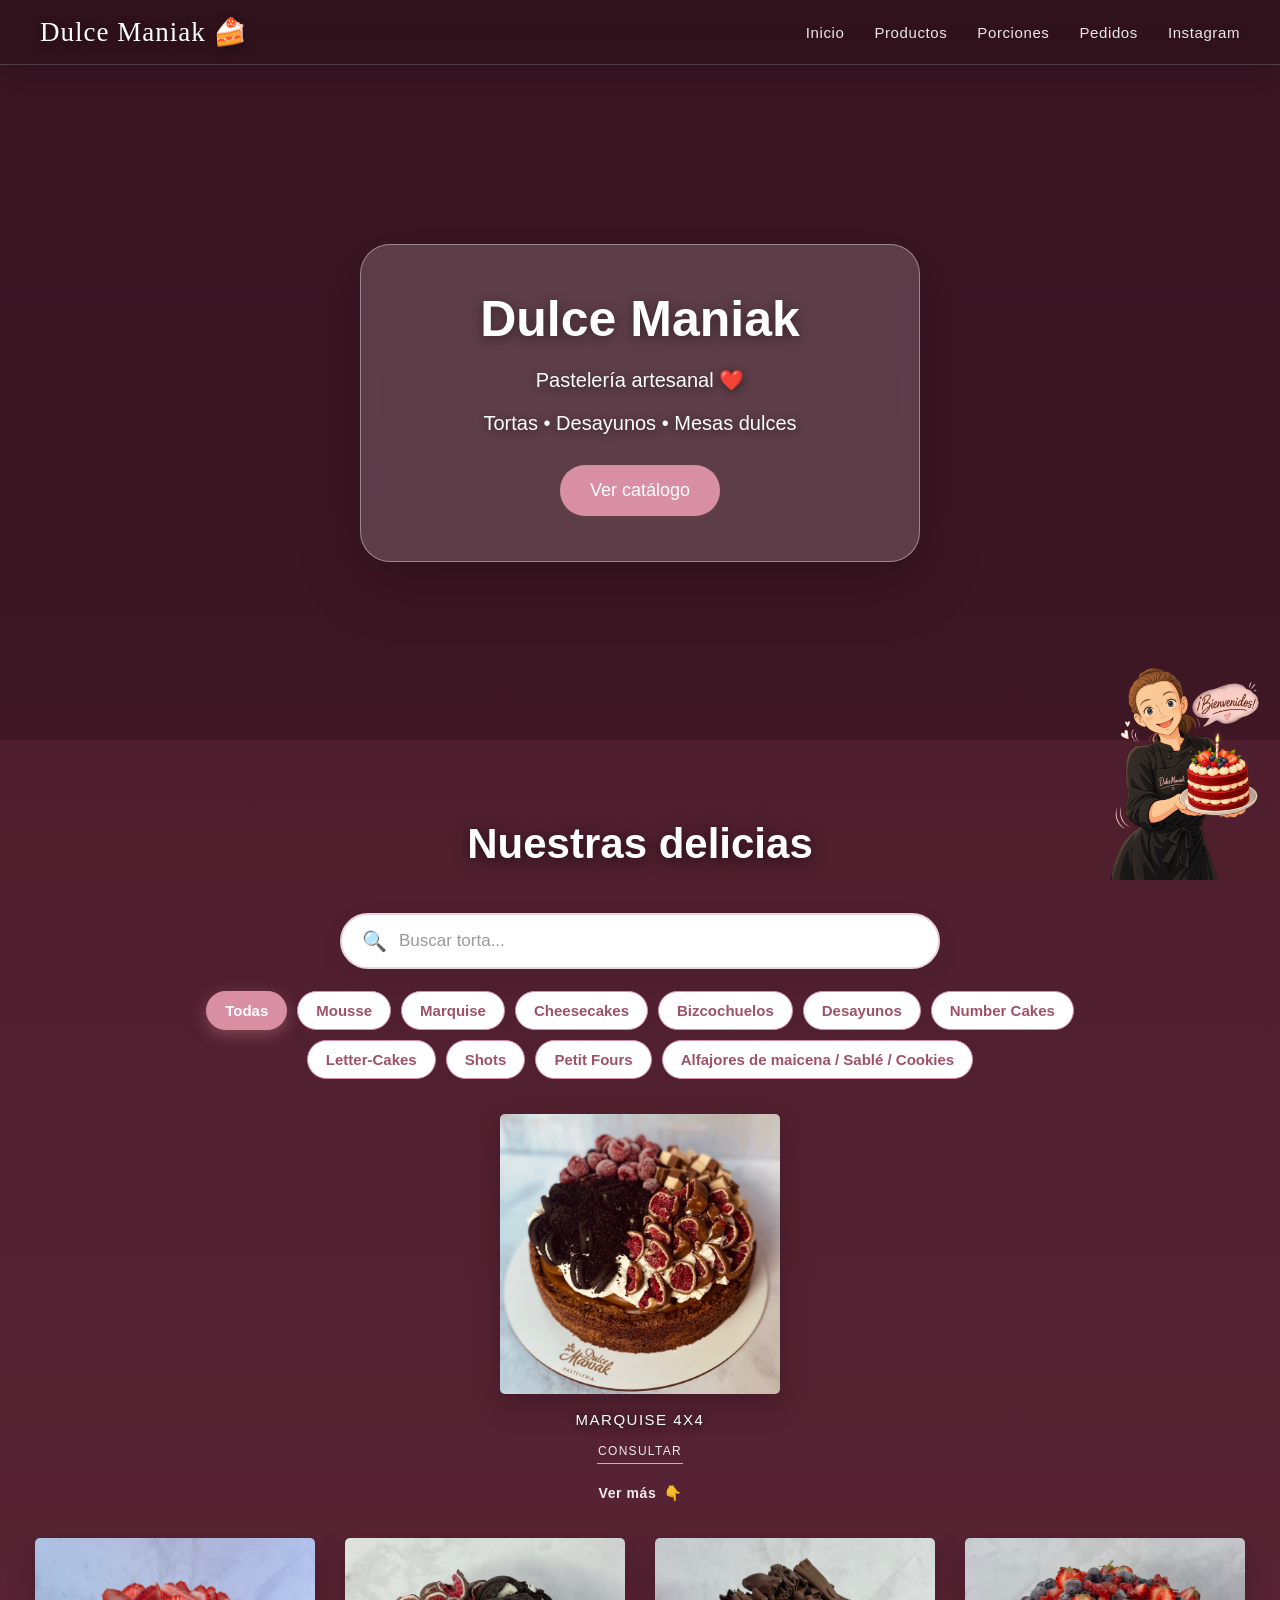
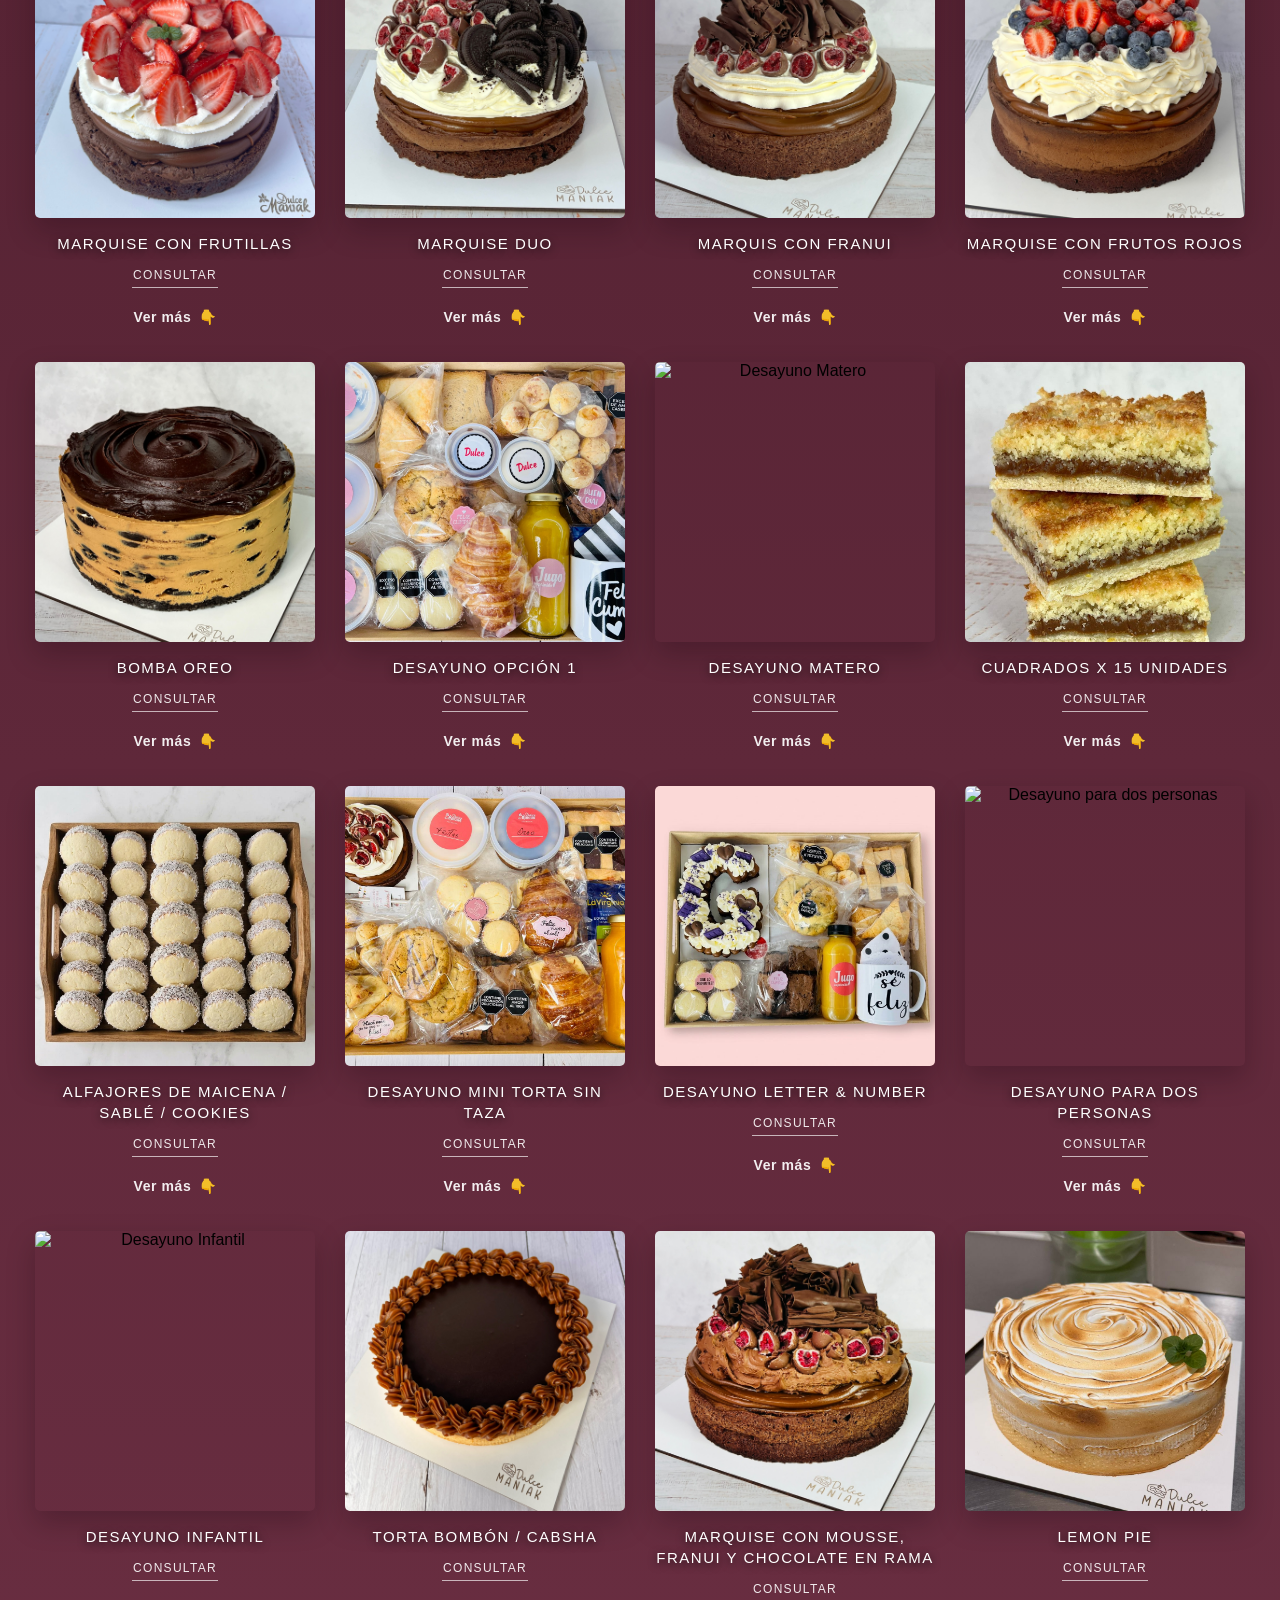
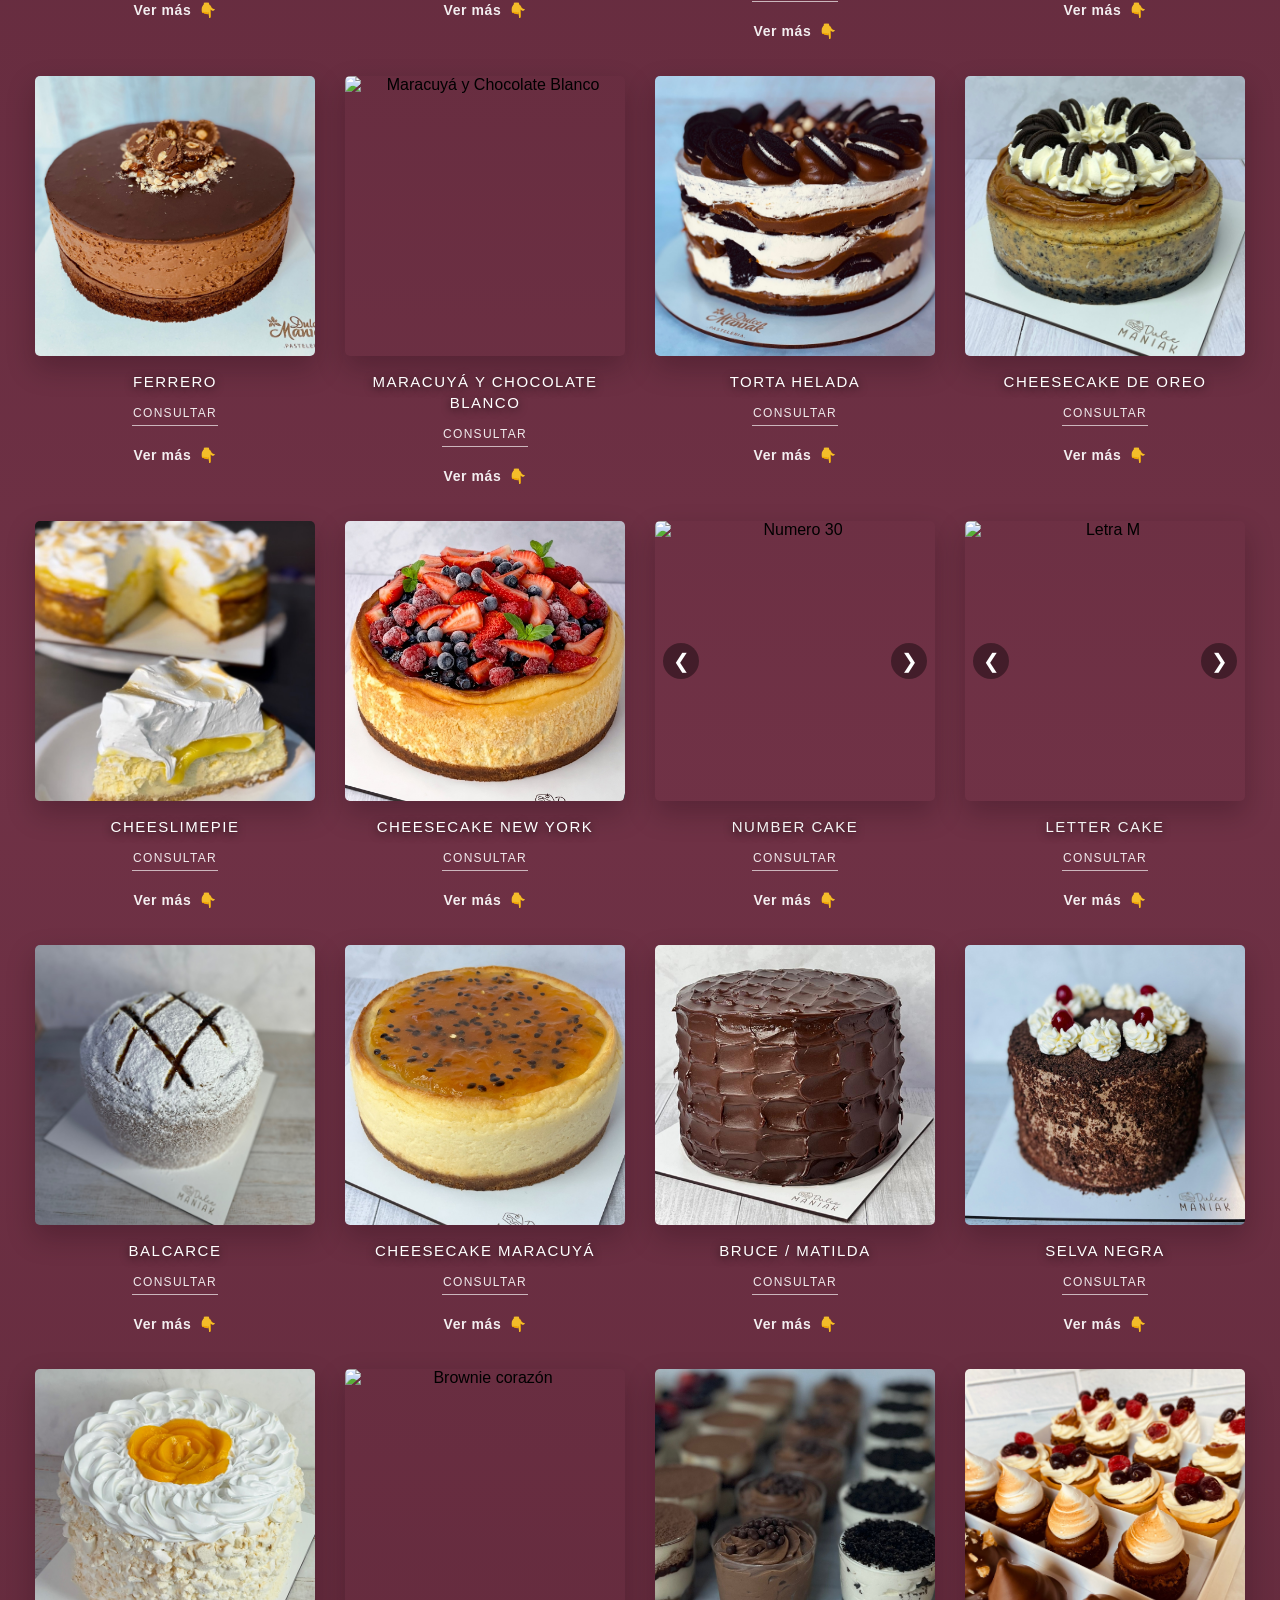
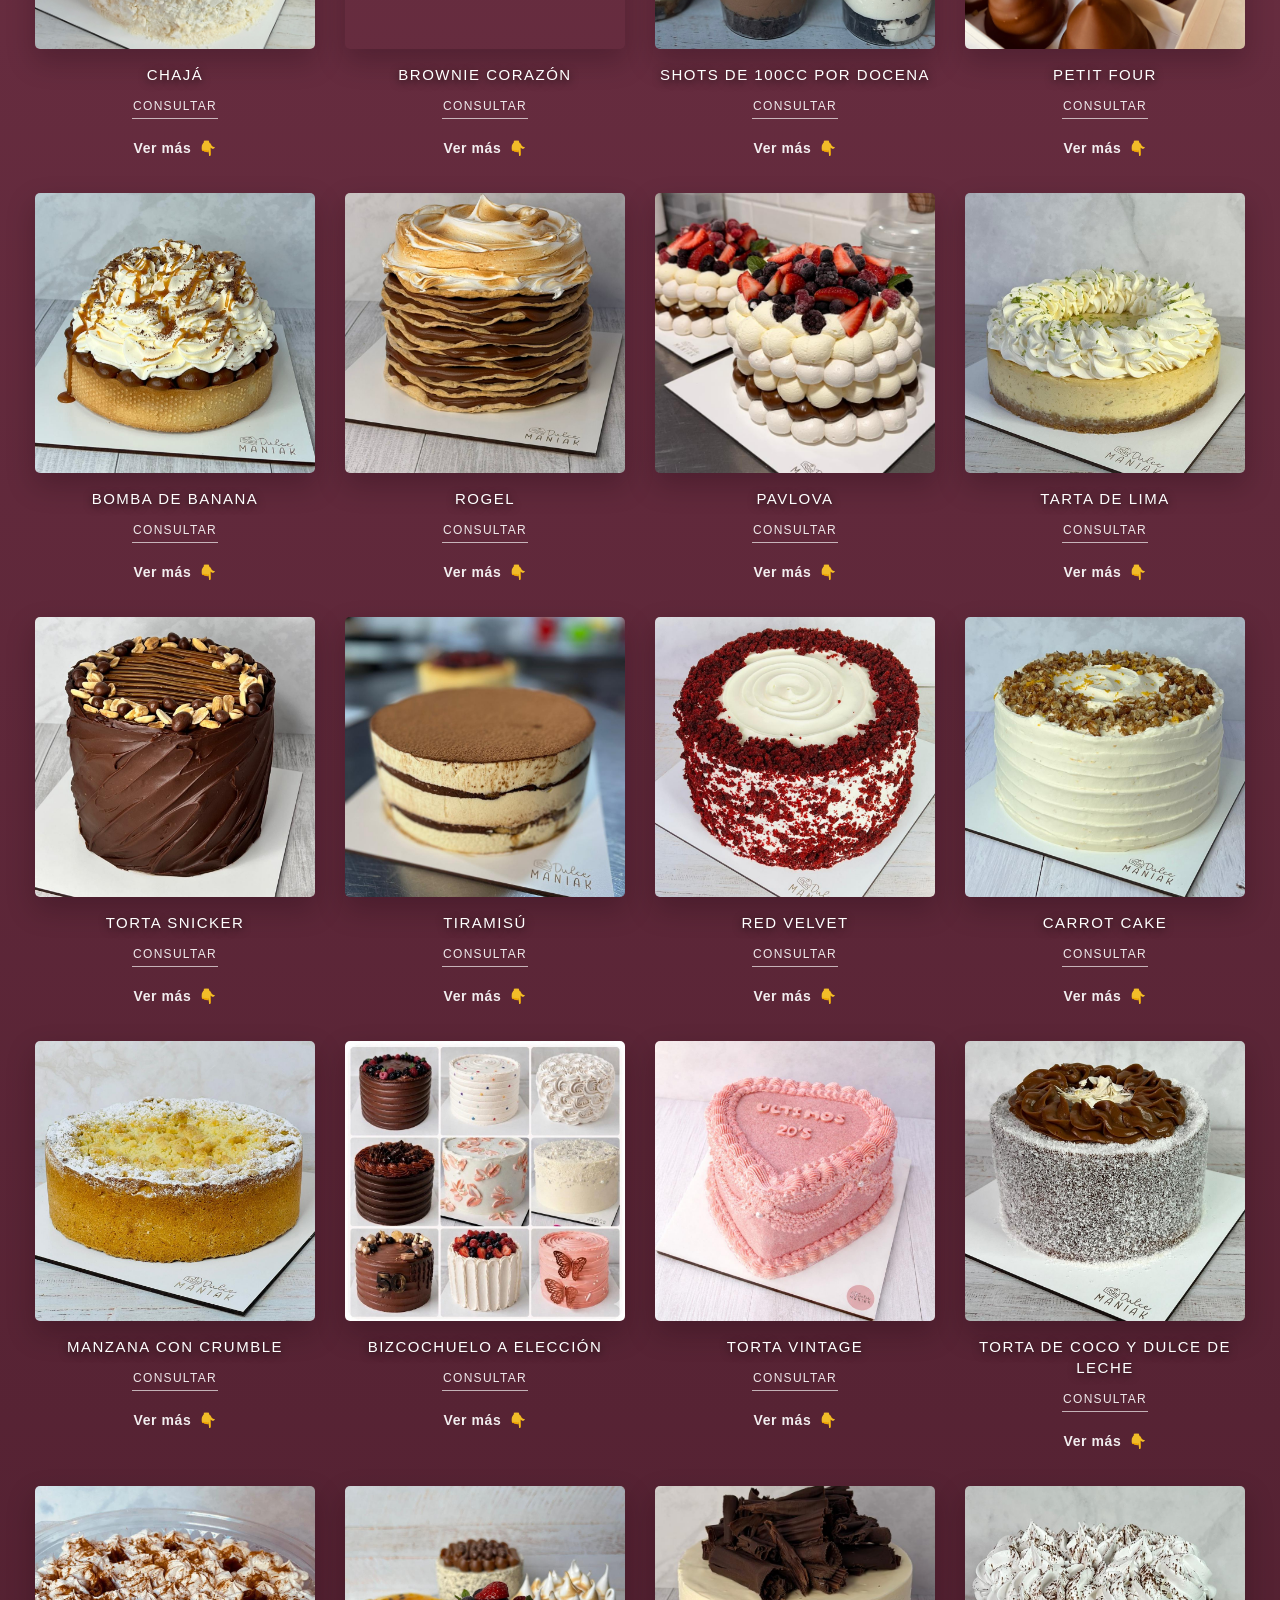
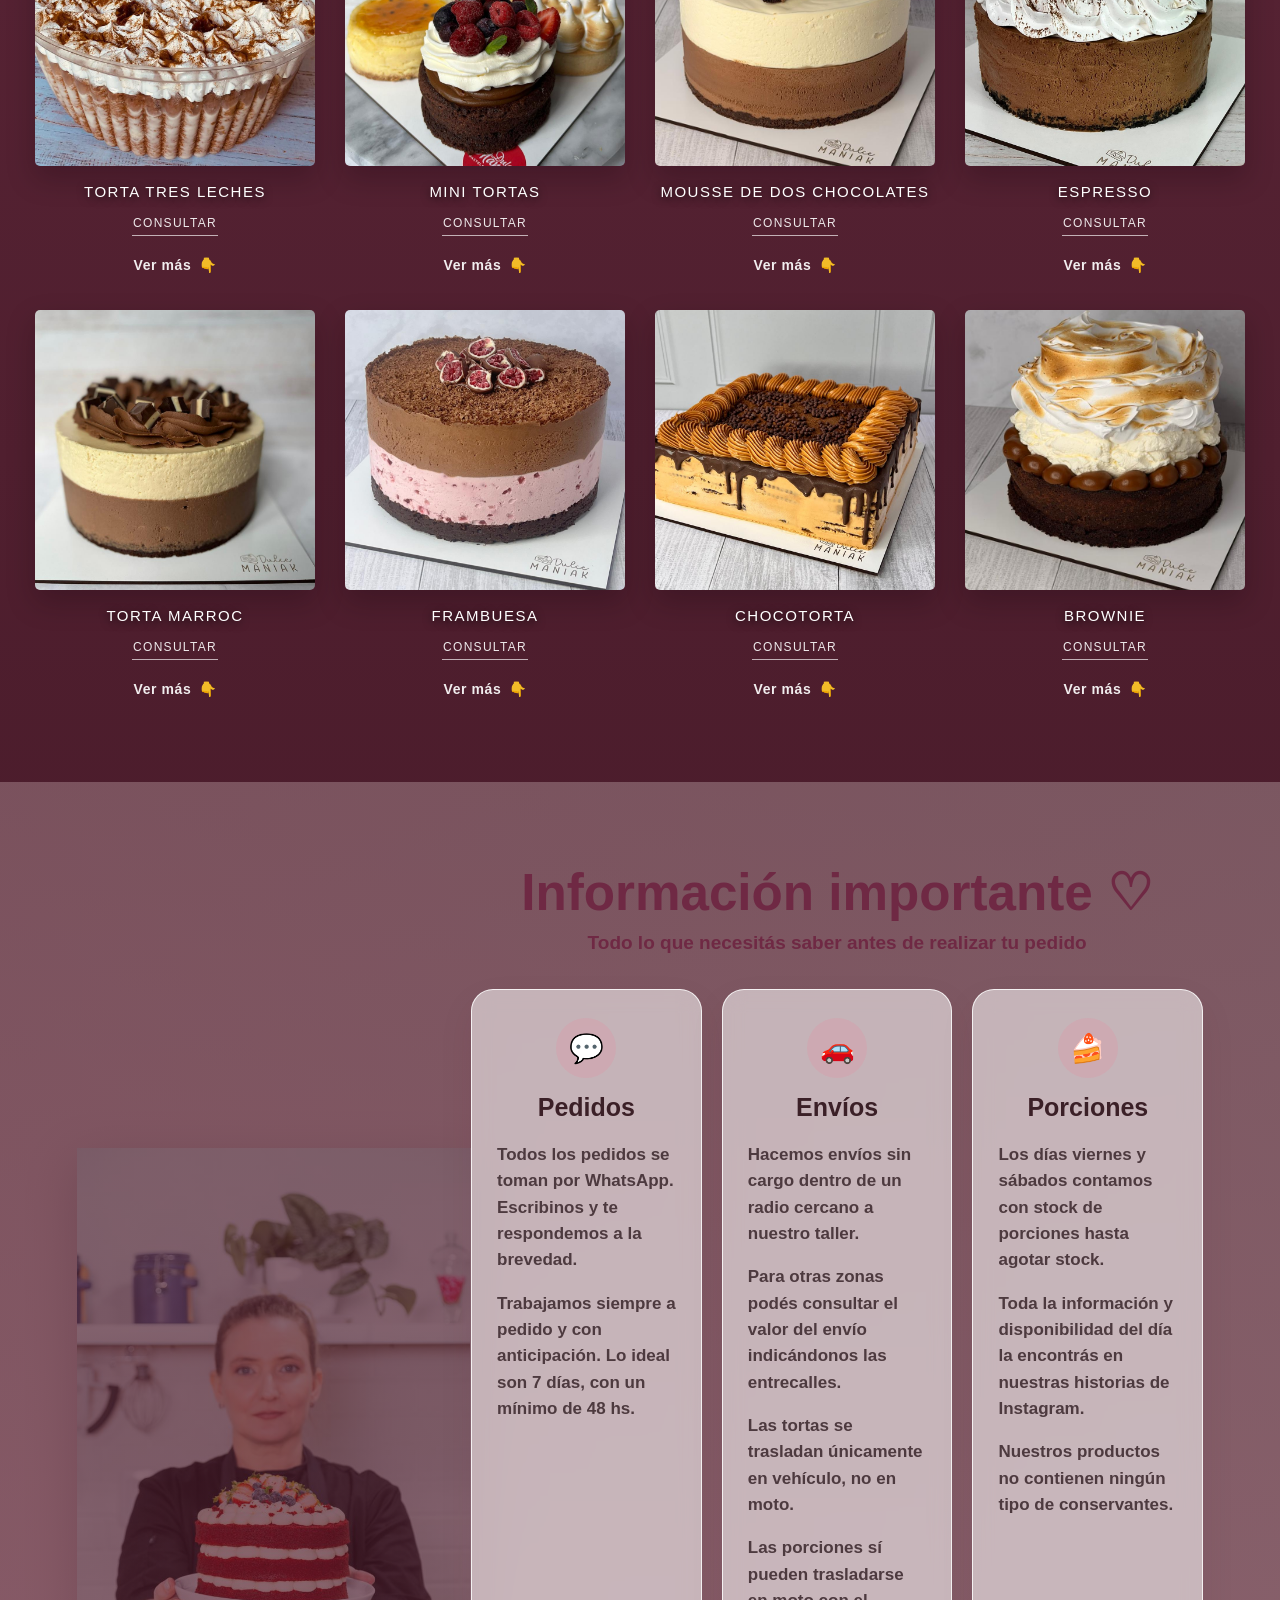
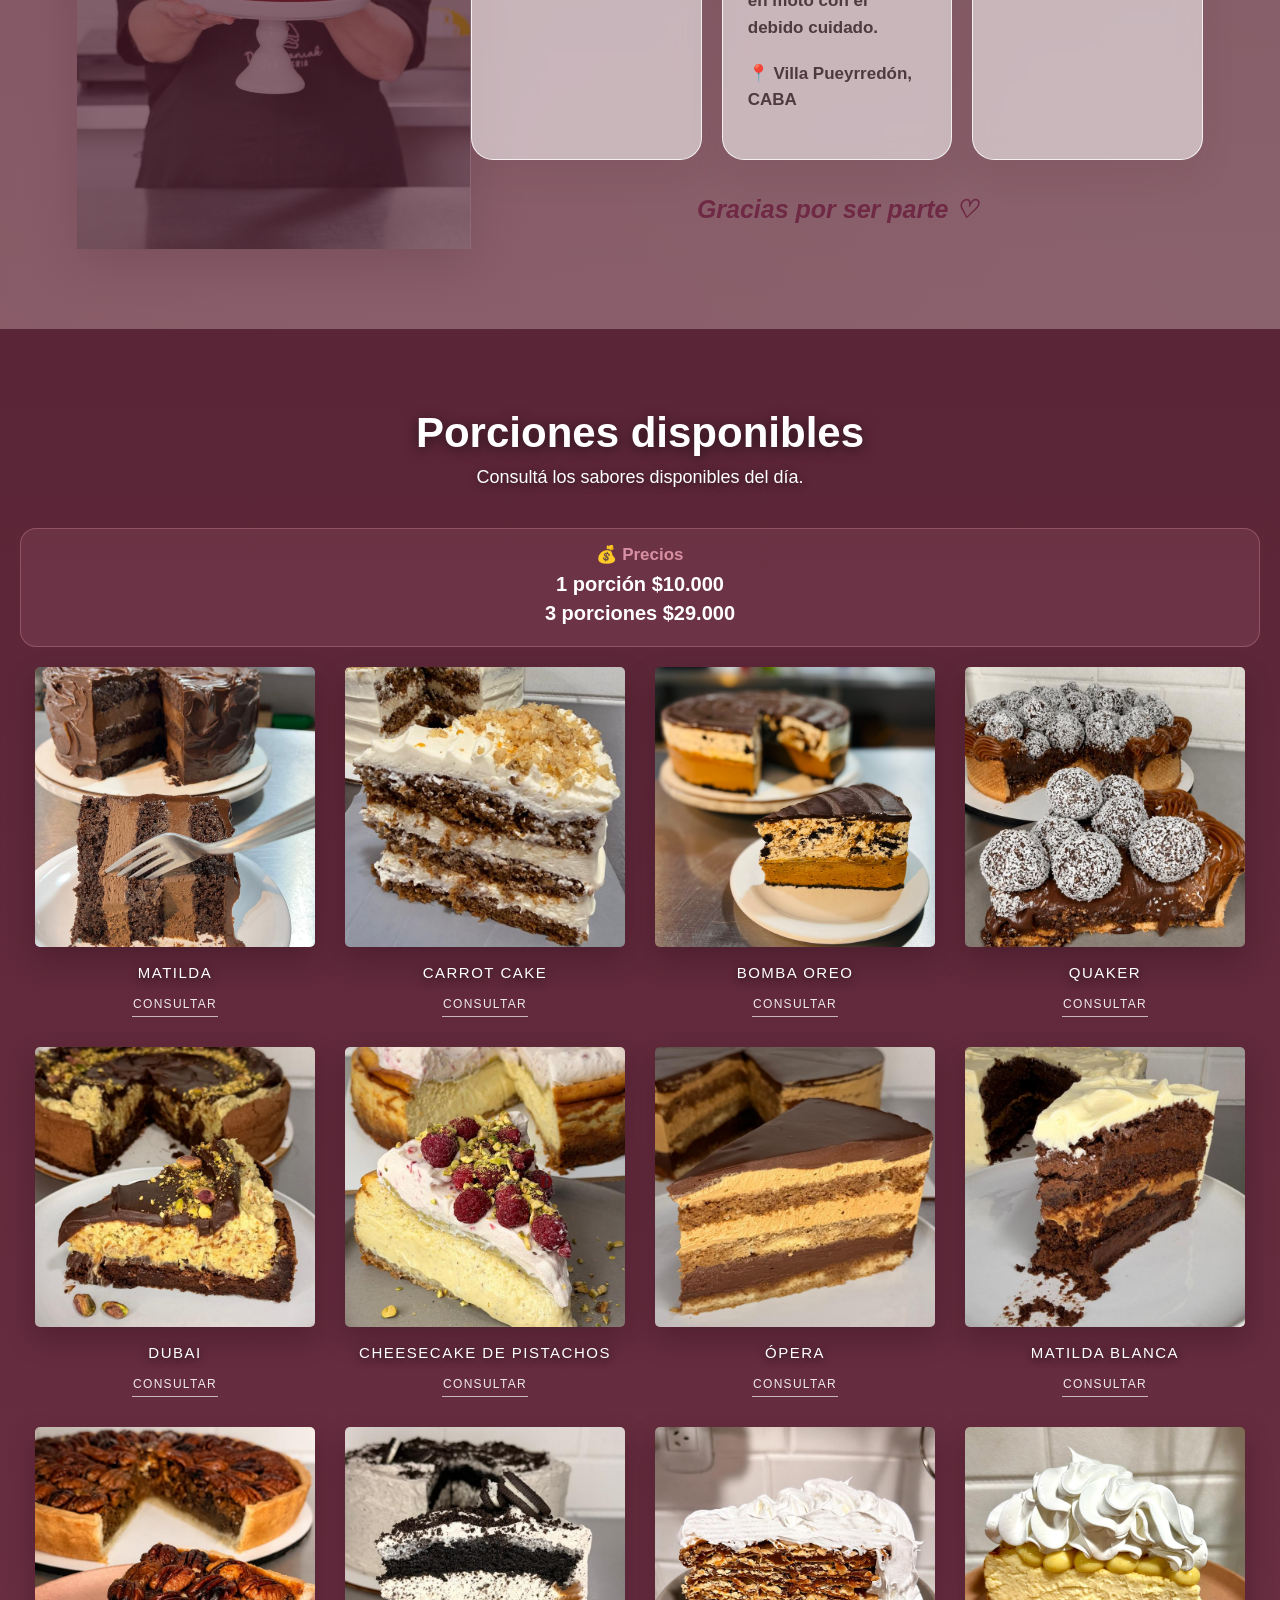
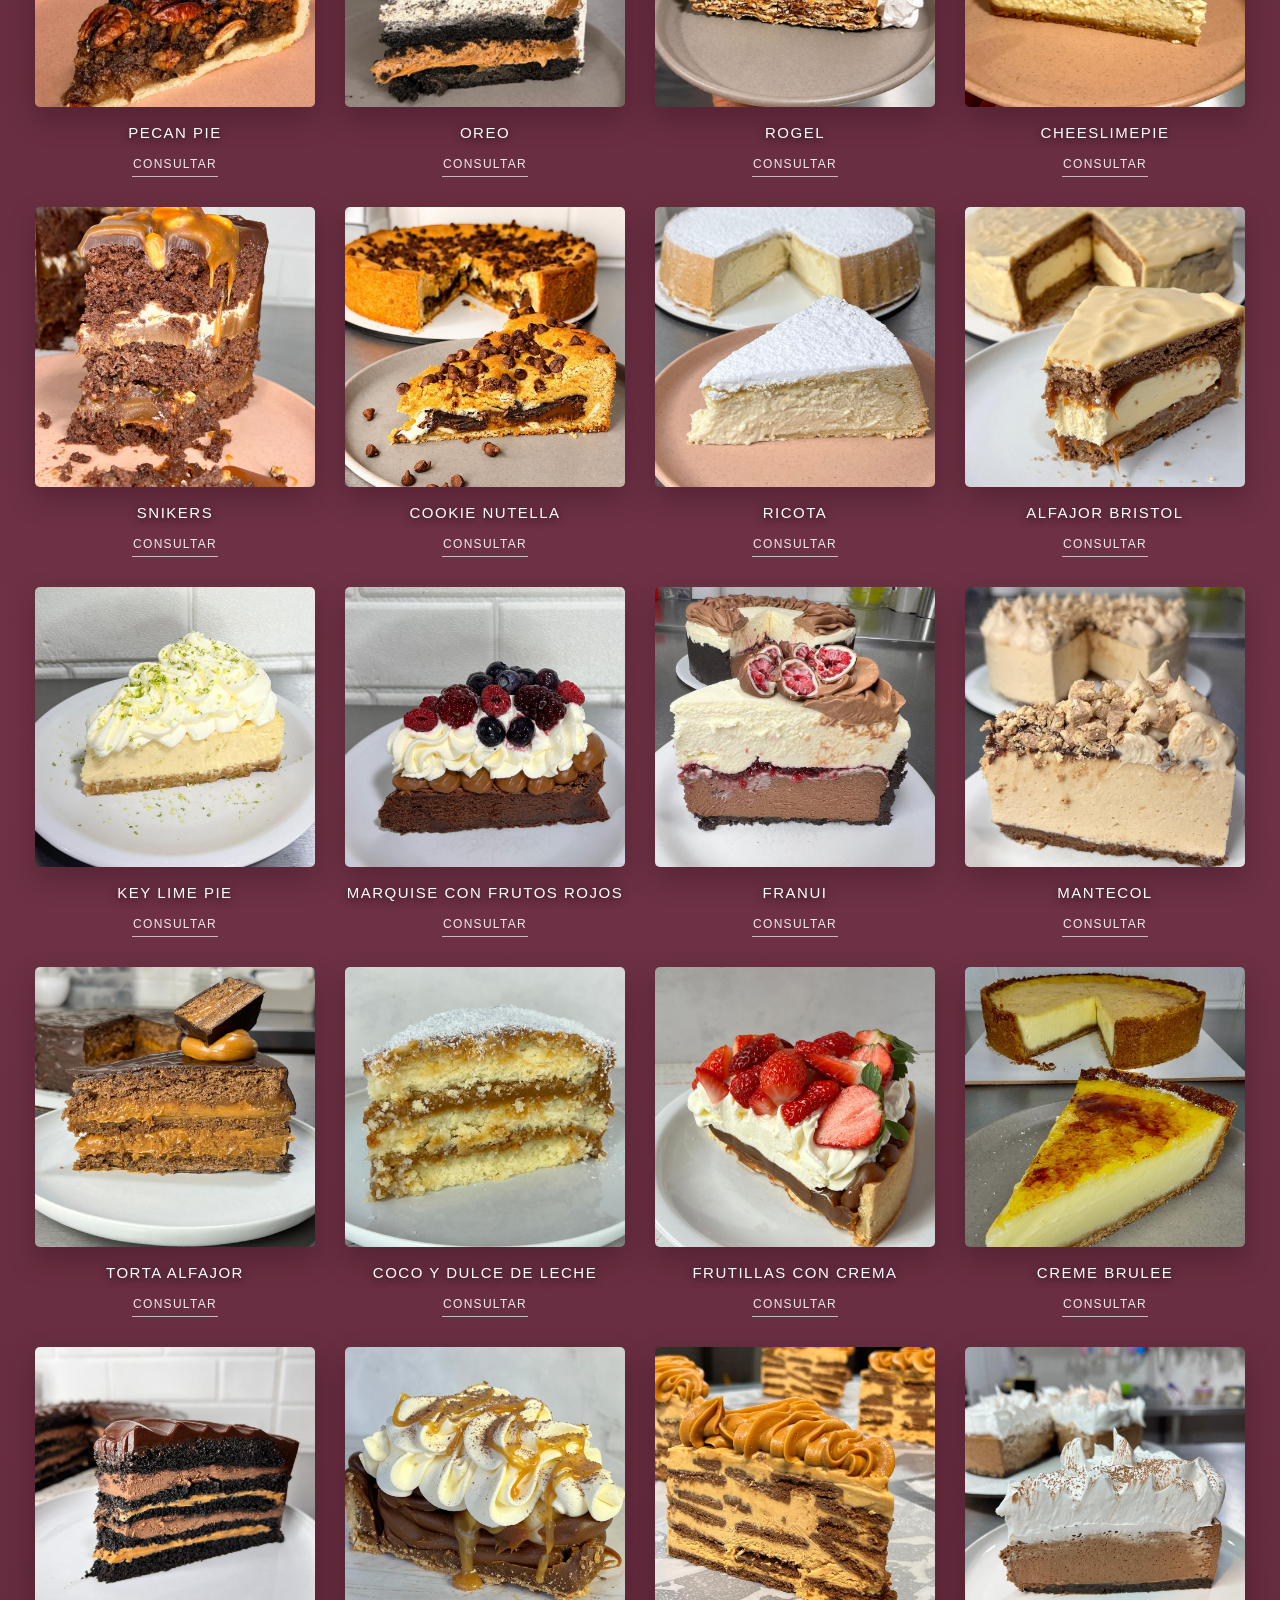
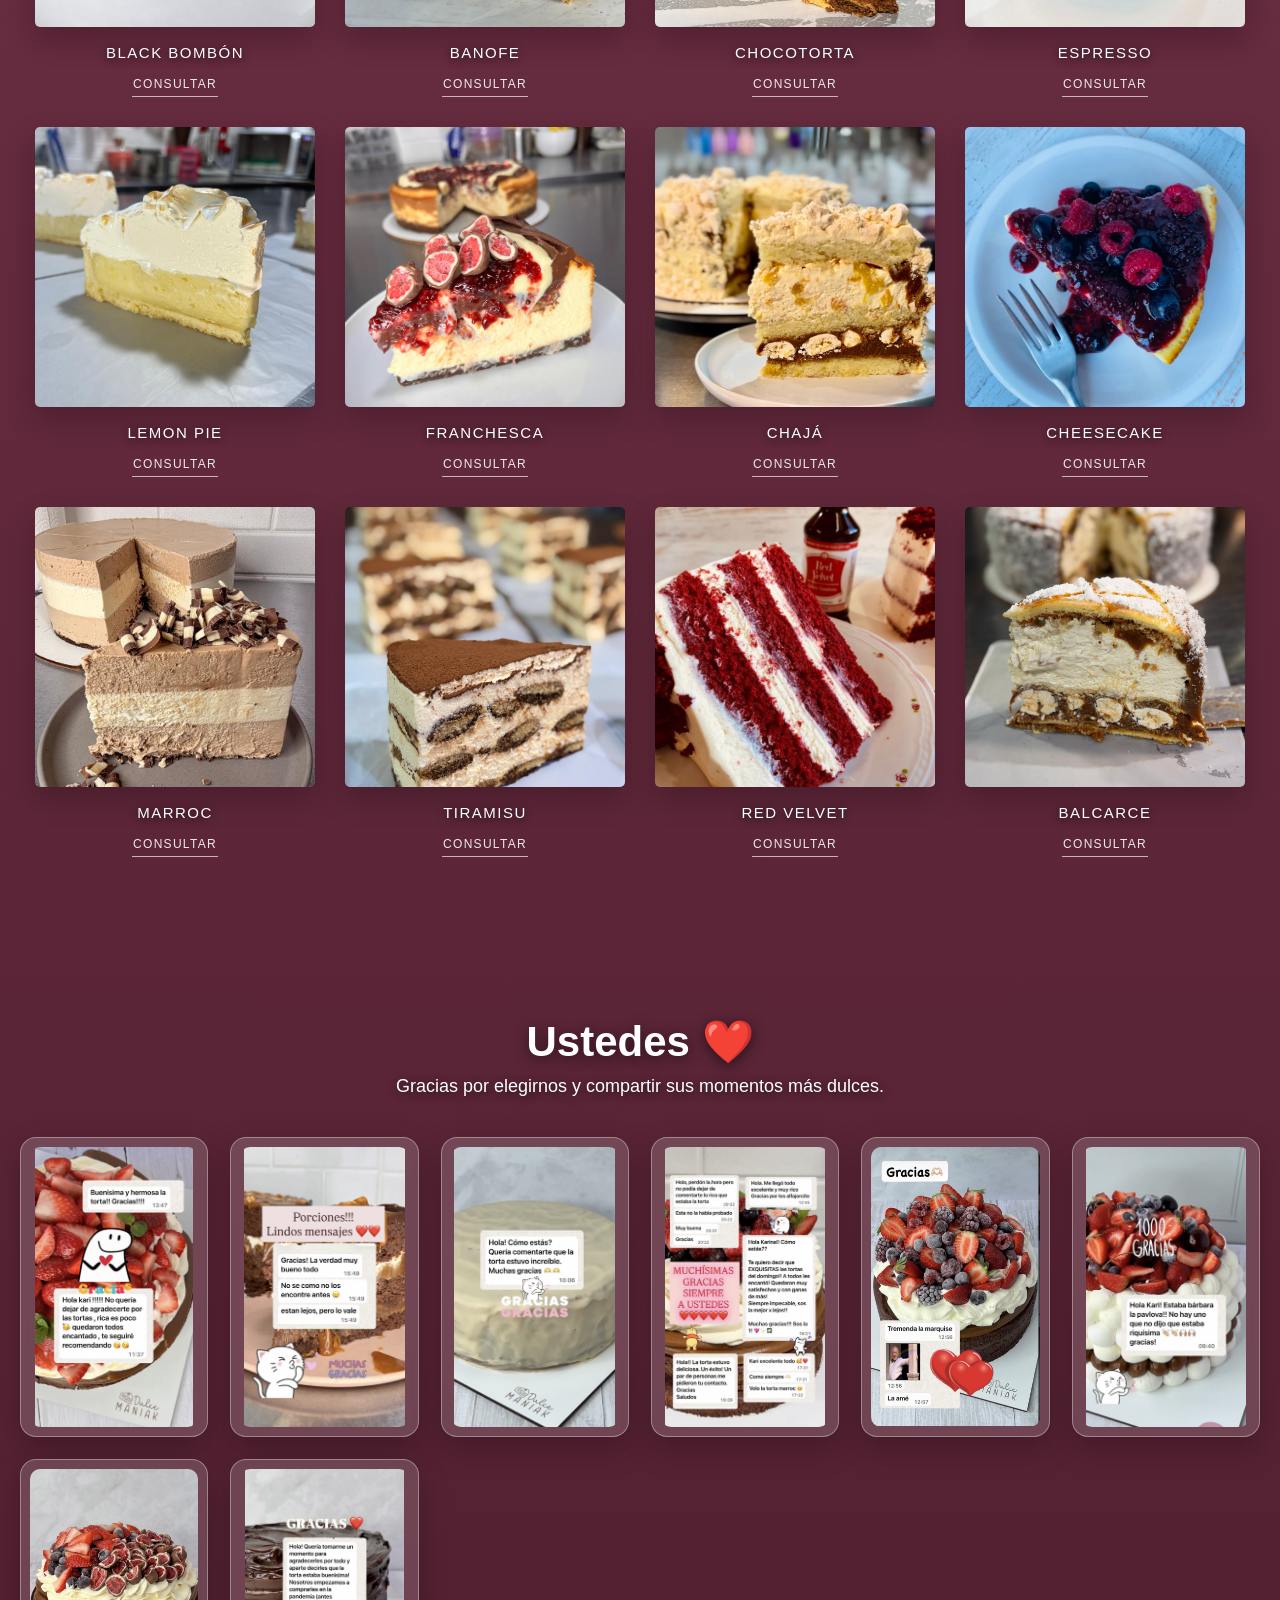
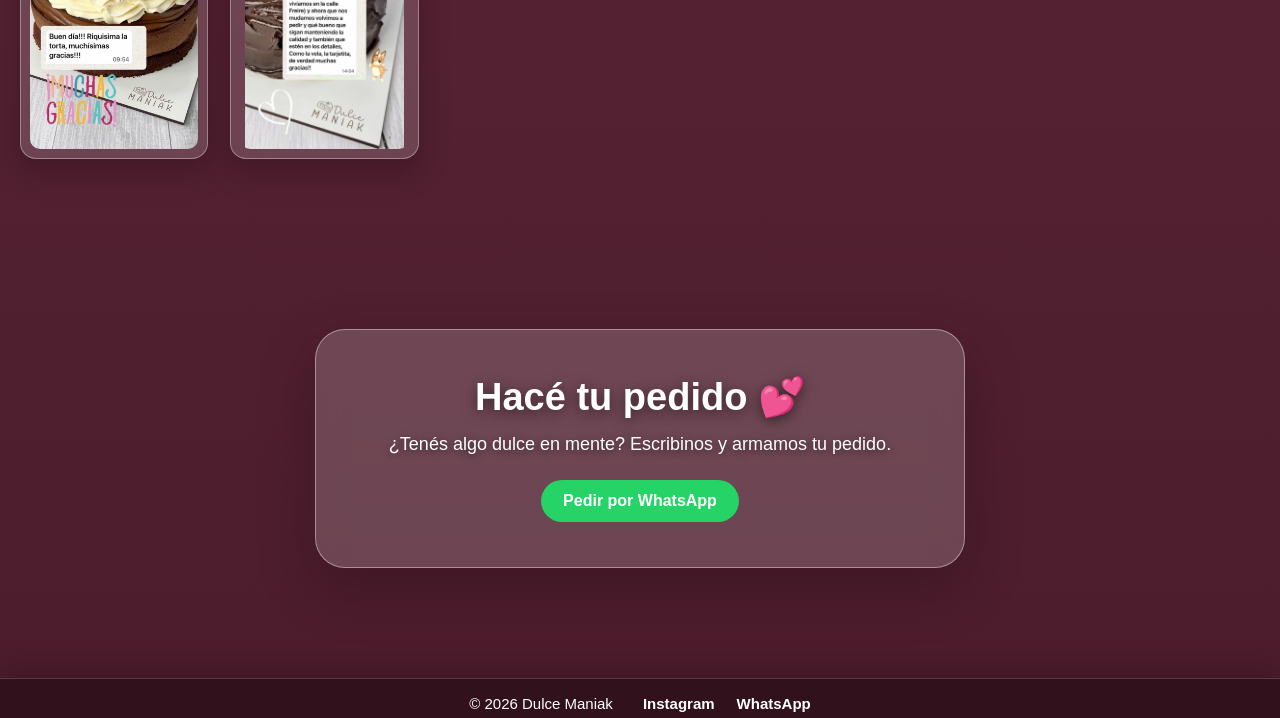
==== index.html @ 8c92c26a "Mejorar panel admin y disponibilidad de porciones" ====
<!DOCTYPE html>
<html lang="es">

<head>
    <meta charset="UTF-8">
    <meta name="viewport" content="width=device-width, initial-scale=1.0">

    <title>Dulce Maniak | Pastelería</title>

    <link rel="stylesheet" href="style.css">
</head>

<body>

    <!-- Prueba de despliegue automático GitHub + Netlify -->
     
    <div class="barra-progreso" id="barra-progreso"></div>

    <header class="header">

        <div class="logo">
            Dulce Maniak <span>🍰</span>
        </div>

        <button
            class="menu-toggle"
            id="menu-toggle"
            aria-label="Abrir menú"
            aria-expanded="false"
        >
            ☰
        </button>

        <nav class="menu" id="menu">
            <a href="#">Inicio</a>
            <a href="#catalogo">Productos</a>
            <a href="#porciones">Porciones</a>
            <a href="#pedidos">Pedidos</a>

            <a
                href="https://www.instagram.com/dulce_maniak/"
                target="_blank"
                rel="noopener noreferrer"
            >
                Instagram
            </a>
        </nav>

    </header>


    <!-- PORTADA -->
    <section class="portada">

        <div class="texto-portada">
            <h1>Dulce Maniak</h1>

            <p>Pastelería artesanal ❤️</p>

            <p>Tortas • Desayunos • Mesas dulces</p>

            <a href="#catalogo" class="boton">
                Ver catálogo
            </a>
        </div>

        <div class="imagen-portada">
            <video autoplay muted loop playsinline>
                <source src="imagenes/portada.mp4" type="video/mp4">
            </video>
        </div>

    </section>


    <!-- FONDO CONTINUO -->
    <main class="zona-fondo">

        <video
    class="zona-fondo-video"
    autoplay
    muted
    loop
    playsinline
    preload="auto"
    aria-hidden="true"
>
    <source src="imagenes/video3.mp4" type="video/mp4">
</video>

        <div class="zona-fondo-capa"></div>


        <!-- CATÁLOGO -->
<section id="catalogo" class="catalogo">

    <h2 class="titulo-delicias">
    Nuestras <span>delicias</span>
</h2>

    <div class="filtros-catalogo">

    <div class="buscador-tortas">
        <span>🔍</span>

        <input
            type="text"
            id="buscador-tortas"
            placeholder="Buscar torta..."
            autocomplete="off"
        >
    </div>

    <div class="categorias-tortas">

        <button class="categoria-btn activo" data-categoria="todas">
            Todas
        </button>
        
        <button class="categoria-btn" data-categoria="Mousse">
            Mousse
        </button>

        <button class="categoria-btn" data-categoria="marquise">
            Marquise
        </button>

        <button class="categoria-btn" data-categoria="cheesecake">
            Cheesecakes
        </button>

        <button class="categoria-btn" data-categoria="bizcochuelos">
            Bizcochuelos
        </button>

        <button class="categoria-btn" data-categoria="desayunos">
           Desayunos
       </button>

        <button class="categoria-btn" data-categoria="number-cake">
            Number Cakes
        </button>

        <button class="categoria-btn" data-categoria="Letter-Cakes">
           Letter-Cakes
        </button>

        <button class="categoria-btn" data-categoria="Shots">
          Shots
        </button>

         <button class="categoria-btn" data-categoria="Petit">
          Petit Fours
        </button>

        <button class="categoria-btn" data-categoria="Alfajores de maicena / Sablé / Cookies">
          Alfajores de maicena / Sablé / Cookies
        </button>

    </div>

    <p id="sin-resultados">
        No encontramos una torta con ese nombre 😢
    </p>

</div>

    <div class="productos">

        <!-- 1 - MARQUISE 4X4 -->
        <article class="producto" data-categoria="marquise">
            <img src="imagenes/marquise4x4.png" alt="Torta Marquise 4x4" loading="lazy">

            <h3>Marquise 4x4</h3>

            <a class="boton-whatsapp"
               data-producto="Marquise 4x4"
               href="#"
               target="_blank"
               rel="noopener noreferrer">
                Consultar
            </a>

            <button class="boton-ver-mas" type="button">
    Ver más <span class="dedito">👇</span>
</button>

            <div class="info-producto">

                <p class="aviso-producto">
                    ⏰ Encargo con 48 hs mínimo de anticipación, sujeto a disponibilidad.
                </p>

                <p>Precios en contado/efectivo.</p>

                <h4>🍰 Tamaños y rendimiento</h4>

                <div class="detalle-tamano">
                    <strong>Grande — 22 cm</strong>
                    <span>20/25 porciones aprox.</span>
                    <span class="precio">$100.000</span>
                </div>

                <div class="detalle-tamano">
                    <strong>Mediana — 20 cm</strong>
                    <span>15/20 porciones aprox.</span>
                    <span class="precio">$90.000</span>
                </div>

                <div class="detalle-tamano">
                    <strong>Chica — 18 cm</strong>
                    <span>12/15 porciones aprox.</span>
                    <span class="precio">$80.000</span>
                </div>

            </div>
        </article>


        <div class="productos">

        <!-- 2 - MARQUISE con frutillas -->
        <article class="producto" data-categoria="marquise">
            <img src="imagenes/marquisconfrutillas.png" alt="Torta Marquise con frutillas" loading="lazy">

            <h3>Marquise con frutillas</h3>

            <a class="boton-whatsapp"
               data-producto="Marquise con frutillas"
               href="#"
               target="_blank"
               rel="noopener noreferrer">
                Consultar
            </a>

            <button class="boton-ver-mas" type="button">
    Ver más <span class="dedito">👇</span>
</button>

            <div class="info-producto">

                <p class="aviso-producto">
                    ⏰ Encargo con 48 hs mínimo de anticipación, sujeto a disponibilidad.
                </p>

                <p>Precios en contado/efectivo.</p>

                <h4>🍰 Tamaños y rendimiento</h4>

                <div class="detalle-tamano">
                    <strong>Grande — 22 cm</strong>
                    <span>15/20 porciones aprox.</span>
                    <span class="precio">$83.000</span>
                </div>

                <div class="detalle-tamano">
                    <strong>Mediana — 20 cm</strong>
                    <span>10/15 porciones aprox.</span>
                    <span class="precio">$73.000</span>
                </div>

                <div class="detalle-tamano">
                    <strong>Chica — 18 cm</strong>
                    <span>8/10 porciones aprox.</span>
                    <span class="precio">$63.000</span>
                </div>

            </div>
        </article>


        <!-- 2 - MARQUISE DUO -->
        <article class="producto" data-categoria="marquise">
            <img src="imagenes/marquisduo.png" alt="Marquis duo" loading="lazy">

            <h3>Marquise Duo</h3>

            <a class="boton-whatsapp"
               data-producto="Marquise duo"
               href="#"
               target="_blank"
               rel="noopener noreferrer">
                Consultar
            </a>

            <button class="boton-ver-mas" type="button">
    Ver más <span class="dedito">👇</span>
</button>

            <div class="info-producto">

                <p class="aviso-producto">
                    ⏰ Encargo con 48 hs mínimo de anticipación, sujeto a disponibilidad.
                </p>

                <p>Precios en contado/efectivo.</p>

                <h4>🍰 Tamaños y rendimiento</h4>

                <div class="detalle-tamano">
                    <strong>Grande — 22 cm</strong>
                    <span>20/25 porciones aprox.</span>
                    <span class="precio">$90.000</span>
                </div>

                <div class="detalle-tamano">
                    <strong>Mediana — 20 cm</strong>
                    <span>15/20 porciones aprox.</span>
                    <span class="precio">$80.000</span>
                </div>

                <div class="detalle-tamano">
                    <strong>Chica — 18 cm</strong>
                    <span>12/15 porciones aprox.</span>
                    <span class="precio">$70.000</span>
                </div>

            </div>
        </article>

        
        <!-- 3 - MARQUISe CON FRANUI -->
        <article class="producto" data-categoria="marquise">
            <img src="imagenes/marquiseconfranui.png" alt="Marquise con franui" loading="lazy">

            <h3>Marquis con franui</h3>

            <a class="boton-whatsapp"
               data-producto="Marquis con franui"
               href="#"
               target="_blank"
               rel="noopener noreferrer">
                Consultar
            </a>

            <button class="boton-ver-mas" type="button">
    Ver más <span class="dedito">👇</span>
</button>

            <div class="info-producto">

                <p class="aviso-producto">
                    ⏰ Encargo con 48 hs mínimo de anticipación, sujeto a disponibilidad.
                </p>

                <p class="descripcion-producto">
                    👉 Base de masa sablé, dulce de leche, crema y frutillas o crema pastelera.
                </p>

                <h4>🍓 Tamaños y rendimiento</h4>

                <div class="detalle-tamano">
                    <strong>Grande — 22 cm</strong>
                    <span>20/25 porciones aprox.</span>
                    <span class="precio">$90.000</span>
                </div>

                <div class="detalle-tamano">
                    <strong>Mediana — 20 cm</strong>
                    <span>15/20 porciones aprox.</span>
                    <span class="precio">$80.000</span>
                </div>

                <div class="detalle-tamano">
                    <strong>Chica — 18 cm</strong>
                    <span>12/15 porciones aprox.</span>
                    <span class="precio">$70.000</span>
                </div>

            </div>
        </article>


        <!-- 3 - MARQUISE FRUTOS ROJOS -->
        <article class="producto" data-categoria="marquise">
            <img src="imagenes/marquisconfrutosrojos.png" alt="Marquise con frutos rojos" loading="lazy">

            <h3>Marquise con frutos rojos</h3>

            <a class="boton-whatsapp"
               data-producto="Marquise con frutos rojos"
               href="#"
               target="_blank"
               rel="noopener noreferrer">
                Consultar
            </a>

            <button class="boton-ver-mas" type="button">
    Ver más <span class="dedito">👇</span>
</button>

            <div class="info-producto">

                <p class="aviso-producto">
                    ⏰ Encargo con 48 hs mínimo de anticipación, sujeto a disponibilidad.
                </p>

                <p class="descripcion-producto">
                    👉 Base de Marquise, dulce de leche, crema y frutos rojos.
                </p>

               
                <div class="detalle-tamano">
                    <strong>Grande — 22 cm</strong>
                    <span>20/25 porciones</span>
                    <span class="precio">$85.000</span>
                </div>

                <div class="detalle-tamano">
                    <strong>Mediana — 20 cm</strong>
                    <span>15/20 porciones</span>
                    <span class="precio">$75.000</span>
                </div>

                <div class="detalle-tamano">
                    <strong>Chica — 18 cm</strong>
                    <span>12/15 porciones</span>
                    <span class="precio">$65.000</span>
                </div>

            </div>

        </article>

        <!-- =========================
     BOMBA OREO
========================= -->
<article class="producto" data-categoria="todas">

    <img src="imagenes/bombaoreo.png"
         alt="Bomba Oreo"
         loading="lazy">

    <h3>Bomba Oreo</h3>

    <a class="boton-whatsapp"
       data-producto="Bomba Oreo"
       href="#"
       target="_blank"
       rel="noopener noreferrer">
        Consultar
    </a>

    <button class="boton-ver-mas" type="button">
        Ver más <span class="dedito">👇</span>
    </button>

    <div class="info-producto">

        <p>
            ⏰ <strong>Encargo con 48 hs MÍNIMO de anticipación,</strong>
            sujeto a disponibilidad.
        </p>

        <p>
            💵 Estos precios son contado/efectivo.
        </p>

        <p>
            🍪 Base de galletita Oreo, crema de chocotorta
            con Oreos y ganache de chocolate.
        </p>

        
        <p>
            <strong>Tamaños (rendimiento aprox.):</strong>
        </p>

        <div class="detalle-tamano">
            <strong>Grande</strong>
            <span>22 cm · 25/30 porciones · más de 3,5 kg aprox.</span>
            <span class="precio">$95.000</span>
        </div>

        <div class="detalle-tamano">
            <strong>Mediana</strong>
            <span>20 cm · 20/25 porciones · 2,8 kg aprox.</span>
            <span class="precio">$85.000</span>
        </div>

        <div class="detalle-tamano">
            <strong>Chica</strong>
            <span>18 cm · 15/20 porciones · 2,2 kg aprox.</span>
            <span class="precio">$73.000</span>
        </div>

        <div class="detalle-tamano">
            <strong>Mini</strong>
            <span>16 cm · 6/8 porciones · 1,5 kg aprox.</span>
            <span class="precio">$55.000</span>
        </div>

        <p>
            🍫 <strong>Adicional de golosinas:</strong><br>
            Grande: $12.000<br>
            Mediana: $9.000<br>
            Chica: $7.000
        </p>

    </div>

</article>


<!-- DESAYUNO OPCIÓN 1 -->
<article class="producto" data-categoria="desayunos">

    <img src="imagenes/desayuno-opcion1.png"
         alt="Desayuno opción 1"
         loading="lazy">

    <h3>Desayuno opción 1</h3>

    <a class="boton-whatsapp"
       data-producto="Desayuno opción 1"
       href="#"
       target="_blank"
       rel="noopener noreferrer">
        Consultar
    </a>

    <button class="boton-ver-mas" type="button">
        Ver más <span class="dedito">👇</span>
    </button>

    <div class="info-producto">

        <p>
            ☕ <strong>Desayuno opción 1</strong>
        </p>

        <p>
            💰 <strong>Valor:</strong><br>
            $75.000
        </p>

        <p>
            🎁 <strong>Contenido:</strong><br>
            • Bandeja de fibro fácil<br>
            • Taza de polímero apta para microondas<br>
            • Botellita de jugo exprimido<br>
            • Alfajorcitos de maicena<br>
            • Pastafrola<br>
            • Chipacitos<br>
            • Cookies<br>
            • Tostadas<br>
            • Queso crema<br>
            • Dulce<br>
            • Croissant de jamón y queso<br>
            • Pote Oreo<br>
            • Pote Chocotorta<br>
            • Pote Tiramisú<br>
            • Infusiones<br>
            • Cucharita de bambú<br>
            • Servilleta<br>
            • Envoltorio<br>
            • Tarjeta
        </p>

        <p>
            🔄 <strong>Opciones de cambio:</strong><br>
            • Podés cambiar los 3 potes por una porción de torta,
            sujeto a stock disponible.<br><br>

            • Podés cambiar las tostadas, queso crema y dulce
            por una botella de leche y una barrita para submarino.
        </p>

        <p>
            ⏰ <strong>Anticipación:</strong><br>
            Encargo con 48 hs mínimo de anticipación,
            sujeto a disponibilidad.
        </p>

        <p>
            💵 Precio correspondiente a contado/efectivo.
        </p>

    </div>

</article>


<!-- DESAYUNO MATERO -->
<article class="producto" data-categoria="desayunos">

    <img src="imagenes/desayuno-matero.png"
         alt="Desayuno Matero"
         loading="lazy">

    <h3>Desayuno Matero</h3>

    <a class="boton-whatsapp"
       data-producto="Desayuno Matero"
       href="#"
       target="_blank"
       rel="noopener noreferrer">
        Consultar
    </a>

    <button class="boton-ver-mas" type="button">
        Ver más <span class="dedito">👇</span>
    </button>

    <div class="info-producto">

        <p>
            🧉 <strong>Desayuno Matero</strong>
        </p>

        <p>
            💰 <strong>Valor:</strong><br>
            $78.000
        </p>

        <p>
            🎁 <strong>Contenido:</strong><br>
            • Bandeja en fibro fácil de 30 × 40 cm<br>
            • Alfajores de maicena<br>
            • Pastafrola<br>
            • Chipacitos<br>
            • Scones de queso<br>
            • Cookies<br>
            • Brownies<br>
            • Tostadas<br>
            • Queso crema<br>
            • Dulce<br>
            • Bizcochitos de grasa<br>
            • Medialunas con jamón y queso<br>
            • Mate de polímero de fácil limpieza<br>
            • Bombilla<br>
            • Yerba y azúcar<br>
            • Cucharita de bambú<br>
            • Servilleta<br>
            • Envoltorio/moño<br>
            • Tarjeta alusiva
        </p>

        <p>
            ⏰ <strong>Anticipación:</strong><br>
            Encargo con 48 hs mínimo de anticipación,
            sujeto a disponibilidad.
        </p>

        <p>
            💵 Precio correspondiente a contado/efectivo.
        </p>

    </div>

</article>


<!-- CUADRADOS X 15 UNIDADES -->
<article class="producto" data-categoria="todas">

    <img src="imagenes/cuadrados-15.png"
         alt="Cuadrados x 15 unidades"
         loading="lazy">

    <h3>Cuadrados x 15 unidades</h3>

    <a class="boton-whatsapp"
       data-producto="Cuadrados x 15 unidades"
       href="#"
       target="_blank"
       rel="noopener noreferrer">
        Consultar
    </a>

    <button class="boton-ver-mas" type="button">
        Ver más <span class="dedito">👇</span>
    </button>

    <div class="info-producto">

        <p>
            🍰 <strong>Cuadrados x 15 unidades</strong>
        </p>

        <p>
            📦 <strong>Presentación:</strong><br>
            15 unidades de aproximadamente 5 × 5 cm.
        </p>

        <p>
            🍫 <strong>Variedades:</strong><br>
            • Brownie<br>
            • Lemonies<br>
            • Crumble de manzana<br>
            • Crumble de frutos rojos<br>
            • Pastafrola<br>
            • Coco y dulce de leche
        </p>

        <p>
            💰 <strong>Valor:</strong><br>
            $35.000
        </p>

        <p>
            ⏰ <strong>Anticipación:</strong><br>
            Encargo con 48 hs mínimo de anticipación,
            sujeto a disponibilidad.
        </p>

        <p>
            💵 Precio correspondiente a contado/efectivo.
        </p>

    </div>

</article>


<!-- ALFAJORES DE MAICENA / SABLÉ / COOKIES -->
<article class="producto" data-categoria="Alfajores de maicena / Sablé / Cookies">

    <img src="imagenes/alfajores-maicena.png"
         alt="Alfajores de maicena, sablé y cookies"
         loading="lazy">

    <h3>Alfajores de maicena / Sablé / Cookies</h3>

    <a class="boton-whatsapp"
       data-producto="Alfajores de maicena / Sablé / Cookies"
       href="#"
       target="_blank"
       rel="noopener noreferrer">
        Consultar
    </a>

    <button class="boton-ver-mas" type="button">
        Ver más <span class="dedito">👇</span>
    </button>

    <div class="info-producto">

        <p>
            🍪 <strong>Alfajores de maicena / Sablé / Cookies</strong>
        </p>

        <p>
            📦 <strong>Presentación:</strong><br>
            Precio por docena.
        </p>

        <p>
            💰 <strong>Valor:</strong><br>
            $25.000
        </p>

        <p>
            ⏰ <strong>Anticipación:</strong><br>
            Encargo con 48 hs mínimo de anticipación.
        </p>

        <p>
            💵 Precio correspondiente a contado/efectivo.
        </p>

    </div>

</article>


<!-- DESAYUNO MINI TORTA SIN TAZA -->
<article class="producto" data-categoria="desayunos">

    <img src="imagenes/desayuno-mini-torta.png"
         alt="Desayuno Mini Torta sin Taza"
         loading="lazy">

    <h3>Desayuno Mini Torta sin Taza</h3>

    <a class="boton-whatsapp"
       data-producto="Desayuno Mini Torta sin Taza"
       href="#"
       target="_blank"
       rel="noopener noreferrer">
        Consultar
    </a>

    <button class="boton-ver-mas" type="button">
        Ver más <span class="dedito">👇</span>
    </button>

    <div class="info-producto">

        <p>
            🎂 <strong>Desayuno Mini Torta sin Taza</strong>
        </p>

        <p>
            💰 <strong>Valor:</strong><br>
            $78.000
        </p>

        <p>
            🎁 <strong>Contenido:</strong><br>
            • Bandeja de fibro fácil<br>
            • Servilleta<br>
            • Cucharita de bambú<br>
            • Infusiones<br>
            • Botellita de jugo exprimido<br>
            • 2 croissants de jamón y queso<br>
            • 1 pote de fruta<br>
            • Cookies<br>
            • Brownies<br>
            • Pastafrola<br>
            • Alfajores de maicena<br>
            • Chipacitos<br>
            • Scones de queso<br>
            • Pote de postre de 200 cc<br>
            • Velita<br>
            • Mini torta de 10 cm
        </p>

        <p>
            🍰 <strong>Mini torta a elección:</strong><br>
            • Chocotorta<br>
            • Oreo<br>
            • Brownie con crema y frutos rojos<br>
            • Brownie con crema y Franui<br>
            • Cheesecake
        </p>

        <p>
            ⏰ <strong>Anticipación:</strong><br>
            Encargo con 48 hs mínimo de anticipación,
            sujeto a disponibilidad.
        </p>

        <p>
            💵 Precio correspondiente a contado/efectivo.
        </p>

    </div>

</article>


<!-- DESAYUNO LETTER & NUMBER -->
<article class="producto" data-categoria="desayunos">

    <img src="imagenes/desayuno-letter-number.png"
         alt="Desayuno Letter & Number"
         loading="lazy">

    <h3>Desayuno Letter & Number</h3>

    <a class="boton-whatsapp"
       data-producto="Desayuno Letter & Number"
       href="#"
       target="_blank"
       rel="noopener noreferrer">
        Consultar
    </a>

    <button class="boton-ver-mas" type="button">
        Ver más <span class="dedito">👇</span>
    </button>

    <div class="info-producto">

        <p>
            🎂 <strong>Desayuno Letter & Number</strong>
        </p>

        <p>
            💰 <strong>Valor:</strong><br>
            $78.000
        </p>

        <p>
            🎁 <strong>Contenido:</strong><br>
            • Mini torta número o letra<br>
            • Medida 15 × 20 cm<br>
            • Velita<br>
            • Bandeja de fibro fácil<br>
            • Taza de polímero apta para microondas<br>
            • Cucharita de bambú<br>
            • Servilleta<br>
            • Infusiones<br>
            • Alfajores de maicena<br>
            • Cookies<br>
            • Brownies<br>
            • Pastafrola<br>
            • Scones de queso<br>
            • Chipacitos<br>
            • Botellita de jugo exprimido<br>
            • Envoltorio<br>
            • Tarjeta
        </p>

        <p>
            🍫 <strong>Decoración:</strong><br>
            Letter o Number decorado con cereales de chocolate
            y formitas de chocolate de colores.
        </p>

        <p>
            ➕ <strong>Adicional:</strong><br>
            Decoración Franui: +$3.500
        </p>

        <p>
            ⏰ <strong>Anticipación:</strong><br>
            Encargo con 48 hs mínimo de anticipación,
            sujeto a disponibilidad.
        </p>

        <p>
            💵 Precio correspondiente a contado/efectivo.
        </p>

    </div>

</article>


<!-- DESAYUNO PARA DOS PERSONAS -->
<article class="producto" data-categoria="desayunos">

    <img src="imagenes/desayuno-para-dos.png"
         alt="Desayuno para dos personas"
         loading="lazy">

    <h3>Desayuno para dos personas</h3>

    <a class="boton-whatsapp"
       data-producto="Desayuno para dos personas"
       href="#"
       target="_blank"
       rel="noopener noreferrer">
        Consultar
    </a>

    <button class="boton-ver-mas" type="button">
        Ver más <span class="dedito">👇</span>
    </button>

    <div class="info-producto">

        <p>
            ☕❤️ <strong>Desayuno para dos personas</strong>
        </p>

        <p>
            💰 <strong>Valor:</strong><br>
            $90.000
        </p>

        <p>
            🎁 <strong>Contenido:</strong><br>
            • Bandeja de fibro fácil<br>
            • 2 tazas de polímero aptas para microondas<br>
            • 2 botellitas de jugo exprimido<br>
            • Infusiones<br>
            • Cucharitas de bambú<br>
            • Servilletas<br>
            • Pastafrola<br>
            • Alfajores de maicena<br>
            • Chipacitos<br>
            • Cookies<br>
            • Brownies<br>
            • Scones de queso<br>
            • Tostadas<br>
            • Queso crema<br>
            • Dulce<br>
            • Medialunas con jamón y queso<br>
            • Pote de Oreo<br>
            • Pote de Chocotorta<br>
            • Envoltorio<br>
            • Tarjeta
        </p>

        <p>
            ⏰ <strong>Anticipación:</strong><br>
            Encargo con 48 hs mínimo de anticipación,
            sujeto a disponibilidad.
        </p>

        <p>
            💵 Precio correspondiente a contado/efectivo.
        </p>

    </div>

</article>


<!-- DESAYUNO INFANTIL -->
<article class="producto" data-categoria="desayunos">

    <img src="imagenes/desayuno-infantil.png"
         alt="Desayuno Infantil"
         loading="lazy">

    <h3>Desayuno Infantil</h3>

    <a class="boton-whatsapp"
       data-producto="Desayuno Infantil"
       href="#"
       target="_blank"
       rel="noopener noreferrer">
        Consultar
    </a>

    <button class="boton-ver-mas" type="button">
        Ver más <span class="dedito">👇</span>
    </button>

    <div class="info-producto">

        <p>
            🧸 <strong>Desayuno Infantil</strong>
        </p>

        <p>
            💰 <strong>Valor:</strong><br>
            $75.000
        </p>

        <p>
            🎁 <strong>Contenido:</strong><br>
            • Bandeja<br>
            • Cucharita<br>
            • Servilleta<br>
            • Botellita con sorbete<br>
            • Botellita de jugo exprimido<br>
            • Leche chocolatada<br>
            • Yogurt<br>
            • Cerealitos<br>
            • Zucaritas<br>
            • Confites Rockets<br>
            • Cookies / Chipacitos<br>
            • Galletitas Oreo<br>
            • Brownie<br>
            • Alfajores de maicena<br>
            • Golosina<br>
            • Bomboncitos<br>
            • Pote de Oreo<br>
            • Pote de Chocotorta<br>
            • Envoltorio<br>
            • Tarjeta
        </p>

        <p>
            ⏰ <strong>Anticipación:</strong><br>
            Encargo con 48 hs mínimo de anticipación,
            sujeto a disponibilidad.
        </p>

        <p>
            💵 Precio correspondiente a contado/efectivo.
        </p>

    </div>

</article>


<!-- =========================
     TORTA BOMBÓN / CABSHA
========================= -->
<article class="producto" data-categoria="todas">

    <img src="imagenes/cabsha.png"
         alt="Torta Bombón Cabsha"
         loading="lazy">

    <h3>Torta Bombón / Cabsha</h3>

    <a class="boton-whatsapp"
       data-producto="Torta Bombón Cabsha"
       href="#"
       target="_blank"
       rel="noopener noreferrer">
        Consultar
    </a>

    <button class="boton-ver-mas" type="button">
        Ver más <span class="dedito">👇</span>
    </button>

    <div class="info-producto">

        <p>
            ⏰ <strong>Encargo con 48 hs MÍNIMO de anticipación,</strong>
            sujeto a disponibilidad.
        </p>

        <p>
            💵 Estos precios son en contado/efectivo.
        </p>

        <p>
            🍫 Torta Bombón / Cabsha, ideal para los amantes
            del chocolate y el dulce de leche.
        </p>

        
        <p>
            <strong>Tamaños (rendimiento aprox.):</strong>
        </p>

        <div class="detalle-tamano">
            <strong>Grande</strong>
            <span>22 cm · 15/20 porciones</span>
            <span class="precio">$68.000</span>
        </div>

        <div class="detalle-tamano">
            <strong>Mediana</strong>
            <span>20 cm · 12/15 porciones</span>
            <span class="precio">$60.000</span>
        </div>

    </div>

</article>


<!-- =========================
     MARQUISE CON MOUSSE, FRANUI
     Y CHOCOLATE EN RAMA
========================= -->
<article class="producto" data-categoria="marquise">

    <img src="imagenes/marquisefranuimousse.png"
         alt="Marquise con mousse, Franui y chocolate en rama"
         loading="lazy">

    <h3>Marquise con mousse, Franui y chocolate en rama</h3>

    <a class="boton-whatsapp"
       data-producto="Marquise con mousse, Franui y chocolate en rama"
       href="#"
       target="_blank"
       rel="noopener noreferrer">
        Consultar
    </a>

    <button class="boton-ver-mas" type="button">
        Ver más <span class="dedito">👇</span>
    </button>

    <div class="info-producto">

        <p>
            ⏰ <strong>Encargo con 48 hs MÍNIMO de anticipación,</strong>
            sujeto a disponibilidad.
        </p>

        <p>
            💵 Estos precios son contado/efectivo.
        </p>

        <p>
            🍫 Marquise de chocolate acompañada con mousse,
            Franui y abundante chocolate en rama.
        </p>

        
        <p>
            <strong>Tamaños (rendimiento aprox.):</strong>
        </p>

        <div class="detalle-tamano">
            <strong>Grande</strong>
            <span>22 cm · 20/25 porciones</span>
            <span class="precio">$95.000</span>
        </div>

        <div class="detalle-tamano">
            <strong>Mediana</strong>
            <span>20 cm · 15/20 porciones</span>
            <span class="precio">$85.000</span>
        </div>

        <div class="detalle-tamano">
            <strong>Chica</strong>
            <span>12/15 porciones</span>
            <span class="precio">$75.000</span>
        </div>

    </div>

</article>


        <!-- 4 - LEMON PIE -->
        <article class="producto" data-categoria="todas">
            <img src="imagenes/lemonpie.png" alt="Lemon pie" loading="lazy">

            <h3>Lemon pie</h3>

            <a class="boton-whatsapp"
               data-producto="Lemon pie"
               href="#"
               target="_blank"
               rel="noopener noreferrer">
                Consultar
            </a>

            <button class="boton-ver-mas" type="button">
    Ver más <span class="dedito">👇</span>
</button>

            <div class="info-producto">

                <p class="aviso-producto">
                    ⏰ Encargo con 48 hs mínimo de anticipación, sujeto a disponibilidad.
                </p>

                <p>Precios en contado/efectivo.</p>

                <div class="detalle-tamano">
                    <strong>Grande — 22 cm</strong>
                    <span>12/15 porciones</span>
                    <span class="precio">$62.000</span>
                </div>

                <div class="detalle-tamano">
                    <strong>Mediana — 20 cm</strong>
                    <span>10/12 porciones</span>
                    <span class="precio">$54.000</span>
                </div>

            </div>
        </article>


        <!-- 5 - FERRERO -->
        <article class="producto" data-categoria="Mousse">
            <img src="imagenes/ferrero.png" alt="Ferrero" loading="lazy">

            <h3>Ferrero</h3>

            <a class="boton-whatsapp"
               data-producto="Ferrero"
               href="#"
               target="_blank"
               rel="noopener noreferrer">
                Consultar
            </a>

            <button class="boton-ver-mas" type="button">
    Ver más <span class="dedito">👇</span>
</button>

            <div class="info-producto">
                
                <p class="aviso-producto">
                    ⏰ Encargo con 48 hs mínimo de anticipación, sujeto a disponibilidad.
                </p>

                <p class="descripcion-producto">
                    👉 Base húmeda con crema de Nutella, mousse de chocolate,
                    ganache y bombones Ferrero.
                </p>

               
                <div class="detalle-tamano">
                    <strong>Grande — 22 cm</strong>
                    <span>20/25 porciones</span>
                    <span class="precio">$100.000</span>
                </div>

                <div class="detalle-tamano">
                    <strong>Mediana — 20 cm</strong>
                    <span>15/20 porciones</span>
                    <span class="precio">$90.000</span>
                </div>

                <div class="detalle-tamano">
                    <strong>Chica — 18 cm</strong>
                    <span>15/18 porciones aprox.</span>
                    <span class="precio">$80.000</span>
                </div>

            </div>
        </article>


        <!-- MARACUYÁ Y CHOCOLATE BLANCO -->
<article class="producto" data-categoria="torta">

    <img src="imagenes/maracuya-chocolate-blanco.png"
         alt="Maracuyá y Chocolate Blanco"
         loading="lazy">

    <h3>Maracuyá y Chocolate Blanco</h3>

    <a class="boton-whatsapp"
       data-producto="Maracuyá y Chocolate Blanco"
       href="#"
       target="_blank"
       rel="noopener noreferrer">
        Consultar
    </a>

    <button class="boton-ver-mas" type="button">
        Ver más <span class="dedito">👇</span>
    </button>

    <div class="info-producto">

        <p>
            💛 <strong>Maracuyá y Chocolate Blanco</strong><br>
            Base de galletitas de vainilla, cremoso de maracuyá
            y ganache montada de chocolate blanco.
        </p>

        <p>
            📏 <strong>Tamaños, porciones y valores:</strong><br><br>

            Grande 22 cm — 15/20 porciones aprox.<br>
            💰 $95.000<br><br>

            Mediana 20 cm — 10/15 porciones aprox.<br>
            💰 $85.000<br><br>

            Chica 18 cm — 8/10 porciones aprox.<br>
            💰 $75.000
        </p>

        <p>
            ⏰ <strong>Anticipación:</strong><br>
            Encargo con 48 hs mínimo de anticipación,
            sujeto a disponibilidad.
        </p>

        <p>
            💵 Precios correspondientes a contado/efectivo.
        </p>

    </div>

</article>

       
        <!-- 6 - TORTA HELADA -->
        <article class="producto" data-categoria="todas">
            <img src="imagenes/tortahelada.png" alt="Torta Oreo helada" loading="lazy">

            <h3>Torta helada</h3>

            <a class="boton-whatsapp"
               data-producto="Torta Oreo helada"
               href="#"
               target="_blank"
               rel="noopener noreferrer">
                Consultar
            </a>

            <button class="boton-ver-mas" type="button">
    Ver más <span class="dedito">👇</span>
</button>

            <div class="info-producto">

                <p class="aviso-producto">
                    ⏰ Encargo con 48 hs mínimo de anticipación, sujeto a disponibilidad.
                </p>

                <p class="descripcion-producto">
                    ❄️ Base de Oreo, dulce de leche, crema y Oreos.
                    Se mantiene en freezer.
                </p>

               
                <div class="detalle-tamano">
                    <strong>Grande — 22 cm</strong>
                    <span>25/30 porciones</span>
                    <span class="precio">$90.000</span>
                </div>

                <div class="detalle-tamano">
                    <strong>Mediana — 20 cm</strong>
                    <span>18/25 porciones</span>
                    <span class="precio">$80.000</span>
                </div>

                <div class="detalle-tamano">
                    <strong>Chica — 18 cm</strong>
                    <span>12/20 porciones</span>
                    <span class="precio">$70.000</span>
                </div>

                <div class="detalle-tamano">
                    <strong>Mini — 14 cm</strong>
                    <span>4/6 porciones</span>
                    <span class="precio">$45.000</span>
                </div>

                <div class="adicionales-producto">
                    <h4>🍫 Adicional golosinas</h4>
                    <p>Grande: $12.000</p>
                    <p>Mediana: $9.000</p>
                    <p>Chica: $7.000</p>
                </div>

            </div>
        </article>


        <!-- CHEESECAKE DE OREO -->
<article class="producto" data-categoria="cheesecake">

    <img src="imagenes/cheesecake-oreo.png"
         alt="Cheesecake de Oreo"
         loading="lazy">

    <h3>Cheesecake de Oreo</h3>

    <a class="boton-whatsapp"
       data-producto="Cheesecake de Oreo"
       href="#"
       target="_blank"
       rel="noopener noreferrer">
        Consultar
    </a>

    <button class="boton-ver-mas" type="button">
        Ver más <span class="dedito">👇</span>
    </button>

    <div class="info-producto">

        <p>
            🍪 <strong>Cheesecake de Oreo</strong><br>
            Cheesecake cocido estilo NY, base crocante de Oreo
            con crema de queso, galletitas Oreo, dulce de leche,
            salted caramel y ganache de chocolate.
        </p>

        <p>
            📏 <strong>Tamaños y porciones:</strong><br>
            Grande 22 cm — 20/25 porciones<br>
            Mediana 20 cm — 15/20 porciones<br>
            Chica 18 cm — 12/15 porciones
        </p>

        <p>
            💰 <strong>Valores:</strong><br>
            Grande: $85.000<br>
            Mediana: $75.000<br>
            Chica: $67.000
        </p>

        <p>
            ⏰ <strong>Anticipación:</strong><br>
            Encargo con 48 hs mínimo de anticipación,
            sujeto a disponibilidad.
        </p>

        <p>
            💵 Precios correspondientes a contado/efectivo.
        </p>

    </div>

</article>


        <!-- CHEESLIMEPIE -->
<article class="producto" data-categoria="cheesecake">

    <img src="imagenes/cheeslimepie.png"
         alt="Cheeslimepie"
         loading="lazy">

    <h3>Cheeslimepie</h3>

    <a class="boton-whatsapp"
       data-producto="Cheeslimepie"
       href="#"
       target="_blank"
       rel="noopener noreferrer">
        Consultar
    </a>

    <button class="boton-ver-mas" type="button">
        Ver más <span class="dedito">👇</span>
    </button>

    <div class="info-producto">

        <p>
            🍋 Cheesecake de limón con curd de limón
            y merengue italiano.
        </p>

        <p>
            📏 <strong>Tamaños y porciones:</strong><br>
            Grande 22 cm — 20/25 porciones<br>
            Mediana 20 cm — 15/20 porciones<br>
            Chica 18 cm — 12/15 porciones
        </p>

        <p>
            💰 <strong>Valores:</strong><br>
            Grande: $82.000<br>
            Mediana: $72.000<br>
            Chica: $64.000
        </p>

        <p>
            ⏰ <strong>Anticipación:</strong><br>
            Encargo con 48 hs mínimo de anticipación,
            sujeto a disponibilidad.
        </p>

        <p>
            💵 Precios correspondientes a contado/efectivo.
        </p>

    </div>

</article>



        <!-- 7 - CHEESECAKE NEW YORK -->
        <article class="producto" data-categoria="cheesecake">
            <img src="imagenes/cheesecakenewyork.png" alt="Cheesecake New York" loading="lazy">

            <h3>Cheesecake New York</h3>

            <a class="boton-whatsapp"
               data-producto="Cheesecake New York"
               href="#"
               target="_blank"
               rel="noopener noreferrer">
                Consultar
            </a>

            <button class="boton-ver-mas" type="button">
    Ver más <span class="dedito">👇</span>
</button>

            <div class="info-producto">

                <p class="aviso-producto">
                    ⏰ Encargo con 48 hs mínimo de anticipación, sujeto a disponibilidad.
                </p>

                <div class="detalle-tamano">
                    <strong>Grande — 22 cm</strong>
                    <span>20/25 porciones</span>
                    <span class="precio">$80.000</span>
                </div>

                <div class="detalle-tamano">
                    <strong>Mediana — 20 cm</strong>
                    <span>15/20 porciones</span>
                    <span class="precio">$70.000</span>
                </div>

                <div class="detalle-tamano">
                    <strong>Chica — 18 cm</strong>
                    <span>12/15 porciones</span>
                    <span class="precio">$62.000</span>
                </div>

            </div>
        </article>


        <!-- 8 - NUMERO 30 -->
<article class="producto" data-categoria="number-cake">
    <div class="galeria-producto">

    <button class="flecha flecha-izquierda" type="button">❮</button>

    <img class="foto-producto activa"
         src="imagenes/numero30.png"
         alt="Numero 30">

    <img class="foto-producto"
         src="imagenes/numero15.png"
         alt="Numero 15">

    <img class="foto-producto"
         src="imagenes/numero11.png"
         alt="Numero 11">
         
         <img class="foto-producto"
         src="imagenes/numero50.png"
         alt="Numero 50">

         <img class="foto-producto"
         src="imagenes/numero10.png"
         alt="Numero 10">
         

    <button class="flecha flecha-derecha" type="button">❯</button>

</div>

    <h3>Number cake</h3>

    <a class="boton-whatsapp"
       data-producto="Number cake"
       href="#"
       target="_blank"
       rel="noopener noreferrer">
        Consultar
    </a>

    <button class="boton-ver-mas" type="button">
        Ver más <span class="dedito">👇</span>
    </button>

    <div class="info-producto">


        <p class="aviso-producto">
            ⏰ Encargo con 48 hs MÍNIMO de anticipación,
            sujeto a disponibilidad.
        </p>


        <p class="descripcion-producto">
            Dos letras o dos números en una misma bandeja de 25x30 cm.
        </p>

        <div class="detalle-tamano">
            <p><strong>🍰 Porciones:</strong> 15/20 trozos aprox.</p>
            <p><strong>💰 Precio:</strong> $90.000</p>
        </div>

        <p>
            <strong>🎂 Base a elección:</strong>
            Brownie / dulce de leche / crema o merengue.
        </p>

        <p>
            <strong>✨ Decoración:</strong>
            Golosinas o frutos rojos. También se puede resaltar
            un color con formitas de chocolate.
        </p>

        <div class="adicionales-producto">
            <p><strong>➕ Adicionales:</strong></p>
            <p>Franui: $8.000</p>
            <p>Nutella: $10.000</p>
            <p>Mousse de chocolate: $8.000</p>
        </div>

       
        <p class="aviso-producto">
            💵 Precios contado/efectivo.
        </p>

    </div>
</article>

<!-- 8 - LETRAS  -->
<article class="producto" data-categoria="Letter-Cakes">
    <div class="galeria-producto">

    <button class="flecha flecha-izquierda" type="button">❮</button>

    <img class="foto-producto activa"
         src="imagenes/letram.png"
         alt="Letra M">

    <img class="foto-producto"
         src="imagenes/letras.png"
         alt="Letra S">

    <img class="foto-producto"
         src="imagenes/letraa.png"
         alt="Letra A">

         <img class="foto-producto"
         src="imagenes/letral.png"
         alt="Letra L">

    <button class="flecha flecha-derecha" type="button">❯</button>

</div>

    <h3>Letter cake</h3>

    <a class="boton-whatsapp"
       data-producto="Letter cake"
       href="#"
       target="_blank"
       rel="noopener noreferrer">
        Consultar
    </a>

    <button class="boton-ver-mas" type="button">
        Ver más <span class="dedito">👇</span>
    </button>

    <div class="info-producto">


        <p class="aviso-producto">
            ⏰ Encargo con 48 hs MÍNIMO de anticipación,
            sujeto a disponibilidad.
        </p>


        <p class="descripcion-producto">
            Dos letras o dos números en una misma bandeja de 25x30 cm.
            Rendimiento aprox (depende mucho del numero o letra que sea)
            
        </p>

        <div class="detalle-tamano">
            <p><strong>🍰 Porciones:</strong> 12/15 trozos aprox.</p>
            <p><strong>💰 Precio:</strong> $85.000</p>
        </div>

        <p>
            <strong>🎂 Base a elección:</strong>
            Brownie / dulce de leche / crema o merengue.
        </p>

        <p>
            <strong>✨ Decoración:</strong>
            Golosinas o frutos rojos. También se puede resaltar
            un color con formitas de chocolate.
        </p>

        <div class="adicionales-producto">
            <p><strong>➕ Adicionales:</strong></p>
            <p>Franui: $8.000</p>
            <p>Nutella: $10.000</p>
            <p>Mousse de chocolate: $8.000</p>
        </div>

       
        <p class="aviso-producto">
            💵 Precios contado/efectivo.
        </p>

    </div>
</article>


        <!-- 9 - BALCARCE -->
        <article class="producto" data-categoria="todas">
            <img src="imagenes/balcarce.png" alt="Balcarce" loading="lazy">

            <h3>Balcarce</h3>

            <a class="boton-whatsapp"
               data-producto="Balcarce"
               href="#"
               target="_blank"
               rel="noopener noreferrer">
                Consultar
            </a>

            <button class="boton-ver-mas" type="button">
    Ver más <span class="dedito">👇</span>
</button>

            <div class="info-producto">

                <p class="aviso-producto">
                    ⏰ Encargo con 48 hs mínimo de anticipación, sujeto a disponibilidad.
                </p>

                <p class="descripcion-producto">
                    👉 Postre a base de pionono, dulce de leche con merengue,
                    crema, nueces y zapallos en almíbar, decorado con coco
                    y dulce de leche.
                </p>

               
                <div class="detalle-tamano">
                    <strong>Grande — 22 cm</strong>
                    <span>25/30 porciones • 4,5 a 5 kg aprox.</span>
                    <span class="precio">$100.000</span>
                </div>

                <div class="detalle-tamano">
                    <strong>Mediana — 20 cm</strong>
                    <span>20/25 porciones • 3,5/4 kg aprox.</span>
                    <span class="precio">$90.000</span>
                </div>

                <div class="detalle-tamano">
                    <strong>Chica — 18 cm</strong>
                    <span>15/20 porciones • 3 kg aprox.</span>
                    <span class="precio">$80.000</span>
                </div>

            </div>
        </article>


        <!-- 10 - CHEESECAKE MARACUYÁ -->
        <article class="producto" data-categoria="cheesecake">
            <img src="imagenes/Cheesecakemaracuyá.png" alt="Cheesecake maracuyá" loading="lazy">

            <h3>Cheesecake maracuyá</h3>

            <a class="boton-whatsapp"
               data-producto="Cheesecake maracuyá"
               href="#"
               target="_blank"
               rel="noopener noreferrer">
                Consultar
            </a>

            <button class="boton-ver-mas" type="button">
    Ver más <span class="dedito">👇</span>
</button>

            <div class="info-producto">

                <p class="aviso-producto">
                    ⏰ Encargo con 48 hs mínimo de anticipación, sujeto a disponibilidad.
                </p>

                <p>Pueden ser cheesecake cocido o frío.</p>

                
                <div class="detalle-tamano">
                    <strong>Grande — 22 cm</strong>
                    <span>20/25 porciones</span>
                    <span class="precio">$80.000</span>
                </div>

                <div class="detalle-tamano">
                    <strong>Mediana — 20 cm</strong>
                    <span>15/20 porciones</span>
                    <span class="precio">$70.000</span>
                </div>

                <div class="detalle-tamano">
                    <strong>Chica — 18 cm</strong>
                    <span>12/15 porciones</span>
                    <span class="precio">$62.000</span>
                </div>

            </div>
        </article>


        <!-- BRUCE / MATILDA -->
<article class="producto" data-categoria="bizcochuelos">

    <img src="imagenes/bruce-matilda.png"
         alt="Torta Bruce Matilda"
         loading="lazy">

    <h3>Bruce / Matilda</h3>

    <a class="boton-whatsapp"
       data-producto="Bruce / Matilda"
       href="#"
       target="_blank"
       rel="noopener noreferrer">
        Consultar
    </a>

    <button class="boton-ver-mas" type="button">
        Ver más <span class="dedito">👇</span>
    </button>

    <div class="info-producto">

        <p>
            🍫 <strong>Bruce / Matilda</strong><br>
            Bizcocho de chocolate con dos cortes de relleno
            de crema de chocolate y cubierta con ganache
            de chocolate.
        </p>

        <p>
            🍫 <strong>Letras / formas / números en chocolate:</strong><br>
            El valor depende de la cantidad.
        </p>

        <p>
            📏 <strong>Tamaños y porciones:</strong><br>
            Grande 22 cm — 25/30 porciones<br>
            Mediana 20 cm — 20/25 porciones<br>
            Chica 18 cm — 15/18 porciones<br>
            Pequeña 16 cm — 12/15 porciones
        </p>

        <p>
            📌 Rendimiento estimado, siempre dependiendo
            de cómo se fraccione.
        </p>

        <p>
            💰 <strong>Valores:</strong><br>
            22 cm: $110.000<br>
            20 cm: $95.000<br>
            18 cm: $85.000<br>
            16 cm: $75.000
        </p>

        <p>
            ⚖️ <strong>Peso aproximado:</strong><br>
            22 cm: 4/5 kg<br>
            20 cm: 3/3,5 kg<br>
            16 cm: 2/2,3 kg
        </p>

        <p>
            ⏰ <strong>Anticipación:</strong><br>
            Encargo con 48 hs mínimo de anticipación,
            sujeto a disponibilidad.
        </p>

    </div>

</article>


        <!-- 11 - SELVA NEGRA -->
        <article class="producto" data-categoria="bizcochuelos">
            <img src="imagenes/selvanegra.png" alt="Selva Negra" loading="lazy">

            <h3>Selva Negra</h3>

            <a class="boton-whatsapp"
               data-producto="Selva Negra"
               href="#"
               target="_blank"
               rel="noopener noreferrer">
                Consultar
            </a>

            <button class="boton-ver-mas" type="button">
    Ver más <span class="dedito">👇</span>
</button>

            <div class="info-producto">


                <p class="aviso-producto">
                    ⏰ Encargo con 48 hs mínimo de anticipación, sujeto a disponibilidad.
                </p>

                <p class="descripcion-producto">
                    Bizcocho de chocolate con relleno de crema Chantilly,
                    mousse de chocolate y cerezas.
                </p>

                <div class="detalle-tamano">
                    <strong>Grande — 22 cm</strong>
                    <span>25/30 porciones • más de 3 kg aprox.</span>
                    <span class="precio">$100.000</span>
                </div>

                <div class="detalle-tamano">
                    <strong>Mediana — 20 cm</strong>
                    <span>20/25 porciones • 2,5 kg aprox.</span>
                    <span class="precio">$90.000</span>
                </div>

                <div class="detalle-tamano">
                    <strong>Chica — 18 cm</strong>
                    <span>15/18 porciones aprox.</span>
                    <span class="precio">$80.000</span>
                </div>

            </div>
        </article>


        

        <!-- 13 - CHAJÁ -->
        <article class="producto" data-categoria="bizcochuelos">
            <img src="imagenes/chajá.png" alt="Chajá" loading="lazy">

            <h3>Chajá</h3>

            <a class="boton-whatsapp"
               data-producto="Chajá"
               href="#"
               target="_blank"
               rel="noopener noreferrer">
                Consultar
            </a>

            <button class="boton-ver-mas" type="button">
    Ver más <span class="dedito">👇</span>
</button>

            <div class="info-producto">

                <p class="aviso-producto">
            ⏰ Encargo con 48 hs MÍNIMO de anticipación,
            sujeto a disponibilidad.
        </p>

                <p class="descripcion-producto">
                    👉 Bizcochuelo de vainilla, un corte de dulce de leche
                    con merengue y un corte de crema y duraznos,
                    decorada con merengue cocido.
                </p>

                
                <div class="detalle-tamano">
                    <strong>Grande — 22 cm</strong>
                    <span>25/30 porciones • más de 4 kg aprox.</span>
                    <span class="precio">$100.000</span>
                </div>

                <div class="detalle-tamano">
                    <strong>Mediana — 20 cm</strong>
                    <span>20/25 porciones • 3 kg aprox.</span>
                    <span class="precio">$90.000</span>
                </div>

                <div class="detalle-tamano">
                    <strong>Chica — 18 cm</strong>
                    <span>15/18 porciones • más de 2,5 kg aprox.</span>
                    <span class="precio">$80.000</span>
                </div>

            </div>
        </article>


        <!-- 14 - BROWNIE CORAZÓN -->
        <article class="producto" data-categoria="Torta">
            <img src="imagenes/Browniecorazón.png" alt="Brownie corazón" loading="lazy">

            <h3>Brownie corazón</h3>

            <a class="boton-whatsapp"
               data-producto="Brownie corazón"
               href="#"
               target="_blank"
               rel="noopener noreferrer">
                Consultar
            </a>

            <button class="boton-ver-mas" type="button">
    Ver más <span class="dedito">👇</span>
</button>

            <div class="info-producto">

                <p class="aviso-producto">
            ⏰ Encargo con 48 hs MÍNIMO de anticipación,
            sujeto a disponibilidad.
        </p>

                <p class="descripcion-producto">
                    ❤️ Corazón en bandeja de 25 × 30 cm.
                    Base de brownie, dulce de leche y crema o merengue a elección.
                </p>

                <p>Rendimiento aproximado: 15/20 trozos.</p>

                <p>Decoración con golosinas o frutos rojos.</p>

                <div class="detalle-tamano">
                    <strong>Brownie corazón</strong>
                    <span>Bandeja 25 × 30 cm</span>
                    <span class="precio">$90.000</span>
                </div>

                <div class="adicionales-producto">
                    <h4>✨ Adicionales</h4>
                    <p>Franui: $8.000</p>
                    <p>Mousse: $8.000</p>
                    <p>Nutella: $10.000</p>
                </div>

            </div>
        </article>


        <!-- 15 - SHOTS -->
        <article class="producto" data-categoria="Shots">
            <img src="imagenes/Shotsde100ccxdocen.png" alt="Shots de 100cc por docena" loading="lazy">

            <h3>Shots de 100cc por docena</h3>

            <a class="boton-whatsapp"
               data-producto="Shots de 100cc por docena"
               href="#"
               target="_blank"
               rel="noopener noreferrer">
                Consultar
            </a>

            <button class="boton-ver-mas" type="button">
    Ver más <span class="dedito">👇</span>
</button>

            <div class="info-producto">

                <p class="aviso-producto">
            ⏰ Encargo con 48 hs MÍNIMO de anticipación,
            sujeto a disponibilidad.
        </p>

                <p>🥄 Shots de 100 cc.</p>
                <p>Mínimo 6 unidades por gusto.</p>

                <h4>Sabores</h4>

                <p>
                    Balcarce • Oreo • Chocotorta • Brownie • Lemon pie •
                    Tiramisú • Mousse de chocolate • Cheesecake
                </p>

                <div class="detalle-tamano">
                    <strong>Docena</strong>
                    <span>12 shots de 100 cc</span>
                    <span class="precio">$50.000</span>
                </div>

            </div>
        </article>


<!-- 16 - PETIT FOUR -->
<article class="producto" data-categoria="Petit">

    <img src="imagenes/petit.png"
         alt="Petit Four"
         loading="lazy">

    <h3>Petit Four</h3>

    <a class="boton-whatsapp"
       data-producto="Petit Four"
       href="#"
       target="_blank"
       rel="noopener noreferrer">
        Consultar
    </a>

    <button class="boton-ver-mas" type="button">
        Ver más <span class="dedito">👇</span>
    </button>

    <div class="info-producto">

        <p>
            ⏰ <strong>Pedido con un mínimo de 48 hs de anticipación.</strong><br>
            Sujeto a disponibilidad.
        </p>

        <p>
            ✨ Pequeños bocados dulces ideales para compartir,
            con hasta 5 variedades a elección.
        </p>

        <div class="detalle-tamano">
            <strong>Caja</strong>
            <span>20 unidades</span>
            <span class="precio">$50.000</span>
        </div>

        <p>
            🍰 <strong>Podés elegir hasta 5 variedades por caja:</strong>
        </p>

        <p>
            🍫 Conito de chocolate y dulce de leche<br>
            🍰 Marquise con crema<br>
            🍓 Marquise con Franui<br>
            🤎 Brownie con merengue<br>
            🥮 Rogelitos<br>
            🤍 Pavlovas<br>
            🍓 Tarta de frutos rojos<br>
            🍋 Lemon Pie
        </p>

        <p>
            Como referencia, se calculan aproximadamente
            <strong>2 a 3 unidades por persona</strong>,
            dependiendo de qué otros productos acompañen la mesa dulce.
        </p>

        
    </div>

</article>


<!-- 17 - BOMBA BANANA -->

        <!-- 16 - BOMBA BANANA -->
        <article class="producto" data-categoria="Torta">
            <img src="imagenes/banana.png" alt="Bomba de banana" loading="lazy">

            <h3>Bomba de banana</h3>

            <a class="boton-whatsapp"
               data-producto="Bomba de banana"
               href="#"
               target="_blank"
               rel="noopener noreferrer">
                Consultar
            </a>

            <button class="boton-ver-mas" type="button">
    Ver más <span class="dedito">👇</span>
</button>

            <div class="info-producto">

                <p class="aviso-producto">
            ⏰ Encargo con 48 hs MÍNIMO de anticipación,
            sujeto a disponibilidad.
        </p>

                <p class="descripcion-producto">
                    👉 Base de masa sablé de chocolate o vainilla,
                    dulce de leche, crema, banana y salsa caramel.
                </p>

                <div class="detalle-tamano">
                    <strong>Grande — 22 cm</strong>
                    <span>20/25 porciones</span>
                    <span class="precio">$90.000</span>
                </div>

                <div class="detalle-tamano">
                    <strong>Mediana — 20 cm</strong>
                    <span>15/20 porciones</span>
                    <span class="precio">$80.000</span>
                </div>

                <div class="detalle-tamano">
                    <strong>Chica — 18 cm</strong>
                    <span>12/15 porciones aprox.</span>
                    <span class="precio">$70.000</span>
                </div>

            </div>
        </article>


        <!-- 17 - ROGEL -->
        <article class="producto" data-categoria="Torta">
            <img src="imagenes/rogel.png" alt="Rogel" loading="lazy">

            <h3>Rogel</h3>

            <a class="boton-whatsapp"
               data-producto="Rogel"
               href="#"
               target="_blank"
               rel="noopener noreferrer">
                Consultar
            </a>

            <button class="boton-ver-mas" type="button">
    Ver más <span class="dedito">👇</span>
</button>

            <div class="info-producto">

                <p class="aviso-producto">
            ⏰ Encargo con 48 hs MÍNIMO de anticipación,
            sujeto a disponibilidad.
        </p>

                <div class="detalle-tamano">
                    <strong>Grande — 22 cm</strong>
                    <span>20/25 porciones • 3 a 3,5 kg aprox.</span>
                    <span class="precio">$70.000</span>
                </div>

                <div class="detalle-tamano">
                    <strong>Mediana — 20 cm</strong>
                    <span>18/20 porciones • 2,8 kg aprox.</span>
                    <span class="precio">$62.000</span>
                </div>

                <div class="detalle-tamano">
                    <strong>Chica — 18 cm</strong>
                    <span>8/12 porciones • 2 kg aprox.</span>
                    <span class="precio">$56.000</span>
                </div>

            </div>
        </article>


        <!-- 18 - PAVLOVA -->
        <article class="producto" data-categoria="torta">
            <img src="imagenes/pavlova.png" alt="Pavlova" loading="lazy">

            <h3>Pavlova</h3>

            <a class="boton-whatsapp"
               data-producto="Pavlova"
               href="#"
               target="_blank"
               rel="noopener noreferrer">
                Consultar
            </a>

            <button class="boton-ver-mas" type="button">
    Ver más <span class="dedito">👇</span>
</button>

            <div class="info-producto">

                <p class="aviso-producto">
            ⏰ Encargo con 48 hs MÍNIMO de anticipación,
            sujeto a disponibilidad.
        </p>

                <p class="descripcion-producto">
                    Base de merengue, dulce de leche, crema y frutos rojos.
                </p>

                <div class="detalle-tamano">
                    <strong>Grande — 22 cm</strong>
                    <span>15/20 porciones</span>
                    <span class="precio">$80.000</span>
                </div>

                <div class="detalle-tamano">
                    <strong>Mediana — 20 cm</strong>
                    <span>12/15 porciones</span>
                    <span class="precio">$70.000</span>
                </div>

                <div class="detalle-tamano">
                    <strong>Chica — 18 cm</strong>
                    <span>8/10 porciones aprox.</span>
                    <span class="precio">$62.000</span>
                </div>

            </div>
        </article>


        <!-- 19 - TARTA DE LIMA -->
        <article class="producto" data-categoria="torta">
            <img src="imagenes/tartadelima.png" alt="Tarta de lima" loading="lazy">

            <h3>Tarta de lima</h3>

            <a class="boton-whatsapp"
               data-producto="Tarta de lima"
               href="#"
               target="_blank"
               rel="noopener noreferrer">
                Consultar
            </a>

            <button class="boton-ver-mas" type="button">
    Ver más <span class="dedito">👇</span>
</button>

            <div class="info-producto">

                <p class="aviso-producto">
            ⏰ Encargo con 48 hs MÍNIMO de anticipación,
            sujeto a disponibilidad.
        </p>

                <p class="descripcion-producto">
                    Base crocante de vainilla con crema de lima cocida,
                    decorada con crema de leche.
                </p>

                <div class="detalle-tamano">
                    <strong>Grande — 22 cm</strong>
                    <span>18/25 porciones</span>
                    <span class="precio">$80.000</span>
                </div>

                <div class="detalle-tamano">
                    <strong>Mediana — 20 cm</strong>
                    <span>12/18 porciones</span>
                    <span class="precio">$70.000</span>
                </div>

                <div class="detalle-tamano">
                    <strong>Chica — 18 cm</strong>
                    <span>8/10 porciones</span>
                    <span class="precio">$60.000</span>
                </div>

            </div>
        </article>


        <!-- 20 - SNICKER -->
        <article class="producto" data-categoria="bizcochuelos">
            <img src="imagenes/TortaSnicker.png" alt="Torta Snicker" loading="lazy">

            <h3>Torta Snicker</h3>

            <a class="boton-whatsapp"
               data-producto="Torta Snicker"
               href="#"
               target="_blank"
               rel="noopener noreferrer">
                Consultar
            </a>

            <button class="boton-ver-mas" type="button">
    Ver más <span class="dedito">👇</span>
</button>

            <div class="info-producto">

                <p class="aviso-producto">
            ⏰ Encargo con 48 hs MÍNIMO de anticipación,
            sujeto a disponibilidad.
        </p>

                <p class="descripcion-producto">
                    👉 Bizcochuelo húmedo de chocolate con crema de maní,
                    dulce de leche y salted caramel.
                </p>

                <div class="detalle-tamano">
                    <strong>Grande — 22 cm</strong>
                    <span>25/30 porciones • 5 kg o más aprox.</span>
                    <span class="precio">$100.000</span>
                </div>

                <div class="detalle-tamano">
                    <strong>Mediana — 20 cm</strong>
                    <span>20/25 porciones • 4 kg o más aprox.</span>
                    <span class="precio">$90.000</span>
                </div>

                <div class="detalle-tamano">
                    <strong>Chica — 18 cm</strong>
                    <span>15/18 porciones • 3 kg o más aprox.</span>
                    <span class="precio">$80.000</span>
                </div>

            </div>
        </article>


        <!-- 21 - TIRAMISU -->
        <article class="producto" data-categoria="torta">
            <img src="imagenes/tiramisu.png" alt="Tiramisú" loading="lazy">

            <h3>Tiramisú</h3>

            <a class="boton-whatsapp"
               data-producto="Tiramisú"
               href="#"
               target="_blank"
               rel="noopener noreferrer">
                Consultar
            </a>

            <button class="boton-ver-mas" type="button">
    Ver más <span class="dedito">👇</span>
</button>

            <div class="info-producto">

                <p class="aviso-producto">
            ⏰ Encargo con 48 hs MÍNIMO de anticipación,
            sujeto a disponibilidad.
        </p>

                <div class="detalle-tamano">
                    <strong>Grande — 22 cm</strong>
                    <span>20/25 porciones</span>
                    <span class="precio">$85.000</span>
                </div>

                <div class="detalle-tamano">
                    <strong>Mediana — 20 cm</strong>
                    <span>18/20 porciones</span>
                    <span class="precio">$75.000</span>
                </div>

                <div class="detalle-tamano">
                    <strong>Chica — 18 cm</strong>
                    <span>12/15 porciones</span>
                    <span class="precio">$65.000</span>
                </div>

            </div>
        </article>


        <!-- RED VELVET -->
<article class="producto" data-categoria="bizcochuelos">

    <img src="imagenes/red-velvet.png"
         alt="Torta Red Velvet"
         loading="lazy">

    <h3>Red Velvet</h3>

    <a class="boton-whatsapp"
       data-producto="Red Velvet"
       href="#"
       target="_blank"
       rel="noopener noreferrer">
        Consultar
    </a>

    <button class="boton-ver-mas" type="button">
        Ver más <span class="dedito">👇</span>
    </button>

    <div class="info-producto">

        <p>
            ❤️ <strong>Red Velvet</strong><br>
            Bizcochuelo de vainilla con delicado sabor a cacao,
            color rojo y crema de queso.
        </p>

        <p>
            📏 <strong>Tamaños y porciones:</strong><br>
            Grande 22 cm — 25/30 porciones<br>
            Mediana 20 cm — 20/25 porciones<br>
            Chica 18 cm — 15/18 porciones
        </p>

        <p>
            💰 <strong>Valores:</strong><br>
            Grande: $95.000<br>
            Mediana: $85.000<br>
            Chica: $75.000
        </p>

        <p>
            ⏰ <strong>Anticipación:</strong><br>
            Encargo con 48 hs mínimo de anticipación,
            sujeto a disponibilidad.
        </p>

        <p>
            💵 Precios correspondientes a contado/efectivo.
        </p>

    </div>

</article>


        <!-- 22 - CARROT CAKE -->
        <article class="producto" data-categoria="bizcochuelos">
            <img src="imagenes/carrotcake.png" alt="Carrot Cake" loading="lazy">

            <h3>Carrot Cake</h3>

            <a class="boton-whatsapp"
               data-producto="Carrot Cake"
               href="#"
               target="_blank"
               rel="noopener noreferrer">
                Consultar
            </a>

            <button class="boton-ver-mas" type="button">
    Ver más <span class="dedito">👇</span>
</button>

            <div class="info-producto">

                <p class="aviso-producto">
            ⏰ Encargo con 48 hs MÍNIMO de anticipación,
            sujeto a disponibilidad.
        </p>

                <p class="descripcion-producto">
                    👉 Bizcochuelo húmedo de zanahoria especiado con nueces
                    y crema de queso.
                </p>

                <div class="detalle-tamano">
                    <strong>Grande — 22 cm</strong>
                    <span>25/30 porciones</span>
                    <span class="precio">$95.000</span>
                </div>

                <div class="detalle-tamano">
                    <strong>Mediana — 20 cm</strong>
                    <span>20/25 porciones</span>
                    <span class="precio">$85.000</span>
                </div>

                <div class="detalle-tamano">
                    <strong>Chica — 18 cm</strong>
                    <span>15/18 porciones</span>
                    <span class="precio">$75.000</span>
                </div>

            </div>
        </article>


        <!-- 23 - MANZANA CON CRUMBLE -->
        <article class="producto" data-categoria="torta">
            <img src="imagenes/Manzanaconcrumble.png" alt="Manzana con crumble" loading="lazy">

            <h3>Manzana con crumble</h3>

            <a class="boton-whatsapp"
               data-producto="Manzana con crumble"
               href="#"
               target="_blank"
               rel="noopener noreferrer">
                Consultar
            </a>

            <button class="boton-ver-mas" type="button">
    Ver más <span class="dedito">👇</span>
</button>

            <div class="info-producto">

                <p class="aviso-producto">
            ⏰ Encargo con 48 hs MÍNIMO de anticipación,
            sujeto a disponibilidad.
        </p>

                <div class="detalle-tamano">
                    <strong>Grande — 22 cm</strong>
                    <span>15/20 porciones</span>
                    <span class="precio">$68.000</span>
                </div>

                <div class="detalle-tamano">
                    <strong>Mediana — 20 cm</strong>
                    <span>12/15 porciones</span>
                    <span class="precio">$60.000</span>
                </div>

            </div>
        </article>

        <!-- BIZCOCHUELO A ELECCIÓN -->
<article class="producto" data-categoria="bizcochuelos">

    <img src="imagenes/bizcochuelo-eleccion.png"
         alt="Torta con bizcochuelo a elección"
         loading="lazy">

    <h3>Bizcochuelo a elección</h3>

    <a class="boton-whatsapp"
       data-producto="Bizcochuelo a elección"
       href="#"
       target="_blank"
       rel="noopener noreferrer">
        Consultar
    </a>

    <button class="boton-ver-mas" type="button">
        Ver más <span class="dedito">👇</span>
    </button>

    <div class="info-producto">

        <p>
            🎂 <strong>Bizcochuelo húmedo a elección:</strong><br>
            • Vainilla<br>
            • Chocolate
        </p>

        <p>
            🍰 <strong>Elegí 2 cortes de relleno:</strong><br>
            • Dulce de leche<br>
            • Dulce con merengue<br>
            • Dulce con chips de chocolate<br>
            • Dulce de leche con Oreos<br>
            • Ganache con frutos rojos<br>
            • Tramontana<br>
            • Crema y duraznos<br>
            • Crema Bariloche<br>
            • Crema de Oreo<br>
            • Crema Chocotorta<br>
            • Crema de frutos rojos<br>
            • Mousse de chocolate<br>
            • Ganache de chocolate<br>
            • Crema y frutillas
        </p>

        <p>
            🍓 <strong>Importante:</strong><br>
            La crema con frutillas lleva trozos de frutilla
            durante la temporada. Fuera de temporada se realiza
            con coulis de frutilla, sin trozos de fruta natural.
        </p>

        <p>
            ✨ <strong>Opciones de cobertura:</strong><br>
            • Ganache de chocolate<br>
            • Merengue italiano<br>
            • Buttercream (requiere rellenos firmes)
        </p>

        <p>
            ➕ <strong>Adicionales:</strong><br>
            • Nutella o Bon o Bon en un corte: +$10.000<br>
            • Agregado de nuez: +$3.000<br>
            • Letras, formas o números en chocolate: consultar según cantidad<br>
            • Buttercream de colores fuertes: +$5.000<br>
            • Glitter: +$6.000<br>
            • Golosinas: valor según tamaño<br>
            • Flores, toppers, moños y otras decoraciones: consultar
        </p>

        <p>
            📏 <strong>Tamaños, rendimiento y valores:</strong><br><br>

            <strong>22 cm</strong><br>
            35/40 porciones aprox.<br>
            Peso aproximado: 4 a 5 kg o más<br>
            💰 $120.000<br><br>

            <strong>20 cm</strong><br>
            25/30 porciones aprox.<br>
            Peso aproximado: 3 a 4 kg o más<br>
            💰 $110.000<br><br>

            <strong>18 cm</strong><br>
            18/25 porciones aprox.<br>
            Peso aproximado: 2 a 3 kg o más<br>
            💰 $100.000<br><br>

            <strong>16 cm</strong><br>
            15/18 porciones aprox.<br>
            Peso aproximado: 2 kg o más<br>
            💰 $90.000
        </p>

        <p>
            ⚠️ <strong>Importante:</strong><br>
            El peso de la torta puede variar según los rellenos elegidos.
            Las porciones son un cálculo estimado y dependen de cómo
            se fraccione la torta.
        </p>

        <p>
            ⏰ <strong>Anticipación:</strong><br>
            Encargo con 48 hs mínimo de anticipación,
            sujeto a disponibilidad.
        </p>

        <p>
            💵 Precios correspondientes a contado/efectivo.
        </p>

    </div>

</article>


        <!-- TORTA VINTAGE -->
<article class="producto" data-categoria="bizcochuelos">

    <img src="imagenes/torta-vintage.png"
         alt="Torta Vintage"
         loading="lazy">

    <h3>Torta Vintage</h3>

    <a class="boton-whatsapp"
       data-producto="Torta Vintage"
       href="#"
       target="_blank"
       rel="noopener noreferrer">
        Consultar
    </a>

    <button class="boton-ver-mas" type="button">
        Ver más <span class="dedito">👇</span>
    </button>

    <div class="info-producto">

        <p>
            🎂 <strong>Torta Vintage redonda o corazón</strong><br>
            Cobertura de buttercream con 2 colores pasteles a elección.
        </p>

        <p>
            👉 Bizcochuelo húmedo de chocolate o vainilla
            con dos cortes de relleno a elección.
        </p>

        <p>
            🍰 <strong>Rellenos — elegir 2:</strong><br>
            • Dulce de leche<br>
            • Dulce con merengue<br>
            • Dulce con chips de chocolate<br>
            • Dulce de leche con Oreos<br>
            • Crema Bariloche<br>
            • Ganache con frutos rojos<br>
            • Mousse de chocolate<br>
            • Ganache de chocolate
        </p>

        <p>
            ✨ <strong>Adicionales:</strong><br>
            • Colores fuertes: +$8.000<br>
            • Cubierta con glitter: +$8.000<br>
            • Nutella o Bon o Bon en un corte: +$10.000<br>
            • Agregado de nuez: +$3.000
        </p>

        <p>
            📏 <strong>Tamaños, porciones y valores:</strong><br><br>

            20 cm — 20/25 porciones<br>
            💰 $130.000<br><br>

            18 cm — 18/20 porciones aprox.<br>
            💰 $120.000<br><br>

            16 cm — 15/18 porciones aprox.<br>
            💰 $105.000
        </p>

        <p>
            📌 El rendimiento siempre depende de cómo
            se fraccione la torta.
        </p>

        <p>
            💳 <strong>Todos los pedidos se toman con seña.</strong>
        </p>

    </div>

</article>

        <!-- 24 - COCO Y DULCE DE LECHE -->
        <article class="producto" data-categoria="bizcochuelos">
            <img src="imagenes/Tortadecocoydulcedeleche.png" alt="Torta de coco y dulce de leche" loading="lazy">

            <h3>Torta de coco y dulce de leche</h3>

            <a class="boton-whatsapp"
               data-producto="Torta de coco y dulce de leche"
               href="#"
               target="_blank"
               rel="noopener noreferrer">
                Consultar
            </a>

            <button class="boton-ver-mas" type="button">
    Ver más <span class="dedito">👇</span>
</button>

            <div class="info-producto">

                <p class="aviso-producto">
            ⏰ Encargo con 48 hs MÍNIMO de anticipación,
            sujeto a disponibilidad.
        </p>

                <p class="descripcion-producto">
                    👉 Bizcochuelo húmedo de coco relleno con dos cortes
                    de dulce de leche.
                </p>

                <div class="detalle-tamano">
                    <strong>Grande — 22 cm</strong>
                    <span>25/30 porciones</span>
                    <span class="precio">$95.000</span>
                </div>

                <div class="detalle-tamano">
                    <strong>Mediana — 20 cm</strong>
                    <span>20/25 porciones</span>
                    <span class="precio">$85.000</span>
                </div>

                <div class="detalle-tamano">
                    <strong>Chica — 18 cm</strong>
                    <span>15/18 porciones aprox.</span>
                    <span class="precio">$75.000</span>
                </div>

            </div>
        </article>


        <!-- 25 - TRES LECHES -->
        <article class="producto" data-categoria="torta">
            <img src="imagenes/Tortatresleches.png" alt="Torta tres leches" loading="lazy">

            <h3>Torta tres leches</h3>

            <a class="boton-whatsapp"
               data-producto="Torta tres leches"
               href="#"
               target="_blank"
               rel="noopener noreferrer">
                Consultar
            </a>

            <button class="boton-ver-mas" type="button">
    Ver más <span class="dedito">👇</span>
</button>

            <div class="info-producto">

                <p class="aviso-producto">
            ⏰ Encargo con 48 hs MÍNIMO de anticipación,
            sujeto a disponibilidad.
        </p>

                <p class="descripcion-producto">
                    Bizcochuelo de vainilla embebido en tres tipos de leche,
                    coronado con merengue italiano y un toque de canela.
                </p>

                <div class="detalle-tamano">
                    <strong>Único tamaño</strong>
                    <span>2,8 / 2,9 kg aprox.</span>
                    <span>15/18 porciones aprox.</span>
                    <span class="precio">$65.000</span>
                </div>

            </div>
        </article>


        <!-- 26 - MINI TORTAS -->
        <article class="producto" data-categoria="Tortas">
            <img src="imagenes/minitortas.png" alt="Mini tortas" loading="lazy">

            <h3>Mini tortas</h3>

            <a class="boton-whatsapp"
               data-producto="Mini tortas"
               href="#"
               target="_blank"
               rel="noopener noreferrer">
                Consultar
            </a>

            <button class="boton-ver-mas" type="button">
    Ver más <span class="dedito">👇</span>
</button>

            <div class="info-producto">

                <p class="aviso-producto">
            ⏰ Encargo con 48 hs MÍNIMO de anticipación,
            sujeto a disponibilidad.
        </p>

                <div class="detalle-tamano">
                    <strong>Mini torta — 10 cm</strong>
                    <span class="precio">$14.000</span>
                </div>

                <h4>🍰 Podés elegir</h4>

                <p>
                    Pavlova<br>
                    Brownie con merengue italiano<br>
                    Marquise con frutos rojos<br>
                    Marquise con Franui<br>
                    Cheesecake de frutos rojos<br>
                    Cheesecake maracuyá<br>
                    Lemon pie<br>
                    Chocotorta<br>
                    Torta Oreo<br>
                    Banoffee
                </p>

            </div>
        </article>


        <!-- 27 - MOUSSE DOS CHOCOLATES -->
        <article class="producto" data-categoria="Mousse">
            <img src="imagenes/Moussededoschocolates.png" alt="Mousse de dos chocolates" loading="lazy">

            <h3>Mousse de dos chocolates</h3>

            <a class="boton-whatsapp"
               data-producto="Mousse de dos chocolates"
               href="#"
               target="_blank"
               rel="noopener noreferrer">
                Consultar
            </a>

            <button class="boton-ver-mas" type="button">
    Ver más <span class="dedito">👇</span>
</button>

            <div class="info-producto">

                <p class="aviso-producto">
            ⏰ Encargo con 48 hs MÍNIMO de anticipación,
            sujeto a disponibilidad.
        </p>

                <p class="descripcion-producto">
                    Base crocante de chocolate con mousse de chocolate
                    semiamargo y mousse de chocolate blanco,
                    decorada con virutas de chocolate.
                </p>

                <div class="detalle-tamano">
                    <strong>Grande — 22 cm</strong>
                    <span>20/25 porciones</span>
                    <span class="precio">$98.000</span>
                </div>

                <div class="detalle-tamano">
                    <strong>Mediana — 20 cm</strong>
                    <span>15/20 porciones</span>
                    <span class="precio">$88.000</span>
                </div>

                <div class="detalle-tamano">
                    <strong>Chica — 18 cm</strong>
                    <span>12/15 porciones aprox.</span>
                    <span class="precio">$78.000</span>
                </div>

            </div>
        </article>


        <!-- 28 - ESPRESSO -->
        <article class="producto" data-categoria="Mousse">
            <img src="imagenes/Espresso.png" alt="Espresso" loading="lazy">

            <h3>Espresso</h3>

            <a class="boton-whatsapp"
               data-producto="Espresso"
               href="#"
               target="_blank"
               rel="noopener noreferrer">
                Consultar
            </a>

            <button class="boton-ver-mas" type="button">
    Ver más <span class="dedito">👇</span>
</button>

            <div class="info-producto">

                <p class="aviso-producto">
            ⏰ Encargo con 48 hs MÍNIMO de anticipación,
            sujeto a disponibilidad.
        </p>

                <p class="descripcion-producto">
                    Base crocante de Oreo con mousse de chocolate
                    semiamargo, café y merengue italiano.
                </p>

                <div class="detalle-tamano">
                    <strong>Grande — 22 cm</strong>
                    <span>18/25 porciones</span>
                    <span class="precio">$92.000</span>
                </div>

                <div class="detalle-tamano">
                    <strong>Mediana — 20 cm</strong>
                    <span>15/18 porciones</span>
                    <span class="precio">$82.000</span>
                </div>

                <div class="detalle-tamano">
                    <strong>Chica — 18 cm</strong>
                    <span>12/15 porciones</span>
                    <span class="precio">$74.000</span>
                </div>

            </div>
        </article>


        <!-- 29 - MARROC -->
        <article class="producto" data-categoria="Mousse">
            <img src="imagenes/TortaMARROC.png" alt="Torta MARROC" loading="lazy">

            <h3>Torta MARROC</h3>

            <a class="boton-whatsapp"
               data-producto="Torta MARROC"
               href="#"
               target="_blank"
               rel="noopener noreferrer">
                Consultar
            </a>

            <button class="boton-ver-mas" type="button">
    Ver más <span class="dedito">👇</span>
</button>

            <div class="info-producto">

                <p class="aviso-producto">
            ⏰ Encargo con 48 hs MÍNIMO de anticipación,
            sujeto a disponibilidad.
        </p>

                <p class="descripcion-producto">
                    👉 Base crocante de chocolate con mousse de chocolate
                    negro Marroc y mousse de chocolate blanco Marroc.
                </p>

                <div class="detalle-tamano">
                    <strong>Grande — 22 cm</strong>
                    <span>25/30 porciones</span>
                    <span class="precio">$100.000</span>
                </div>

                <div class="detalle-tamano">
                    <strong>Mediana — 20 cm</strong>
                    <span>20/25 porciones</span>
                    <span class="precio">$90.000</span>
                </div>

                <div class="detalle-tamano">
                    <strong>Chica — 18 cm</strong>
                    <span>15/18 porciones aprox.</span>
                    <span class="precio">$80.000</span>
                </div>

            </div>
        </article>


        <!-- 30 - FRAMBUESA -->
        <article class="producto" data-categoria="Mousse">
            <img src="imagenes/Frambuesa.png" alt="Frambuesa" loading="lazy">

            <h3>Frambuesa</h3>

            <a class="boton-whatsapp"
               data-producto="Frambuesa"
               href="#"
               target="_blank"
               rel="noopener noreferrer">
                Consultar
            </a>

            <button class="boton-ver-mas" type="button">
    Ver más <span class="dedito">👇</span>
</button>

            <div class="info-producto">
                
                <p class="aviso-producto">
            ⏰ Encargo con 48 hs MÍNIMO de anticipación,
            sujeto a disponibilidad.
        </p>

                <p class="descripcion-producto">
                    👉 Base brownie, dulce de leche, crema de frambuesa,
                    mousse de chocolate y chocolate rayado.
                </p>

                <div class="detalle-tamano">
                    <strong>Grande — 22 cm</strong>
                    <span>25/30 porciones • 3 kg aprox.</span>
                    <span class="precio">$100.000</span>
                </div>

                <div class="detalle-tamano">
                    <strong>Mediana — 20 cm</strong>
                    <span>20/25 porciones • 2,5 kg aprox.</span>
                    <span class="precio">$90.000</span>
                </div>

                <div class="detalle-tamano">
                    <strong>Chica — 18 cm</strong>
                    <span>15/18 porciones aprox.</span>
                    <span class="precio">$80.000</span>
                </div>

            </div>
        </article>


        <!-- 31 - CHOCOTORTA -->
        <article class="producto" data-categoria="Torta">
            <img src="imagenes/chocotorta.png" alt="Chocotorta" loading="lazy">

            <h3>Chocotorta</h3>

            <a class="boton-whatsapp"
               data-producto="Chocotorta"
               href="#"
               target="_blank"
               rel="noopener noreferrer">
                Consultar
            </a>

            <button class="boton-ver-mas" type="button">
    Ver más <span class="dedito">👇</span>
</button>

            <div class="info-producto">

                <p class="aviso-producto">
                    ⏰ Encargo con 48 hs mínimo de anticipación, sujeto a disponibilidad.
                </p>

                <div class="detalle-tamano">
                    <strong>Grande — 22 cm</strong>
                    <span>25/30 porciones • más de 3 kg aprox.</span>
                    <span class="precio">$80.000</span>
                </div>

                <div class="detalle-tamano">
                    <strong>Mediana — 20 cm</strong>
                    <span>20/25 porciones • 2,5 kg aprox.</span>
                    <span class="precio">$70.000</span>
                </div>

                <div class="detalle-tamano">
                    <strong>Chica — 18 cm</strong>
                    <span>12/18 porciones • 2,2 kg aprox.</span>
                    <span class="precio">$60.000</span>
                </div>

                <div class="detalle-tamano">
                    <strong>Mini — 14 cm</strong>
                    <span>4/6 porciones • 1,2 kg aprox.</span>
                    <span class="precio">$45.000</span>
                </div>

                <div class="adicionales-producto">
                    <h4>🍫 Adicional golosinas</h4>
                    <p>Grande: $12.000</p>
                    <p>Mediana: $9.000</p>
                    <p>Chica: $7.000</p>
                    <p>Mini: $5.000</p>
                </div>

            </div>
        </article>


        <!-- 32 - BROWNIE -->
        <article class="producto" data-categoria="Torta">
            <img src="imagenes/brownie.png" alt="Brownie" loading="lazy">

            <h3>Brownie</h3>

            <a class="boton-whatsapp"
               data-producto="Brownie"
               href="#"
               target="_blank"
               rel="noopener noreferrer">
                Consultar
            </a>

            <button class="boton-ver-mas" type="button">
    Ver más <span class="dedito">👇</span>
</button>

            <div class="info-producto">

                <p class="aviso-producto">
                    ⏰ Encargo con 48 hs mínimo de anticipación, sujeto a disponibilidad.
                </p>

                <div class="detalle-tamano">
                    <strong>Grande — 22 cm</strong>
                    <span>20/25 porciones</span>
                    <span class="precio">$80.000</span>
                </div>

                <div class="detalle-tamano">
                    <strong>Mediana — 20 cm</strong>
                    <span>15/20 porciones</span>
                    <span class="precio">$70.000</span>
                </div>

                <div class="detalle-tamano">
                    <strong>Chica — 18 cm</strong>
                    <span>12/15 porciones</span>
                    <span class="precio">$60.000</span>
                </div>

            </div>
        </article>

    </div>

</section>

</main>

    <!-- SEGUNDO FONDO CONTINUO -->
    <main class="zona-fondo zona-fondo-secundaria">

        <video
            class="zona-fondo-video"
            autoplay
            muted
            loop
            playsinline
            preload="auto"
            aria-hidden="true"
        >
            <source src="imagenes/video4.mp4" type="video/mp4">
        </video>

        <div class="zona-fondo-capa"></div>


        <!-- =========================
     INFORMACIÓN IMPORTANTE
========================= -->

<section class="info-importante">

    <div class="info-mama">
        <img src="imagenes/mama-info.png"
             alt="Dulce Maniak">
    </div>

    <div class="info-contenido">

        <h2>Información importante ♡</h2>

        <p class="info-subtitulo">
            Todo lo que necesitás saber antes de realizar tu pedido
        </p>

        <div class="info-cards">

            <!-- PEDIDOS -->
            <div class="info-card">

                <div class="info-icono">💬</div>

                <h3>Pedidos</h3>

                <p>
                    Todos los pedidos se toman por
                    <strong>WhatsApp</strong>.
                    Escribinos y te respondemos a la brevedad.
                </p>

                <p>
                    Trabajamos siempre a pedido y con anticipación.
                    Lo ideal son <strong>7 días</strong>,
                    con un mínimo de <strong>48 hs</strong>.
                </p>

            </div>


            <!-- ENVIOS -->
            <div class="info-card">

                <div class="info-icono">🚗</div>

                <h3>Envíos</h3>

                <p>
                    Hacemos envíos sin cargo dentro de un radio
                    cercano a nuestro taller.
                </p>

                <p>
                    Para otras zonas podés consultar el valor del envío
                    indicándonos las entrecalles.
                </p>

                <p>
                    Las tortas se trasladan únicamente en
                    <strong>vehículo, no en moto.</strong>
                </p>

                <p>
                    Las porciones sí pueden trasladarse en moto
                    con el debido cuidado.
                </p>

                <p class="ubicacion">
                    📍 <strong>Villa Pueyrredón, CABA</strong>
                </p>

            </div>


            <!-- PORCIONES -->
            <div class="info-card">

                <div class="info-icono">🍰</div>

                <h3>Porciones</h3>

                <p>
                    Los días <strong>viernes y sábados</strong>
                    contamos con stock de porciones hasta agotar stock.
                </p>

                <p>
                    Toda la información y disponibilidad del día
                    la encontrás en nuestras historias de Instagram.
                </p>

                <p>
                    Nuestros productos
                    <strong>no contienen ningún tipo de conservantes.</strong>
                </p>

            </div>

        </div>

        <p class="info-final">
            Gracias por ser parte ♡
        </p>

    </div>

</section>


        <!-- PORCIONES -->
        <section class="porciones" id="porciones">
            <h2>Porciones disponibles</h2>

            <p class="texto-porciones">
    Consultá los sabores disponibles del día.
</p>

<div class="precio-porciones">
    <span>💰 Precios</span>
    <strong>1 porción $10.000</strong>
    <strong>3 porciones $29.000</strong>
</div>

<div class="lista-porciones">

                <article class="producto">
                    <img
                        src="imagenes/matildaporcion.png"
                        alt="Porción Matilda"
                        loading="lazy"
                    >

                    <h3>Matilda</h3>

                    <a
                        class="boton-whatsapp"
                        data-producto="la porción Matilda"
                        href="#"
                        target="_blank"
                        rel="noopener noreferrer"
                    >
                        Consultar
                    </a>
                </article>


                <article class="producto">
                    <img
                        src="imagenes/zanahoriaporcion.png"
                        alt="Porción de torta de Carrot cake"
                        loading="lazy"
                    >

                    <h3>Carrot cake</h3>

                    <a
                        class="boton-whatsapp"
                        data-producto="la porción de Carrot cake"
                        href="#"
                        target="_blank"
                        rel="noopener noreferrer"
                    >
                        Consultar
                    </a>
                </article>


                <article class="producto">
                    <img
                        src="imagenes/chocooreoporcion.png"
                        alt="Porción de Bomba oreo"
                        loading="lazy"
                    >

                    <h3>Bomba oreo</h3>

                    <a
                        class="boton-whatsapp"
                        data-producto="la porción de Bomba oreo"
                        href="#"
                        target="_blank"
                        rel="noopener noreferrer"
                    >
                        Consultar
                    </a>
                </article>


                <article class="producto">
                    <img
                        src="imagenes/quakerporcion.png"
                        alt="Porción de Torta quaker"
                        loading="lazy"
                    >

                    <h3>Quaker</h3>

                    <a
                        class="boton-whatsapp"
                        data-producto="la porción de Torta quaker"
                        href="#"
                        target="_blank"
                        rel="noopener noreferrer"
                    >
                        Consultar
                    </a>
                </article>


                <article class="producto">
                    <img
                        src="imagenes/dubaiporcion.png"
                        alt="Porción de dubai"
                        loading="lazy"
                    >

                    <h3>Dubai</h3>

                    <a
                        class="boton-whatsapp"
                        data-producto="la porción de dubai"
                        href="#"
                        target="_blank"
                        rel="noopener noreferrer"
                    >
                        Consultar
                    </a>
                </article>


                <article class="producto">
                    <img
                        src="imagenes/Cheesecakedepistachosporcion.png"
                        alt="Cheesecake de pistachos"
                        loading="lazy"
                    >

                    <h3>Cheesecake de pistachos</h3>

                    <a
                        class="boton-whatsapp"
                        data-producto="la porción de Cheesecake de pistachos"
                        href="#"
                        target="_blank"
                        rel="noopener noreferrer"
                    >
                        Consultar
                    </a>
                </article>


                <article class="producto">
                    <img
                        src="imagenes/Óperaporcion.png"
                        alt="Ópera"
                        loading="lazy"
                    >

                    <h3>Ópera</h3>

                    <a
                        class="boton-whatsapp"
                        data-producto="la porción de Ópera"
                        href="#"
                        target="_blank"
                        rel="noopener noreferrer"
                    >
                        Consultar
                    </a>
                </article>


                <article class="producto">
                    <img
                        src="imagenes/Matildablancaporcion.png"
                        alt="Matilda blanca"
                        loading="lazy"
                    >

                    <h3>Matilda blanca</h3>

                    <a
                        class="boton-whatsapp"
                        data-producto="la porción de Matilda blanca"
                        href="#"
                        target="_blank"
                        rel="noopener noreferrer"
                    >
                        Consultar
                    </a>
                </article>


                <article class="producto">
                    <img
                        src="imagenes/Pecanpieporcion.png"
                        alt="Pecan pie"
                        loading="lazy"
                    >

                    <h3>Pecan pie</h3>

                    <a
                        class="boton-whatsapp"
                        data-producto="la porción de Pecan pie"
                        href="#"
                        target="_blank"
                        rel="noopener noreferrer"
                    >
                        Consultar
                    </a>
                </article>


                <article class="producto">
                    <img
                        src="imagenes/oreoporcion.png"
                        alt="Oreo"
                        loading="lazy"
                    >

                    <h3>Oreo</h3>

                    <a
                        class="boton-whatsapp"
                        data-producto="la porción de oreo"
                        href="#"
                        target="_blank"
                        rel="noopener noreferrer"
                    >
                        Consultar
                    </a>
                </article>


                <article class="producto">
                    <img
                        src="imagenes/rogelporcion.png"
                        alt="Rogel"
                        loading="lazy"
                    >

                    <h3>Rogel</h3>

                    <a
                        class="boton-whatsapp"
                        data-producto="la porción de Rogel"
                        href="#"
                        target="_blank"
                        rel="noopener noreferrer"
                    >
                        Consultar
                    </a>
                </article>


                <article class="producto">
                    <img
                        src="imagenes/Cheeslimepieporcion.png"
                        alt="Cheeslimepie"
                        loading="lazy"
                    >

                    <h3>Cheeslimepie</h3>

                    <a
                        class="boton-whatsapp"
                        data-producto="la porción de Cheeslimepie"
                        href="#"
                        target="_blank"
                        rel="noopener noreferrer"
                    >
                        Consultar
                    </a>
                </article>


                <article class="producto">
                    <img
                        src="imagenes/Snikersporcion.png"
                        alt="Snikers"
                        loading="lazy"
                    >

                    <h3>Snikers</h3>

                    <a
                        class="boton-whatsapp"
                        data-producto="la porción de Snikers"
                        href="#"
                        target="_blank"
                        rel="noopener noreferrer"
                    >
                        Consultar
                    </a>
                </article>


                <article class="producto">
                    <img
                        src="imagenes/Cookienutellaporcion.png"
                        alt="Cookie nutella"
                        loading="lazy"
                    >

                    <h3>Cookie nutella</h3>

                    <a
                        class="boton-whatsapp"
                        data-producto="la porción de Cookie nutella"
                        href="#"
                        target="_blank"
                        rel="noopener noreferrer"
                    >
                        Consultar
                    </a>
                </article>

                <article class="producto">
                    <img
                        src="imagenes/Ricotaporcion.png"
                        alt="Ricota"
                        loading="lazy"
                    >

                    <h3>Ricota</h3>

                    <a
                        class="boton-whatsapp"
                        data-producto="la porción de Ricota"
                        href="#"
                        target="_blank"
                        rel="noopener noreferrer"
                    >
                        Consultar
                    </a>
                </article>


                <article class="producto">
                    <img
                        src="imagenes/AlfajorBristolporcion.png"
                        alt="Alfajor Bristol"
                        loading="lazy"
                    >

                    <h3>Alfajor Bristol</h3>

                    <a
                        class="boton-whatsapp"
                        data-producto="la porción de Alfajor Bristol"
                        href="#"
                        target="_blank"
                        rel="noopener noreferrer"
                    >
                        Consultar
                    </a>
                </article>


                <article class="producto">
                    <img
                        src="imagenes/Keylimepieporcion.png"
                        alt="Alfajor Bristol"
                        loading="lazy"
                    >

                    <h3>Key lime pie</h3>

                    <a
                        class="boton-whatsapp"
                        data-producto="la porción de Key lime pie"
                        href="#"
                        target="_blank"
                        rel="noopener noreferrer"
                    >
                        Consultar
                    </a>
                </article>


                <article class="producto">
                    <img
                        src="imagenes/Marquiseconfrutosrojosporcion.png"
                        alt="Marquise con frutos rojos"
                        loading="lazy"
                    >

                    <h3>Marquise con frutos rojos</h3>

                    <a
                        class="boton-whatsapp"
                        data-producto="la porción de Marquise con frutos rojos"
                        href="#"
                        target="_blank"
                        rel="noopener noreferrer"
                    >
                        Consultar
                    </a>
                </article>


                <article class="producto">
                    <img
                        src="imagenes/franuiporcion.png"
                        alt="Franui"
                        loading="lazy"
                    >

                    <h3>Franui</h3>

                    <a
                        class="boton-whatsapp"
                        data-producto="la porción de Marquise con Franui"
                        href="#"
                        target="_blank"
                        rel="noopener noreferrer"
                    >
                        Consultar
                    </a>
                </article>


                <article class="producto">
                    <img
                        src="imagenes/Mantecolporcion.png"
                        alt="Mantecol"
                        loading="lazy"
                    >

                    <h3>Mantecol</h3>

                    <a
                        class="boton-whatsapp"
                        data-producto="la porción de Mantecol"
                        href="#"
                        target="_blank"
                        rel="noopener noreferrer"
                    >
                        Consultar
                    </a>
                </article>

                <article class="producto">
                    <img
                        src="imagenes/alfajorporcion.png"
                        alt="Torta alfajor"
                        loading="lazy"
                    >

                    <h3>Torta alfajor</h3>

                    <a
                        class="boton-whatsapp"
                        data-producto="Torta alfajor"
                        href="#"
                        target="_blank"
                        rel="noopener noreferrer"
                    >
                        Consultar
                    </a>
                </article>


                <article class="producto">
                    <img
                        src="imagenes/Cocoydulcedelecheporcion.png"
                        alt="Coco y dulce de leche"
                        loading="lazy"
                    >

                    <h3>Coco y dulce de leche</h3>

                    <a
                        class="boton-whatsapp"
                        data-producto="Coco y dulce de leche"
                        href="#"
                        target="_blank"
                        rel="noopener noreferrer"
                    >
                        Consultar
                    </a>
                </article>


                <article class="producto">
                    <img
                        src="imagenes/Frutillasconcremaporcion.png"
                        alt="Frutillas con crema"
                        loading="lazy"
                    >

                    <h3>Frutillas con crema</h3>

                    <a
                        class="boton-whatsapp"
                        data-producto="Frutillas con crema"
                        href="#"
                        target="_blank"
                        rel="noopener noreferrer"
                    >
                        Consultar
                    </a>
                </article>


                <article class="producto">
                    <img
                        src="imagenes/Cremebruleeporcion.png"
                        alt="Creme brulee"
                        loading="lazy"
                    >

                    <h3>Creme brulee</h3>

                    <a
                        class="boton-whatsapp"
                        data-producto="Creme brulee"
                        href="#"
                        target="_blank"
                        rel="noopener noreferrer"
                    >
                        Consultar
                    </a>
                </article>

            
                <article class="producto">
                    <img
                        src="imagenes/Blackbombónporcion.png"
                        alt="Black bombón"
                        loading="lazy"
                    >

                    <h3>Black bombón</h3>

                    <a
                        class="boton-whatsapp"
                        data-producto="la porción de Black bombón"
                        href="#"
                        target="_blank"
                        rel="noopener noreferrer"
                    >
                        Consultar
                    </a>
                </article>


                <article class="producto">
                    <img
                        src="imagenes/Banofeporcion.png"
                        alt="Banofe"
                        loading="lazy"
                    >

                    <h3>Banofe</h3>

                    <a
                        class="boton-whatsapp"
                        data-producto="la porción de Banofe"
                        href="#"
                        target="_blank"
                        rel="noopener noreferrer"
                    >
                        Consultar
                    </a>
                </article>


                <article class="producto">
                    <img
                        src="imagenes/chocotortaporcion.png"
                        alt="Chocotorta"
                        loading="lazy"
                    >

                    <h3>Chocotorta</h3>

                    <a
                        class="boton-whatsapp"
                        data-producto="la porción de Chocotorta"
                        href="#"
                        target="_blank"
                        rel="noopener noreferrer"
                    >
                        Consultar
                    </a>
                </article>


                <article class="producto">
                    <img
                        src="imagenes/Espressoporcion.png"
                        alt="Espresso"
                        loading="lazy"
                    >

                    <h3>Espresso</h3>

                    <a
                        class="boton-whatsapp"
                        data-producto="la porción de Espresso"
                        href="#"
                        target="_blank"
                        rel="noopener noreferrer"
                    >
                        Consultar
                    </a>
                </article>


                <article class="producto">
                    <img
                        src="imagenes/Lemonpieporcion.png"
                        alt="Lemon pie"
                        loading="lazy"
                    >

                    <h3>Lemon pie</h3>

                    <a
                        class="boton-whatsapp"
                        data-producto="la porción de Lemon pie"
                        href="#"
                        target="_blank"
                        rel="noopener noreferrer"
                    >
                        Consultar
                    </a>
                </article>


                <article class="producto">
                    <img
                        src="imagenes/Franchescaporcion.png"
                        alt="Porción de Franchesca"
                        loading="lazy"
                    >

                    <h3>Franchesca</h3>

                    <a
                        class="boton-whatsapp"
                        data-producto="la porción de Franchesca"
                        href="#"
                        target="_blank"
                        rel="noopener noreferrer"
                    >
                        Consultar
                    </a>
                </article>


                <article class="producto">
                    <img
                        src="imagenes/chajáporcion.png"
                        alt="Porción de Chajá"
                        loading="lazy"
                    >

                    <h3>Chajá</h3>

                    <a
                        class="boton-whatsapp"
                        data-producto="la porción de Chajá"
                        href="#"
                        target="_blank"
                        rel="noopener noreferrer"
                    >
                        Consultar
                    </a>
                </article>


                <article class="producto">
                    <img
                        src="imagenes/Cheesecakeporcion.png"
                        alt="Porción de Cheesecake"
                        loading="lazy"
                    >

                    <h3>Cheesecake</h3>

                    <a
                        class="boton-whatsapp"
                        data-producto="la porción de Cheesecake"
                        href="#"
                        target="_blank"
                        rel="noopener noreferrer"
                    >
                        Consultar
                    </a>
                </article>


                <article class="producto">
                    <img
                        src="imagenes/marrocporcion.png"
                        alt="Porción de Marroc"
                        loading="lazy"
                    >

                    <h3>Marroc</h3>

                    <a
                        class="boton-whatsapp"
                        data-producto="la porción de Marroc"
                        href="#"
                        target="_blank"
                        rel="noopener noreferrer"
                    >
                        Consultar
                    </a>
                </article>


                <article class="producto">
                    <img
                        src="imagenes/tiramisuporcion.png"
                        alt="Porción de Tiramisu"
                        loading="lazy"
                    >

                    <h3>Tiramisu</h3>

                    <a
                        class="boton-whatsapp"
                        data-producto="la porción de Tiramisu"
                        href="#"
                        target="_blank"
                        rel="noopener noreferrer"
                    >
                        Consultar
                    </a>
                </article>


                <article class="producto">
                    <img
                        src="imagenes/Redvelvet.png"
                        alt="Porción Red Velvet"
                        loading="lazy"
                    >

                    <h3>Red Velvet</h3>

                    <a
                        class="boton-whatsapp"
                        data-producto="la porción Red Velvet"
                        href="#"
                        target="_blank"
                        rel="noopener noreferrer"
                    >
                        Consultar
                    </a>
                </article>


                <article class="producto">
                    <img
                        src="imagenes/porcionbalcarce.png"
                        alt="Porción Balcarce"
                        loading="lazy"
                    >

                    <h3>Balcarce</h3>

                    <a
                        class="boton-whatsapp"
                        data-producto="la porción Balcarce"
                        href="#"
                        target="_blank"
                        rel="noopener noreferrer"
                    >
                        Consultar
                    </a>
                </article>

            
            </div>

        </section>

<!-- TESTIMONIOS -->
<section class="testimonios" id="testimonios">

    <h2>Ustedes ❤️</h2>

    <p class="texto-testimonios">
        Gracias por elegirnos y compartir sus momentos más dulces.
    </p>

    <div class="galeria-testimonios">

        <button class="testimonio" data-imagen="imagenes/testimonio1.png" aria-label="Ampliar testimonio 1">
            <img src="imagenes/testimonio1.png" alt="Comentario de cliente 1" loading="lazy">
        </button>

        <button class="testimonio" data-imagen="imagenes/testimonio2.png" aria-label="Ampliar testimonio 2">
            <img src="imagenes/testimonio2.png" alt="Comentario de cliente 2" loading="lazy">
        </button>

        <button class="testimonio" data-imagen="imagenes/testimonio3.png" aria-label="Ampliar testimonio 3">
            <img src="imagenes/testimonio3.png" alt="Comentario de cliente 3" loading="lazy">
        </button>

        <button class="testimonio" data-imagen="imagenes/testimonio4.png" aria-label="Ampliar testimonio 4">
            <img src="imagenes/testimonio4.png" alt="Comentario de cliente 4" loading="lazy">
        </button>

        <button class="testimonio" data-imagen="imagenes/testimonio5.png" aria-label="Ampliar testimonio 5">
            <img src="imagenes/testimonio5.png" alt="Comentario de cliente 5" loading="lazy">
        </button>

        <button class="testimonio" data-imagen="imagenes/testimonio6.png" aria-label="Ampliar testimonio 6">
            <img src="imagenes/testimonio6.png" alt="Comentario de cliente 6" loading="lazy">
        </button>

        <button class="testimonio" data-imagen="imagenes/testimonio8.png" aria-label="Ampliar testimonio 8">
            <img src="imagenes/testimonio8.png" alt="Comentario de cliente 8" loading="lazy">
        </button>

        <button class="testimonio" data-imagen="imagenes/testimonio9.png" aria-label="Ampliar testimonio 9">
            <img src="imagenes/testimonio9.png" alt="Comentario de cliente 9" loading="lazy">
        </button>

       

  

    </div>

</section>


<!-- VISOR DE TESTIMONIOS -->
<div class="visor-testimonio" id="visor-testimonio" aria-hidden="true">

    <button
        class="cerrar-visor"
        id="cerrar-visor"
        aria-label="Cerrar imagen"
    >
        ✕
    </button>

    <img
        id="imagen-ampliada"
        src=""
        alt="Testimonio ampliado"
    >

</div>

        <!-- PEDIDOS -->
        <section id="pedidos" class="pedidos">

            <div class="pedidos-contenido">

                <h2>Hacé tu pedido 💕</h2>

                <p>
                    ¿Tenés algo dulce en mente?
                    Escribinos y armamos tu pedido.
                </p>

                <a
                    class="boton-whatsapp"
                    href="https://wa.me/5491133293726?text=Hola%20Dulce%20Maniak%2C%20quer%C3%ADa%20hacer%20un%20pedido"
                    target="_blank"
                    rel="noopener noreferrer"
                >
                    Pedir por WhatsApp
                </a>

            </div>

        </section>

    </main>


    <!-- FOOTER -->
    <footer class="footer">

        <p>© 2026 Dulce Maniak</p>

        <div class="footer-links">

            <a
                href="https://www.instagram.com/dulce_maniak/"
                target="_blank"
                rel="noopener noreferrer"
            >
                Instagram
            </a>

            <a
                href="https://wa.me/5491133293726"
                target="_blank"
                rel="noopener noreferrer"
            >
                WhatsApp
            </a>

        </div>

    </footer>


    <!-- MAMÁ FLOTANTE -->
<div class="mama-flotante">

    <img
        src="imagenes/giftdulcemaniak.png"
        alt="Dulce Maniak"
    >

</div>

<script src="https://cdn.jsdelivr.net/npm/@supabase/supabase-js@2"></script>
<script src="script.js"></script>

<script>

const buscadorTortas = document.getElementById("buscador-tortas");
const botonesCategorias = document.querySelectorAll(".categoria-btn");
const productosTortas = document.querySelectorAll("#catalogo .producto");
const sinResultados = document.getElementById("sin-resultados");

let categoriaSeleccionada = "todas";


function filtrarTortas() {

    const textoBusqueda = buscadorTortas.value
        .toLowerCase()
        .trim();

    let cantidadVisibles = 0;


    productosTortas.forEach(producto => {

        const categoriaProducto = producto.dataset.categoria || "";

        const textoProducto = producto.innerText.toLowerCase();


        const coincideCategoria =
            categoriaSeleccionada === "todas" ||
            categoriaProducto === categoriaSeleccionada;


        const coincideBusqueda =
            textoProducto.includes(textoBusqueda);


        if (coincideCategoria && coincideBusqueda) {

            producto.style.display = "";

            cantidadVisibles++;

        } else {

            producto.style.display = "none";

        }

    });


    if (cantidadVisibles === 0) {

        sinResultados.style.display = "block";

    } else {

        sinResultados.style.display = "none";

    }

}


/* BUSCADOR */

buscadorTortas.addEventListener("input", filtrarTortas);


/* CATEGORÍAS */

botonesCategorias.forEach(boton => {

    boton.addEventListener("click", () => {

        botonesCategorias.forEach(btn => {
            btn.classList.remove("activo");
        });

        boton.classList.add("activo");

        categoriaSeleccionada = boton.dataset.categoria;

        filtrarTortas();

    });

});

</script>

</body>
</html>
---- style.css ----
/* =========================
   GENERAL
========================= */

html {
    scroll-behavior: smooth;
    width: 100%;
    min-height: 100%;
    overflow-x: hidden;

    background-color: #30121d;
}

*,
*::before,
*::after {
    box-sizing: border-box;
}

body {
    width: 100%;
    min-height: 100vh;
    margin: 0;
    padding: 0;
    overflow-x: hidden;

    background-color: #30121d;

    font-family: Arial, sans-serif;
    text-align: center;
}

h1,
h2,
h3,
p {
    margin-top: 0;
}

p {
    color: #444;
    font-size: 20px;
}


/* =========================
   HEADER
========================= */

.header {
    position: sticky;
    top: 0;
    z-index: 5000;

    display: flex;
    justify-content: space-between;
    align-items: center;

    width: 100%;
    padding: 16px max(30px, calc((100% - 1200px) / 2));

    background: rgba(48, 18, 29, 0.78);
    border-bottom: 1px solid rgba(255, 255, 255, 0.18);

    backdrop-filter: blur(16px);
    -webkit-backdrop-filter: blur(16px);

    box-shadow: 0 8px 30px rgba(25, 5, 12, 0.22);

    transition:
        padding 0.3s ease,
        background-color 0.3s ease,
        box-shadow 0.3s ease;
}

.header.scrolled {
    padding-top: 11px;
    padding-bottom: 11px;

    background: rgba(48, 18, 29, 0.94);
    box-shadow: 0 10px 35px rgba(25, 5, 12, 0.38);
}

.logo {
    color: white;

    font-family: Georgia, "Times New Roman", serif;
    font-size: 27px;
    font-weight: 500;
    letter-spacing: 1px;

    text-shadow: 0 2px 10px rgba(0, 0, 0, 0.35);
}

.logo span {
    display: inline-block;
    transition: transform 0.3s ease;
}

.logo:hover span {
    transform: rotate(-12deg) scale(1.2);
}

.menu {
    display: flex;
    gap: 30px;
}

.menu a {
    position: relative;

    color: rgba(255, 255, 255, 0.9);
    font-size: 15px;
    letter-spacing: 0.6px;
    text-decoration: none;

    transition:
        color 0.3s ease,
        transform 0.3s ease;
}

.menu a:hover {
    color: #f4b3c5;
    transform: translateY(-2px);
}

.menu-toggle {
    display: none;
}


/* =========================
   BARRA DE PROGRESO
========================= */

.barra-progreso {
    position: fixed;
    top: 0;
    left: 0;
    z-index: 99999;

    width: 0;
    height: 4px;

    background: linear-gradient(90deg, #d98fa3, #f4a6bd);
    box-shadow: 0 2px 8px rgba(217, 143, 163, 0.5);
}


/* =========================
   PORTADA
========================= */

.portada {
    position: relative;
    isolation: isolate;
    overflow: hidden;

    min-height: 75vh;
    padding: 60px 20px;

    display: flex;
    align-items: center;
    justify-content: center;
}

.portada::after {
    content: "";
    position: absolute;
    inset: 0;
    z-index: -1;

    background: linear-gradient(
        rgba(70, 25, 40, 0.48),
        rgba(70, 25, 40, 0.64)
    );
}

.imagen-portada {
    position: absolute;
    inset: 0;
    z-index: -2;

    width: 100%;
    height: 100%;
}

.imagen-portada video {
    display: block;

    width: 100%;
    height: 110%;

    object-fit: cover;
    transform: scale(1.08);
    transition: transform 0.2s linear;
}

.texto-portada {
    position: relative;
    z-index: 2;

    width: min(560px, 90%);
    padding: 45px 30px;

    background: rgba(255, 255, 255, 0.17);
    border: 1px solid rgba(255, 255, 255, 0.38);
    border-radius: 30px;

    backdrop-filter: blur(12px);
    -webkit-backdrop-filter: blur(12px);

    box-shadow: 0 20px 60px rgba(0, 0, 0, 0.28);
}

.texto-portada h1 {
    margin-bottom: 20px;

    color: white;
    font-size: 50px;

    text-shadow: 0 3px 12px rgba(0, 0, 0, 0.4);
}

.texto-portada p {
    color: white;
    text-shadow: 0 2px 8px rgba(0, 0, 0, 0.45);
}


/* =========================
   BOTÓN ROSA
========================= */

a.boton {
    display: inline-block;

    margin-top: 10px;
    padding: 15px 30px;

    background-color: #d98fa3;
    color: white;

    border-radius: 25px;

    font-size: 18px;
    text-decoration: none;

    cursor: pointer;

    transition:
        transform 0.3s ease,
        background-color 0.3s ease,
        box-shadow 0.3s ease;
}

a.boton:hover {
    transform: translateY(-3px) scale(1.05);
    background-color: #cf7f96;
    box-shadow: 0 10px 25px rgba(207, 127, 150, 0.4);
}

a.boton:active {
    transform: scale(0.96);
}


/* =========================
   FONDO CONTINUO
========================= */

.zona-fondo {
    position: relative;
    isolation: isolate;

    width: 100%;
    overflow: hidden;

    background-color: #6a3445;
}

/*
El video ocupa la pantalla y permanece detrás del contenido
mientras se recorre toda esta zona.
*/
.zona-fondo-video {
    position: absolute;
    inset: 0;
    z-index: 0;

    display: block;

    width: 100%;
    height: 100%;

    object-fit: cover;
    object-position: center;

    pointer-events: none;
}

/* Une ambos fondos sin dejar una línea entre ellos */

.zona-fondo + .zona-fondo {
    margin-top: -2px;
}

/* Capa para mejorar la lectura */
.zona-fondo-capa {
    position: absolute;
    inset: 0;
    z-index: 1;

    pointer-events: none;

    background:
        linear-gradient(
            180deg,
            rgba(65, 20, 35, 0.68),
            rgba(115, 48, 70, 0.62),
            rgba(65, 20, 35, 0.72)
        );
}

.catalogo,
.porciones,
.pedidos {
    position: relative;
    z-index: 2;

    width: 100%;
    background: transparent;
}


/* =========================
   TÍTULOS DE SECCIONES
========================= */

.catalogo h2,
.porciones h2,
.pedidos h2 {
    color: white;
    text-shadow: 0 3px 14px rgba(0, 0, 0, 0.55);
}


/* =========================
   CATÁLOGO
========================= */

.catalogo {
    padding: 80px 20px;
}

.catalogo h2 {
    margin-bottom: 45px;
    font-size: 42px;
}

.productos,
.lista-porciones {
    display: flex;
    justify-content: center;
    align-items: stretch;
    flex-wrap: wrap;

    width: 100%;
    max-width: 1450px;
    margin: 0 auto;
    gap: 30px;
}


/* =========================
   PRODUCTOS ELEGANTES
========================= */

.producto {
    display: flex;
    flex: 0 1 280px;
    flex-direction: column;

    width: 280px;
    max-width: 100%;
    padding: 0;

    background: transparent;
    border: none;
    border-radius: 0;

    backdrop-filter: none;
    -webkit-backdrop-filter: none;

    box-shadow: none;

    transition:
        transform 0.35s ease,
        opacity 0.35s ease;
}

.producto:hover {
    transform: translateY(-6px);
    background: transparent;
    box-shadow: none;
}

.producto img {
    display: block;

    width: 100%;
    height: auto;
    aspect-ratio: 1 / 1;

    object-fit: cover;
    border-radius: 5px;

    box-shadow: 0 12px 28px rgba(20, 5, 12, 0.25);

    transition:
        transform 0.4s ease,
        filter 0.4s ease;
}

.producto:hover img {
    transform: scale(1.02);
    filter: brightness(1.05);
}

.producto h3 {
    margin: 15px 0 7px;

    color: white;

    font-size: 15px;
    font-weight: 400;
    letter-spacing: 1.5px;
    line-height: 1.4;
    text-transform: uppercase;

    text-shadow: 0 2px 8px rgba(0, 0, 0, 0.75);
}

/* Enlace delicado en lugar del botón verde */

.producto .boton-whatsapp {
    align-self: center;

    width: auto;
    margin-top: 2px;
    padding: 5px 1px;

    background: transparent;
    color: rgba(255, 255, 255, 0.9);

    border-bottom: 1px solid rgba(255, 255, 255, 0.65);
    border-radius: 0;

    font-size: 12px;
    font-weight: 400;
    letter-spacing: 1.3px;
    text-transform: uppercase;

    box-shadow: none;
}

.producto .boton-whatsapp:hover {
    transform: none;

    background: transparent;
    color: white;

    border-bottom-color: white;
    box-shadow: none;
}


/* =========================
   BOTÓN WHATSAPP
========================= */

.boton-whatsapp {
    display: inline-block;

    padding: 12px 22px;

    background-color: #25d366;
    color: white;

    border-radius: 25px;

    font-size: 16px;
    font-weight: bold;
    text-decoration: none;

    cursor: pointer;

    transition:
        transform 0.3s ease,
        background-color 0.3s ease,
        box-shadow 0.3s ease;
}

.boton-whatsapp:hover {
    transform: translateY(-3px) scale(1.04);

    background-color: #1ebe5d;
    box-shadow: 0 10px 25px rgba(37, 211, 102, 0.35);
}


/* =========================
   PORCIONES
========================= */

.porciones {
    padding: 80px 20px;
}

.porciones h2 {
    margin-bottom: 10px;
    font-size: 42px;
}

.texto-porciones {
    margin: 0 0 40px;

    color: white;
    font-size: 18px;

    text-shadow: 0 2px 9px rgba(0, 0, 0, 0.55);
}

/* =========================
   TESTIMONIOS
========================= */

.testimonios {
    position: relative;
    z-index: 2;

    width: 100%;
    padding: 80px 20px;
}

.testimonios h2 {
    margin-bottom: 10px;

    color: white;
    font-size: 42px;

    text-shadow: 0 3px 14px rgba(0, 0, 0, 0.55);
}

.texto-testimonios {
    margin: 0 0 40px;

    color: white;
    font-size: 18px;

    text-shadow: 0 2px 9px rgba(0, 0, 0, 0.55);
}

.galeria-testimonios {
    display: grid;
    grid-template-columns: repeat(auto-fit, minmax(180px, 1fr));

    width: 100%;
    max-width: 1250px;
    margin: 0 auto;
    gap: 22px;
}

.testimonio {
    padding: 9px;
    overflow: hidden;

    background: rgba(255, 255, 255, 0.16);
    border: 1px solid rgba(255, 255, 255, 0.35);
    border-radius: 16px;

    backdrop-filter: blur(10px);
    -webkit-backdrop-filter: blur(10px);

    box-shadow: 0 12px 30px rgba(20, 5, 12, 0.28);

    cursor: pointer;

    transition:
        transform 0.3s ease,
        background-color 0.3s ease;
}

.testimonio:hover {
    transform: translateY(-6px);
    background: rgba(255, 255, 255, 0.25);
}

.testimonio img {
    display: block;

    width: 100%;
    height: 280px;

    object-fit: contain;
    border-radius: 10px;
}


/* VISOR AMPLIADO */

.visor-testimonio {
    position: fixed;
    inset: 0;
    z-index: 20000;

    display: none;
    align-items: center;
    justify-content: center;

    padding: 25px;

    background: rgba(20, 5, 12, 0.9);
    backdrop-filter: blur(10px);
    -webkit-backdrop-filter: blur(10px);
}

.visor-testimonio.activo {
    display: flex;
}

.visor-testimonio img {
    display: block;

    max-width: min(700px, 95vw);
    max-height: 88vh;

    border-radius: 16px;
    box-shadow: 0 25px 70px rgba(0, 0, 0, 0.55);
}

.cerrar-visor {
    position: absolute;
    top: 20px;
    right: 25px;

    width: 45px;
    height: 45px;

    background: rgba(255, 255, 255, 0.16);
    color: white;

    border: 1px solid rgba(255, 255, 255, 0.4);
    border-radius: 50%;

    font-size: 20px;
    cursor: pointer;
}

/* =========================
   PEDIDOS
========================= */

.pedidos {
    padding: 90px 20px 110px;
}

.pedidos-contenido {
    width: min(650px, 100%);
    margin: 0 auto;
    padding: 45px 30px;

    background: rgba(255, 255, 255, 0.18);
    border: 1px solid rgba(255, 255, 255, 0.4);
    border-radius: 30px;

    backdrop-filter: blur(14px);
    -webkit-backdrop-filter: blur(14px);

    box-shadow: 0 20px 55px rgba(30, 10, 18, 0.32);
}

.pedidos h2 {
    margin-bottom: 15px;
    font-size: 38px;
}

.pedidos p {
    margin-bottom: 25px;

    color: white;
    font-size: 18px;

    text-shadow: 0 2px 8px rgba(0, 0, 0, 0.5);
}


/* =========================
   FOOTER
========================= */

.footer {
    position: relative;
    z-index: 10000;

    display: flex;
    justify-content: center;
    align-items: center;
    gap: 30px;

    width: 100%;
    padding: 16px 20px;

    background: rgba(48, 18, 29, 0.96);
    color: white;

    border-top: 1px solid rgba(255, 255, 255, 0.18);

    backdrop-filter: blur(16px);
    -webkit-backdrop-filter: blur(16px);

    box-shadow: 0 -8px 30px rgba(25, 5, 12, 0.25);
}

.footer p {
    margin: 0;

    color: white;
    font-size: 15px;
    white-space: nowrap;
}

.footer-links {
    display: flex;
    align-items: center;
    gap: 22px;
}

.footer-links a {
    color: white;
    font-size: 15px;
    font-weight: bold;
    text-decoration: none;
    white-space: nowrap;

    transition:
        opacity 0.3s ease,
        transform 0.3s ease;
}

.footer-links a:hover {
    opacity: 0.75;
    transform: translateY(-2px);
}


/* =========================
   MAMÁ FLOTANTE
========================= */

.mama-flotante {
    position: fixed;
    right: 20px;
    bottom: 20px;
    z-index: 4999;

    pointer-events: none;

    opacity: 0;
    transform: translateX(150%);

    animation: aparecerMama 1s ease 1s forwards;
}

.mama-flotante img {
    display: block;

    width: 150px;
    height: auto;

    animation: movimientoMama 3s ease-in-out infinite;
}

@keyframes aparecerMama {
    from {
        opacity: 0;
        transform: translateX(150%);
    }

    to {
        opacity: 1;
        transform: translateX(0);
    }
}

@keyframes movimientoMama {
    0%,
    100% {
        transform: translateX(0);
    }

    50% {
        transform: translateX(-15px);
    }
}


/* =========================
   ANIMACIONES DE SCROLL
========================= */

.animar-scroll {
    opacity: 0;
    transform: translateY(45px);

    transition:
        opacity 0.8s ease,
        transform 0.8s ease;
}

.animar-scroll.visible {
    opacity: 1;
    transform: none;
}




/* =========================
   CELULAR
========================= */

@media (max-width: 768px) {

    .header {
    flex-direction: row;
    justify-content: space-between;
    gap: 15px;

    padding: 12px 18px;
}

    .logo {
        font-size: 24px;
    }

    .menu-toggle {
    display: flex;
    align-items: center;
    justify-content: center;

    width: 44px;
    height: 44px;
    padding: 0;

    background: rgba(255, 255, 255, 0.12);
    color: white;

    border: 1px solid rgba(255, 255, 255, 0.35);
    border-radius: 50%;

    font-size: 22px;
    cursor: pointer;
}

    .menu {
    position: absolute;
    top: calc(100% + 8px);
    left: 12px;
    right: 12px;

    display: flex;
    flex-direction: column;

    width: auto;
    max-height: 0;
    gap: 0;
    padding: 0;

    overflow: hidden;
    opacity: 0;

    background: rgba(48, 18, 29, 0.96);
    border: 1px solid rgba(255, 255, 255, 0.16);
    border-radius: 18px;

    backdrop-filter: blur(16px);
    -webkit-backdrop-filter: blur(16px);

    box-shadow: 0 15px 40px rgba(20, 5, 10, 0.4);

    transition:
        max-height 0.4s ease,
        opacity 0.3s ease,
        padding 0.3s ease;
}

.menu.activo {
    max-height: 350px;
    padding: 12px;
    opacity: 1;
}

.menu a {
    padding: 11px 8px;
    font-size: 15px;
}


    /* PORTADA */

    .portada {
        min-height: 70vh;
        padding: 40px 18px;
    }

    .texto-portada {
        width: 100%;
        padding: 35px 18px;
    }

    .texto-portada h1 {
        font-size: 38px;
    }

    .texto-portada p {
        font-size: 18px;
    }

    .imagen-portada video {
        width: 100%;
        height: 110%;
        max-width: none;
    }


    /* FONDO Y SECCIONES */

    .catalogo,
    .porciones {
        padding: 65px 15px;
    }

    .catalogo h2,
    .porciones h2 {
        font-size: 34px;
    }

    .productos,
    .lista-porciones {
        max-width: 100%;
        gap: 22px;
    }


    /* TARJETAS */

    .producto {
        flex-basis: 340px;

        width: 100%;
        max-width: 340px;
        padding: 18px;
    }

    .producto img {
    height: auto;
    aspect-ratio: 1 / 1;
}

    .producto h3 {
        font-size: 23px;
    }

    .boton-whatsapp {
        width: 100%;
        padding: 13px 14px;
    }

/* TESTIMONIOS CELULAR */

.testimonios {
    padding: 65px 15px;
}

.testimonios h2 {
    font-size: 34px;
}

.texto-testimonios {
    font-size: 16px;
}

.galeria-testimonios {
    grid-template-columns: repeat(2, minmax(0, 1fr));
    gap: 12px;
}

.testimonio {
    padding: 6px;
}

.testimonio img {
    height: 230px;
}

    /* PEDIDOS */

    .pedidos {
        padding: 70px 18px 90px;
    }

    .pedidos-contenido {
        width: 100%;
        padding: 38px 20px;
    }

    .pedidos h2 {
        font-size: 32px;
    }

    .pedidos p,
    .texto-porciones {
        font-size: 16px;
    }


    /* FOOTER */

    .footer {
    flex-direction: row;
    justify-content: center;
    gap: 13px;
    padding: 13px 8px;
}

.footer p,
.footer-links a {
    font-size: 12px;
}

.footer-links {
    flex-direction: row;
    gap: 11px;
}


    /* MAMÁ */

    .mama-flotante {
        right: 5px;
        bottom: 5px;
    }

    .mama-flotante img {
        width: 68px;
    }
}


/* =========================
   ACCESIBILIDAD
========================= */

@media (prefers-reduced-motion: reduce) {

    html {
        scroll-behavior: auto;
    }

    *,
    *::before,
    *::after {
        animation-duration: 0.01ms !important;
        animation-iteration-count: 1 !important;
        transition-duration: 0.01ms !important;
    }
    
}

/* =========================
   VER MÁS / DETALLES PRODUCTO
========================= */

.boton-ver-mas {
    display: block;

    margin: 14px auto 0;
    padding: 7px 12px;

    border: none;
    background: transparent;

    color: rgba(255, 255, 255, 0.92);

    font-family: Arial, sans-serif;
    font-size: 14px;
    font-weight: 600;
    letter-spacing: 0.6px;

    cursor: pointer;

    transition:
        color 0.25s ease,
        transform 0.25s ease;
}

.boton-ver-mas:hover {
    color: #ffffff;
    transform: translateY(2px);
}


/* CAJA OCULTA */

.info-producto {
    display: none;

    width: 100%;
    margin-top: 15px;
    padding: 18px;

    text-align: left;

    background: rgba(48, 18, 29, 0.82);

    border: 1px solid rgba(255, 255, 255, 0.18);
    border-radius: 16px;

    backdrop-filter: blur(12px);
    -webkit-backdrop-filter: blur(12px);

    box-shadow: 0 10px 28px rgba(20, 5, 12, 0.28);
}


/* CUANDO SE ABRE */

.info-producto.activa {
    display: block;

    animation: abrirDetalle 0.35s ease;
}

@keyframes abrirDetalle {

    from {
        opacity: 0;
        transform: translateY(-8px);
    }

    to {
        opacity: 1;
        transform: translateY(0);
    }
}


/* TEXTOS */

.info-producto p {
    margin: 7px 0;

    color: rgba(255, 255, 255, 0.88);

    font-size: 14px;
    line-height: 1.5;
}

.info-producto strong {
    color: #ffffff;
}


/* DESCRIPCIÓN */

.descripcion-producto {
    margin-bottom: 14px !important;

    color: #f7dce4 !important;

    font-size: 14px !important;
    line-height: 1.55 !important;
}


/* AVISO 48 HORAS */

.aviso-producto {
    margin: 14px 0 !important;
    padding: 10px 12px;

    background: rgba(217, 143, 163, 0.13);

    border-left: 3px solid #d98fa3;
    border-radius: 7px;

    color: #ffffff !important;
}


/* TÍTULO DENTRO DEL DETALLE */

.info-producto h4 {
    margin: 15px 0 10px;

    color: #ffffff;

    font-size: 15px;
    letter-spacing: 0.4px;
}


/* CADA TAMAÑO */

.detalle-tamano {
    display: flex;
    flex-direction: column;

    margin-bottom: 10px;
    padding: 10px 12px;

    background: rgba(255, 255, 255, 0.08);

    border: 1px solid rgba(255, 255, 255, 0.1);
    border-radius: 10px;
}

.detalle-tamano strong {
    margin-bottom: 3px;

    color: #ffffff;
    font-size: 14px;
}

.detalle-tamano span {
    color: rgba(255, 255, 255, 0.78);

    font-size: 13px;
    line-height: 1.4;
}


/* PRECIO */

.detalle-tamano .precio {
    margin-top: 5px;

    color: #f4b3c5;

    font-size: 15px;
    font-weight: 700;
}


/* ADICIONALES */

.adicionales-producto {
    margin-top: 15px;
    padding-top: 12px;

    border-top: 1px solid rgba(255, 255, 255, 0.16);
}


/* =========================
   DETALLES EN CELULAR
========================= */

@media (max-width: 768px) {

    .boton-ver-mas {
        margin-top: 12px;

        font-size: 15px;
    }

    .info-producto {
        padding: 16px;
    }

    .info-producto p {
        font-size: 14px;
    }

    .detalle-tamano {
        padding: 11px;
    }

    .detalle-tamano strong {
        font-size: 15px;
    }

    .detalle-tamano span {
        font-size: 14px;
    }

    .detalle-tamano .precio {
        font-size: 16px;
    }
}

.zona-fondo-secundaria .zona-fondo-video {
    filter: brightness(0.82) contrast(0.88) saturate(0.95);
}

.animar-scroll,
.animar-scroll.visible {
    opacity: 1 !important;
    transform: none !important;
    transition: none !important;
}

.dedito {
    display: inline-block;
    margin-left: 3px;

    animation: movimientoDedito 1.5s ease-in-out infinite;
}

@keyframes movimientoDedito {
    0%,
    100% {
        transform: translateY(0);
    }

    50% {
        transform: translateY(5px);
    }
}

/* =========================
   GALERÍA DE PRODUCTOS
========================= */

.galeria-producto {
    position: relative;
    width: 100%;
    aspect-ratio: 1 / 1;
}

.galeria-producto .foto-producto {
    display: none;

    width: 100% !important;
    height: 100% !important;
    aspect-ratio: 1 / 1;

    object-fit: cover;
    border-radius: 5px;

    margin: 0 !important;
}

.galeria-producto .foto-producto.activa {
    display: block;
}


/* FLECHAS */

.galeria-producto .flecha {
    position: absolute;
    top: 50%;
    transform: translateY(-50%);
    z-index: 20;

    width: 36px;
    height: 36px;

    border: none;
    border-radius: 50%;

    background: rgba(0, 0, 0, 0.40);
    color: white;

    font-size: 20px;
    cursor: pointer;
}

.galeria-producto .flecha-izquierda {
    left: 8px;
}

.galeria-producto .flecha-derecha {
    right: 8px;
}


/* =========================
   INFORMACIÓN IMPORTANTE
========================= */

.info-importante {
    position: relative;
    overflow: hidden;

    width: 100%;
    min-height: 700px;

    padding: 80px 6%;

    display: flex;
    align-items: center;
    justify-content: center;

    background:
        linear-gradient(
            90deg,
            rgba(255, 225, 228, 0.92),
            rgba(255, 240, 238, 0.94)
        );
}


/* MAMÁ */

.info-mama {
    width: 35%;
    align-self: flex-end;

    display: flex;
    justify-content: center;
    align-items: flex-end;
}

.info-mama img {
    width: 100%;
    max-width: 480px;
    height: auto;

    object-fit: contain;

    filter: drop-shadow(0 15px 25px rgba(0,0,0,0.18));
}


/* CONTENIDO */

.info-contenido {
    position: relative;
    z-index: 2;

    width: 65%;
    max-width: 1050px;

    text-align: center;
}

.info-contenido h2 {
    margin-bottom: 10px;

    font-size: clamp(32px, 4vw, 55px);
    color: #3b2027;
}

.info-subtitulo {
    margin-bottom: 35px;

    font-size: 19px;
    color: #60464c;
}


/* TARJETAS */

.info-cards {
    display: grid;
    grid-template-columns: repeat(3, 1fr);

    gap: 20px;
}

.info-card {
    padding: 28px 25px;

    border: 1px solid rgba(255,255,255,0.8);
    border-radius: 22px;

    background: rgba(255,255,255,0.55);

    backdrop-filter: blur(10px);
    -webkit-backdrop-filter: blur(10px);

    box-shadow: 0 15px 35px rgba(80, 25, 40, 0.08);

    text-align: left;
}

.info-icono {
    width: 60px;
    height: 60px;

    margin: 0 auto 15px;

    display: flex;
    align-items: center;
    justify-content: center;

    border-radius: 50%;

    background: rgba(225, 143, 163, 0.28);

    font-size: 28px;
}

.info-card h3 {
    margin-bottom: 20px;

    text-align: center;
    font-size: 25px;
    color: #3b2027;
}

.info-card p {
    font-size: 17px;
    line-height: 1.55;

    color: #4d3a3f;
}

.ubicacion {
    margin-top: 20px;
}

.info-final {
    margin-top: 35px;

    font-size: 25px;
    font-style: italic;

    color: #a75f70;
}


/* =========================
   CELULAR
========================= */

@media (max-width: 900px) {

    .info-importante {
        padding: 60px 20px 0;

        flex-direction: column-reverse;
    }

    .info-contenido {
        width: 100%;
    }

    .info-cards {
        grid-template-columns: 1fr;
    }

    .info-mama {
        width: 100%;

        margin-top: 30px;
    }

    .info-mama img {
        max-width: 330px;
    }

    .info-card {
        padding: 25px 22px;
    }
}


/* =========================
   INFORMACIÓN IMPORTANTE - LETRA MÁS MARCADA
========================= */

.info-importante {
    font-weight: 500;
}

.info-importante h2,
.info-importante h3 {
    font-weight: 700;
}

.info-importante p {
    font-weight: 600;
}


/* =========================
   TEXTO MÁS FUERTE
========================= */

.info-importante h2,
.info-importante .subtitulo,
.gracias,
.gracias-por-ser-parte {
    color: #6f2944 !important;
    opacity: 1 !important;
    font-weight: 700 !important;
}


/* =========================
   TEXTOS INFO - MÁS VISIBLES
========================= */

/* Información importante */
.info-importante .info-contenido h2 {
    color: #6f2944 !important;
    font-weight: 800 !important;
    opacity: 1 !important;
}

/* Todo lo que necesitás saber... */
.info-importante .info-subtitulo {
    color: #6f2944 !important;
    font-weight: 600 !important;
    opacity: 1 !important;
}

/* Gracias por ser parte ♡ */
.info-importante .info-final {
    color: #6f2944 !important;
    font-weight: 700 !important;
    opacity: 1 !important;
}

/* =========================
   BUSCADOR Y CATEGORÍAS
========================= */

.filtros-catalogo {
    width: 100%;
    max-width: 1000px;
    margin: 0 auto 35px;
    padding: 0 15px;
}


/* BUSCADOR */

.buscador-tortas {
    display: flex;
    align-items: center;
    gap: 10px;

    width: 100%;
    max-width: 600px;

    margin: 0 auto 22px;
    padding: 14px 20px;

    background: white;
    border: 2px solid #ead4da;
    border-radius: 30px;

    box-shadow: 0 8px 25px rgba(0, 0, 0, 0.07);

    transition: 0.3s;
}

.buscador-tortas:focus-within {
    border-color: #d98fa3;
    box-shadow: 0 8px 30px rgba(217, 143, 163, 0.20);
}

.buscador-tortas span {
    font-size: 20px;
}

.buscador-tortas input {
    width: 100%;

    border: none;
    outline: none;

    background: transparent;

    font-size: 17px;
    color: #333;
}

.buscador-tortas input::placeholder {
    color: #999;
}


/* BOTONES DE CATEGORÍAS */

.categorias-tortas {
    display: flex;
    justify-content: center;
    flex-wrap: wrap;

    gap: 10px;
}

.categoria-btn {
    border: 1px solid #d98fa3;

    background: white;
    color: #9f5267;

    padding: 10px 18px;

    border-radius: 25px;

    font-size: 15px;
    font-weight: 600;

    cursor: pointer;

    transition: all 0.25s ease;
}

.categoria-btn:hover {
    background: #fceef2;
    transform: translateY(-2px);
}

.categoria-btn.activo {
    background: #d98fa3;
    color: white;

    box-shadow: 0 5px 15px rgba(217, 143, 163, 0.35);
}


/* SIN RESULTADOS */

#sin-resultados {
    display: none;

    margin-top: 30px;

    font-size: 18px;
    font-weight: 600;

    color: #777;
}


/* CELULAR */

@media (max-width: 600px) {

    .buscador-tortas {
        padding: 12px 16px;
    }

    .categorias-tortas {
        justify-content: flex-start;
        flex-wrap: nowrap;

        overflow-x: auto;

        padding-bottom: 8px;

        scrollbar-width: none;
    }

    .categorias-tortas::-webkit-scrollbar {
        display: none;
    }

    .categoria-btn {
        flex-shrink: 0;

        padding: 9px 15px;

        font-size: 14px;
    }
}

.producto.no-disponible {
    opacity: 0.7;
}

.producto-no-disponible {
    font-weight: bold;
    margin: 8px 0 12px;
}

.producto {
    position: relative;
}

.producto.no-disponible {
    opacity: 0.72;
}

.cinta-agotado {
    position: absolute;
    top: 18px;
    right: -42px;

    width: 180px;

    padding: 8px 0;

    text-align: center;

    font-size: 13px;
    font-weight: 800;
    letter-spacing: 1px;

    background: rgba(48, 18, 18, 0.95);
    color: white;

    transform: rotate(40deg);

    z-index: 20;

    box-shadow: 0 4px 12px rgba(0, 0, 0, 0.25);
}

.producto.no-disponible .boton-whatsapp {
    opacity: 0.5;
    cursor: not-allowed;
}

/* =========================
   PRECIO PORCIONES
========================= */

.precio-porciones {
    margin: 20px 0;
    padding: 15px 18px;

    background: rgba(217, 143, 163, 0.12);
    border: 1px solid rgba(217, 143, 163, 0.35);
    border-radius: 16px;

    text-align: center;
}

.precio-porciones span {
    display: block;
    margin-bottom: 8px;

    color: #d98fa3;
    font-size: 17px;
    font-weight: 800;
}

.precio-porciones strong {
    display: block;
    margin: 6px 0;

    color: #ffffff;
    font-size: 20px;
    font-weight: 900;
}

/* =========================
   LAYOUT DEL PANEL
========================= */

.admin-contenedor {
    width: min(1400px, 94%);
    margin: 40px auto;
}

.admin-secciones {
    display: grid;
    grid-template-columns: minmax(0, 2fr) minmax(320px, 1fr);
    gap: 30px;
    align-items: start;
    width: 100%;
}

.admin-seccion {
    min-width: 0;
}

.admin-titulo-seccion {
    margin-bottom: 20px;
}

.admin-titulo-seccion h2 {
    margin-bottom: 5px;
}


/* =========================
   PRODUCTOS
========================= */

#lista-productos {
    display: grid;
    grid-template-columns: repeat(2, minmax(260px, 1fr));
    gap: 20px;
}


/* =========================
   PORCIONES
========================= */

#lista-porciones {
    display: grid;
    grid-template-columns: 1fr;
    gap: 12px;
}

.admin-card-porcion {
    padding: 16px 18px;
}

.admin-card-porcion h3 {
    margin: 0 0 12px;
    font-size: 18px;
}

.disponibilidad-porcion {
    margin-bottom: 12px;
}


/* =========================
   RESPONSIVE
========================= */

@media (max-width: 1000px) {

    .admin-secciones {
        grid-template-columns: 1fr;
    }

    #lista-productos {
        grid-template-columns: repeat(2, minmax(240px, 1fr));
    }

}


@media (max-width: 650px) {

    #lista-productos {
        grid-template-columns: 1fr;
    }

}
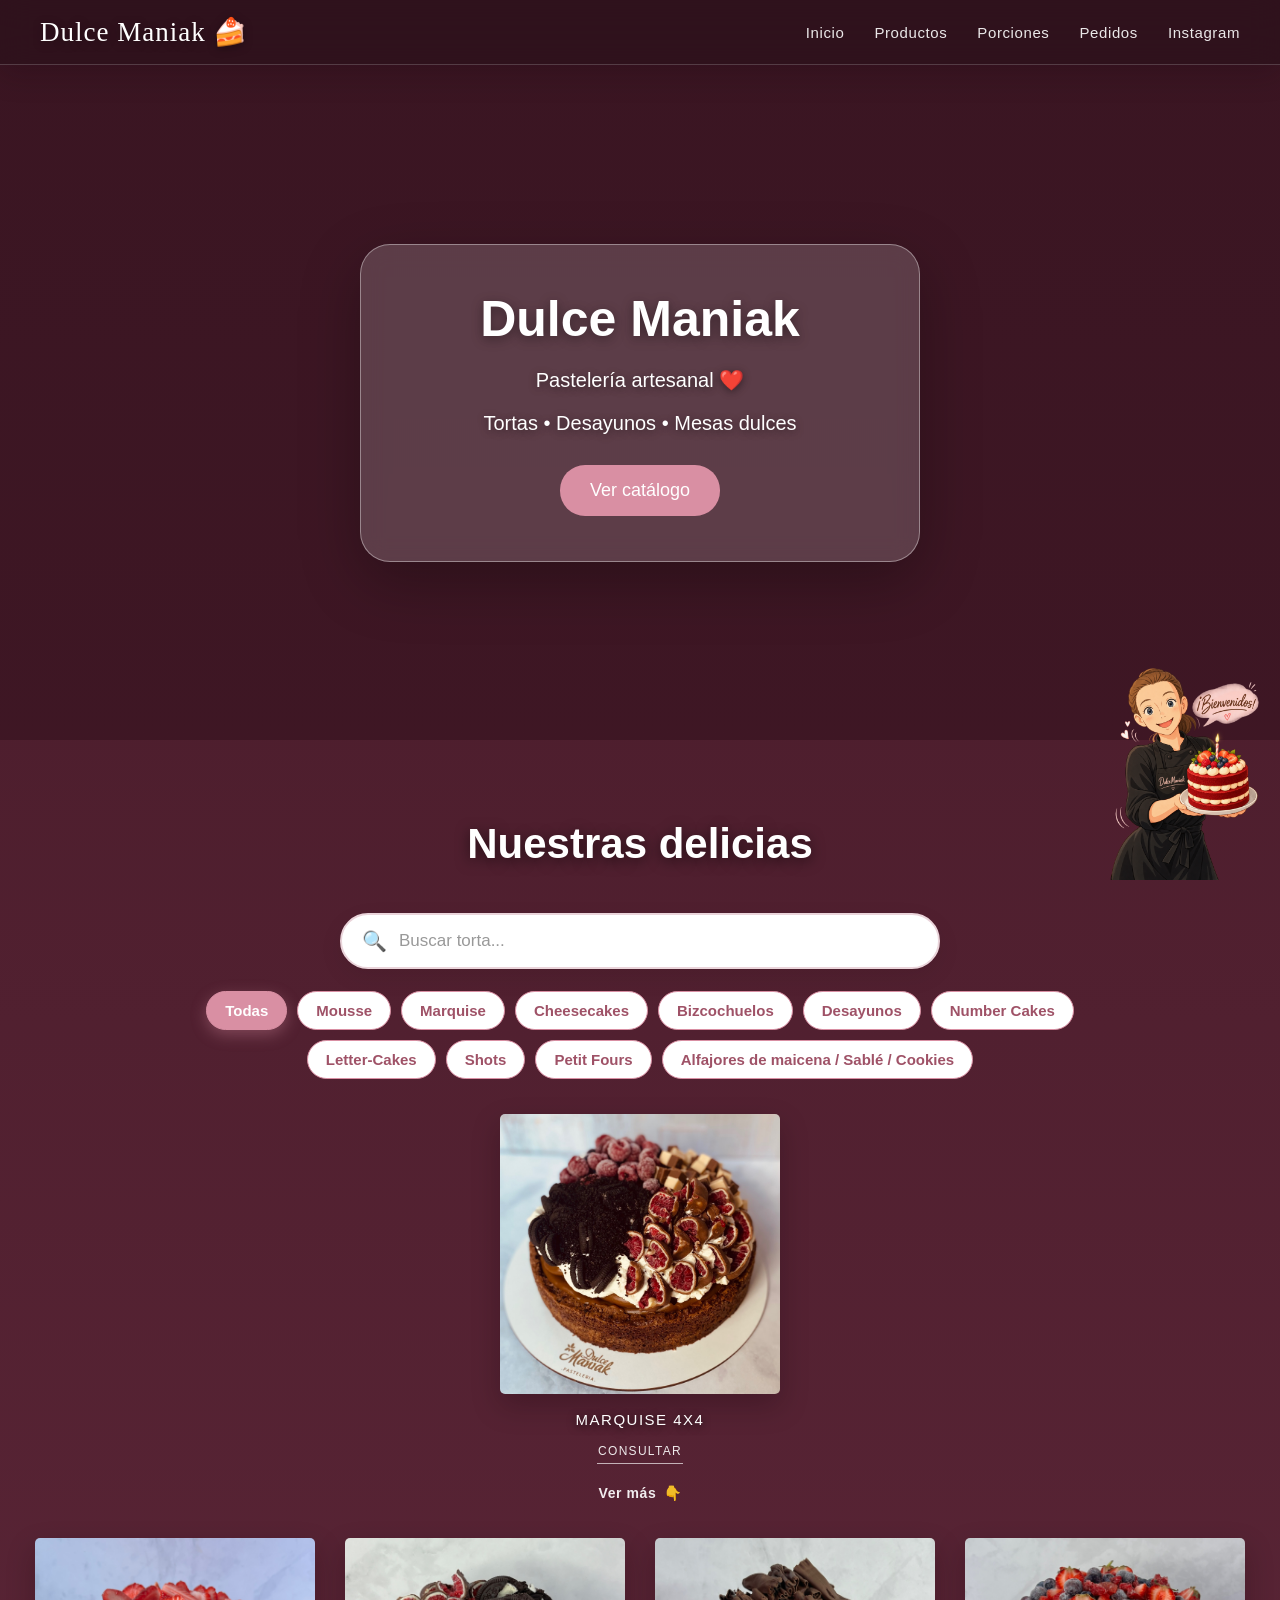
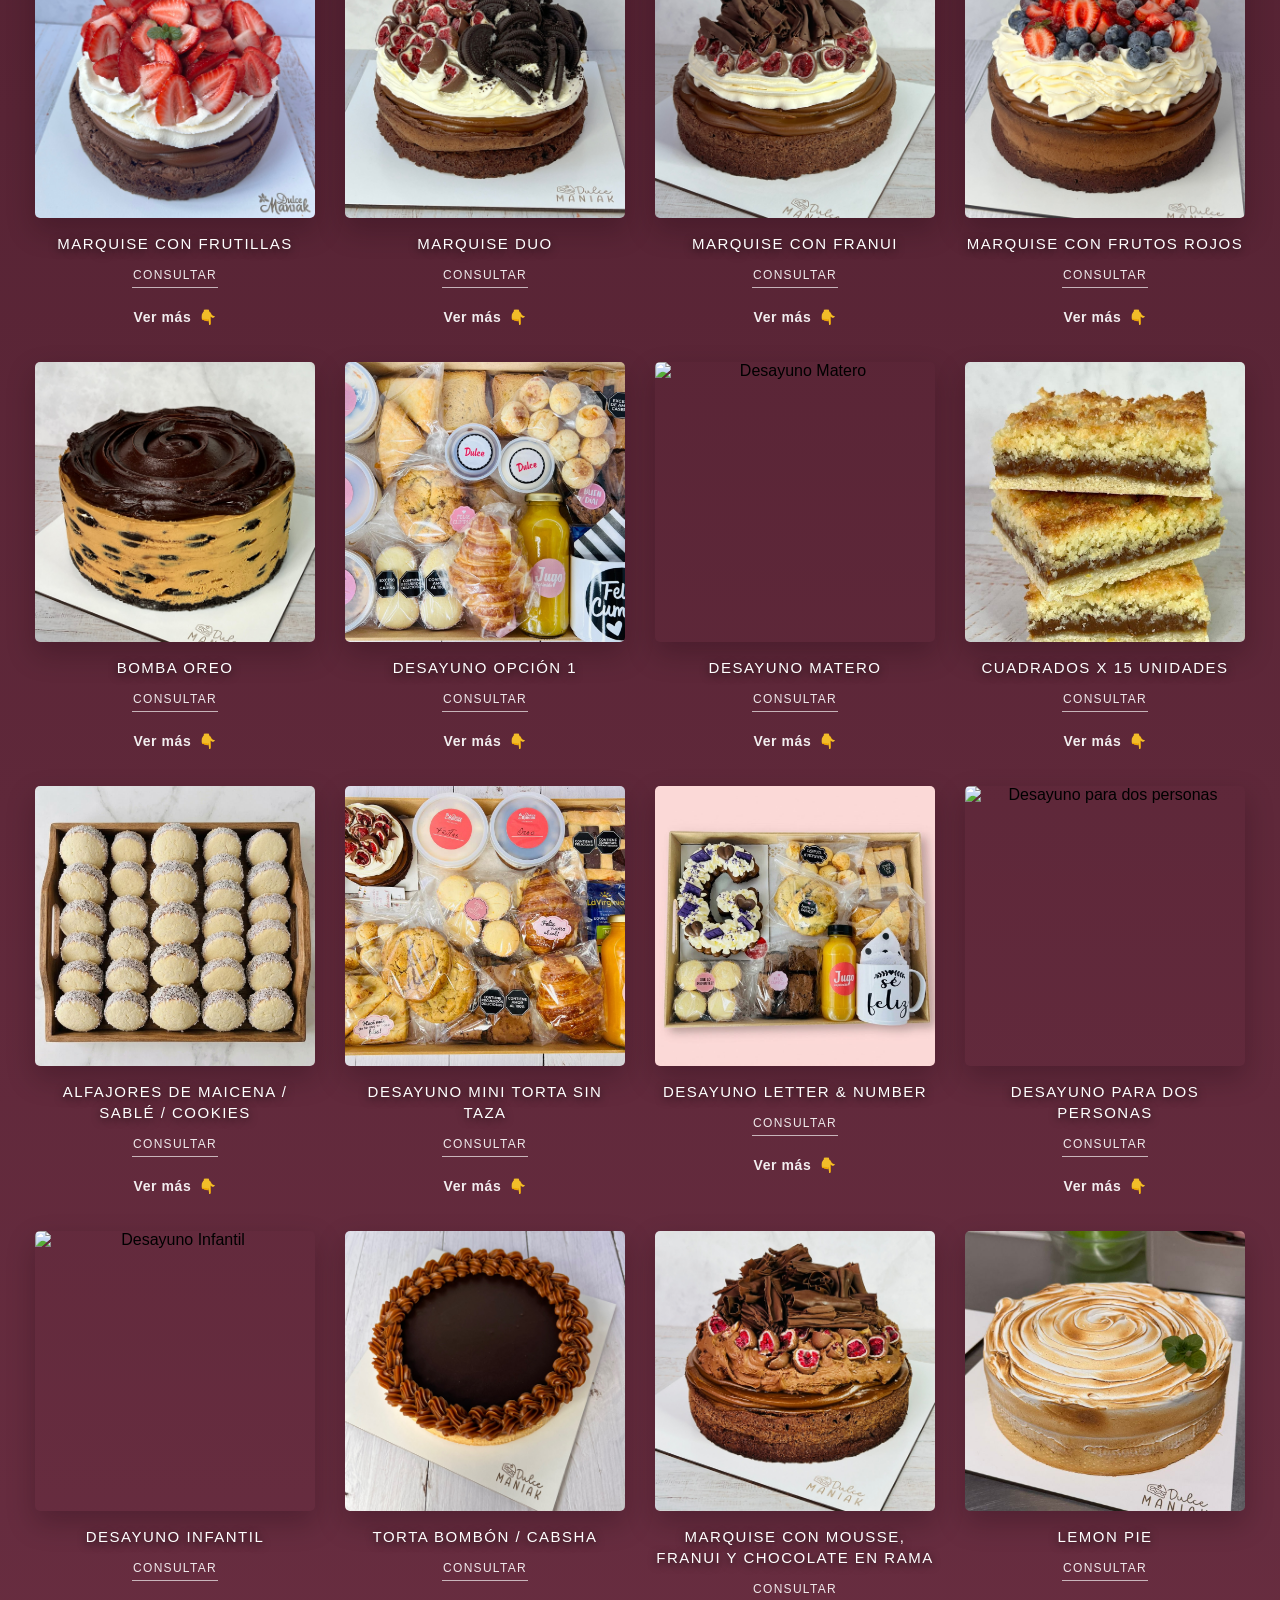
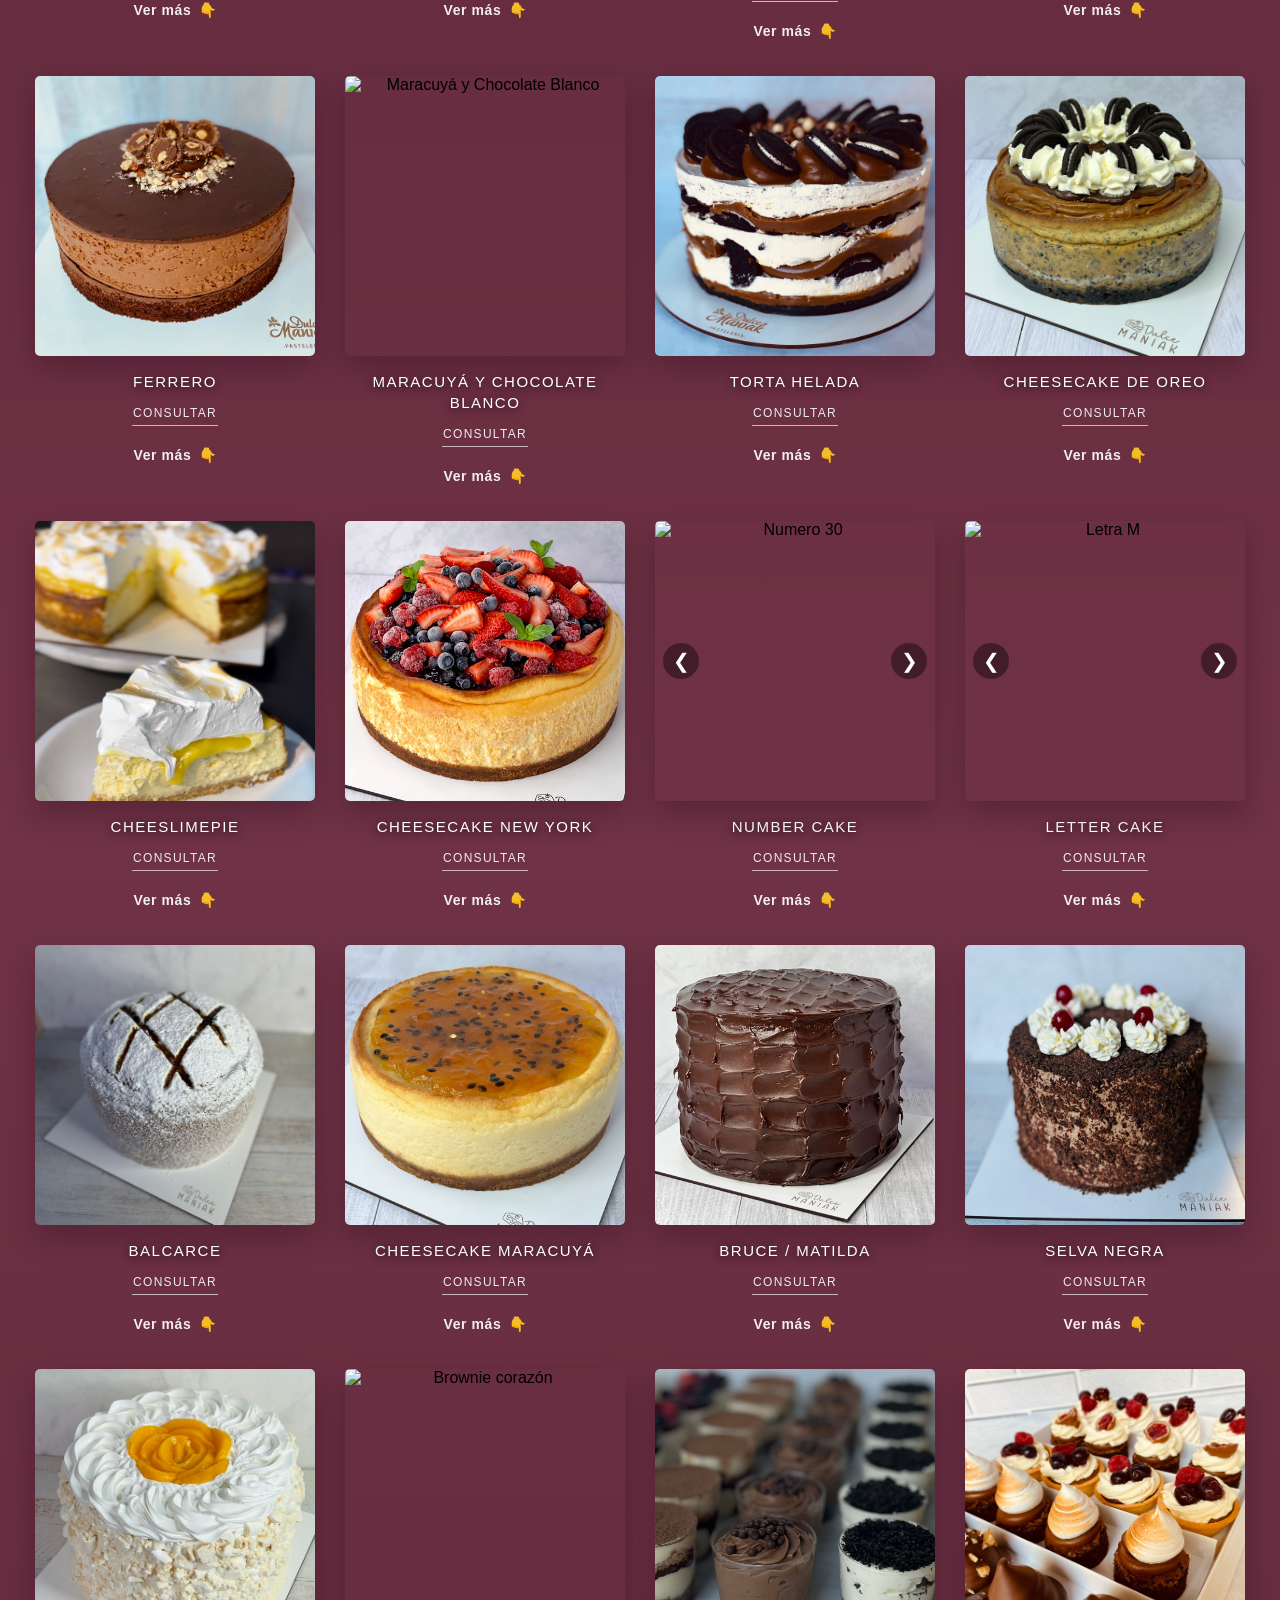
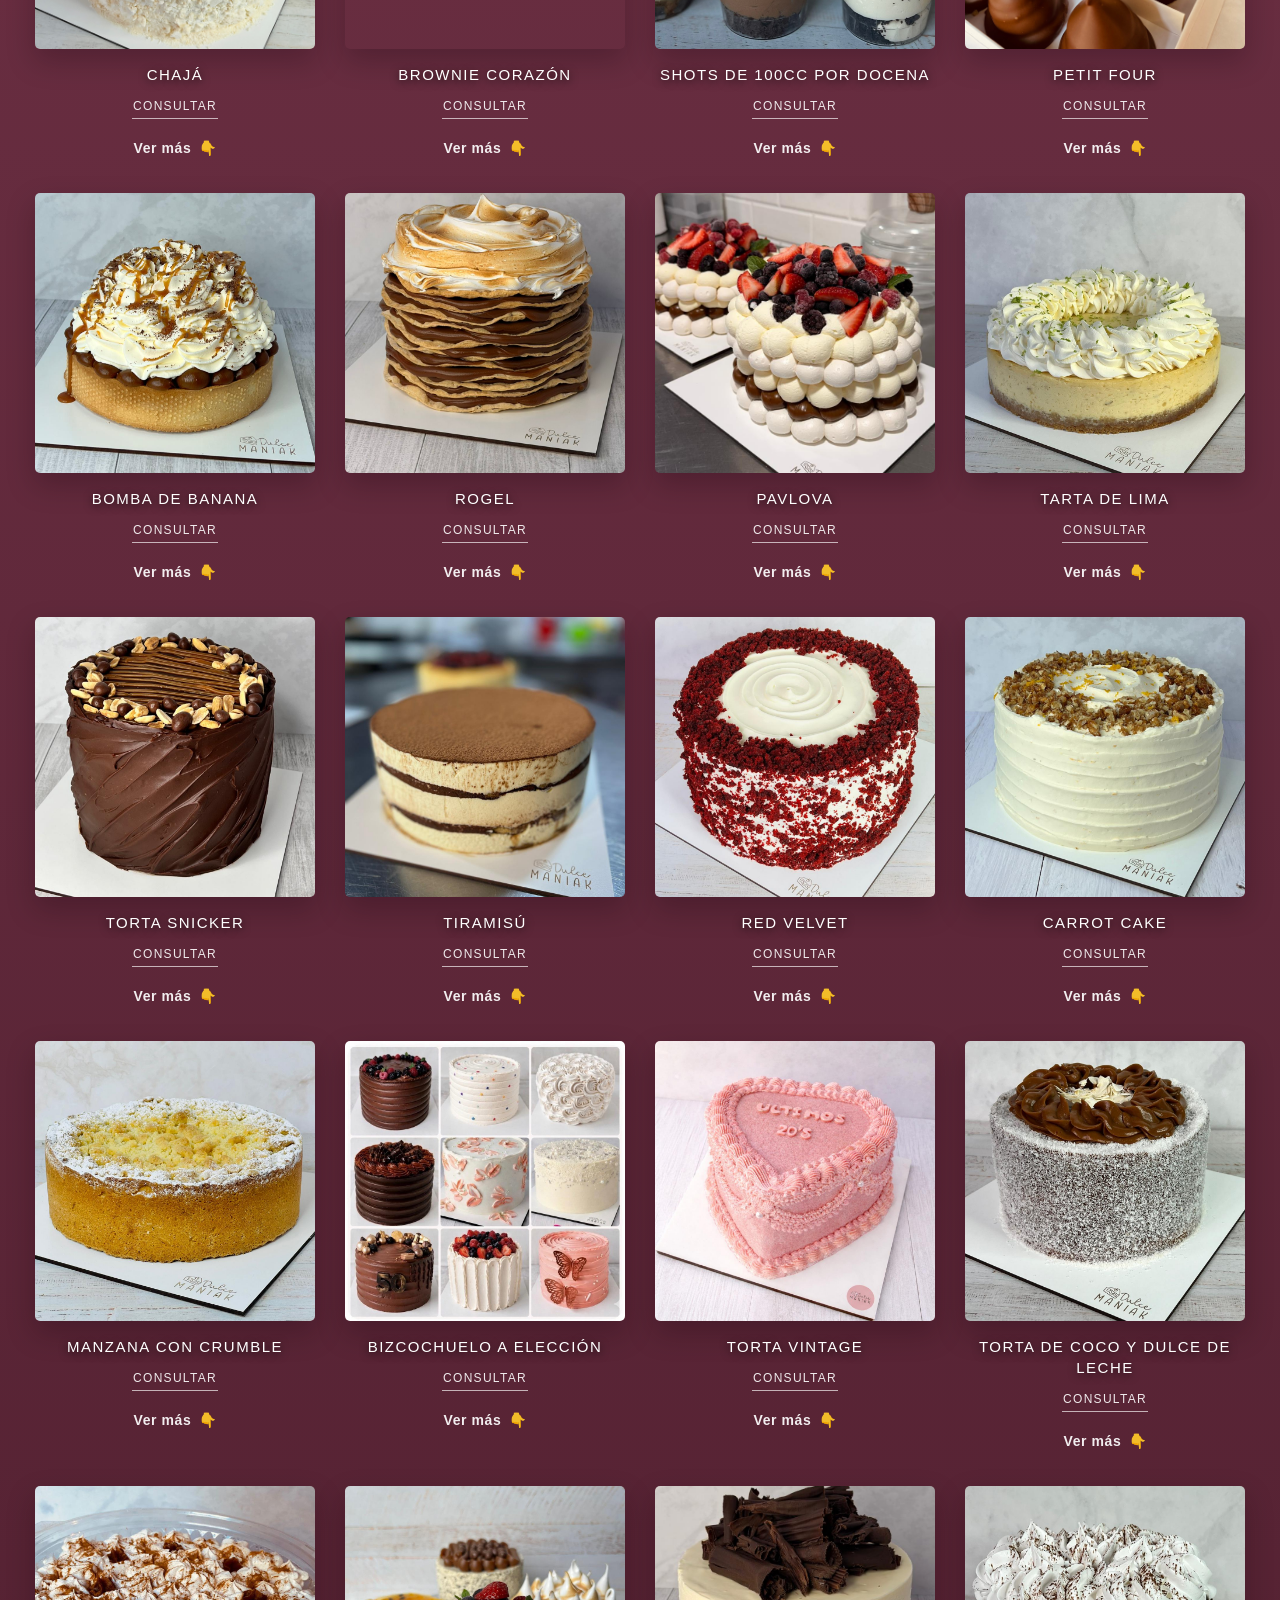
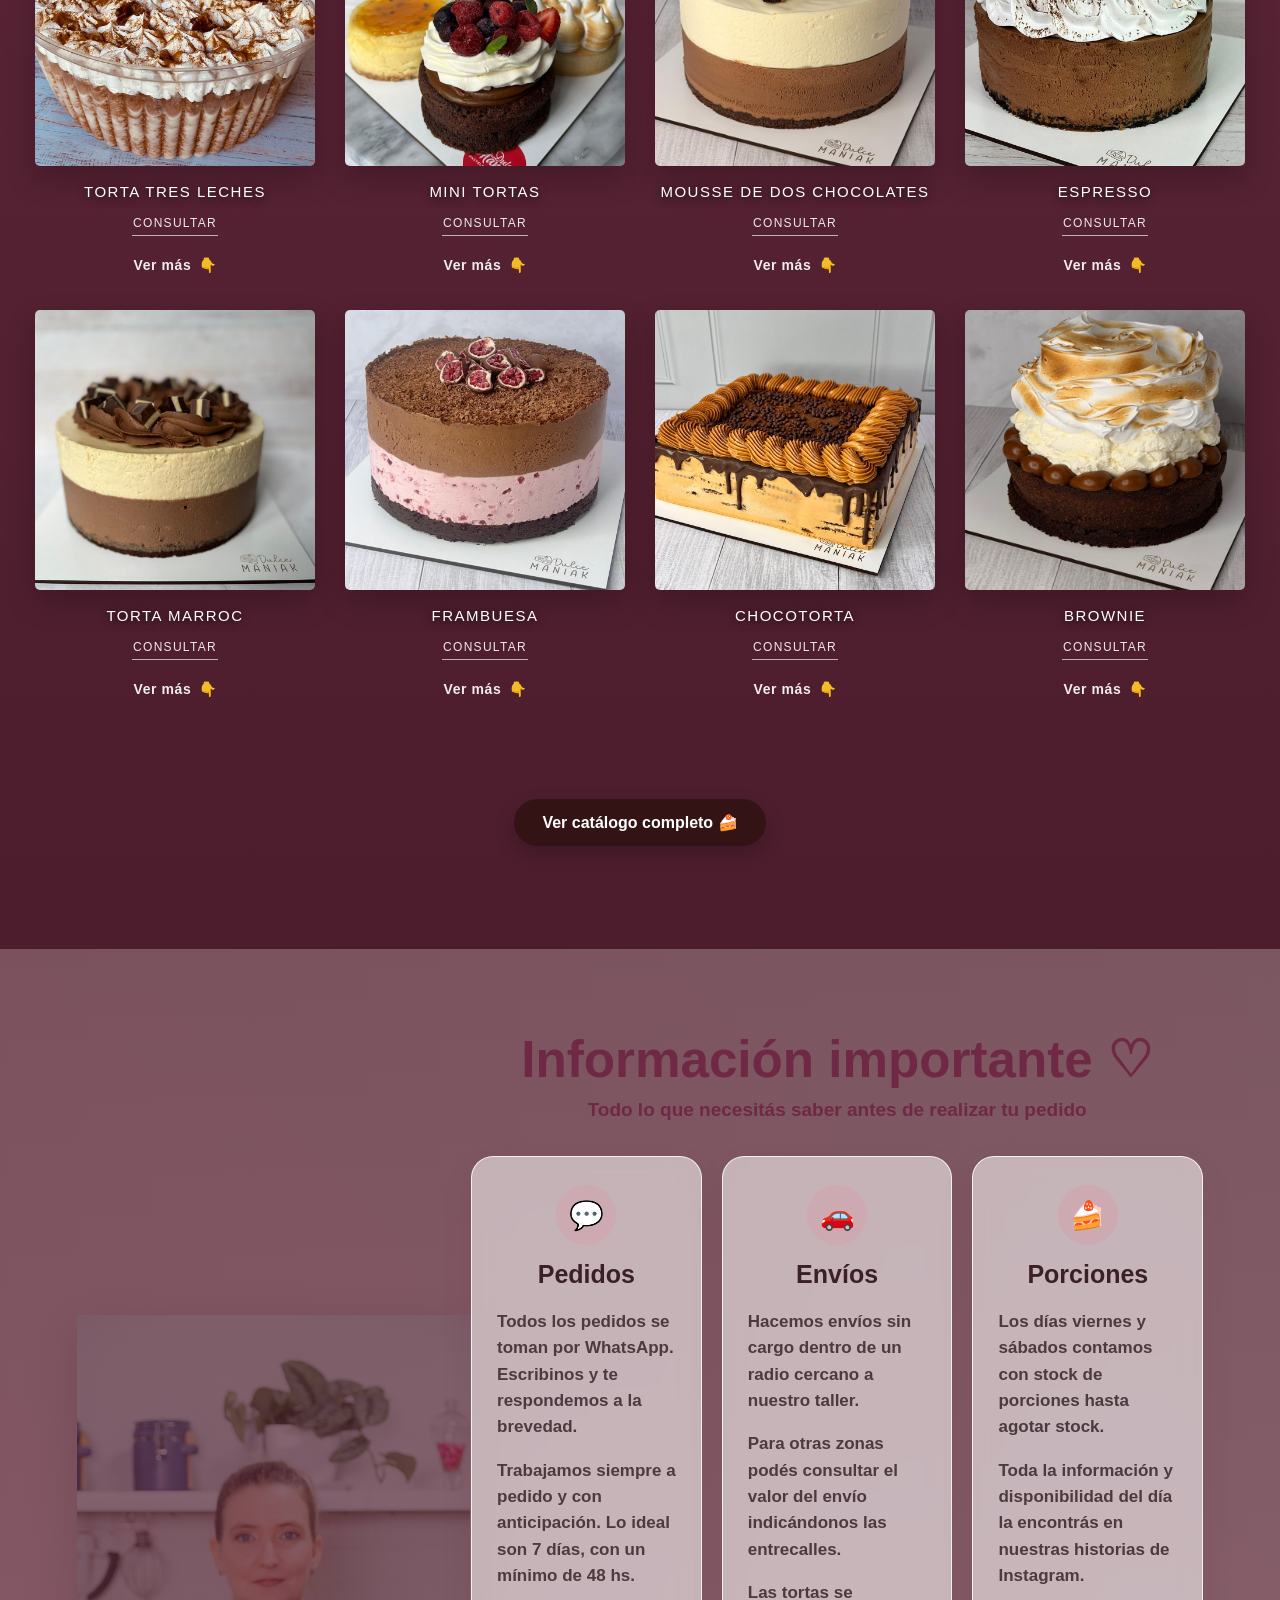
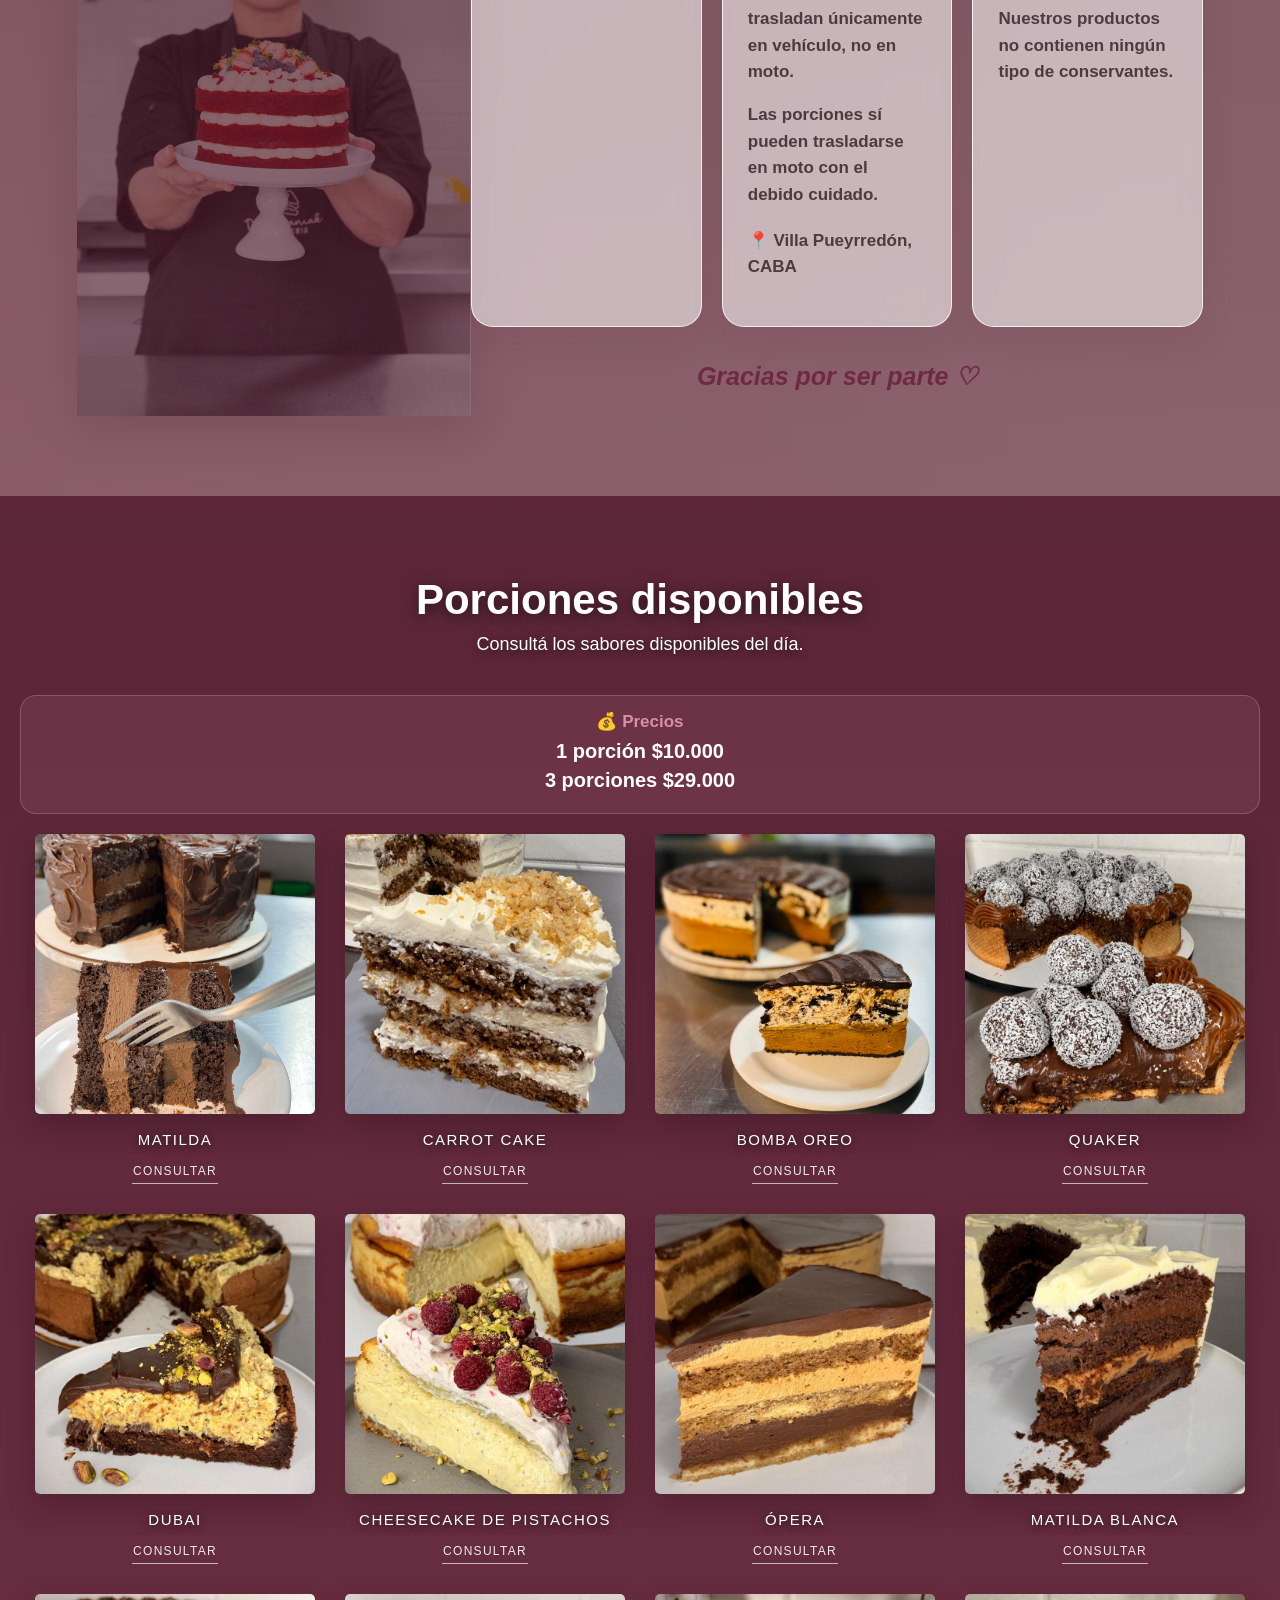
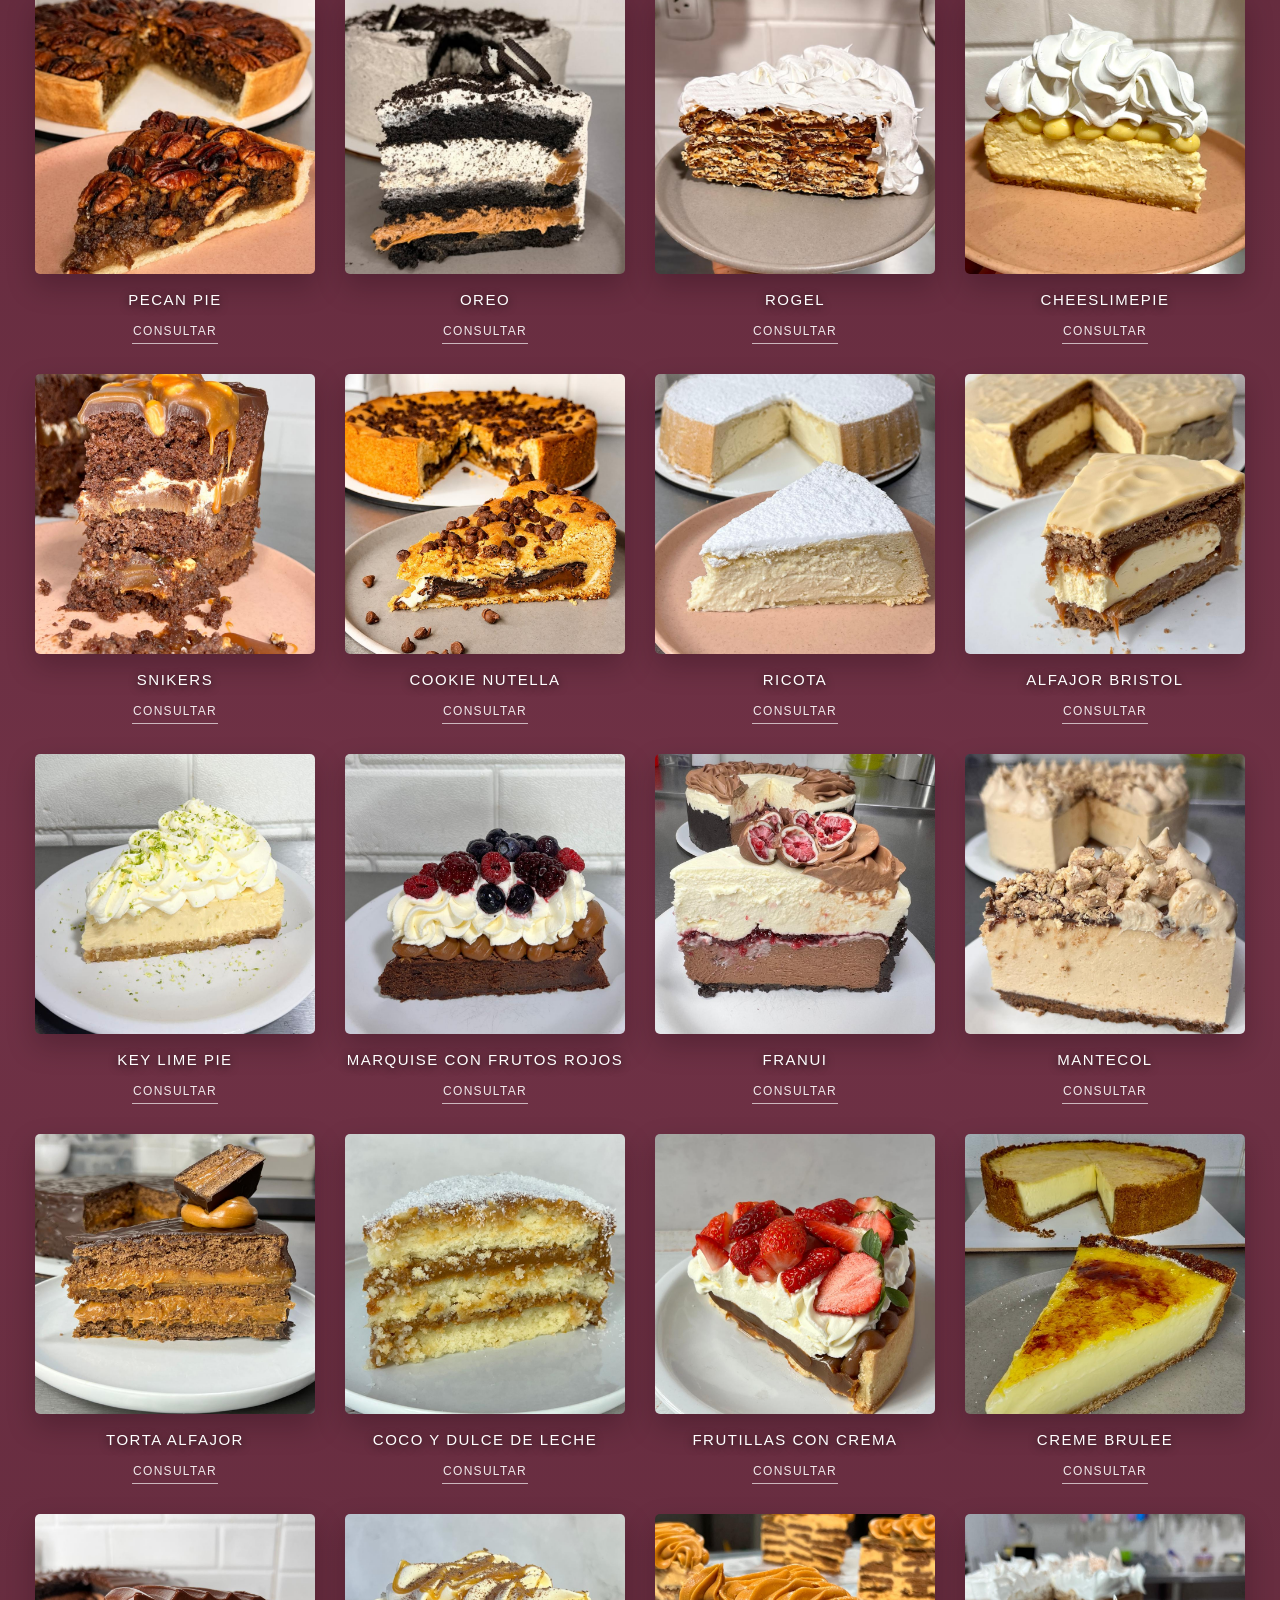
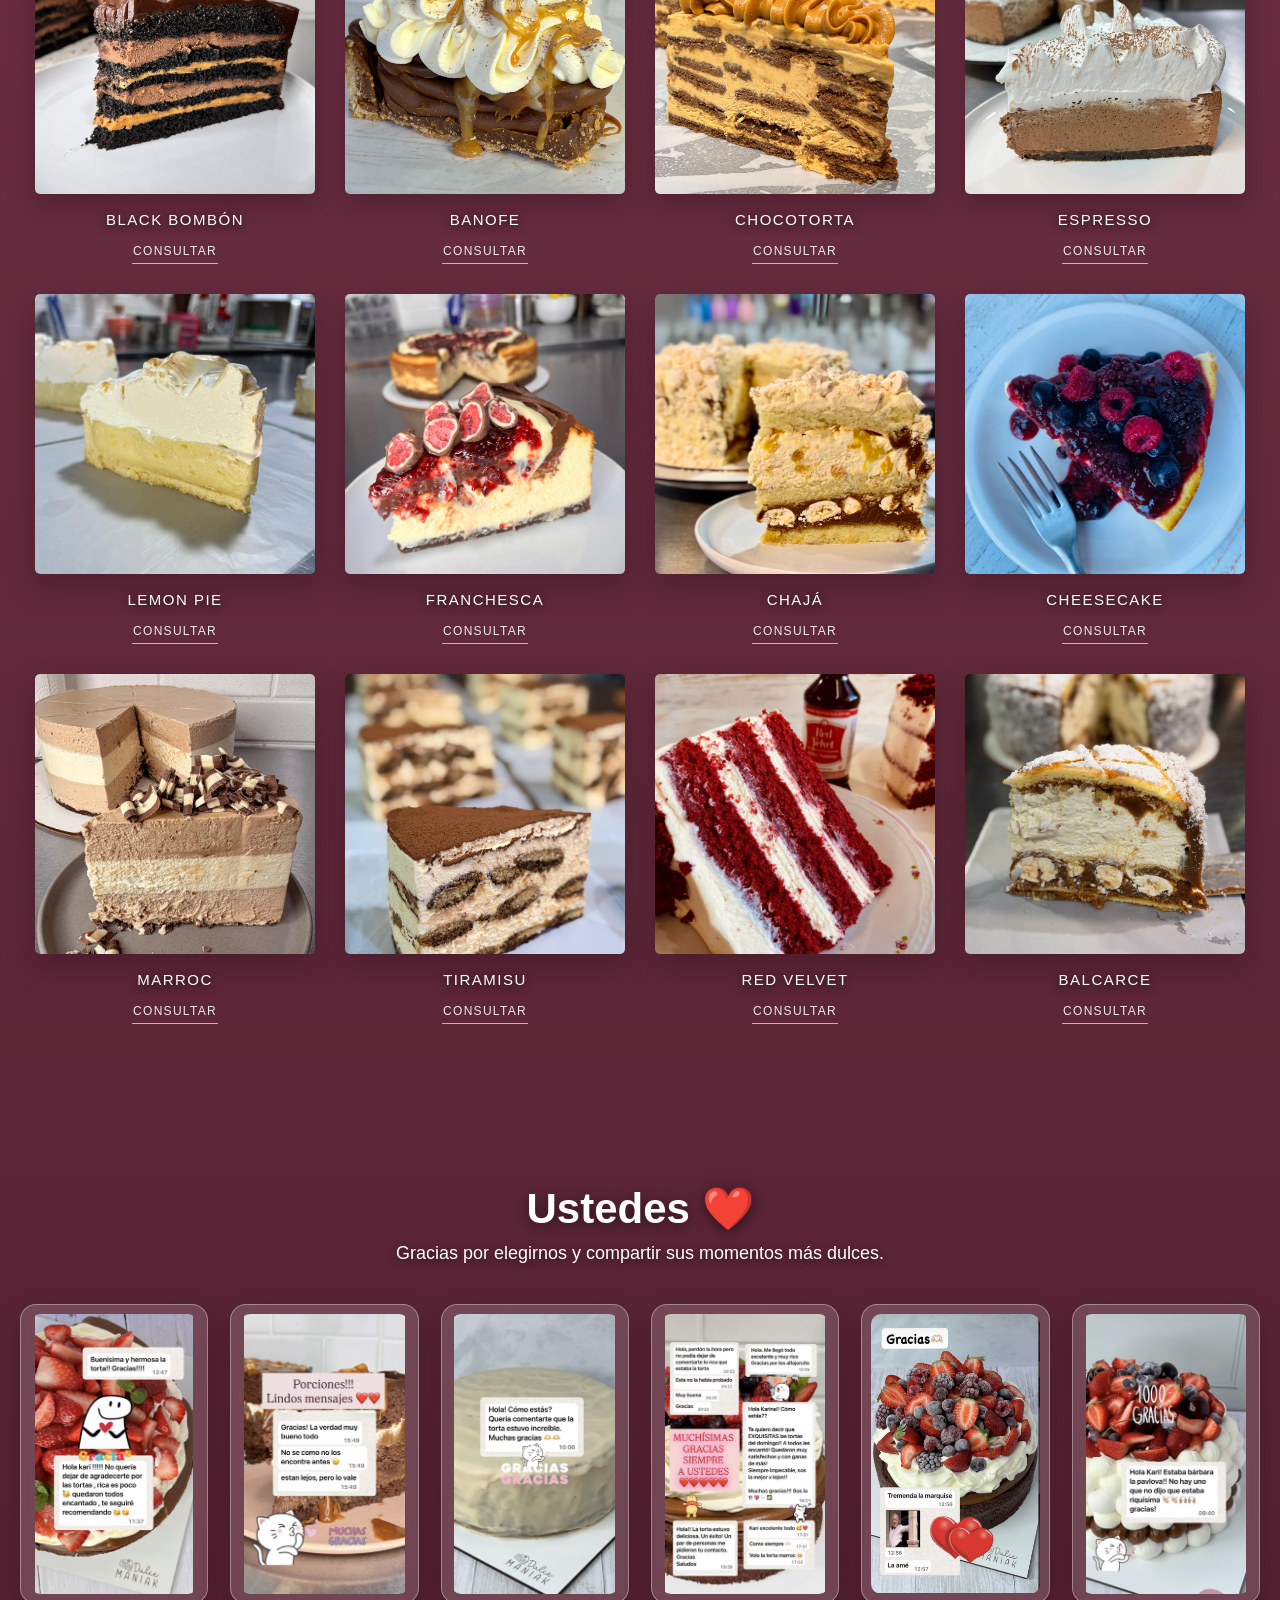
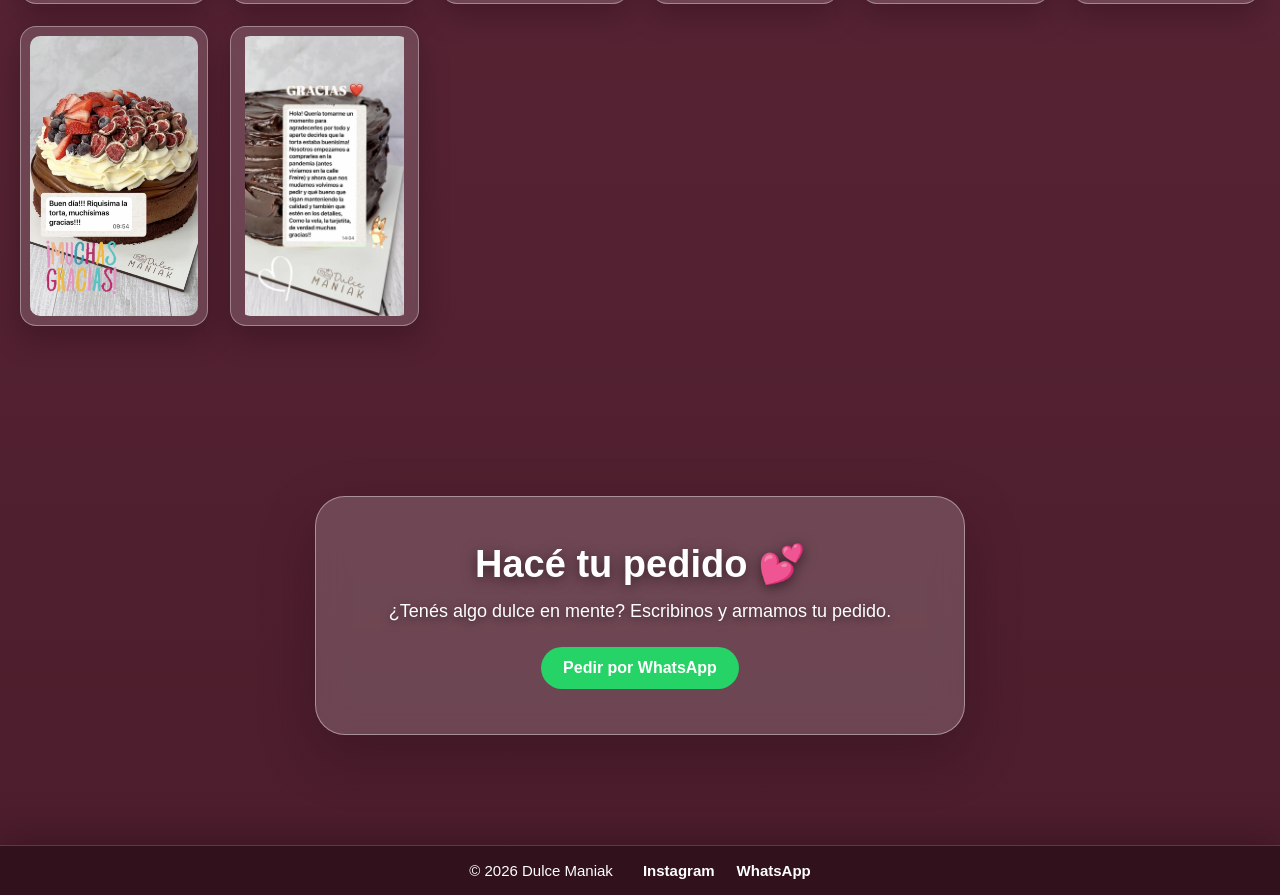
==== commit a16e1c9a: "Mejorar catalogo y panel de administracion" ====
--- a/index.html
+++ b/index.html
@@ -110,6 +110,7 @@
             autocomplete="off"
         >
     </div>
+    
 
     <div class="categorias-tortas">
 
@@ -165,6 +166,22 @@
 
 </div>
 
+<section class="productos-destacados">
+
+    <div class="titulo-destacados">
+        <span>⭐</span>
+        <h3>Los más elegidos</h3>
+        <span>⭐</span>
+    </div>
+
+    
+    <div class="contenedor-ver-catalogo">
+
+    
+</div>
+
+</section>
+
     <div class="productos">
 
         <!-- 1 - MARQUISE 4X4 -->
@@ -319,11 +336,11 @@
         </article>
 
         
-        <!-- 3 - MARQUISe CON FRANUI -->
+        <!-- 3 - MARQUISE CON FRANUI -->
         <article class="producto" data-categoria="marquise">
             <img src="imagenes/marquiseconfranui.png" alt="Marquise con franui" loading="lazy">
 
-            <h3>Marquis con franui</h3>
+            <h3>Marquise con franui</h3>
 
             <a class="boton-whatsapp"
                data-producto="Marquis con franui"
@@ -3299,6 +3316,18 @@
 
     </div>
 
+    <div class="contenedor-ver-catalogo">
+
+    <button
+        type="button"
+        id="ver-catalogo-completo"
+        class="boton-catalogo-completo"
+    >
+        Ver catálogo completo 🍰
+    </button>
+
+</div>
+
 </section>
 
 </main>
--- a/style.css
+++ b/style.css
@@ -1943,3 +1943,297 @@
 
 }
 
+/* =========================
+   CATÁLOGO INICIAL REDUCIDO
+========================= */
+
+.producto.catalogo-oculto {
+    display: none !important;
+}
+
+.contenedor-ver-catalogo {
+    width: 100%;
+    text-align: center;
+    margin-top: 35px;
+    margin-bottom: 25px;
+}
+
+.boton-catalogo-completo {
+    border: none;
+    border-radius: 999px;
+
+    padding: 15px 28px;
+
+    background: #301212;
+    color: white;
+
+    font-size: 16px;
+    font-weight: 700;
+
+    cursor: pointer;
+
+    box-shadow: 0 8px 22px rgba(48, 18, 18, 0.22);
+
+    transition:
+        transform 0.2s ease,
+        box-shadow 0.2s ease;
+}
+
+.boton-catalogo-completo:hover {
+    transform: translateY(-2px);
+
+    box-shadow:
+        0 12px 28px rgba(48, 18, 18, 0.28);
+}
+
+.boton-catalogo-completo:active {
+    transform: translateY(0);
+}
+
+/* =========================
+   LOS MÁS ELEGIDOS
+========================= */
+
+.titulo-destacados {
+    display: flex;
+    justify-content: center;
+    align-items: center;
+    gap: 10px;
+
+    margin: 25px 0 25px;
+}
+
+.titulo-destacados h3 {
+    margin: 0;
+    color: #301212;
+    font-size: 24px;
+    font-weight: 800;
+    letter-spacing: 0.3px;
+}
+
+.titulo-destacados span {
+    font-size: 18px;
+}
+
+/* =========================
+   TÍTULO - LOS MÁS ELEGIDOS
+========================= */
+
+.titulo-destacados {
+    width: fit-content;
+    margin: 35px auto 28px;
+    padding: 14px 30px;
+
+    display: flex;
+    align-items: center;
+    justify-content: center;
+    gap: 12px;
+
+    background: rgba(48, 18, 18, 0.88);
+    backdrop-filter: blur(10px);
+    -webkit-backdrop-filter: blur(10px);
+
+    border: 1px solid rgba(255, 255, 255, 0.18);
+    border-radius: 18px;
+
+    box-shadow:
+        0 8px 25px rgba(0, 0, 0, 0.25),
+        inset 0 1px 0 rgba(255, 255, 255, 0.12);
+}
+
+.titulo-destacados h3 {
+    margin: 0;
+
+    color: #ffffff;
+    font-size: 28px;
+    font-weight: 800;
+    letter-spacing: 0.5px;
+
+    text-shadow: 0 2px 5px rgba(0, 0, 0, 0.35);
+}
+
+.titulo-destacados span {
+    font-size: 22px;
+}
+
+
+/* CELULAR */
+
+@media (max-width: 600px) {
+
+    .titulo-destacados {
+        margin: 25px auto 22px;
+        padding: 12px 20px;
+        border-radius: 15px;
+        gap: 8px;
+    }
+
+    .titulo-destacados h3 {
+        font-size: 21px;
+    }
+
+    .titulo-destacados span {
+        font-size: 18px;
+    }
+}
+/* =========================================
+   BLOQUE PREMIUM - LOS MÁS ELEGIDOS
+========================================= */
+
+.productos-destacados {
+    width: min(1400px, 95%);
+    margin: 25px auto 45px;
+    padding: 30px;
+
+    background: rgba(255, 255, 255, 0.10);
+
+    border: 1px solid rgba(255, 255, 255, 0.20);
+    border-radius: 28px;
+
+    backdrop-filter: blur(12px);
+    -webkit-backdrop-filter: blur(12px);
+
+    box-shadow:
+        0 15px 40px rgba(0, 0, 0, 0.18),
+        inset 0 1px 0 rgba(255, 255, 255, 0.18);
+
+    overflow: hidden;
+}
+
+
+/* LAS 5 TORTAS */
+
+.productos-destacados .productos {
+    display: grid;
+    grid-template-columns: repeat(5, minmax(0, 1fr));
+    gap: 18px;
+    align-items: stretch;
+}
+
+
+/* TARJETAS */
+
+.productos-destacados .producto {
+    width: 100%;
+    margin: 0;
+
+    border-radius: 20px;
+    overflow: hidden;
+
+    background: rgba(48, 18, 18, 0.40);
+
+    transition:
+        transform 0.25s ease,
+        box-shadow 0.25s ease;
+}
+
+
+.productos-destacados .producto:hover {
+    transform: translateY(-6px);
+
+    box-shadow:
+        0 15px 30px rgba(0, 0, 0, 0.25);
+}
+
+
+/* IMÁGENES IGUALES */
+
+.productos-destacados .producto > img {
+    width: 100%;
+    height: 230px;
+
+    object-fit: cover;
+    display: block;
+}
+
+
+/* BOTÓN CATÁLOGO */
+
+.boton-catalogo-completo {
+    display: table;
+
+    margin: 30px auto 0;
+    padding: 14px 28px;
+
+    background: rgba(48, 18, 18, 0.90);
+    color: white;
+
+    border-radius: 30px;
+
+    font-weight: 700;
+    text-decoration: none;
+
+    box-shadow: 0 8px 20px rgba(0, 0, 0, 0.20);
+
+    transition: 0.25s ease;
+}
+
+.boton-catalogo-completo:hover {
+    transform: translateY(-3px);
+}
+
+
+/* TABLET */
+
+@media (max-width: 1100px) {
+
+    .productos-destacados .productos {
+        grid-template-columns: repeat(3, 1fr);
+    }
+
+}
+
+
+/* CELULAR */
+
+@media (max-width: 650px) {
+
+    .productos-destacados {
+        width: 94%;
+        padding: 16px;
+        border-radius: 22px;
+    }
+
+    .productos-destacados .productos {
+        grid-template-columns: repeat(2, 1fr);
+        gap: 12px;
+    }
+
+    .productos-destacados .producto > img {
+        height: 180px;
+    }
+
+}
+
+
+/* CELULAR CHICO */
+
+@media (max-width: 420px) {
+
+    .productos-destacados .productos {
+        grid-template-columns: 1fr;
+    }
+
+    .productos-destacados .producto > img {
+        height: 240px;
+    }
+
+}
+
+/* OCULTAR TÍTULO "LOS MÁS ELEGIDOS" */
+
+.titulo-destacados {
+    display: none !important;
+}
+
+.productos-destacados {
+    min-height: 0 !important;
+    height: 0 !important;
+    padding: 0 !important;
+    margin: 0 !important;
+    border: none !important;
+    background: transparent !important;
+    box-shadow: none !important;
+}
+
+
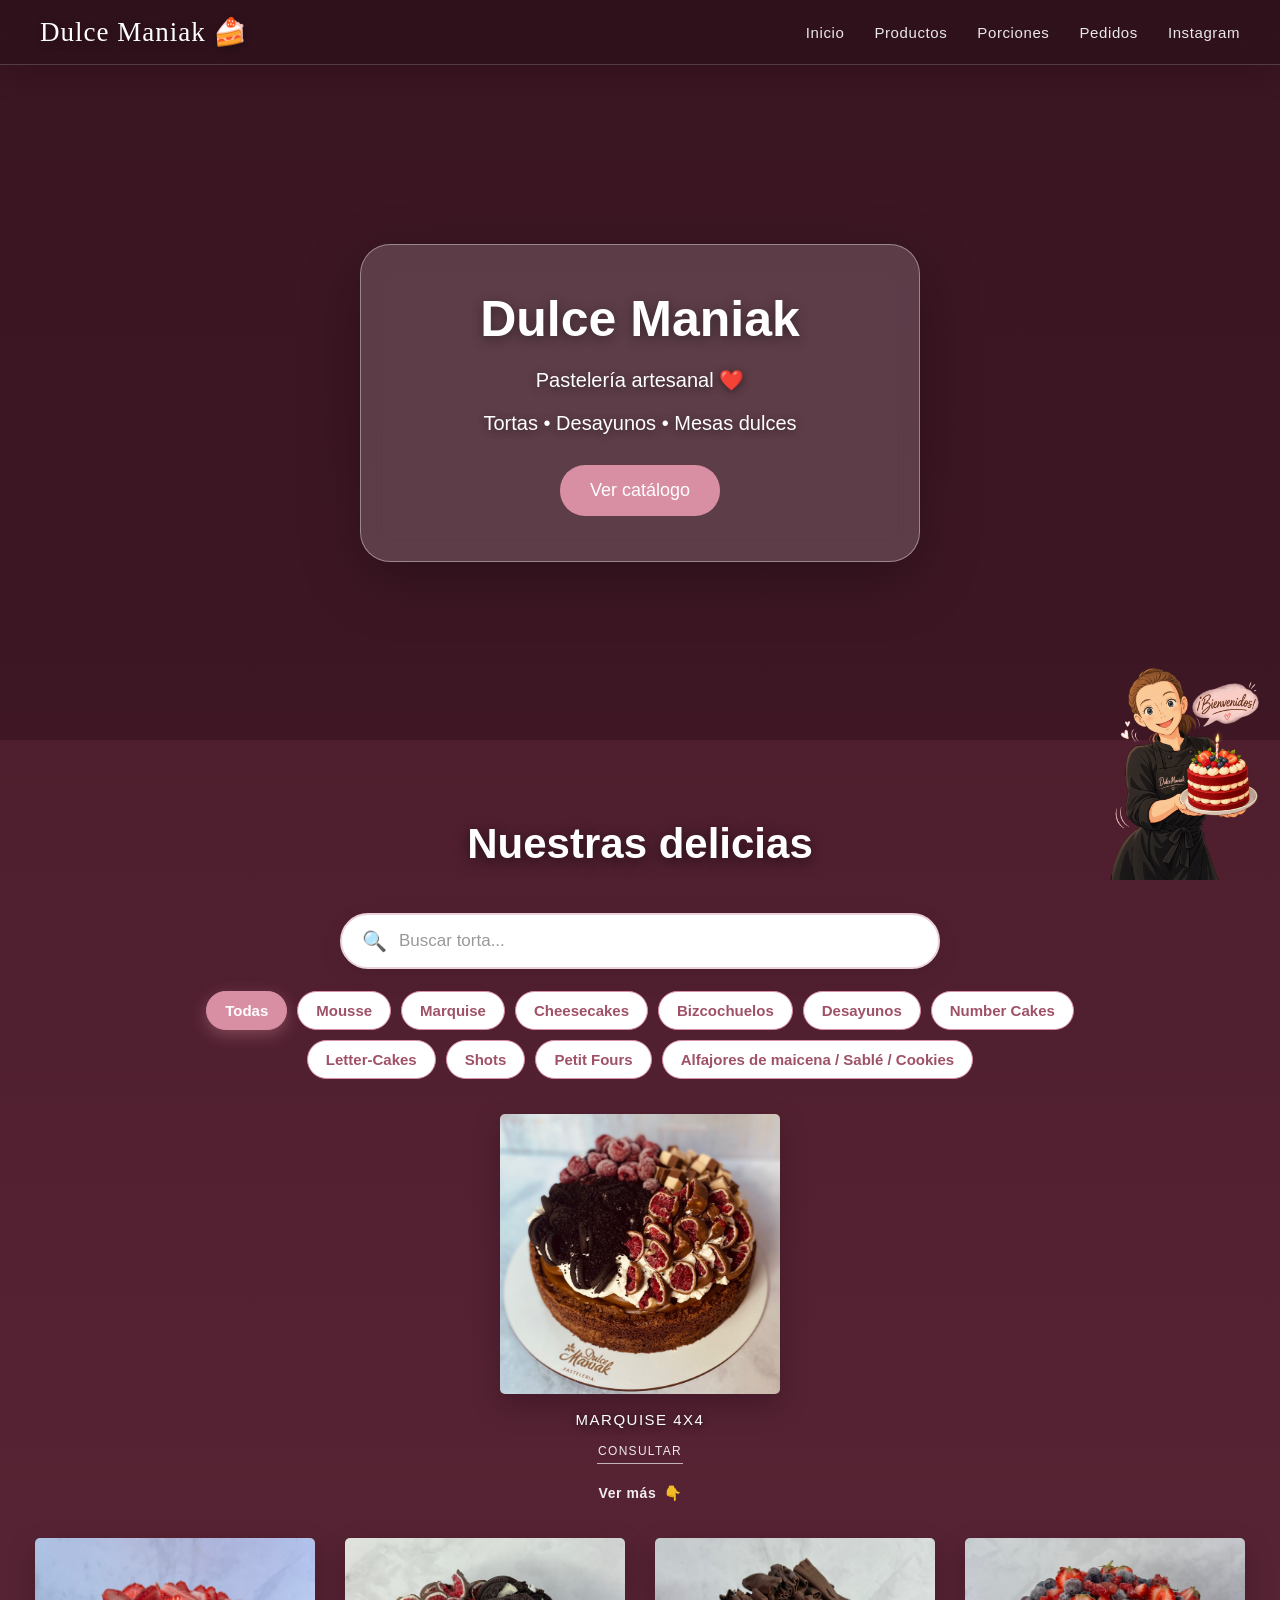
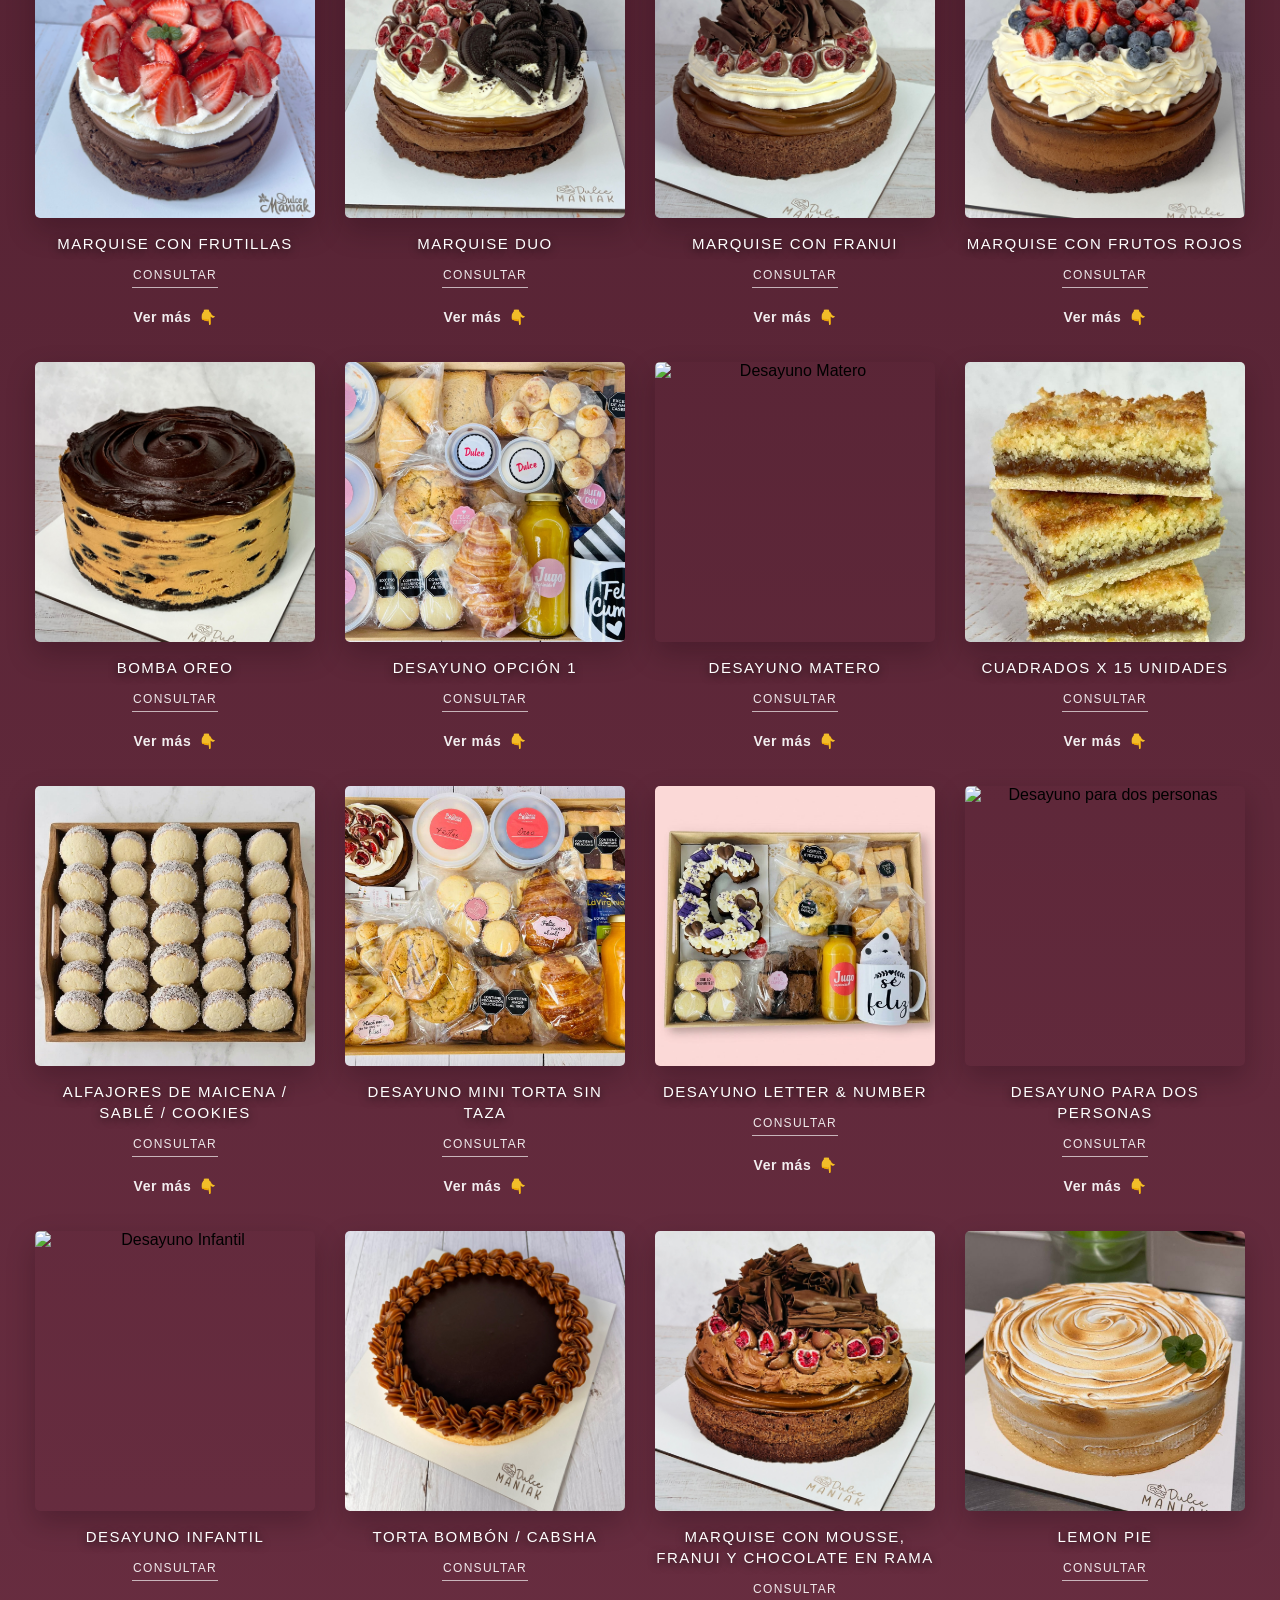
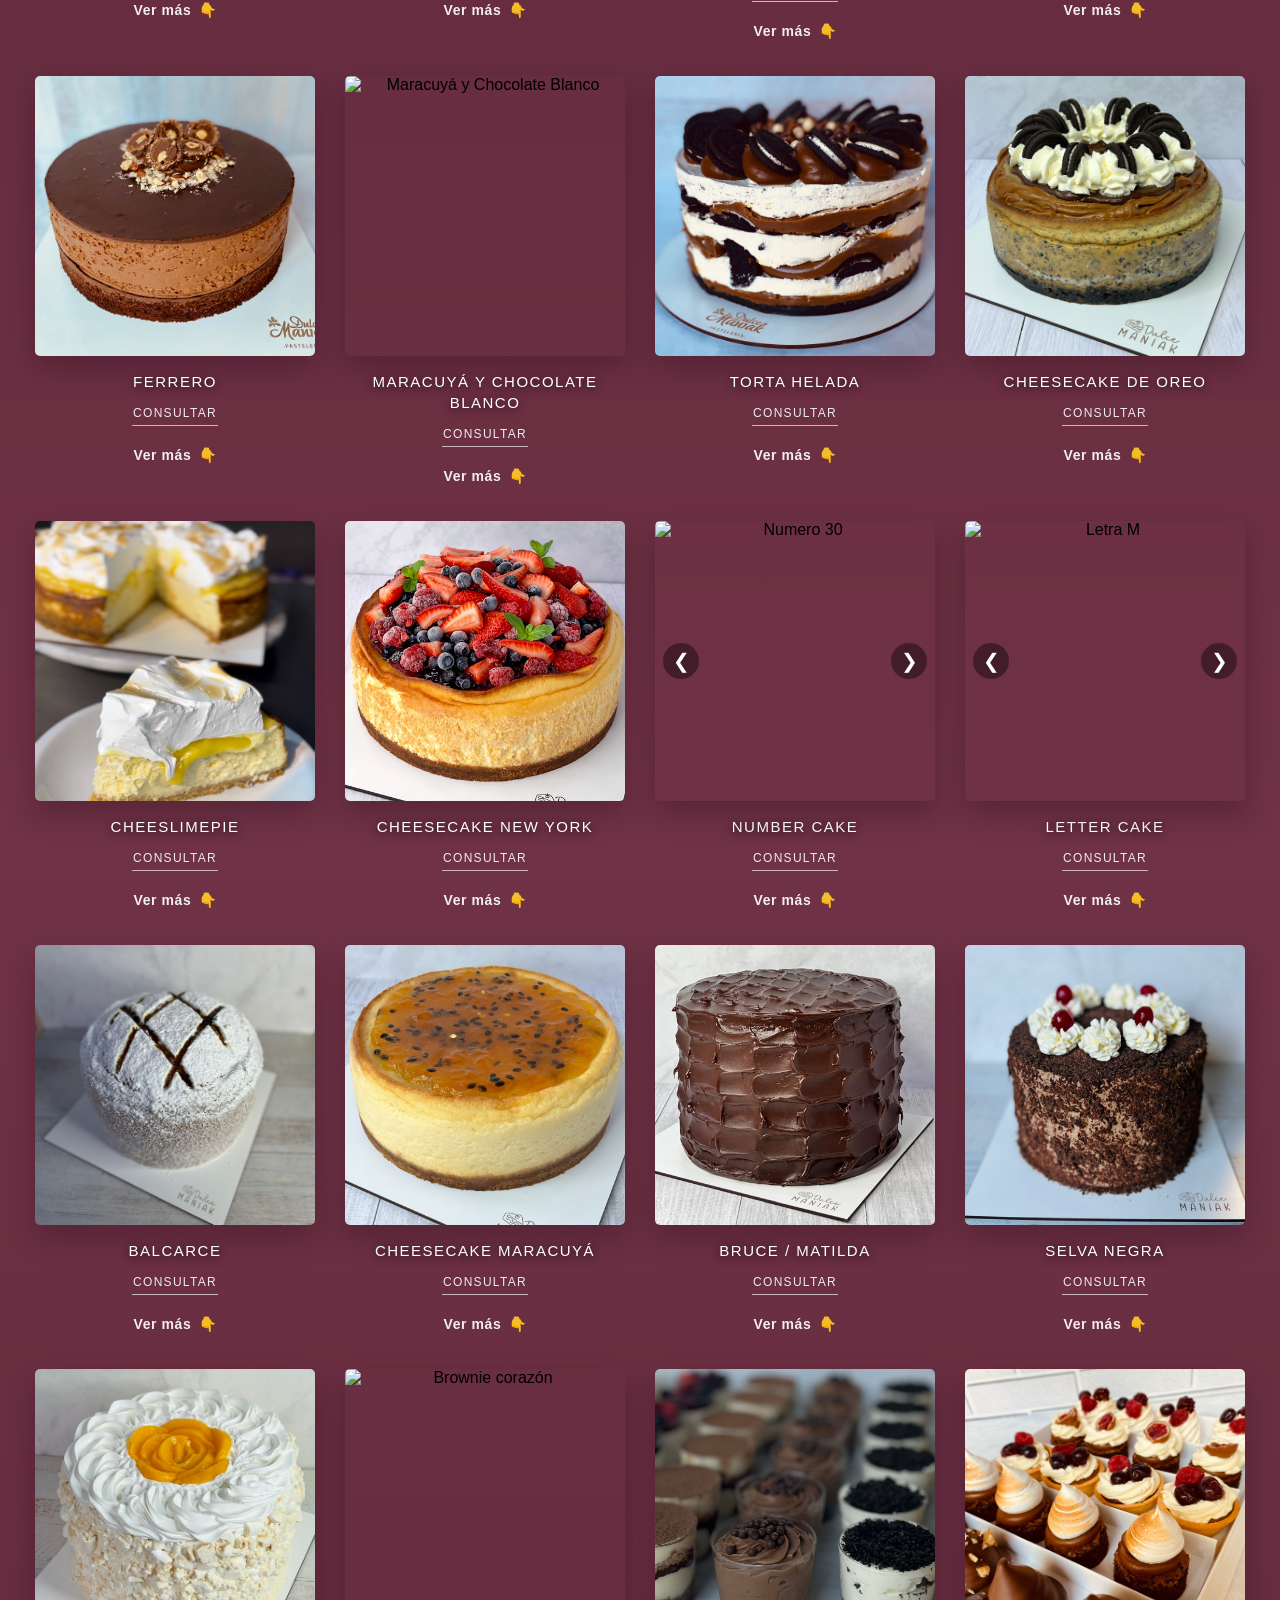
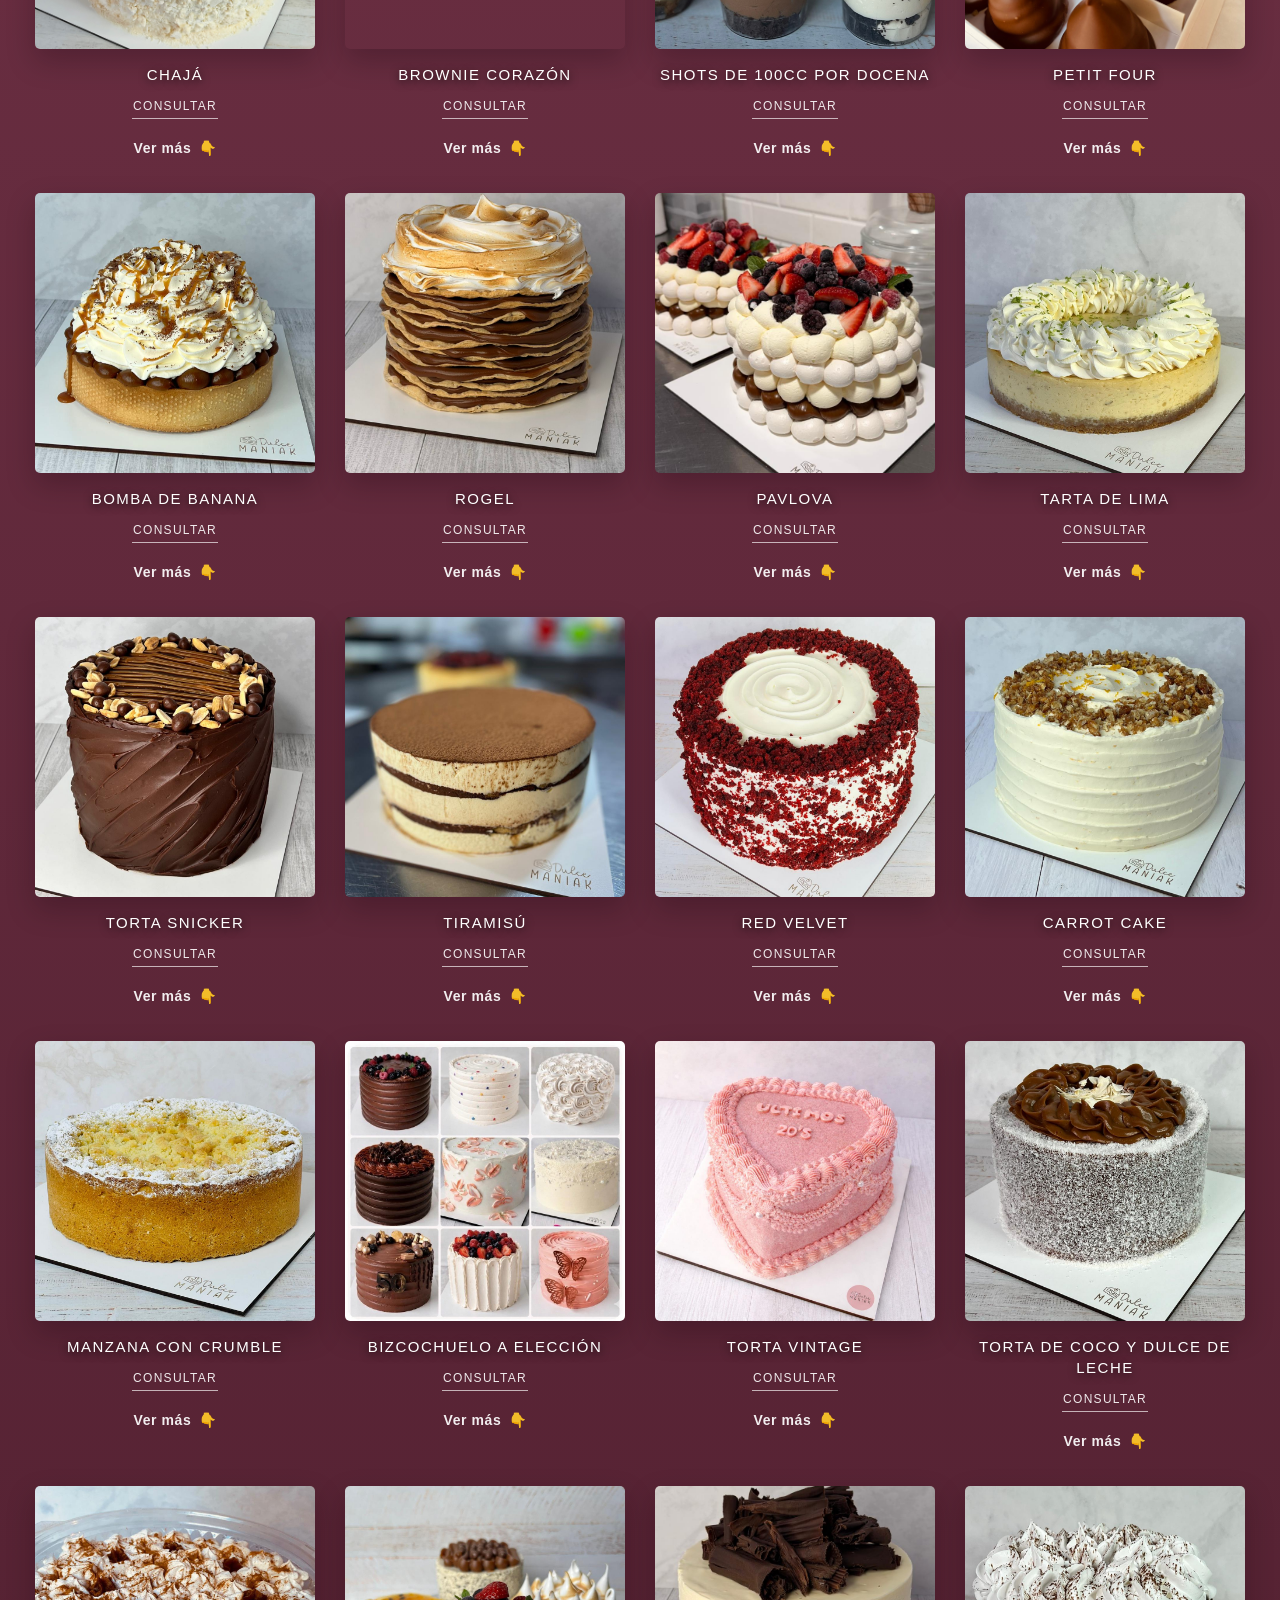
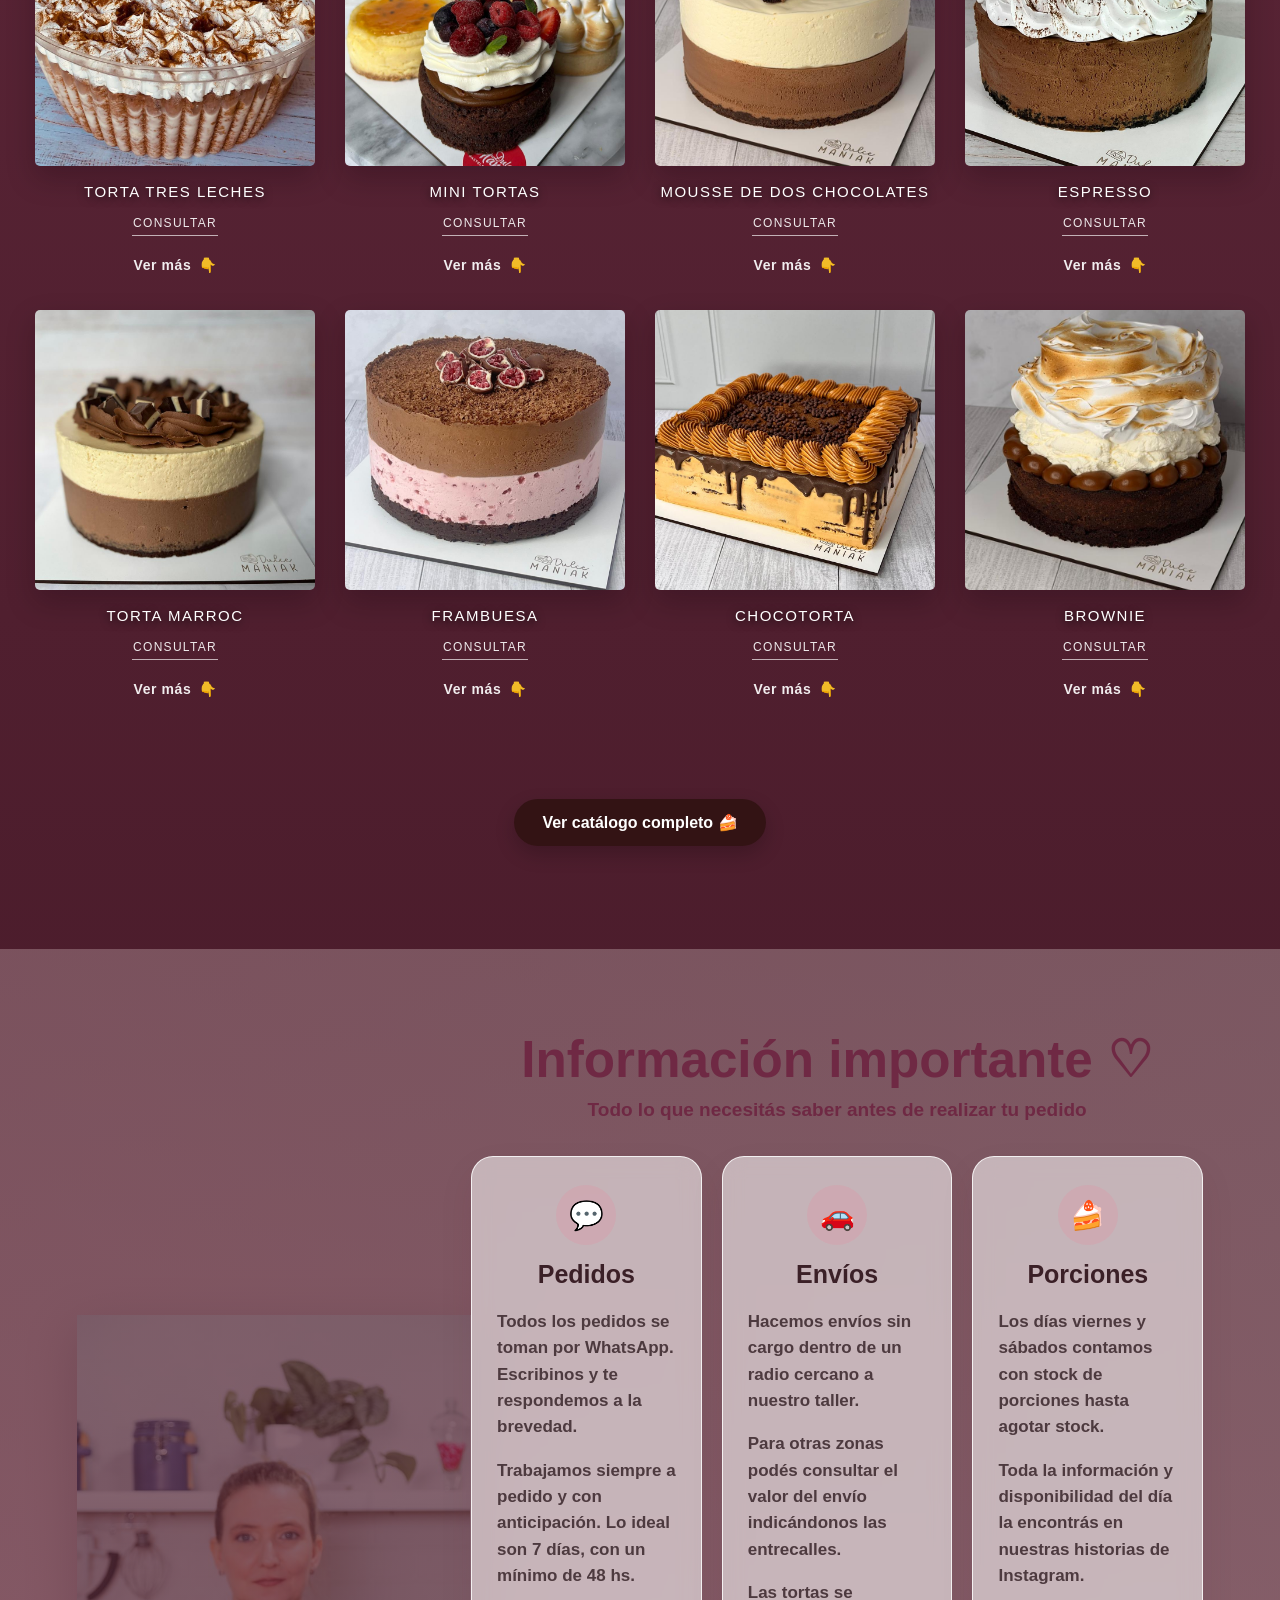
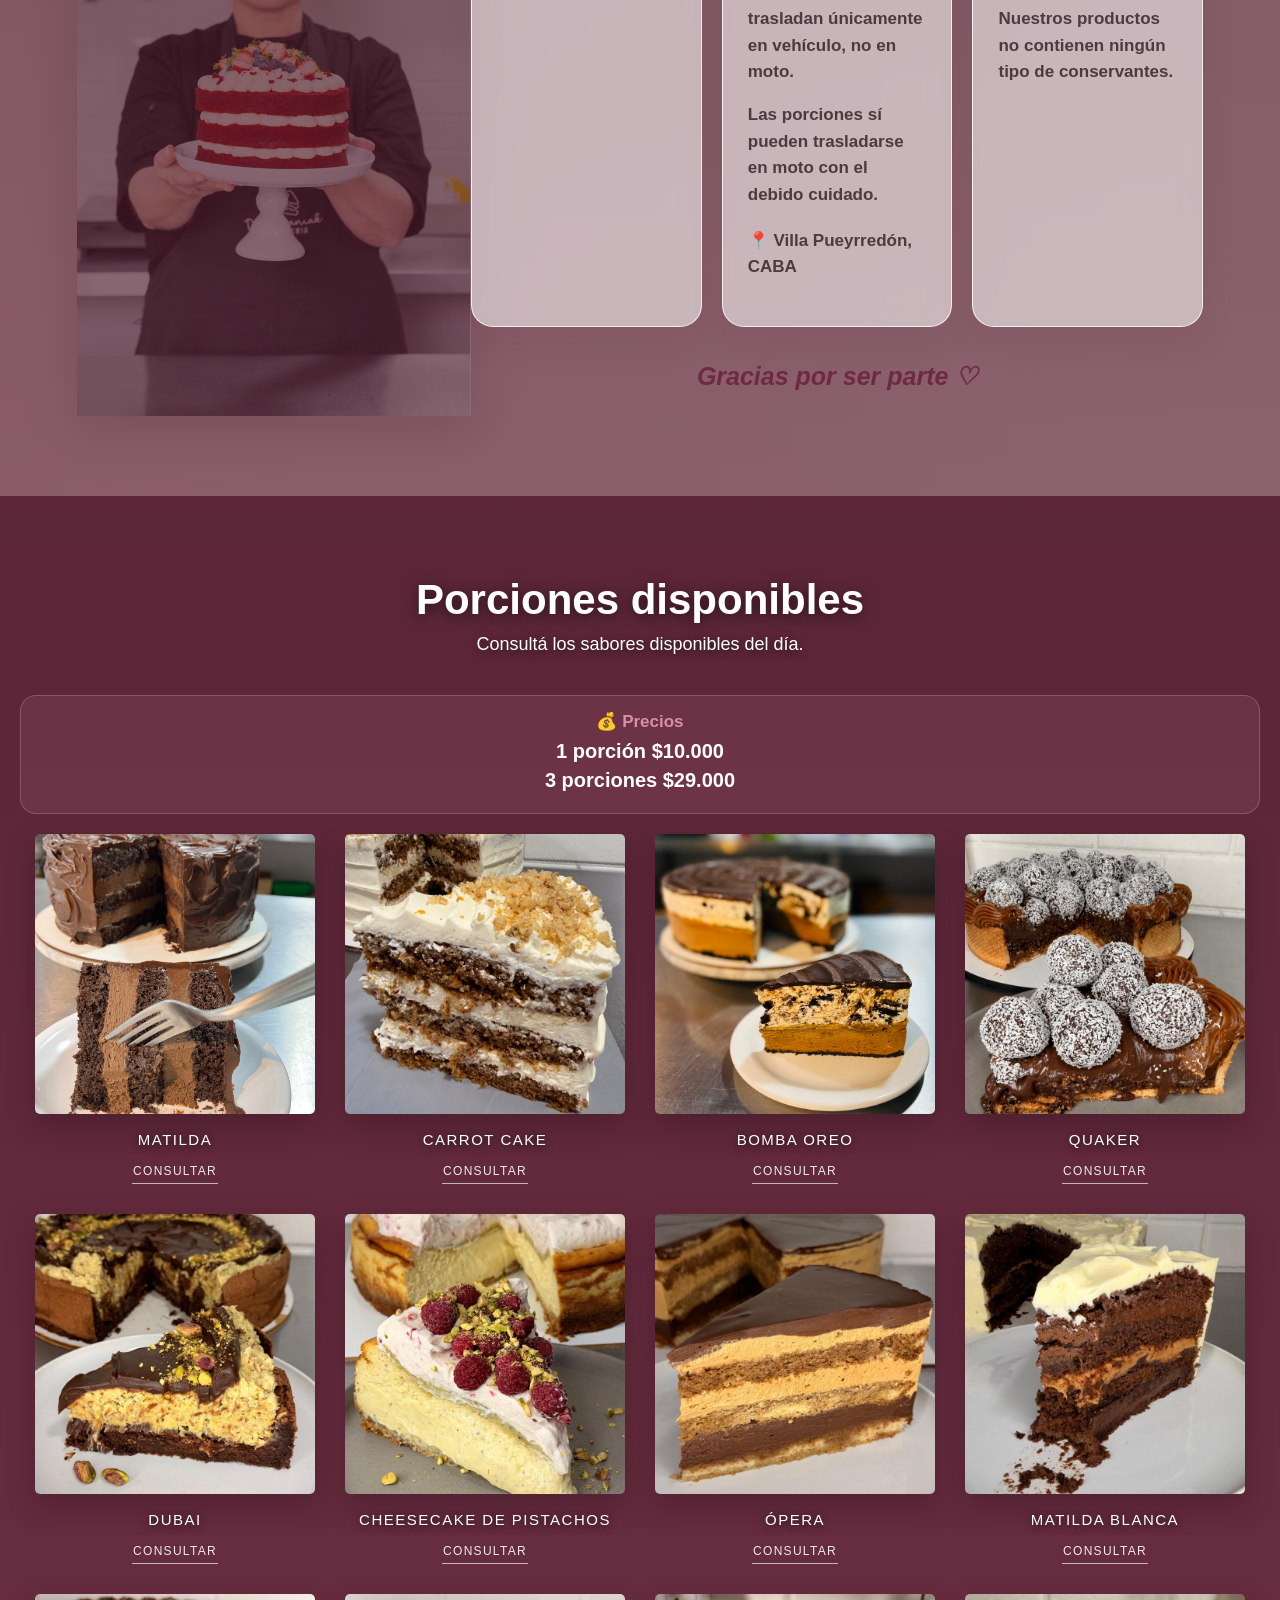
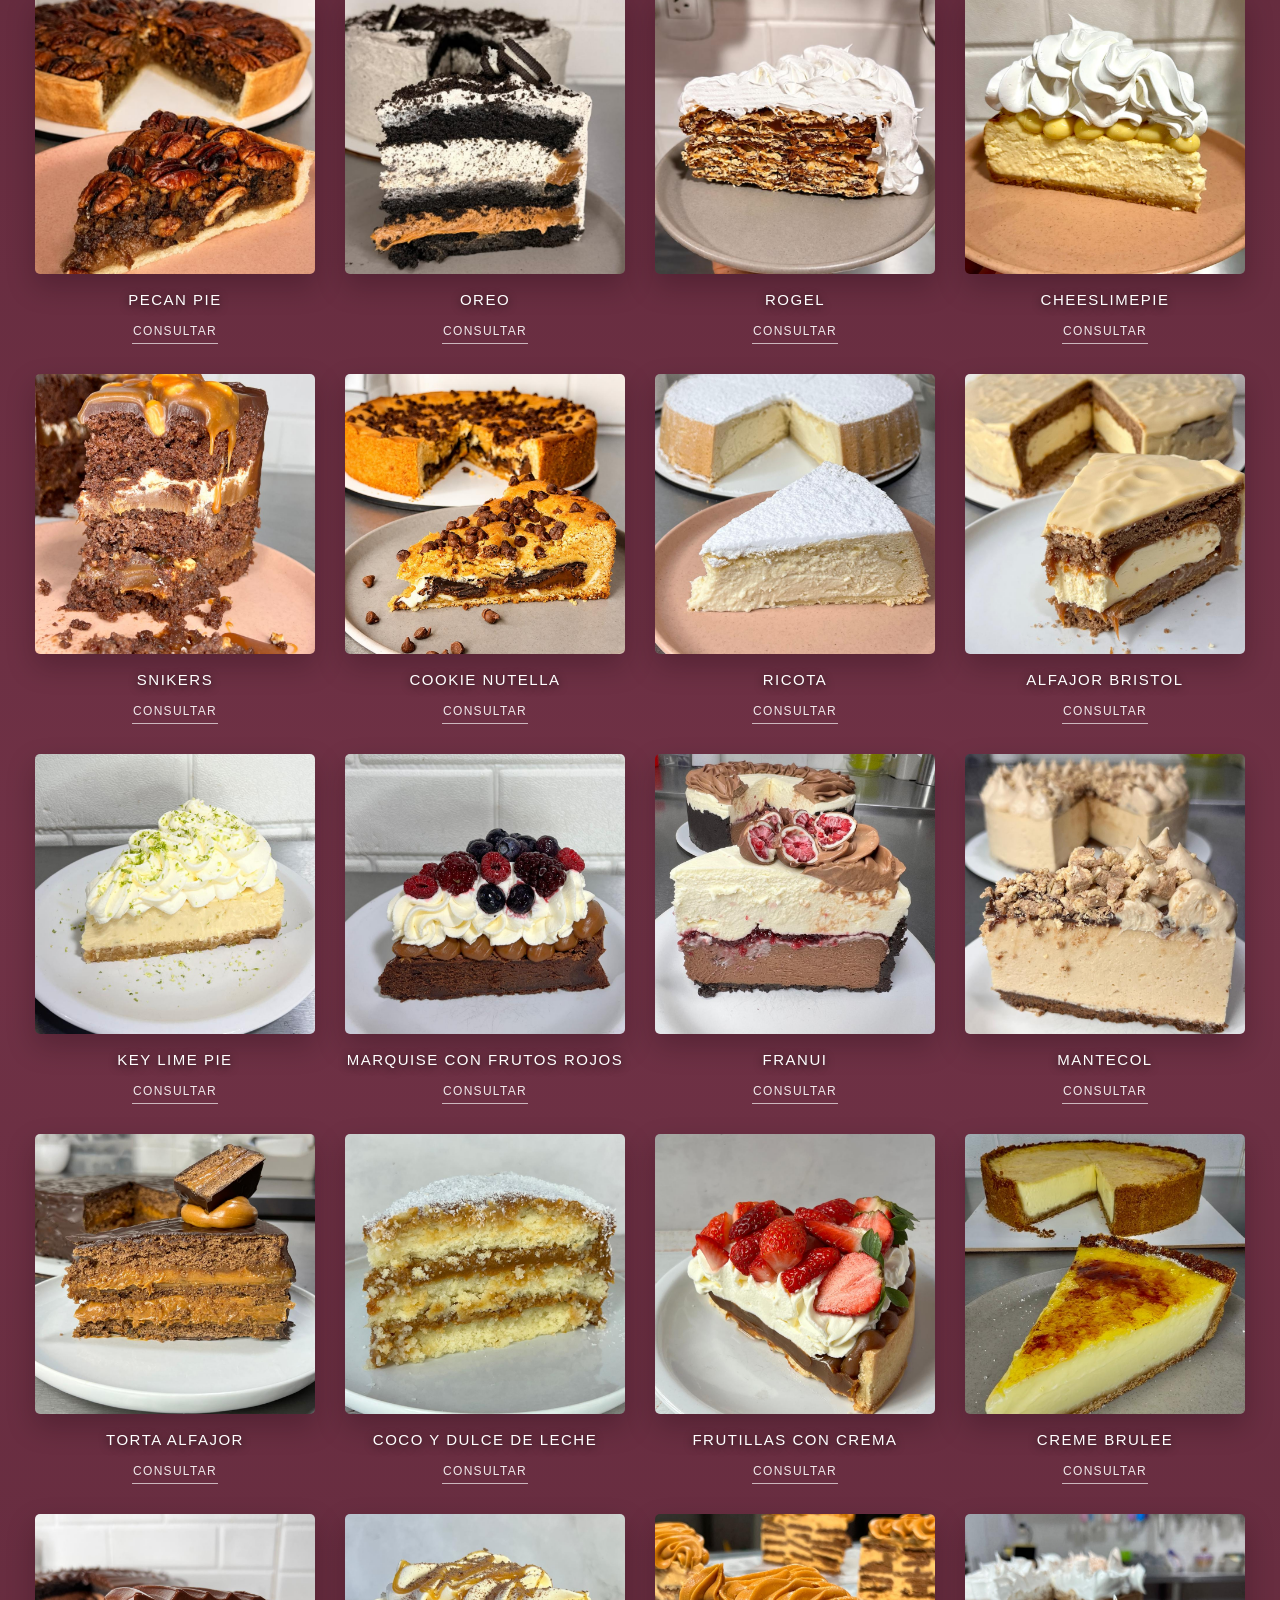
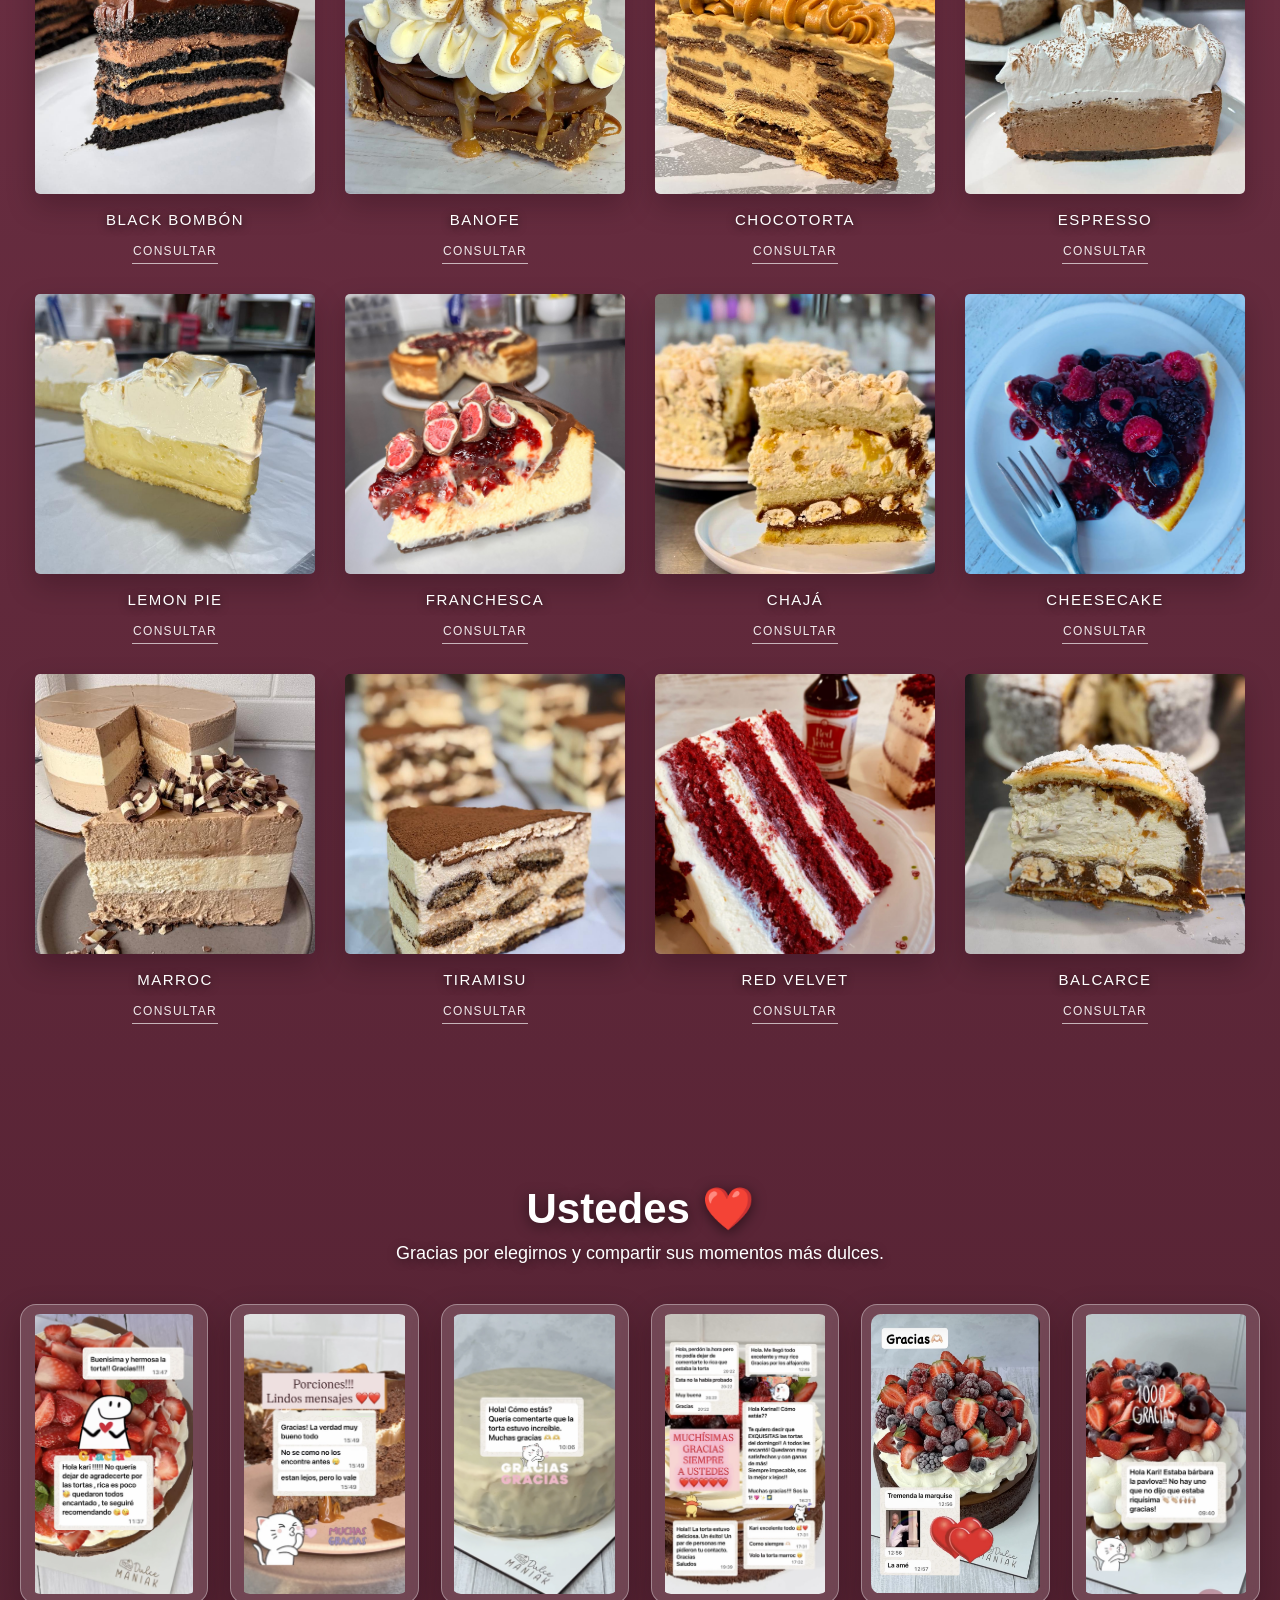
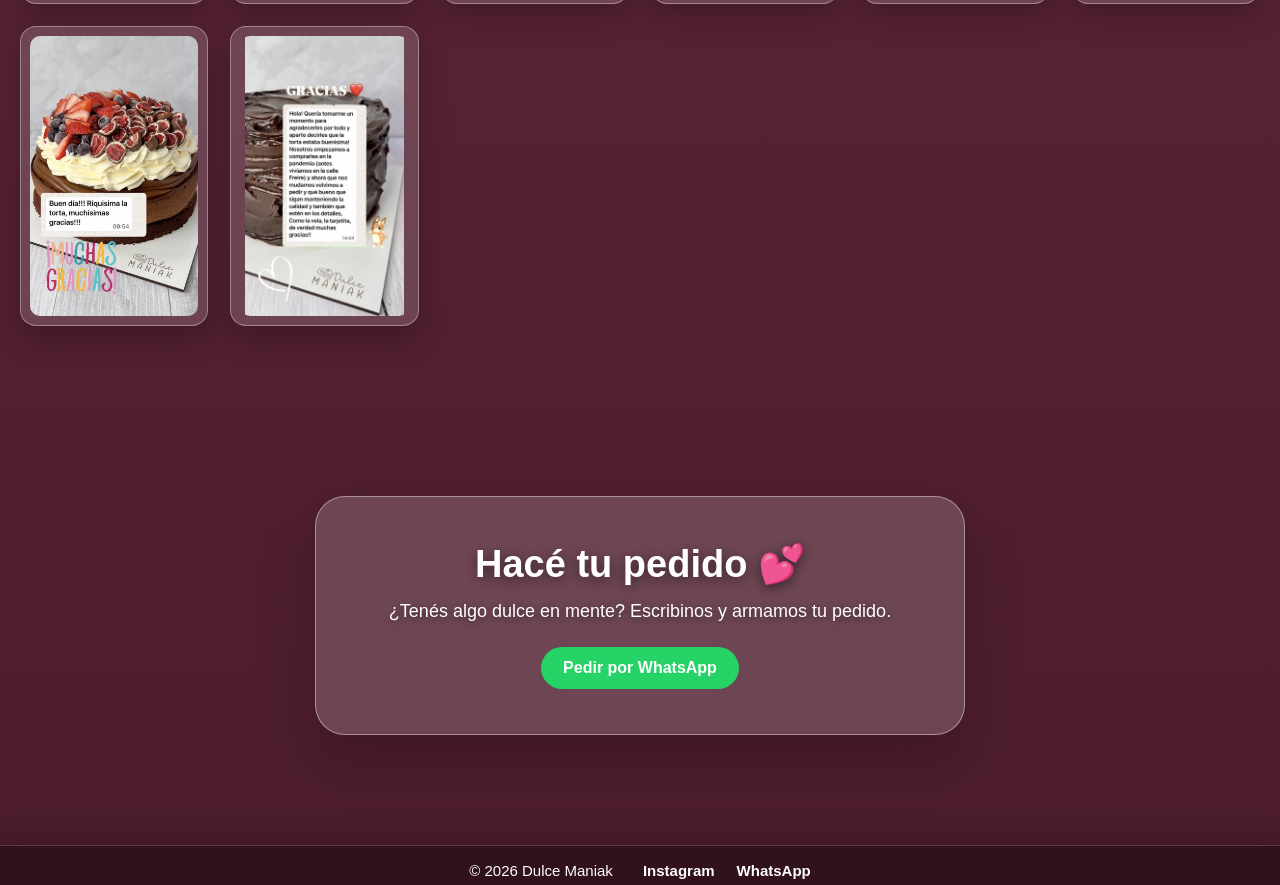
==== commit 27a5cbf6: "Actualizar productos, precios y desayunos" ====
--- a/index.html
+++ b/index.html
@@ -547,9 +547,14 @@
         </p>
 
         <p>
-            💰 <strong>Valor:</strong><br>
-            $75.000
-        </p>
+            📦 <strong>Presentación:</strong>
+        </p>
+
+        <div class="detalle-tamano">
+            <strong>Desayuno completo</strong>
+            <span>Presentación individual</span>
+            <span class="precio">$75.000</span>
+        </div>
 
         <p>
             🎁 <strong>Contenido:</strong><br>
@@ -597,7 +602,6 @@
 
 </article>
 
-
 <!-- DESAYUNO MATERO -->
 <article class="producto" data-categoria="desayunos">
 
@@ -626,9 +630,14 @@
         </p>
 
         <p>
-            💰 <strong>Valor:</strong><br>
-            $78.000
-        </p>
+            📦 <strong>Presentación:</strong>
+        </p>
+
+        <div class="detalle-tamano">
+            <strong>Desayuno Matero completo</strong>
+            <span>Bandeja de 30 × 40 cm</span>
+            <span class="precio">$78.000</span>
+        </div>
 
         <p>
             🎁 <strong>Contenido:</strong><br>
@@ -667,7 +676,6 @@
 
 </article>
 
-
 <!-- CUADRADOS X 15 UNIDADES -->
 <article class="producto" data-categoria="todas">
 
@@ -696,11 +704,6 @@
         </p>
 
         <p>
-            📦 <strong>Presentación:</strong><br>
-            15 unidades de aproximadamente 5 × 5 cm.
-        </p>
-
-        <p>
             🍫 <strong>Variedades:</strong><br>
             • Brownie<br>
             • Lemonies<br>
@@ -711,9 +714,14 @@
         </p>
 
         <p>
-            💰 <strong>Valor:</strong><br>
-            $35.000
-        </p>
+            📦 <strong>Presentación:</strong>
+        </p>
+
+        <div class="detalle-tamano">
+            <strong>15 unidades</strong>
+            <span>Aproximadamente 5 × 5 cm</span>
+            <span class="precio">$35.000</span>
+        </div>
 
         <p>
             ⏰ <strong>Anticipación:</strong><br>
@@ -762,10 +770,11 @@
             Precio por docena.
         </p>
 
-        <p>
-            💰 <strong>Valor:</strong><br>
-            $25.000
-        </p>
+        <div class="detalle-tamano">
+            <strong>Por docena</strong>
+            <span>12 unidades</span>
+            <span class="precio">$25.000</span>
+        </div>
 
         <p>
             ⏰ <strong>Anticipación:</strong><br>
@@ -779,7 +788,6 @@
     </div>
 
 </article>
-
 
 <!-- DESAYUNO MINI TORTA SIN TAZA -->
 <article class="producto" data-categoria="desayunos">
@@ -809,9 +817,14 @@
         </p>
 
         <p>
-            💰 <strong>Valor:</strong><br>
-            $78.000
-        </p>
+            📦 <strong>Presentación:</strong>
+        </p>
+
+        <div class="detalle-tamano">
+            <strong>Desayuno completo</strong>
+            <span>Incluye mini torta de 10 cm</span>
+            <span class="precio">$78.000</span>
+        </div>
 
         <p>
             🎁 <strong>Contenido:</strong><br>
@@ -856,7 +869,6 @@
 
 </article>
 
-
 <!-- DESAYUNO LETTER & NUMBER -->
 <article class="producto" data-categoria="desayunos">
 
@@ -885,9 +897,14 @@
         </p>
 
         <p>
-            💰 <strong>Valor:</strong><br>
-            $78.000
-        </p>
+            📦 <strong>Presentación:</strong>
+        </p>
+
+        <div class="detalle-tamano">
+            <strong>Desayuno completo</strong>
+            <span>Mini torta Letter o Number de 15 × 20 cm</span>
+            <span class="precio">$78.000</span>
+        </div>
 
         <p>
             🎁 <strong>Contenido:</strong><br>
@@ -935,7 +952,6 @@
 
 </article>
 
-
 <!-- DESAYUNO PARA DOS PERSONAS -->
 <article class="producto" data-categoria="desayunos">
 
@@ -964,9 +980,14 @@
         </p>
 
         <p>
-            💰 <strong>Valor:</strong><br>
-            $90.000
-        </p>
+            📦 <strong>Presentación:</strong>
+        </p>
+
+        <div class="detalle-tamano">
+            <strong>Desayuno para 2 personas</strong>
+            <span>Presentación completa</span>
+            <span class="precio">$90.000</span>
+        </div>
 
         <p>
             🎁 <strong>Contenido:</strong><br>
@@ -1006,7 +1027,6 @@
 
 </article>
 
-
 <!-- DESAYUNO INFANTIL -->
 <article class="producto" data-categoria="desayunos">
 
@@ -1035,9 +1055,14 @@
         </p>
 
         <p>
-            💰 <strong>Valor:</strong><br>
-            $75.000
-        </p>
+            📦 <strong>Presentación:</strong>
+        </p>
+
+        <div class="detalle-tamano">
+            <strong>Desayuno Infantil</strong>
+            <span>Presentación completa</span>
+            <span class="precio">$75.000</span>
+        </div>
 
         <p>
             🎁 <strong>Contenido:</strong><br>
@@ -1331,17 +1356,26 @@
         </p>
 
         <p>
-            📏 <strong>Tamaños, porciones y valores:</strong><br><br>
-
-            Grande 22 cm — 15/20 porciones aprox.<br>
-            💰 $95.000<br><br>
-
-            Mediana 20 cm — 10/15 porciones aprox.<br>
-            💰 $85.000<br><br>
-
-            Chica 18 cm — 8/10 porciones aprox.<br>
-            💰 $75.000
-        </p>
+            📏 <strong>Tamaños, porciones y valores:</strong>
+        </p>
+
+        <div class="detalle-tamano">
+            <strong>Grande - 22 cm</strong>
+            <span>15/20 porciones aprox.</span>
+            <span class="precio">$95.000</span>
+        </div>
+
+        <div class="detalle-tamano">
+            <strong>Mediana - 20 cm</strong>
+            <span>10/15 porciones aprox.</span>
+            <span class="precio">$85.000</span>
+        </div>
+
+        <div class="detalle-tamano">
+            <strong>Chica - 18 cm</strong>
+            <span>8/10 porciones aprox.</span>
+            <span class="precio">$75.000</span>
+        </div>
 
         <p>
             ⏰ <strong>Anticipación:</strong><br>
@@ -1356,7 +1390,6 @@
     </div>
 
 </article>
-
        
         <!-- 6 - TORTA HELADA -->
         <article class="producto" data-categoria="todas">
@@ -1423,7 +1456,7 @@
         </article>
 
 
-        <!-- CHEESECAKE DE OREO -->
+       <!-- CHEESECAKE DE OREO -->
 <article class="producto" data-categoria="cheesecake">
 
     <img src="imagenes/cheesecake-oreo.png"
@@ -1454,18 +1487,26 @@
         </p>
 
         <p>
-            📏 <strong>Tamaños y porciones:</strong><br>
-            Grande 22 cm — 20/25 porciones<br>
-            Mediana 20 cm — 15/20 porciones<br>
-            Chica 18 cm — 12/15 porciones
-        </p>
-
-        <p>
-            💰 <strong>Valores:</strong><br>
-            Grande: $85.000<br>
-            Mediana: $75.000<br>
-            Chica: $67.000
-        </p>
+            📏 <strong>Tamaños y porciones:</strong>
+        </p>
+
+        <div class="detalle-tamano">
+            <strong>Grande - 22 cm</strong>
+            <span>20/25 porciones</span>
+            <span class="precio">$85.000</span>
+        </div>
+
+        <div class="detalle-tamano">
+            <strong>Mediana - 20 cm</strong>
+            <span>15/20 porciones</span>
+            <span class="precio">$75.000</span>
+        </div>
+
+        <div class="detalle-tamano">
+            <strong>Chica - 18 cm</strong>
+            <span>12/15 porciones</span>
+            <span class="precio">$67.000</span>
+        </div>
 
         <p>
             ⏰ <strong>Anticipación:</strong><br>
@@ -1482,7 +1523,7 @@
 </article>
 
 
-        <!-- CHEESLIMEPIE -->
+       <!-- CHEESLIMEPIE -->
 <article class="producto" data-categoria="cheesecake">
 
     <img src="imagenes/cheeslimepie.png"
@@ -1511,18 +1552,26 @@
         </p>
 
         <p>
-            📏 <strong>Tamaños y porciones:</strong><br>
-            Grande 22 cm — 20/25 porciones<br>
-            Mediana 20 cm — 15/20 porciones<br>
-            Chica 18 cm — 12/15 porciones
-        </p>
-
-        <p>
-            💰 <strong>Valores:</strong><br>
-            Grande: $82.000<br>
-            Mediana: $72.000<br>
-            Chica: $64.000
-        </p>
+            📏 <strong>Tamaños y porciones:</strong>
+        </p>
+
+        <div class="detalle-tamano">
+            <strong>Grande - 22 cm</strong>
+            <span>20/25 porciones</span>
+            <span class="precio">$82.000</span>
+        </div>
+
+        <div class="detalle-tamano">
+            <strong>Mediana - 20 cm</strong>
+            <span>15/20 porciones</span>
+            <span class="precio">$72.000</span>
+        </div>
+
+        <div class="detalle-tamano">
+            <strong>Chica - 18 cm</strong>
+            <span>12/15 porciones</span>
+            <span class="precio">$64.000</span>
+        </div>
 
         <p>
             ⏰ <strong>Anticipación:</strong><br>
@@ -1537,7 +1586,6 @@
     </div>
 
 </article>
-
 
 
         <!-- 7 - CHEESECAKE NEW YORK -->
@@ -1900,24 +1948,36 @@
         </p>
 
         <p>
-            📏 <strong>Tamaños y porciones:</strong><br>
-            Grande 22 cm — 25/30 porciones<br>
-            Mediana 20 cm — 20/25 porciones<br>
-            Chica 18 cm — 15/18 porciones<br>
-            Pequeña 16 cm — 12/15 porciones
-        </p>
+            📏 <strong>Tamaños y porciones:</strong>
+        </p>
+
+        <div class="detalle-tamano">
+            <strong>Grande - 22 cm</strong>
+            <span>25/30 porciones</span>
+            <span class="precio">$110.000</span>
+        </div>
+
+        <div class="detalle-tamano">
+            <strong>Mediana - 20 cm</strong>
+            <span>20/25 porciones</span>
+            <span class="precio">$95.000</span>
+        </div>
+
+        <div class="detalle-tamano">
+            <strong>Chica - 18 cm</strong>
+            <span>15/18 porciones</span>
+            <span class="precio">$85.000</span>
+        </div>
+
+        <div class="detalle-tamano">
+            <strong>Pequeña - 16 cm</strong>
+            <span>12/15 porciones</span>
+            <span class="precio">$75.000</span>
+        </div>
 
         <p>
             📌 Rendimiento estimado, siempre dependiendo
             de cómo se fraccione.
-        </p>
-
-        <p>
-            💰 <strong>Valores:</strong><br>
-            22 cm: $110.000<br>
-            20 cm: $95.000<br>
-            18 cm: $85.000<br>
-            16 cm: $75.000
         </p>
 
         <p>
@@ -1931,6 +1991,10 @@
             ⏰ <strong>Anticipación:</strong><br>
             Encargo con 48 hs mínimo de anticipación,
             sujeto a disponibilidad.
+        </p>
+
+        <p>
+            💵 Precios correspondientes a contado/efectivo.
         </p>
 
     </div>
@@ -2511,7 +2575,7 @@
         </article>
 
 
-        <!-- RED VELVET -->
+       <!-- RED VELVET -->
 <article class="producto" data-categoria="bizcochuelos">
 
     <img src="imagenes/red-velvet.png"
@@ -2541,18 +2605,26 @@
         </p>
 
         <p>
-            📏 <strong>Tamaños y porciones:</strong><br>
-            Grande 22 cm — 25/30 porciones<br>
-            Mediana 20 cm — 20/25 porciones<br>
-            Chica 18 cm — 15/18 porciones
-        </p>
-
-        <p>
-            💰 <strong>Valores:</strong><br>
-            Grande: $95.000<br>
-            Mediana: $85.000<br>
-            Chica: $75.000
-        </p>
+            📏 <strong>Tamaños y porciones:</strong>
+        </p>
+
+        <div class="detalle-tamano">
+            <strong>Grande - 22 cm</strong>
+            <span>25/30 porciones</span>
+            <span class="precio">$95.000</span>
+        </div>
+
+        <div class="detalle-tamano">
+            <strong>Mediana - 20 cm</strong>
+            <span>20/25 porciones</span>
+            <span class="precio">$85.000</span>
+        </div>
+
+        <div class="detalle-tamano">
+            <strong>Chica - 18 cm</strong>
+            <span>15/18 porciones</span>
+            <span class="precio">$75.000</span>
+        </div>
 
         <p>
             ⏰ <strong>Anticipación:</strong><br>
@@ -2734,28 +2806,36 @@
         </p>
 
         <p>
-            📏 <strong>Tamaños, rendimiento y valores:</strong><br><br>
-
-            <strong>22 cm</strong><br>
-            35/40 porciones aprox.<br>
-            Peso aproximado: 4 a 5 kg o más<br>
-            💰 $120.000<br><br>
-
-            <strong>20 cm</strong><br>
-            25/30 porciones aprox.<br>
-            Peso aproximado: 3 a 4 kg o más<br>
-            💰 $110.000<br><br>
-
-            <strong>18 cm</strong><br>
-            18/25 porciones aprox.<br>
-            Peso aproximado: 2 a 3 kg o más<br>
-            💰 $100.000<br><br>
-
-            <strong>16 cm</strong><br>
-            15/18 porciones aprox.<br>
-            Peso aproximado: 2 kg o más<br>
-            💰 $90.000
-        </p>
+            📏 <strong>Tamaños, rendimiento y valores:</strong>
+        </p>
+
+        <div class="detalle-tamano">
+            <strong>Grande - 22 cm</strong>
+            <span>35/40 porciones aprox.</span>
+            <span>Peso aproximado: 4 a 5 kg o más</span>
+            <span class="precio">$120.000</span>
+        </div>
+
+        <div class="detalle-tamano">
+            <strong>Mediana - 20 cm</strong>
+            <span>25/30 porciones aprox.</span>
+            <span>Peso aproximado: 3 a 4 kg o más</span>
+            <span class="precio">$110.000</span>
+        </div>
+
+        <div class="detalle-tamano">
+            <strong>Chica - 18 cm</strong>
+            <span>18/25 porciones aprox.</span>
+            <span>Peso aproximado: 2 a 3 kg o más</span>
+            <span class="precio">$100.000</span>
+        </div>
+
+        <div class="detalle-tamano">
+            <strong>Pequeña - 16 cm</strong>
+            <span>15/18 porciones aprox.</span>
+            <span>Peso aproximado: 2 kg o más</span>
+            <span class="precio">$90.000</span>
+        </div>
 
         <p>
             ⚠️ <strong>Importante:</strong><br>
@@ -2777,7 +2857,6 @@
     </div>
 
 </article>
-
 
         <!-- TORTA VINTAGE -->
 <article class="producto" data-categoria="bizcochuelos">
@@ -2833,17 +2912,26 @@
         </p>
 
         <p>
-            📏 <strong>Tamaños, porciones y valores:</strong><br><br>
-
-            20 cm — 20/25 porciones<br>
-            💰 $130.000<br><br>
-
-            18 cm — 18/20 porciones aprox.<br>
-            💰 $120.000<br><br>
-
-            16 cm — 15/18 porciones aprox.<br>
-            💰 $105.000
-        </p>
+            📏 <strong>Tamaños, porciones y valores:</strong>
+        </p>
+
+        <div class="detalle-tamano">
+            <strong>Mediana - 20 cm</strong>
+            <span>20/25 porciones</span>
+            <span class="precio">$130.000</span>
+        </div>
+
+        <div class="detalle-tamano">
+            <strong>Chica - 18 cm</strong>
+            <span>18/20 porciones aprox.</span>
+            <span class="precio">$120.000</span>
+        </div>
+
+        <div class="detalle-tamano">
+            <strong>Pequeña - 16 cm</strong>
+            <span>15/18 porciones aprox.</span>
+            <span class="precio">$105.000</span>
+        </div>
 
         <p>
             📌 El rendimiento siempre depende de cómo
@@ -2854,10 +2942,13 @@
             💳 <strong>Todos los pedidos se toman con seña.</strong>
         </p>
 
+        <p>
+            💵 Precios correspondientes a contado/efectivo.
+        </p>
+
     </div>
 
 </article>
-
         <!-- 24 - COCO Y DULCE DE LECHE -->
         <article class="producto" data-categoria="bizcochuelos">
             <img src="imagenes/Tortadecocoydulcedeleche.png" alt="Torta de coco y dulce de leche" loading="lazy">
--- a/style.css
+++ b/style.css
@@ -2237,3 +2237,5 @@
 }
 
 
+
+
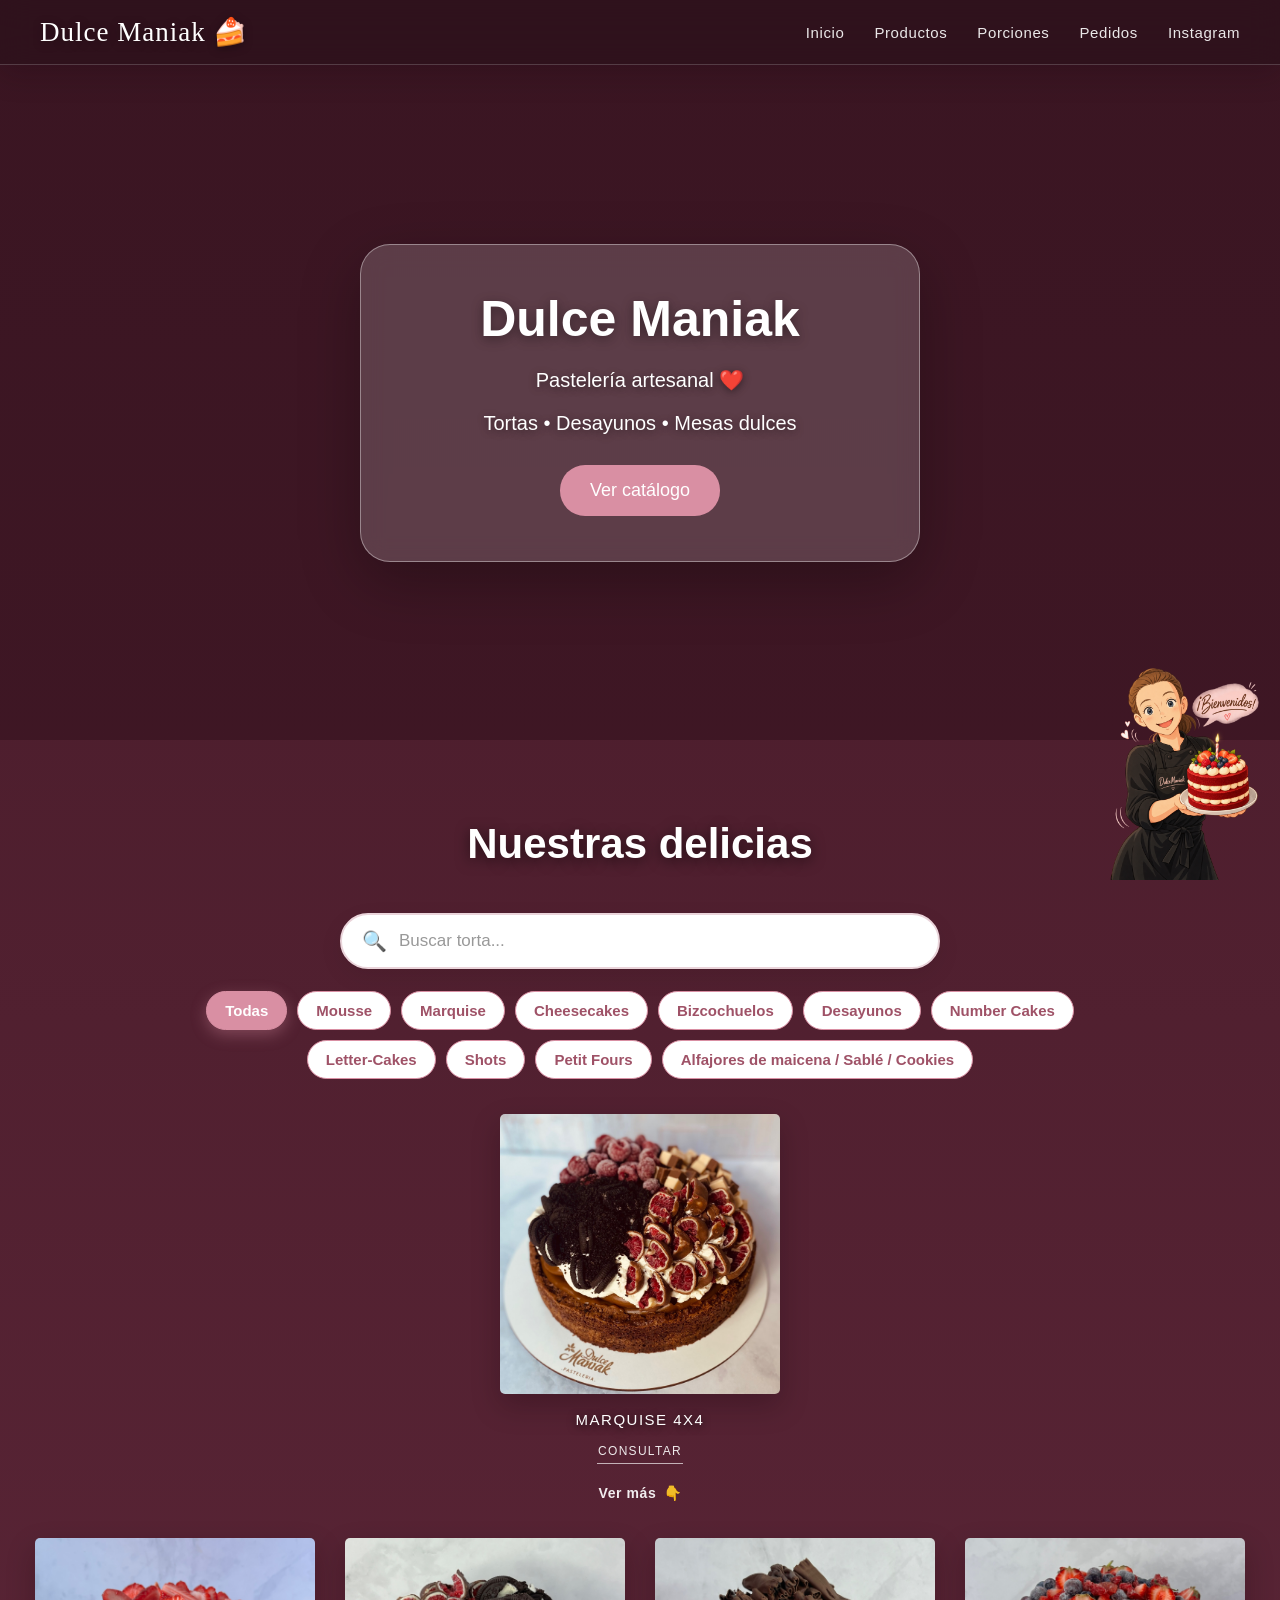
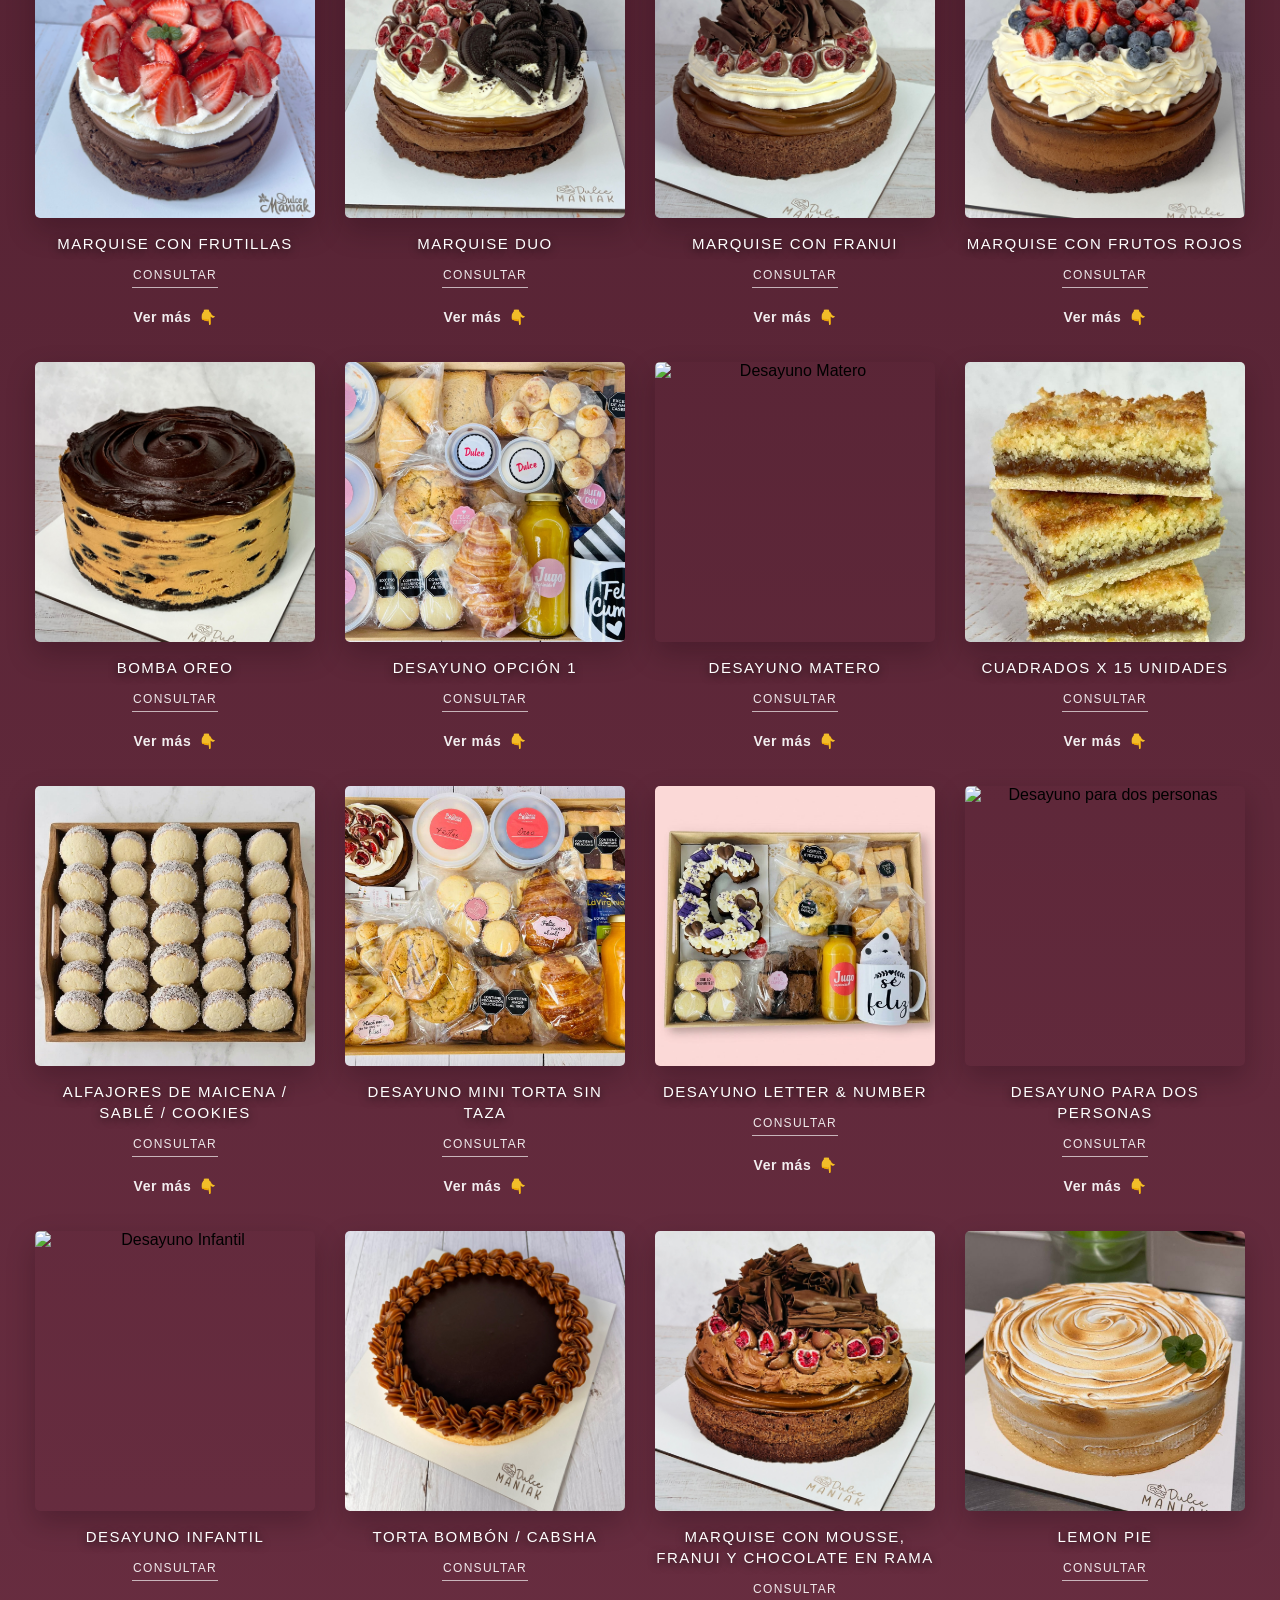
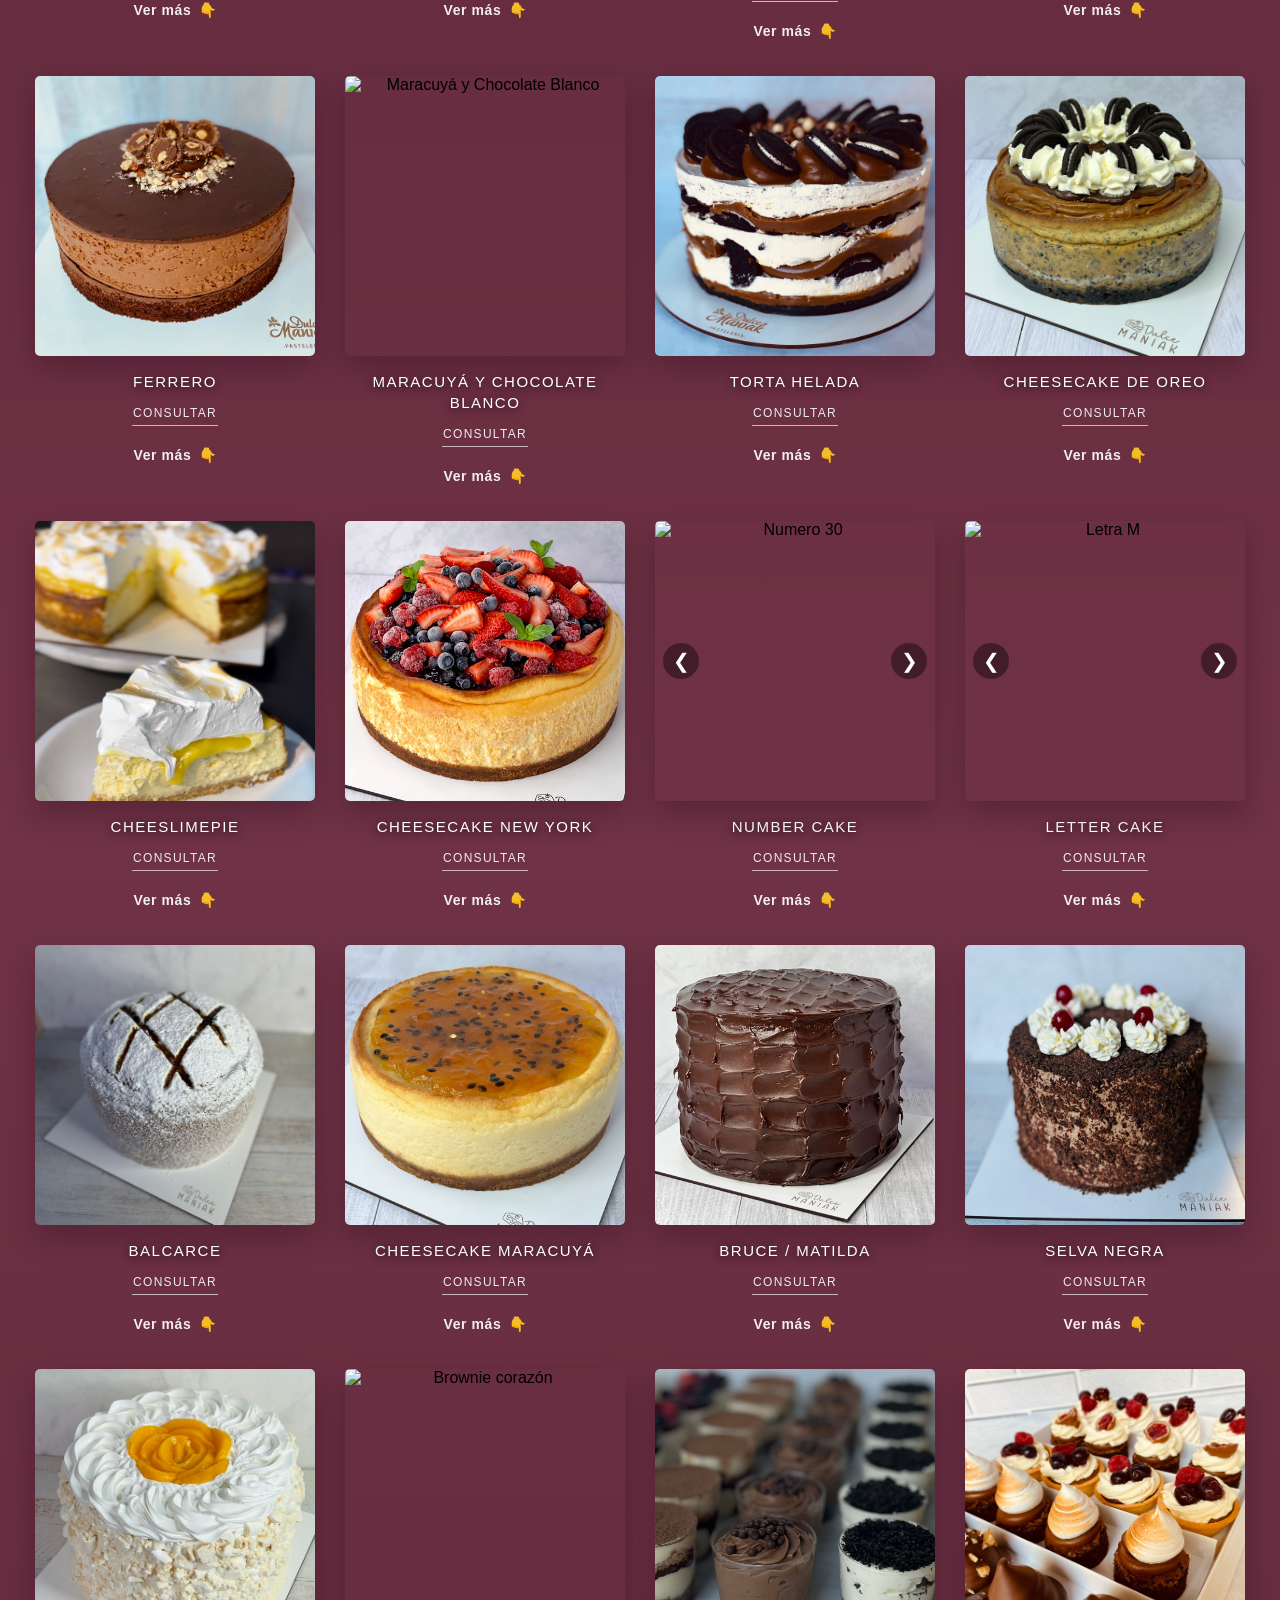
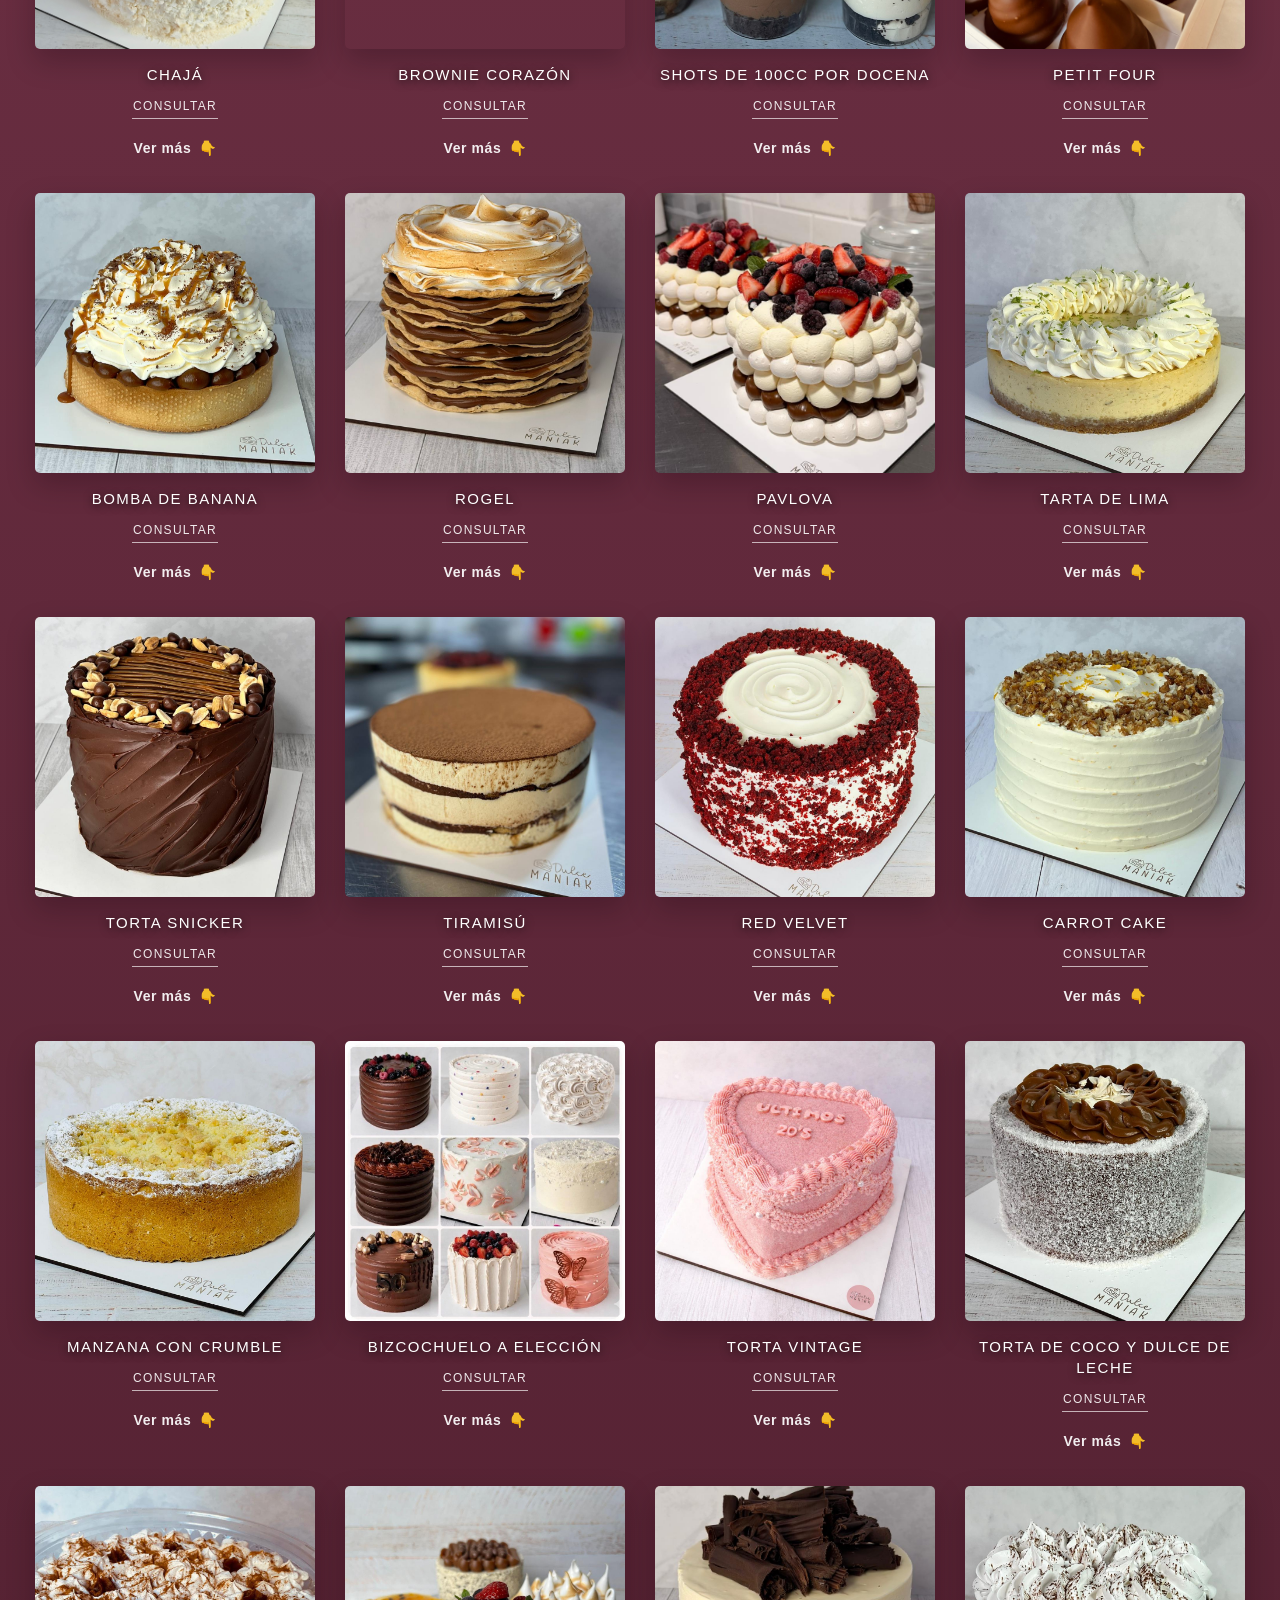
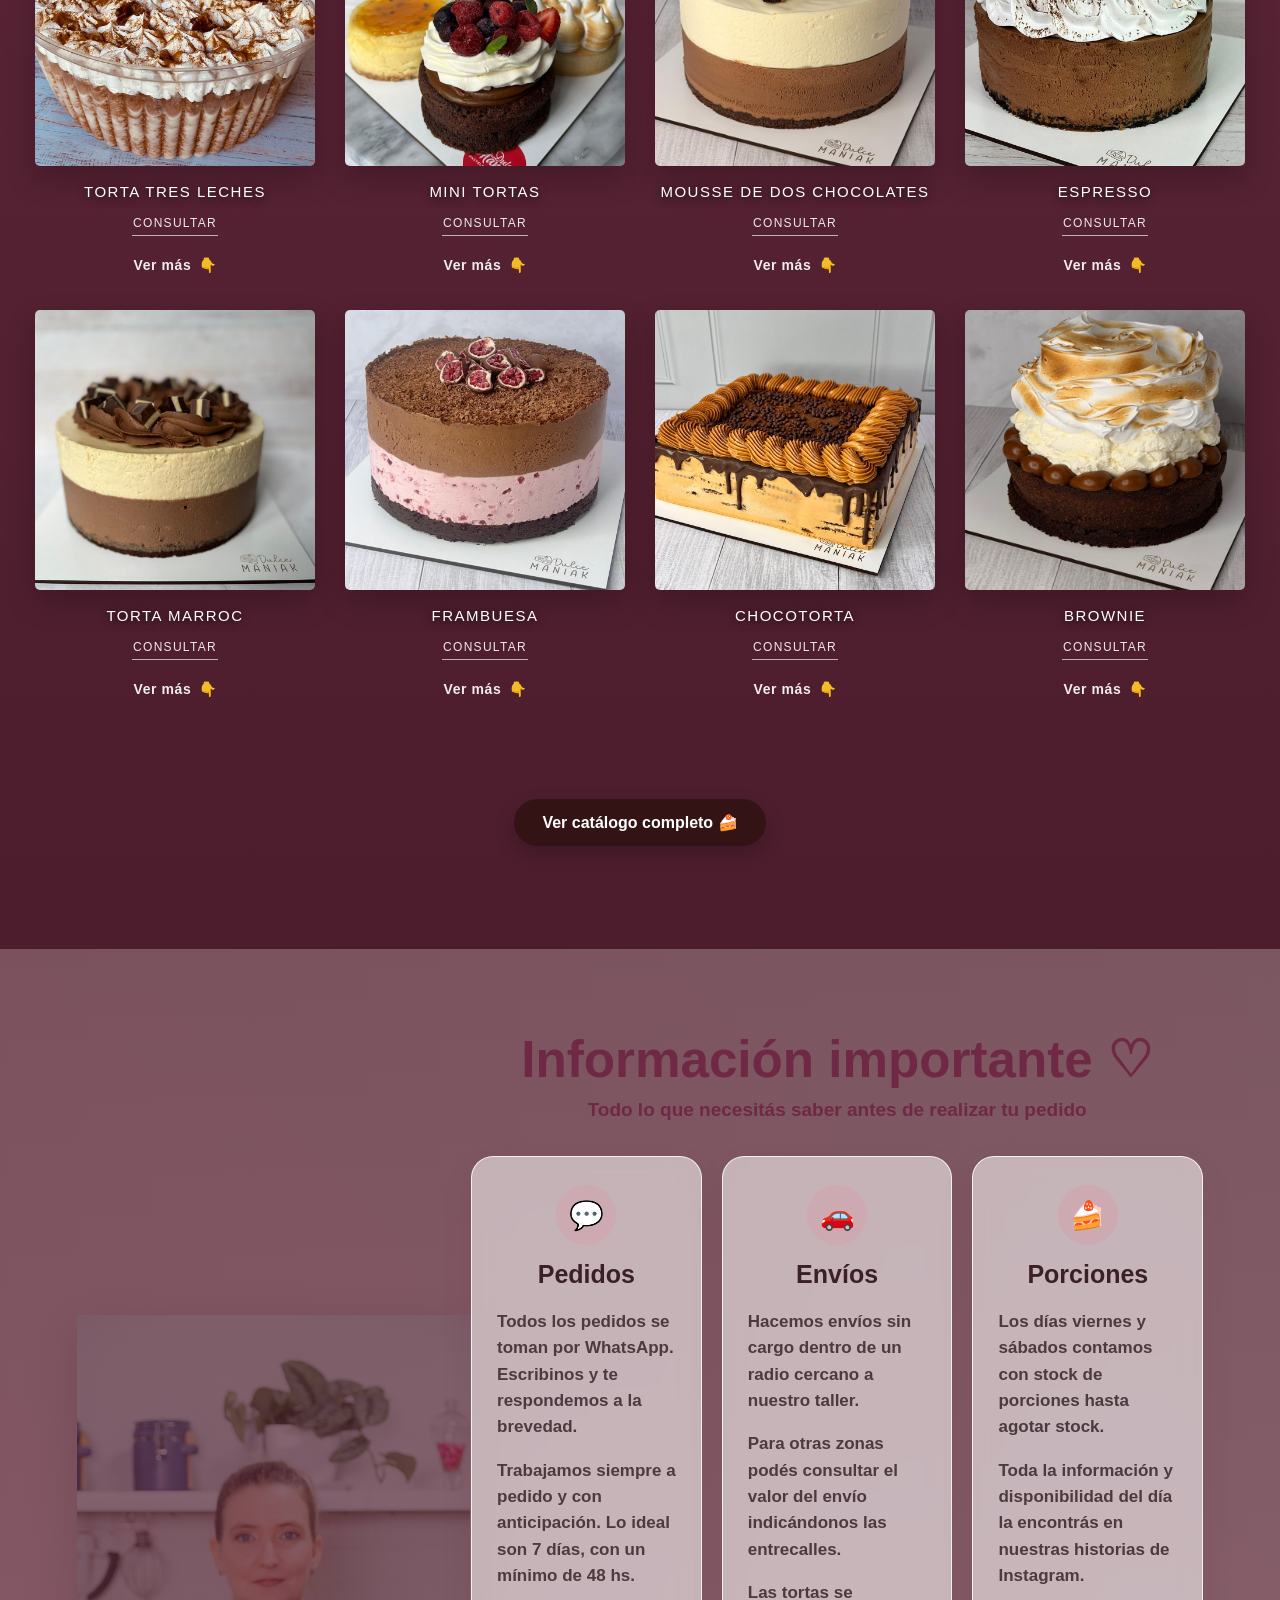
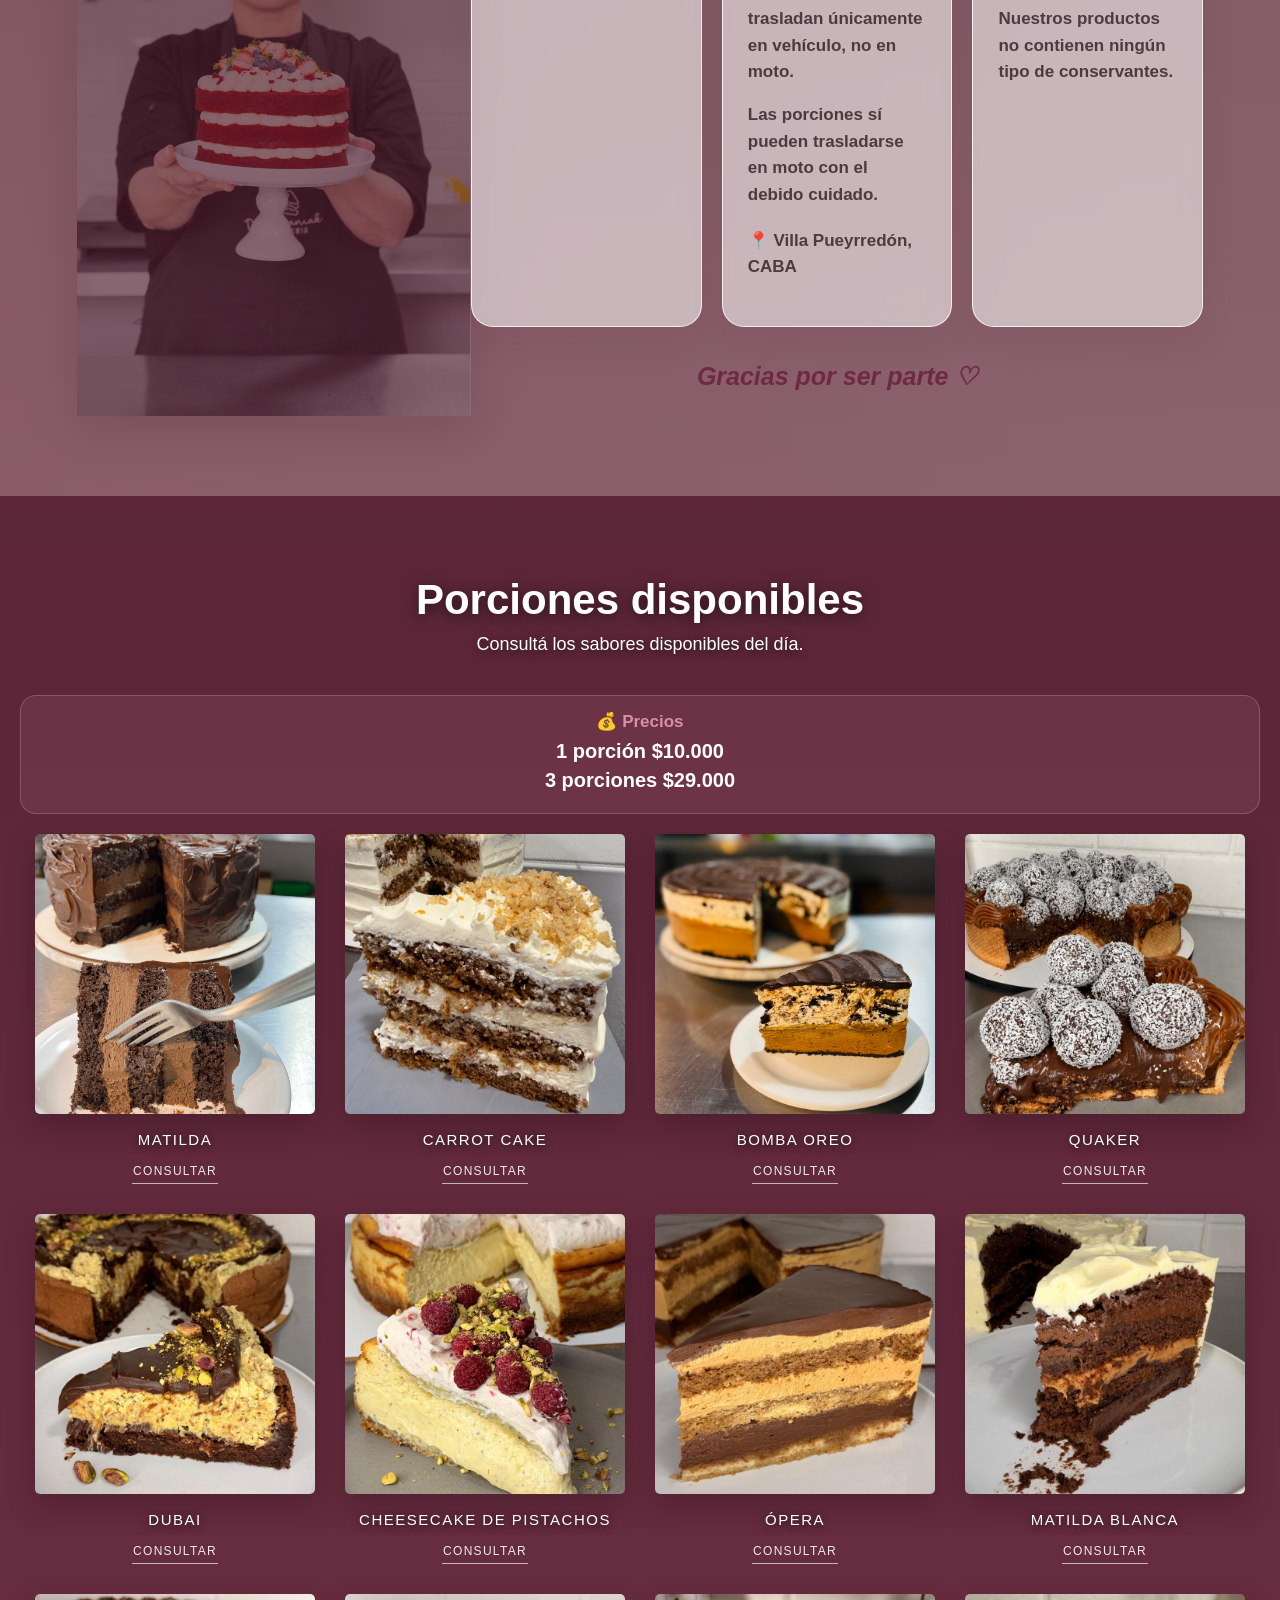
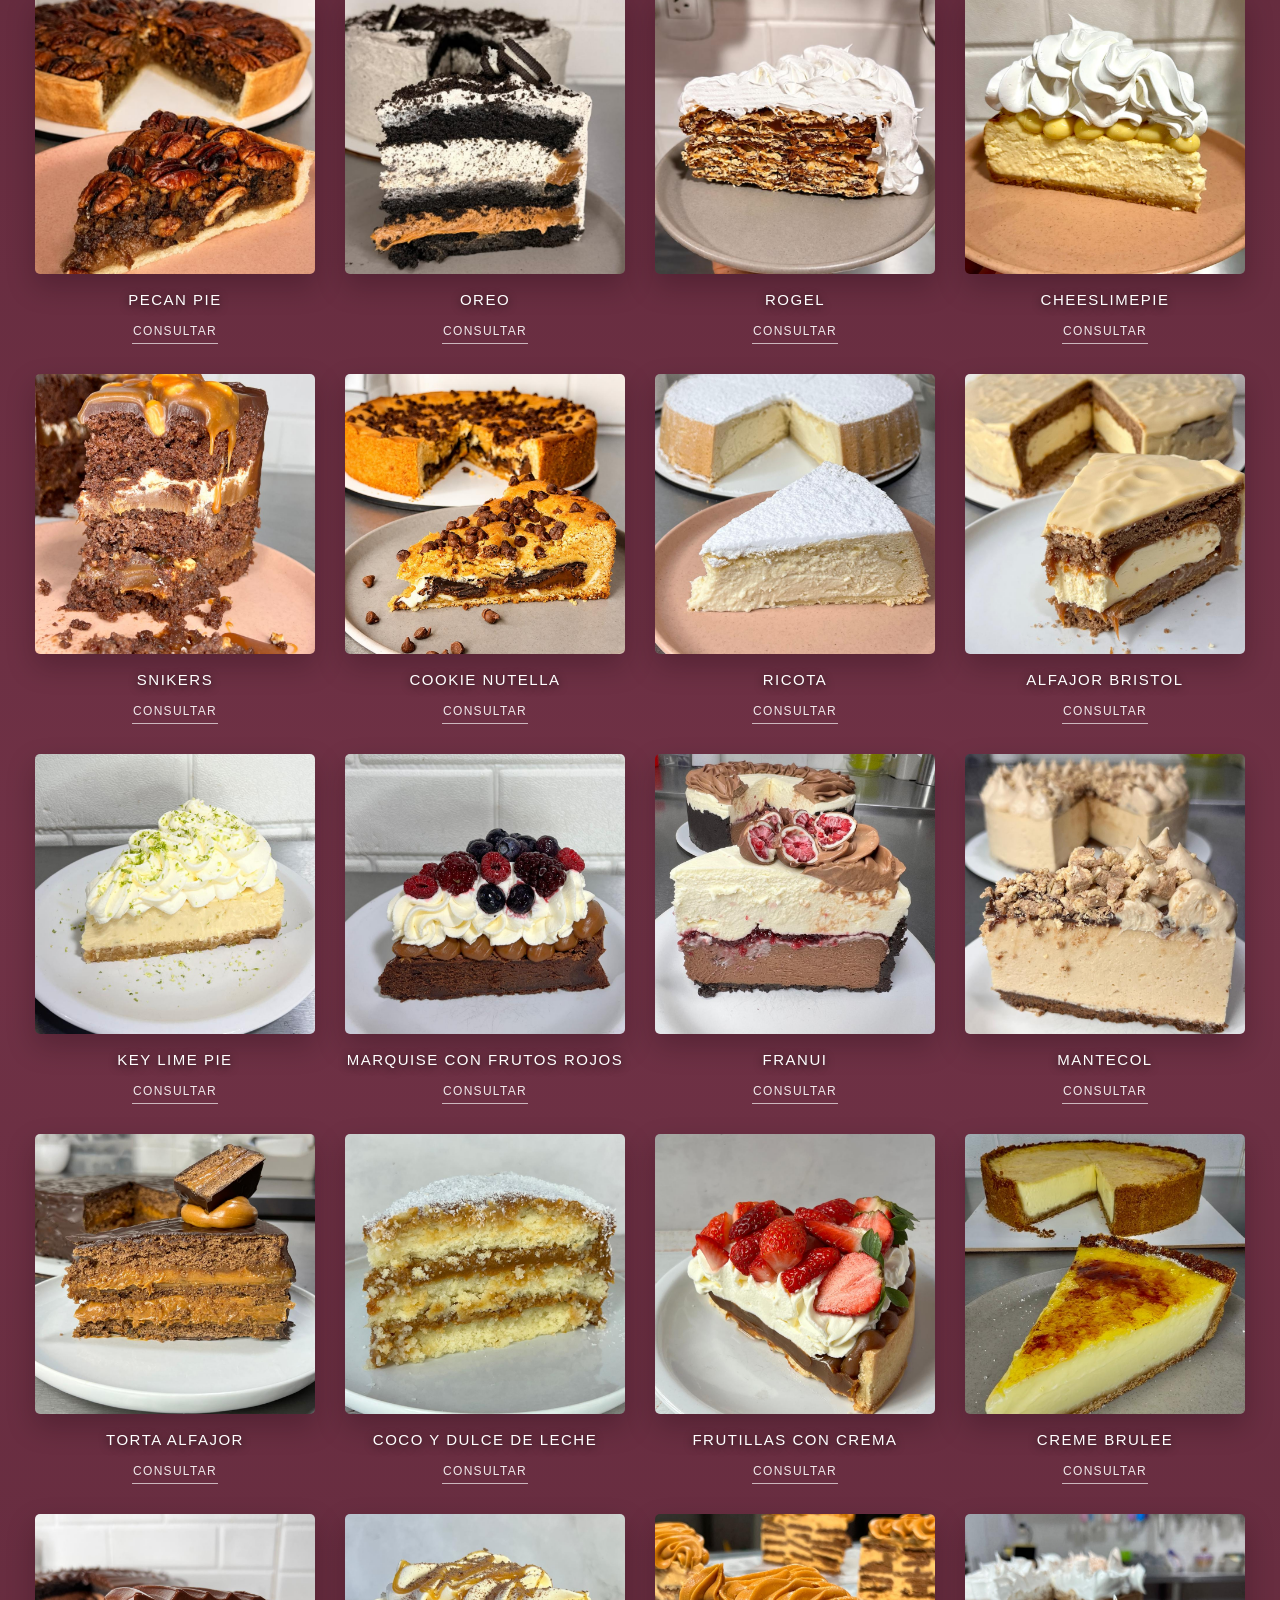
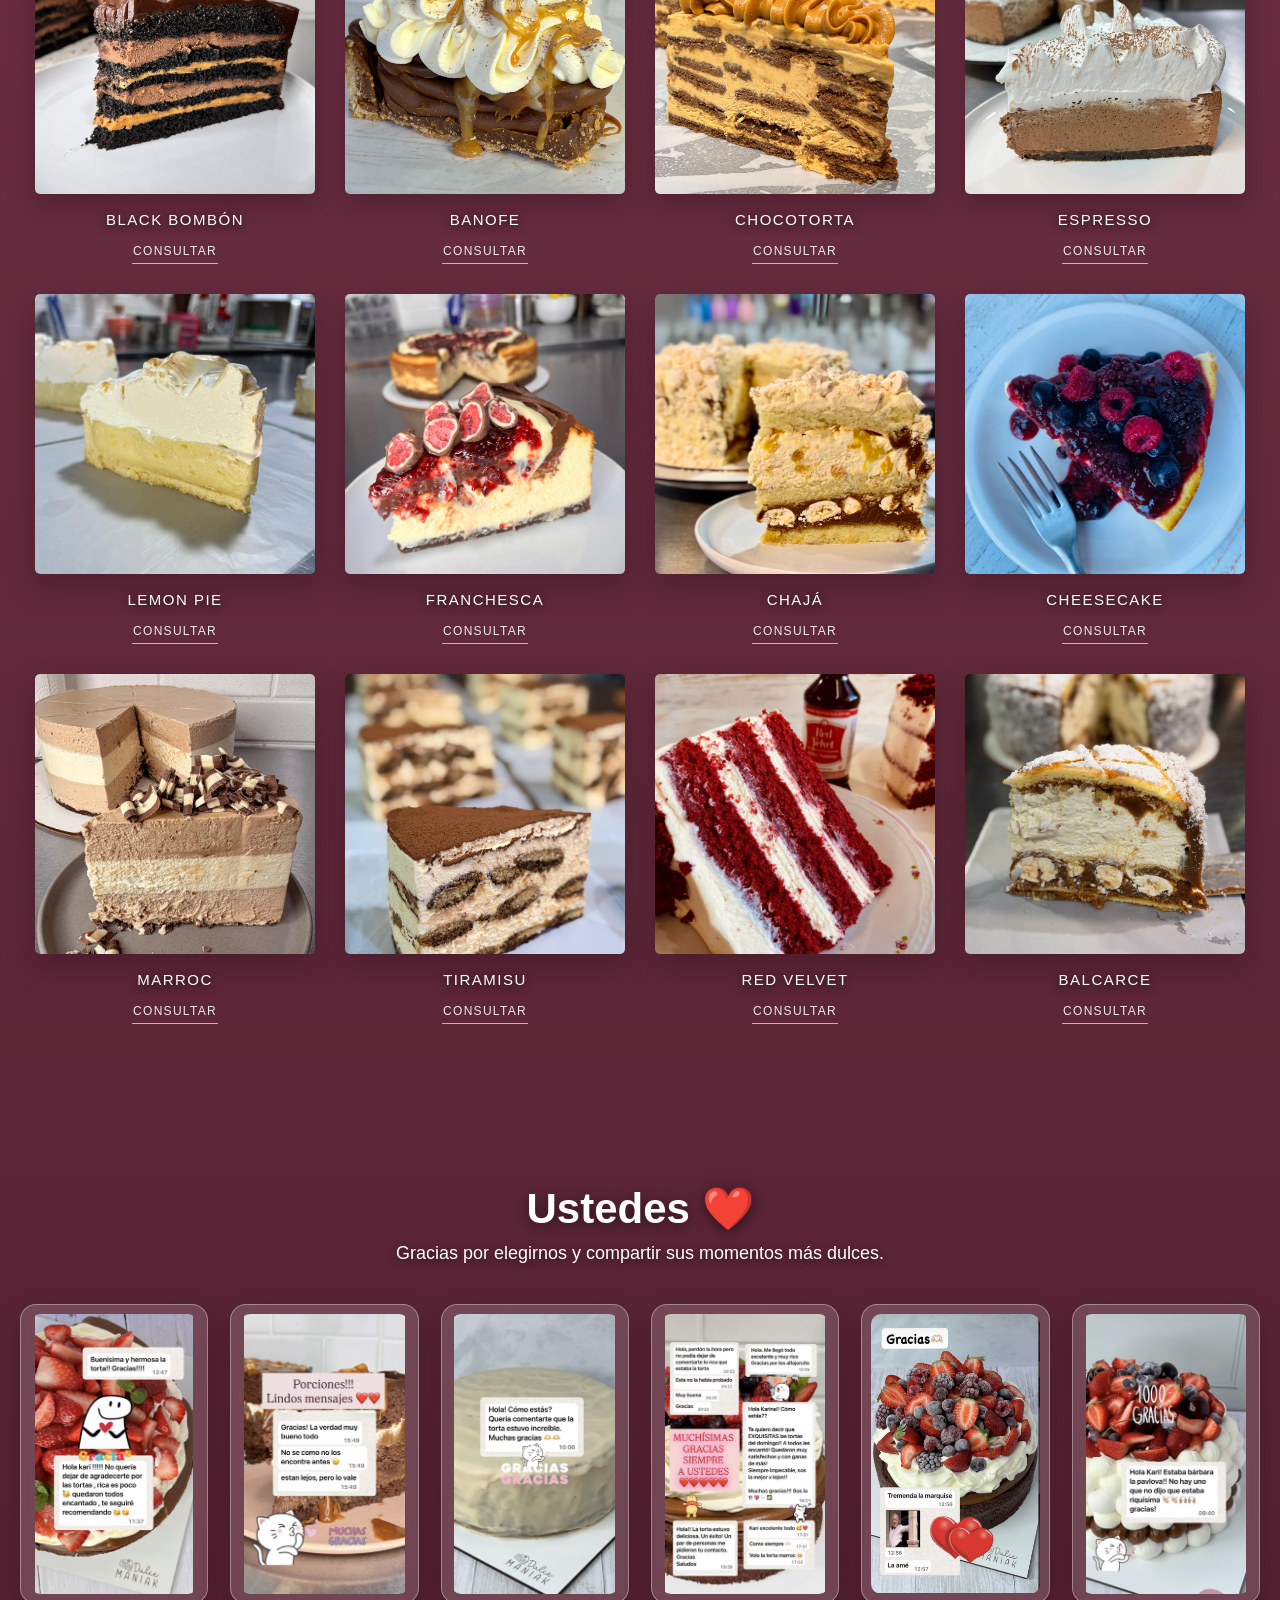
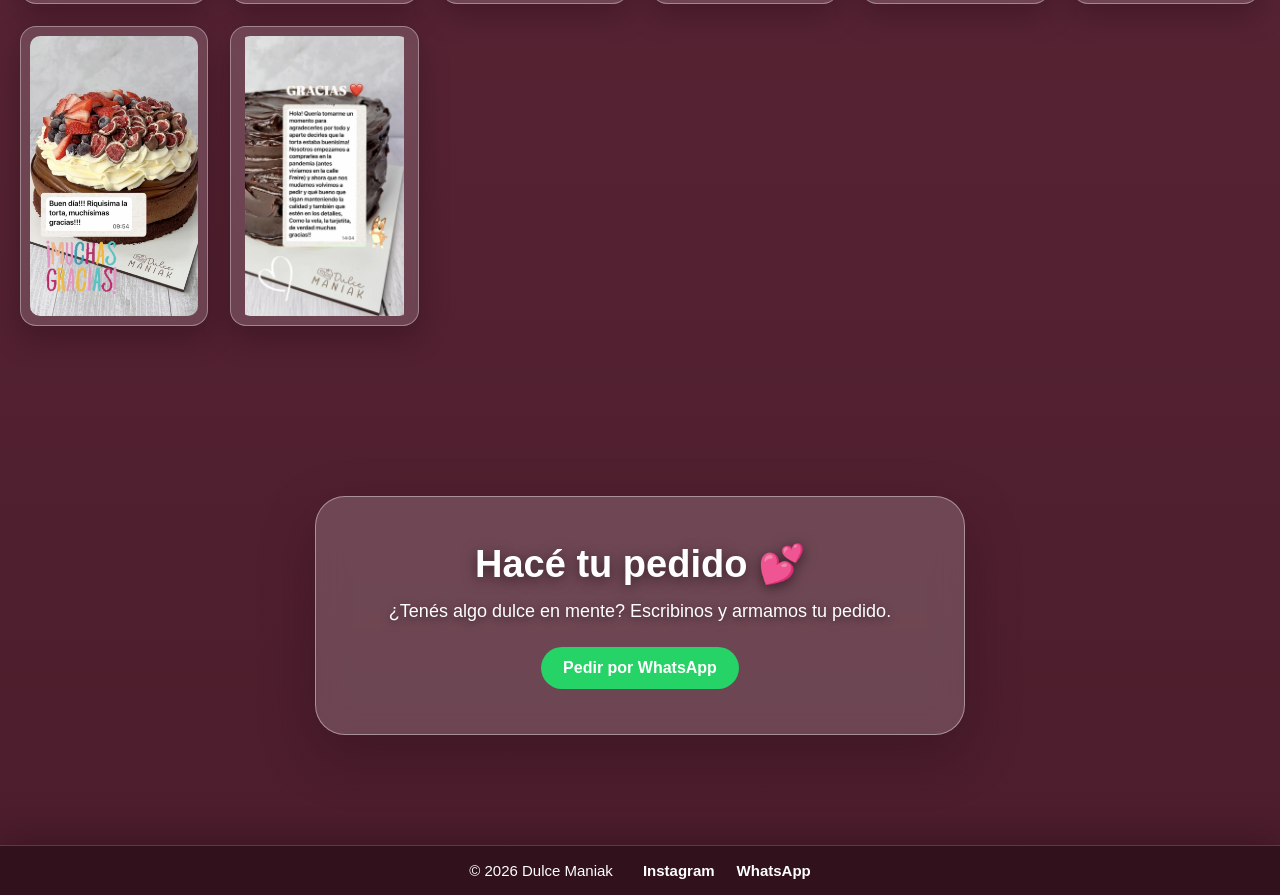
==== commit 43ab9f37: "Agrego favicon de Dulce Maniak" ====
--- a/index.html
+++ b/index.html
@@ -7,6 +7,8 @@
 
     <title>Dulce Maniak | Pastelería</title>
 
+    <link rel="icon" type="image/png" href="/favicon.png">
+    
     <link rel="stylesheet" href="style.css">
 </head>
 
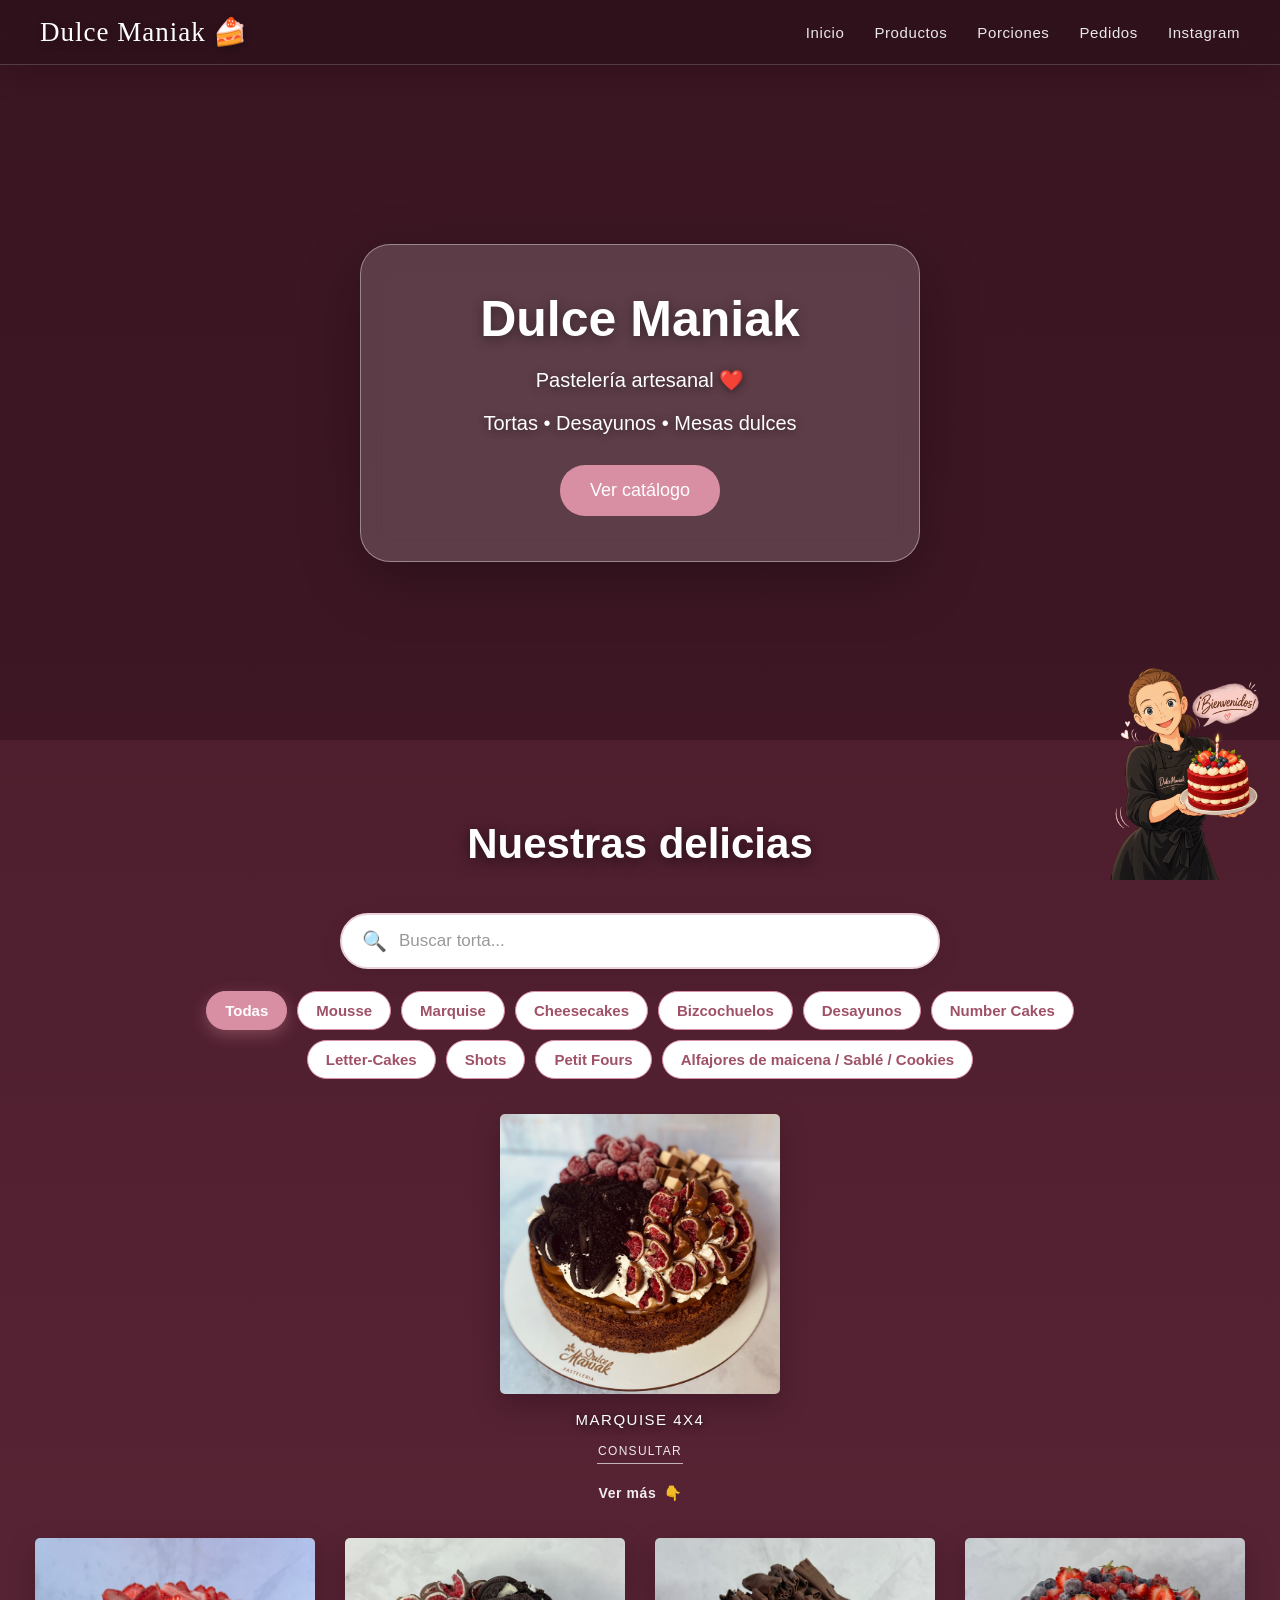
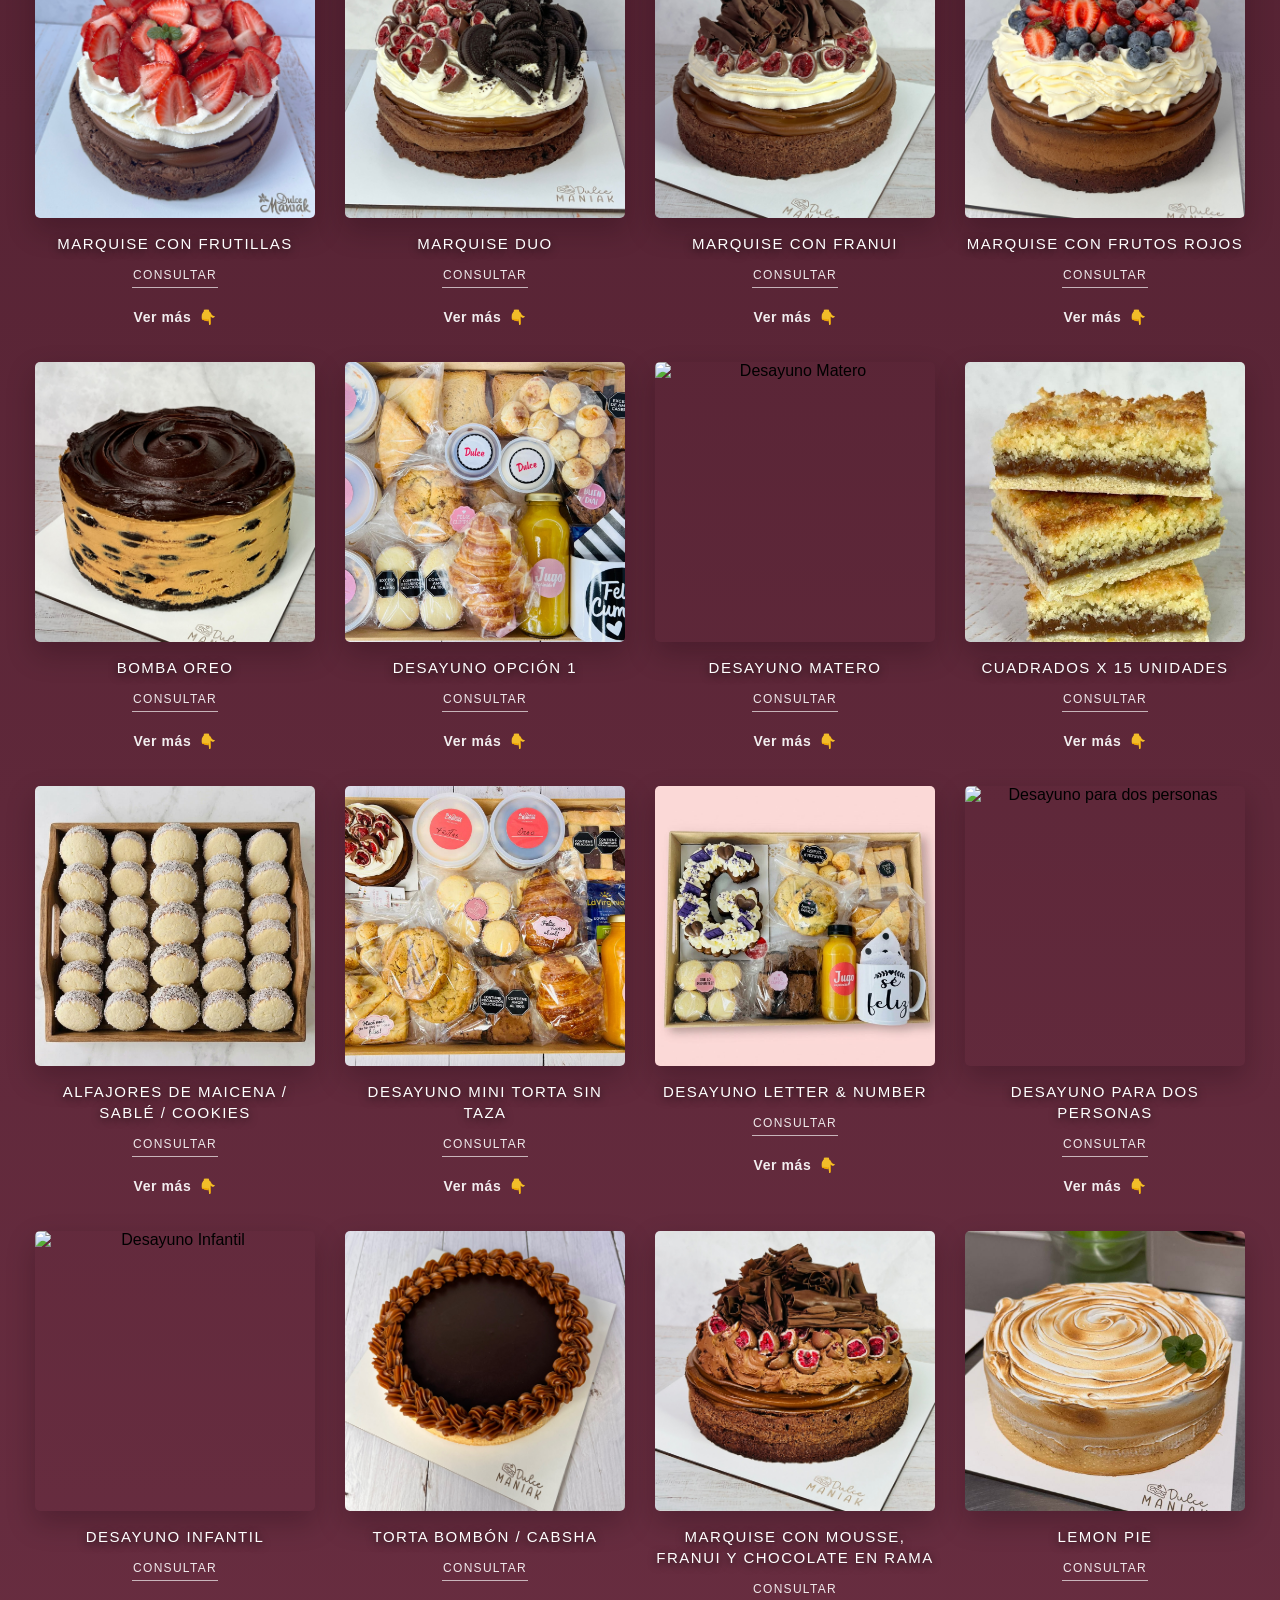
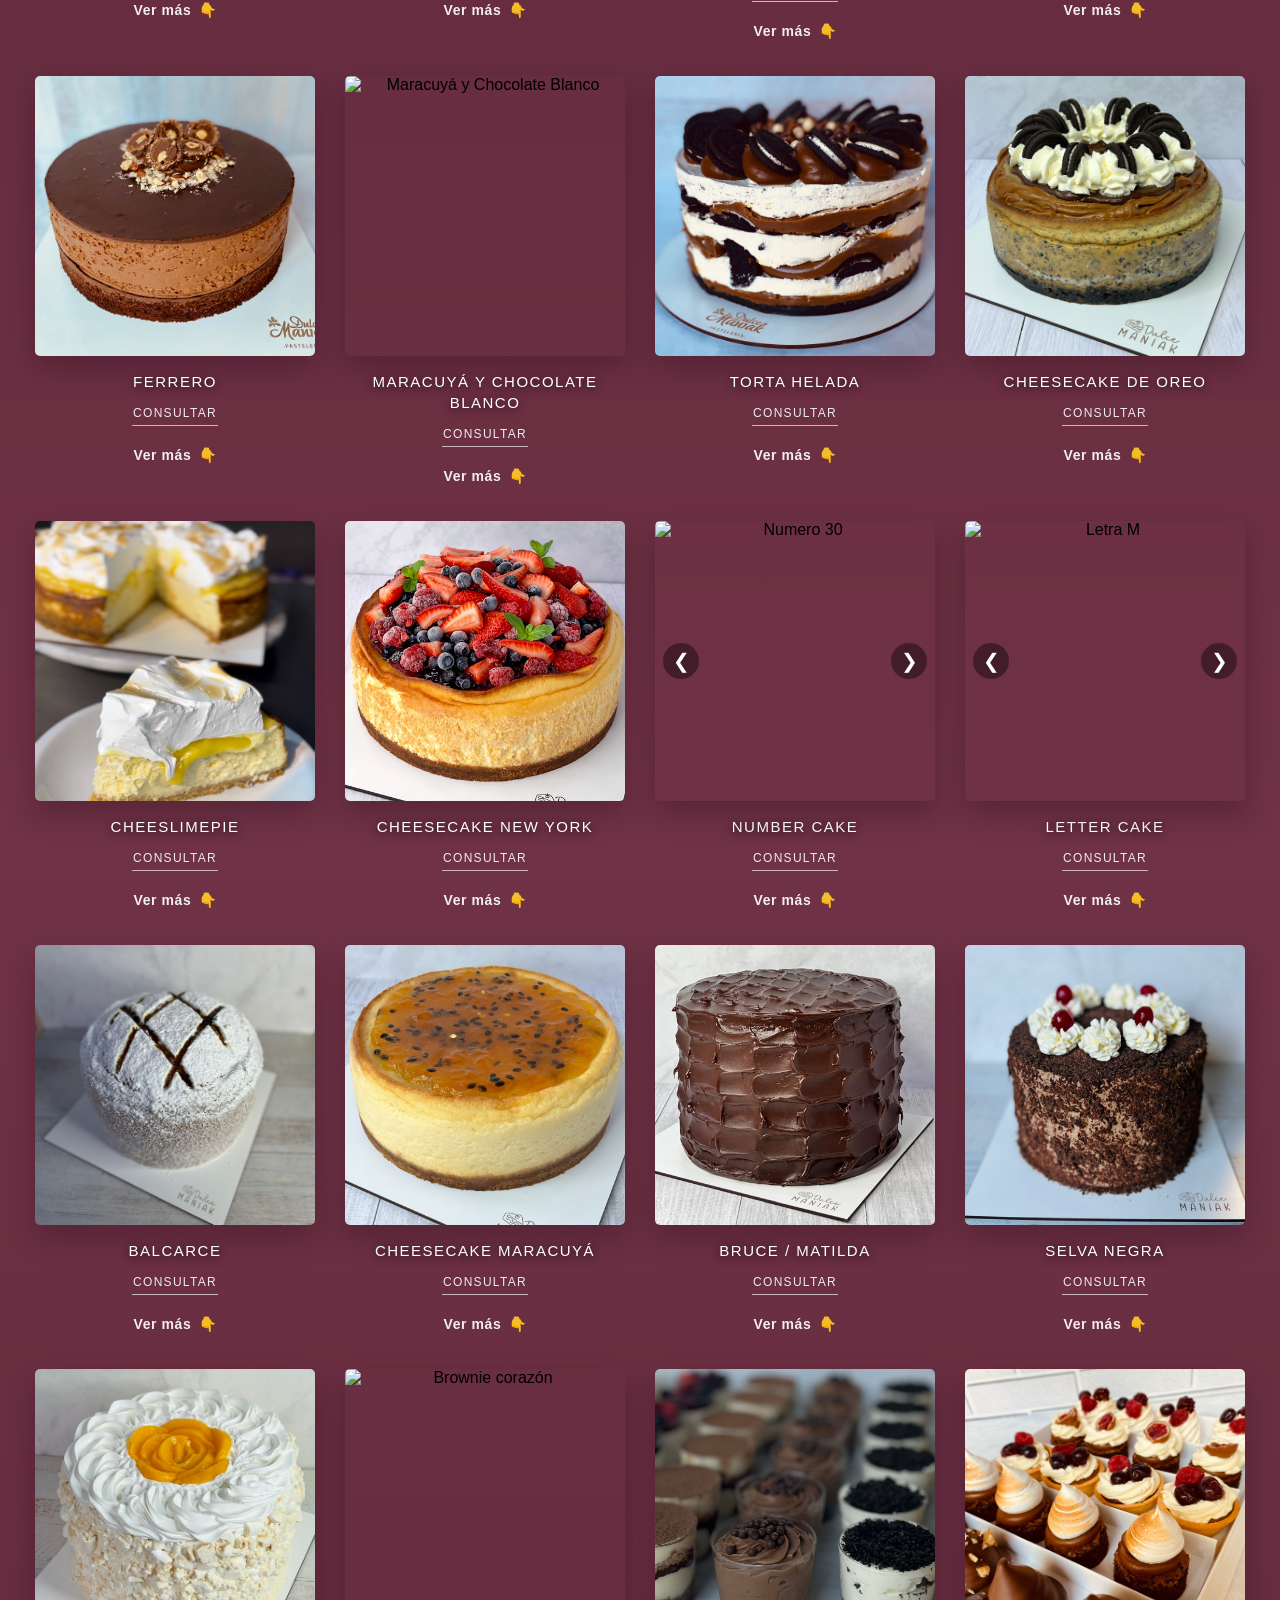
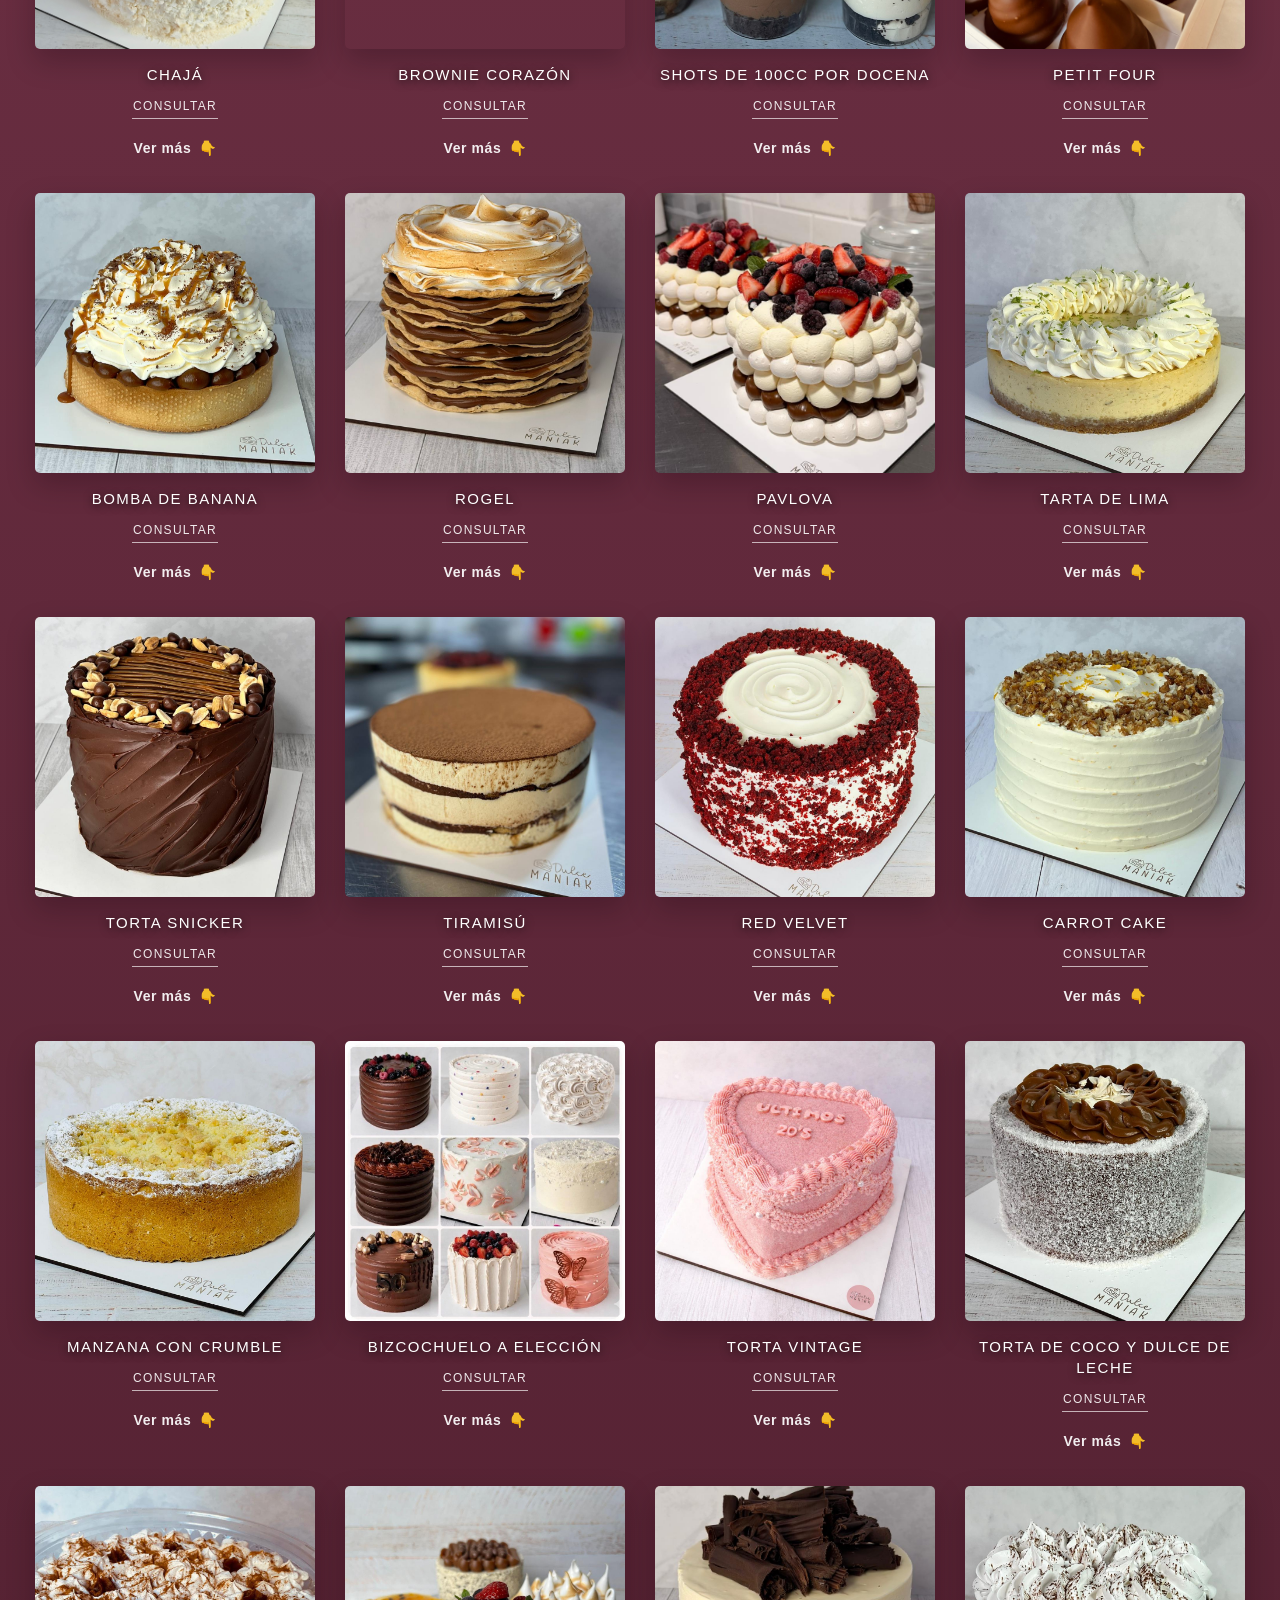
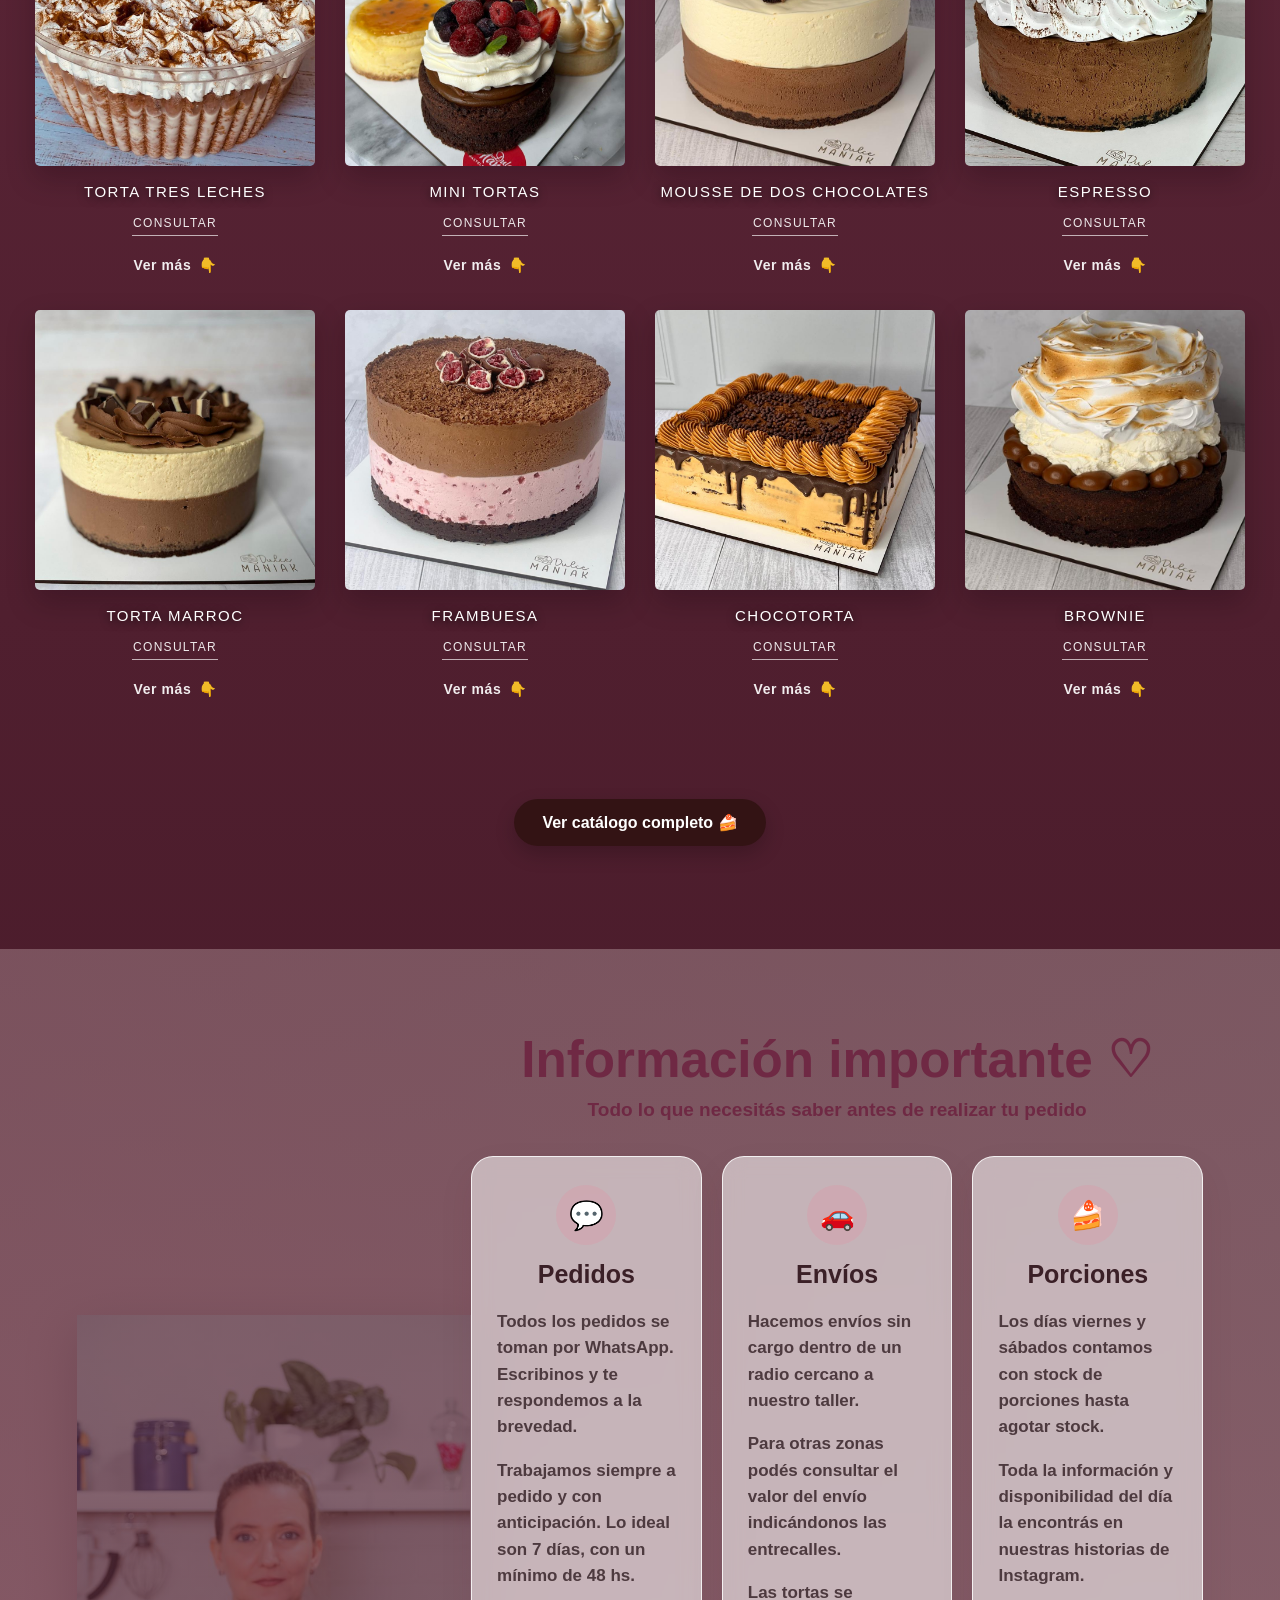
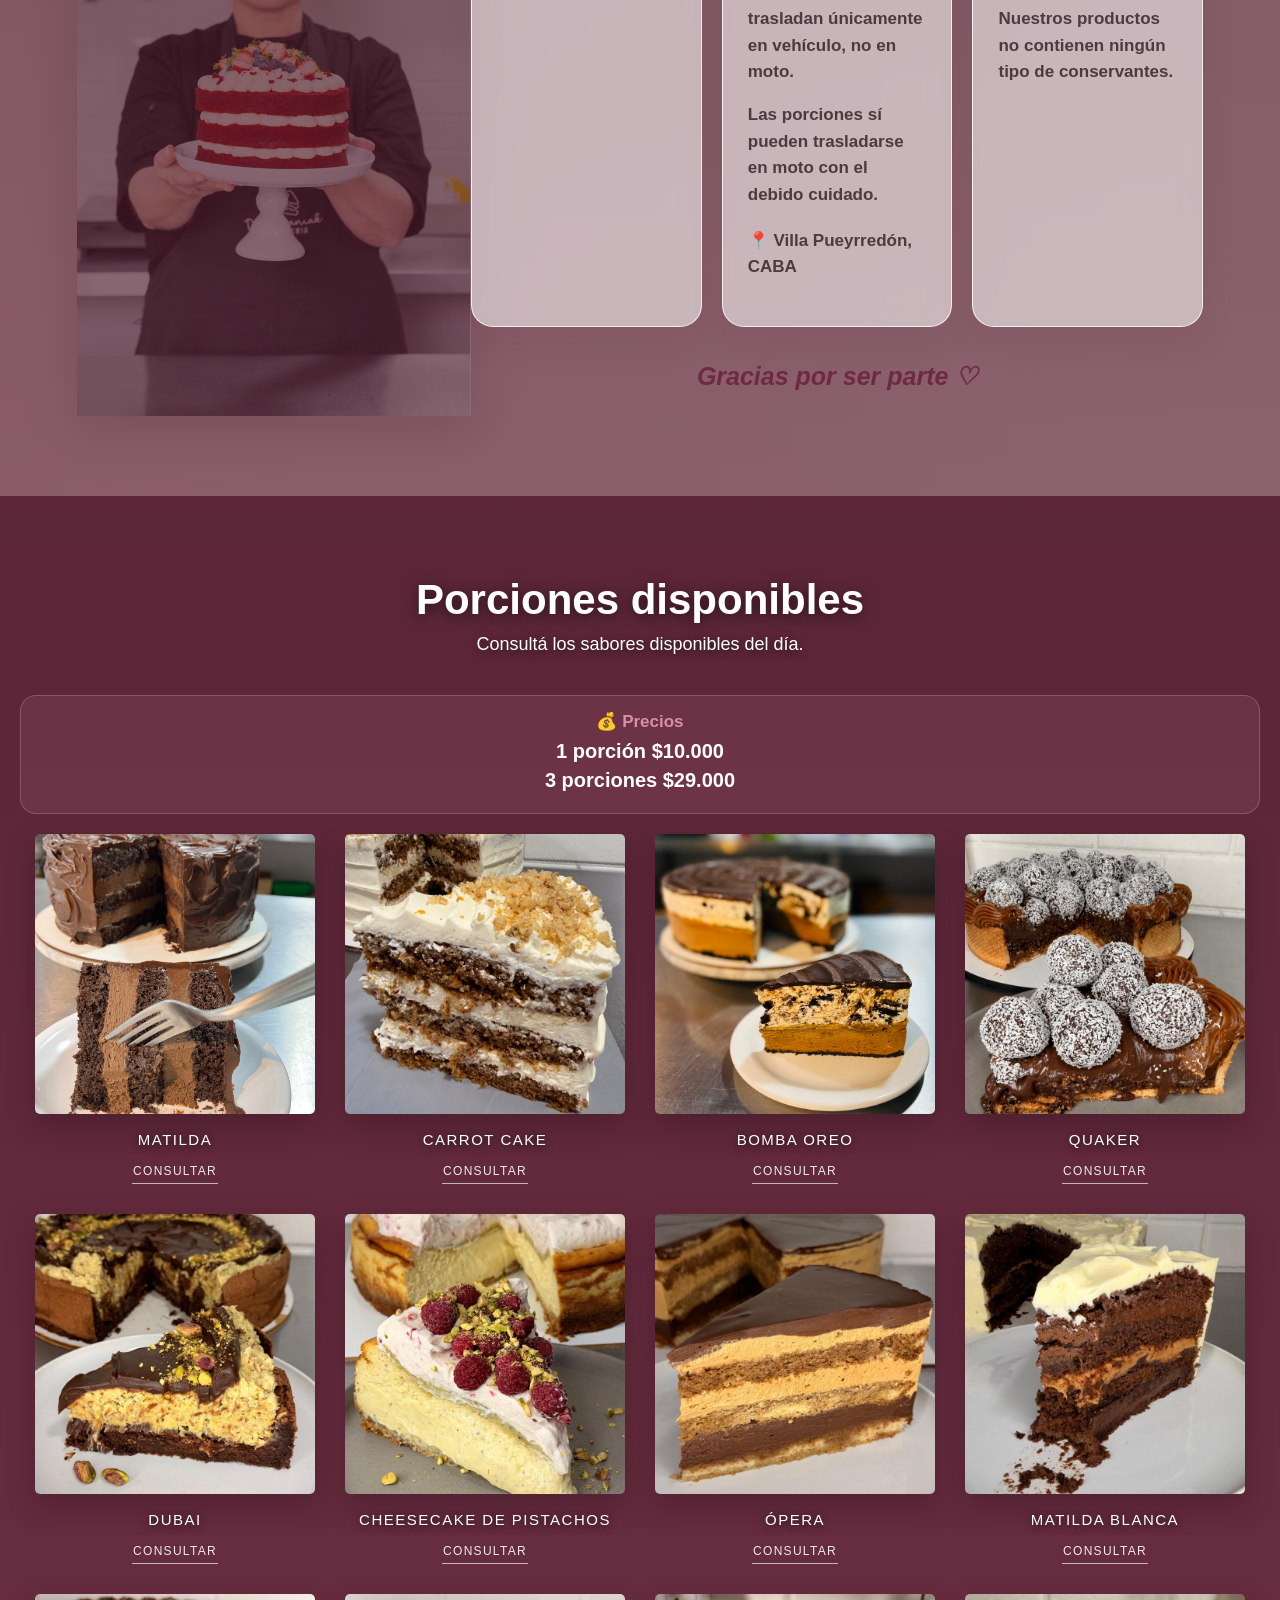
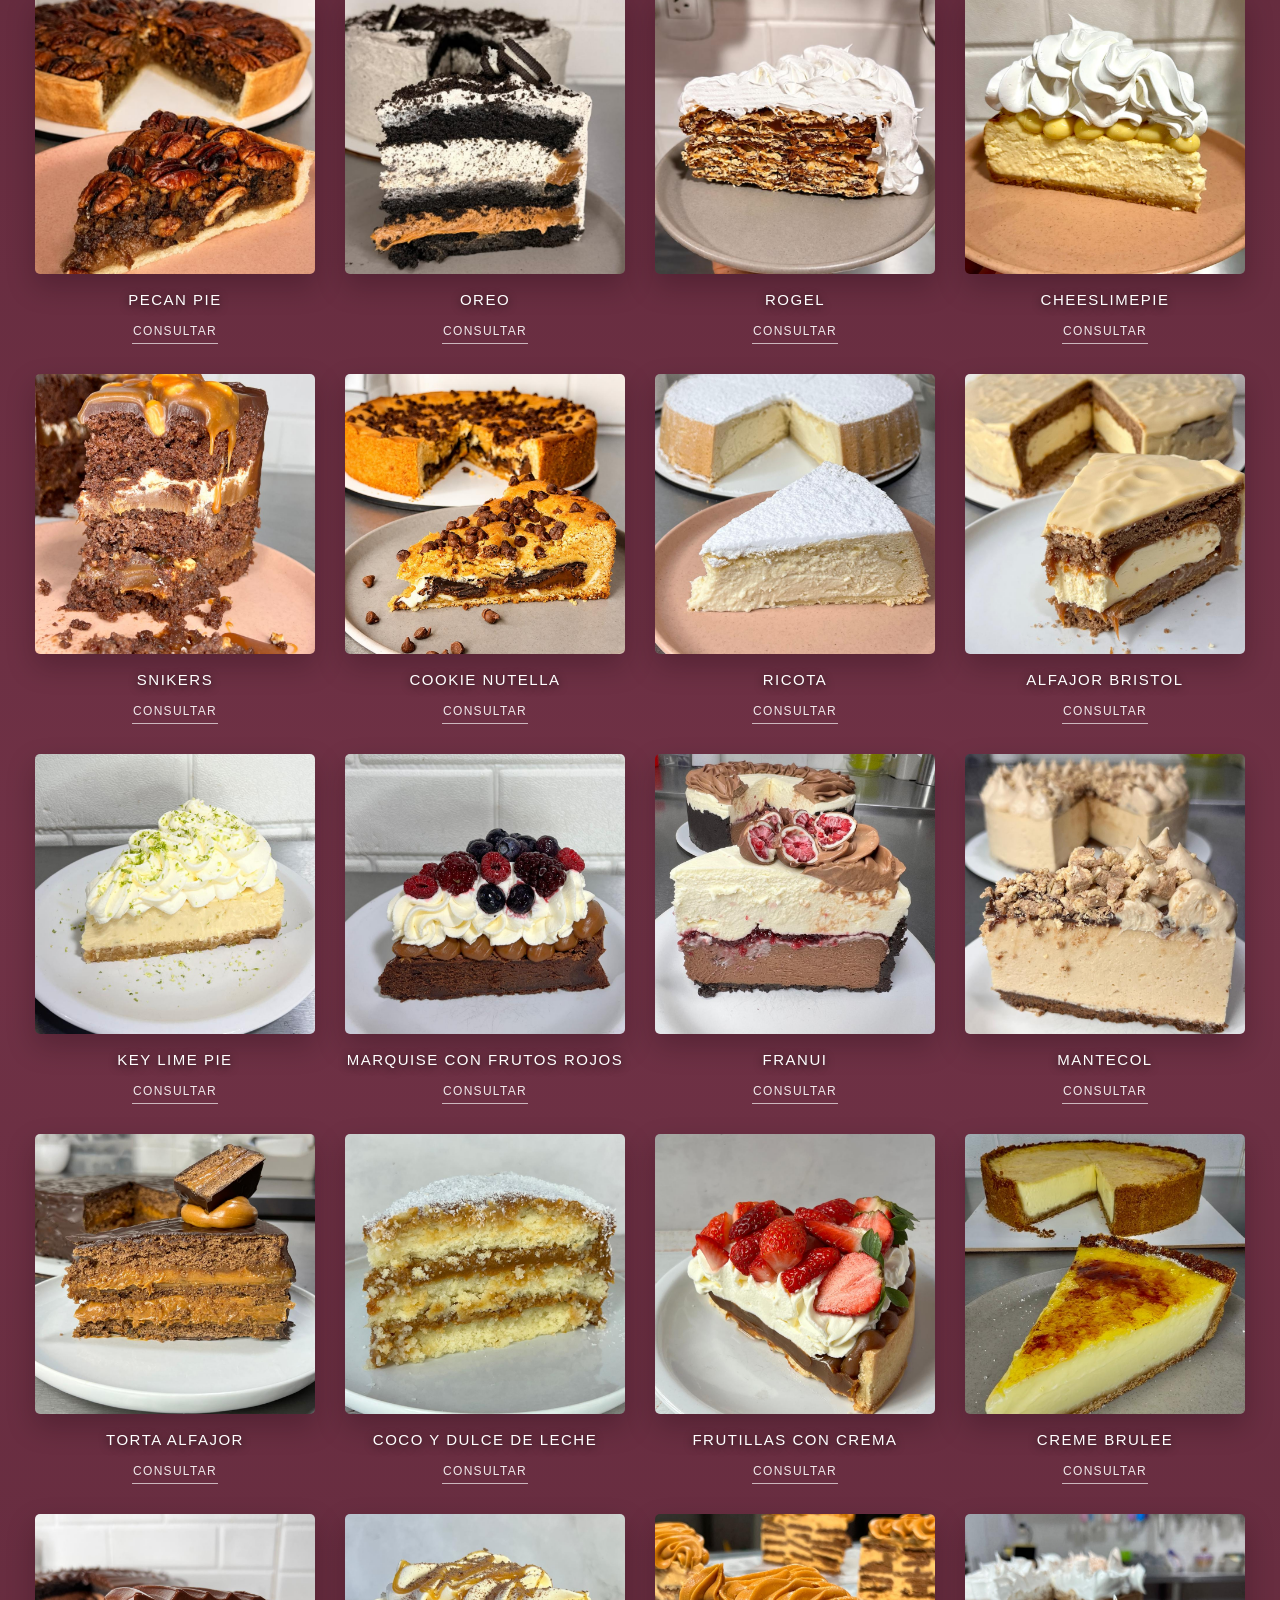
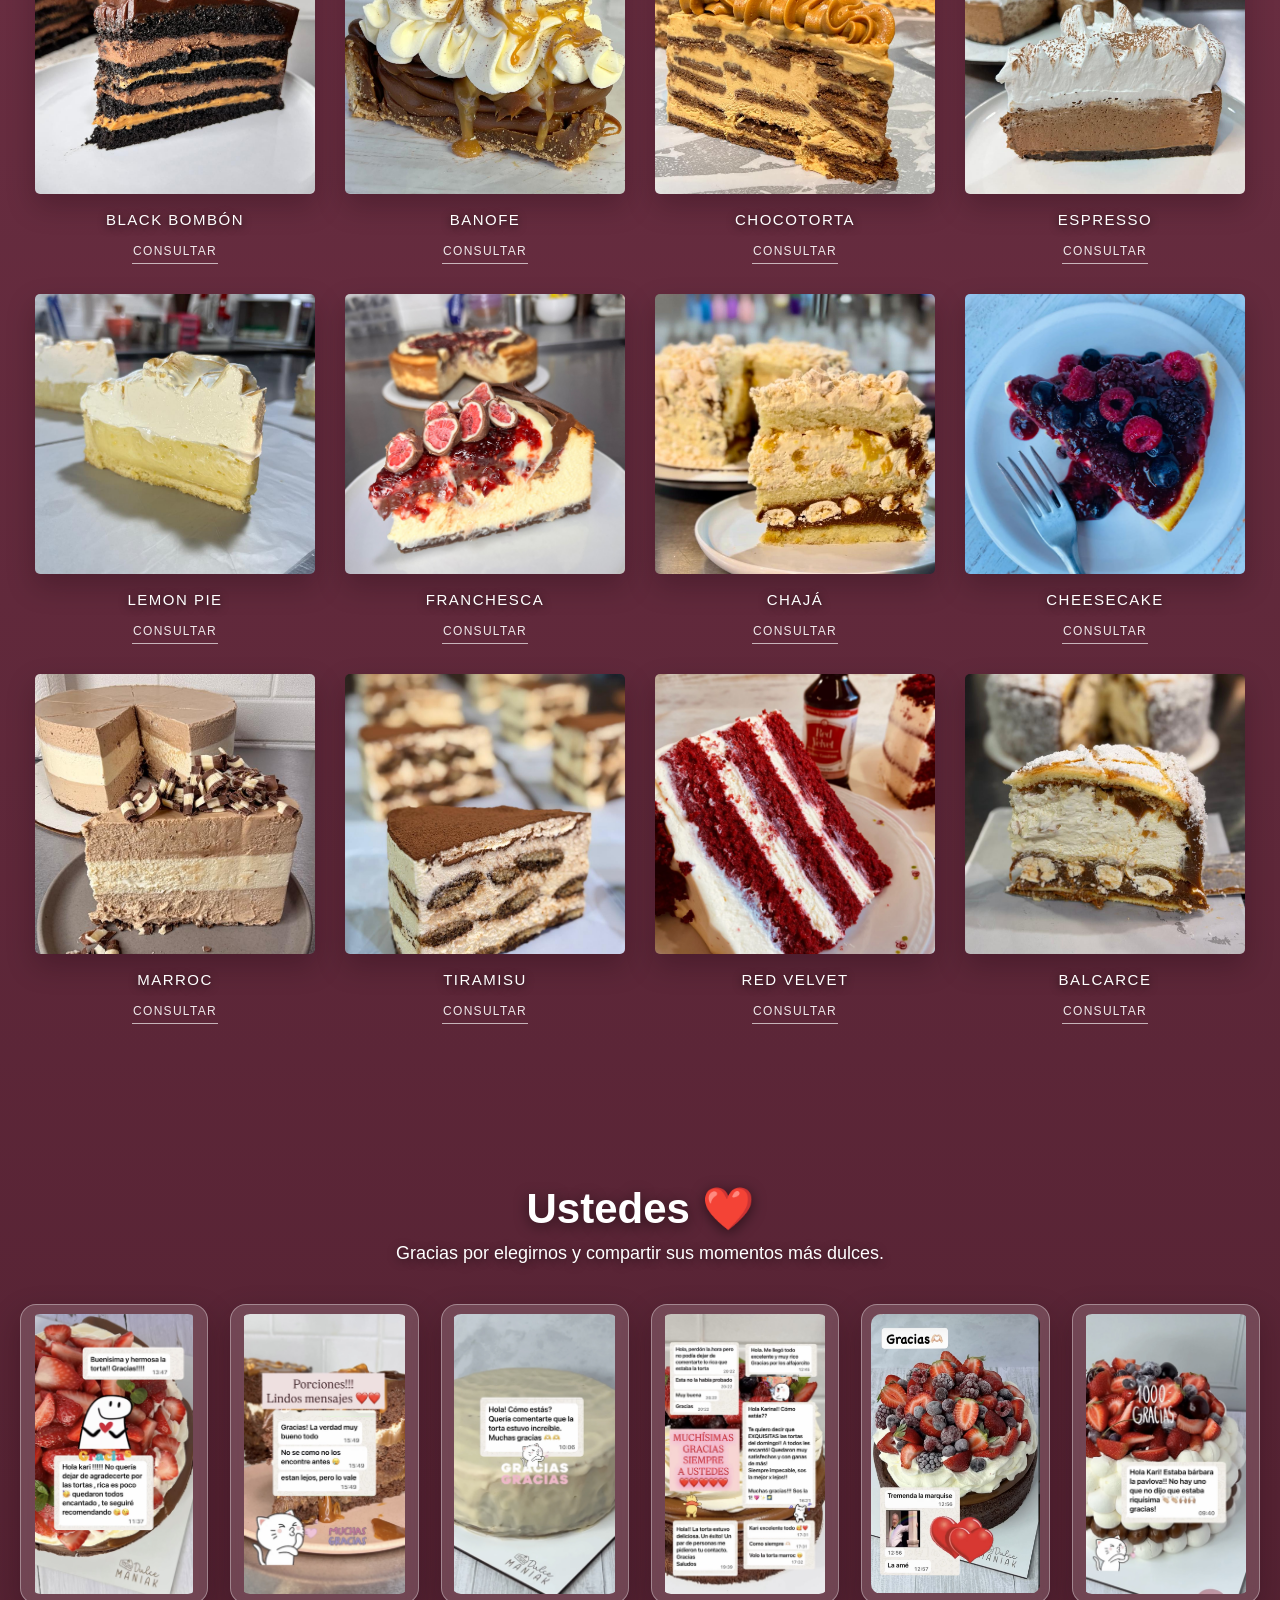
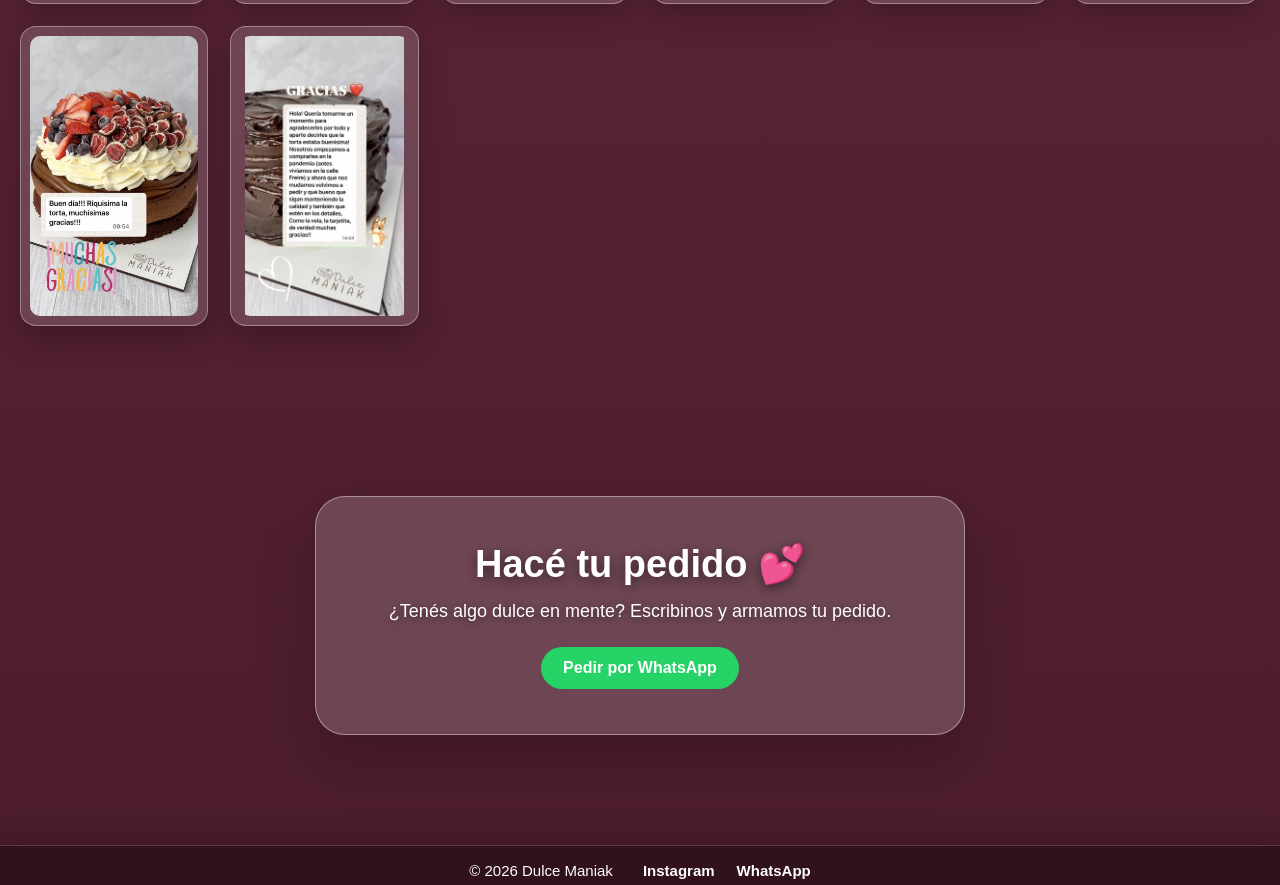
==== commit e2f5c583: "Mejoro seguridad y favicon de Dulce Maniak" ====
--- a/index.html
+++ b/index.html
@@ -4469,95 +4469,6 @@
 <script src="https://cdn.jsdelivr.net/npm/@supabase/supabase-js@2"></script>
 <script src="script.js"></script>
 
-<script>
-
-const buscadorTortas = document.getElementById("buscador-tortas");
-const botonesCategorias = document.querySelectorAll(".categoria-btn");
-const productosTortas = document.querySelectorAll("#catalogo .producto");
-const sinResultados = document.getElementById("sin-resultados");
-
-let categoriaSeleccionada = "todas";
-
-
-function filtrarTortas() {
-
-    const textoBusqueda = buscadorTortas.value
-        .toLowerCase()
-        .trim();
-
-    let cantidadVisibles = 0;
-
-
-    productosTortas.forEach(producto => {
-
-        const categoriaProducto = producto.dataset.categoria || "";
-
-        const textoProducto = producto.innerText.toLowerCase();
-
-
-        const coincideCategoria =
-            categoriaSeleccionada === "todas" ||
-            categoriaProducto === categoriaSeleccionada;
-
-
-        const coincideBusqueda =
-            textoProducto.includes(textoBusqueda);
-
-
-        if (coincideCategoria && coincideBusqueda) {
-
-            producto.style.display = "";
-
-            cantidadVisibles++;
-
-        } else {
-
-            producto.style.display = "none";
-
-        }
-
-    });
-
-
-    if (cantidadVisibles === 0) {
-
-        sinResultados.style.display = "block";
-
-    } else {
-
-        sinResultados.style.display = "none";
-
-    }
-
-}
-
-
-/* BUSCADOR */
-
-buscadorTortas.addEventListener("input", filtrarTortas);
-
-
-/* CATEGORÍAS */
-
-botonesCategorias.forEach(boton => {
-
-    boton.addEventListener("click", () => {
-
-        botonesCategorias.forEach(btn => {
-            btn.classList.remove("activo");
-        });
-
-        boton.classList.add("activo");
-
-        categoriaSeleccionada = boton.dataset.categoria;
-
-        filtrarTortas();
-
-    });
-
-});
-
-</script>
 
 </body>
 </html>
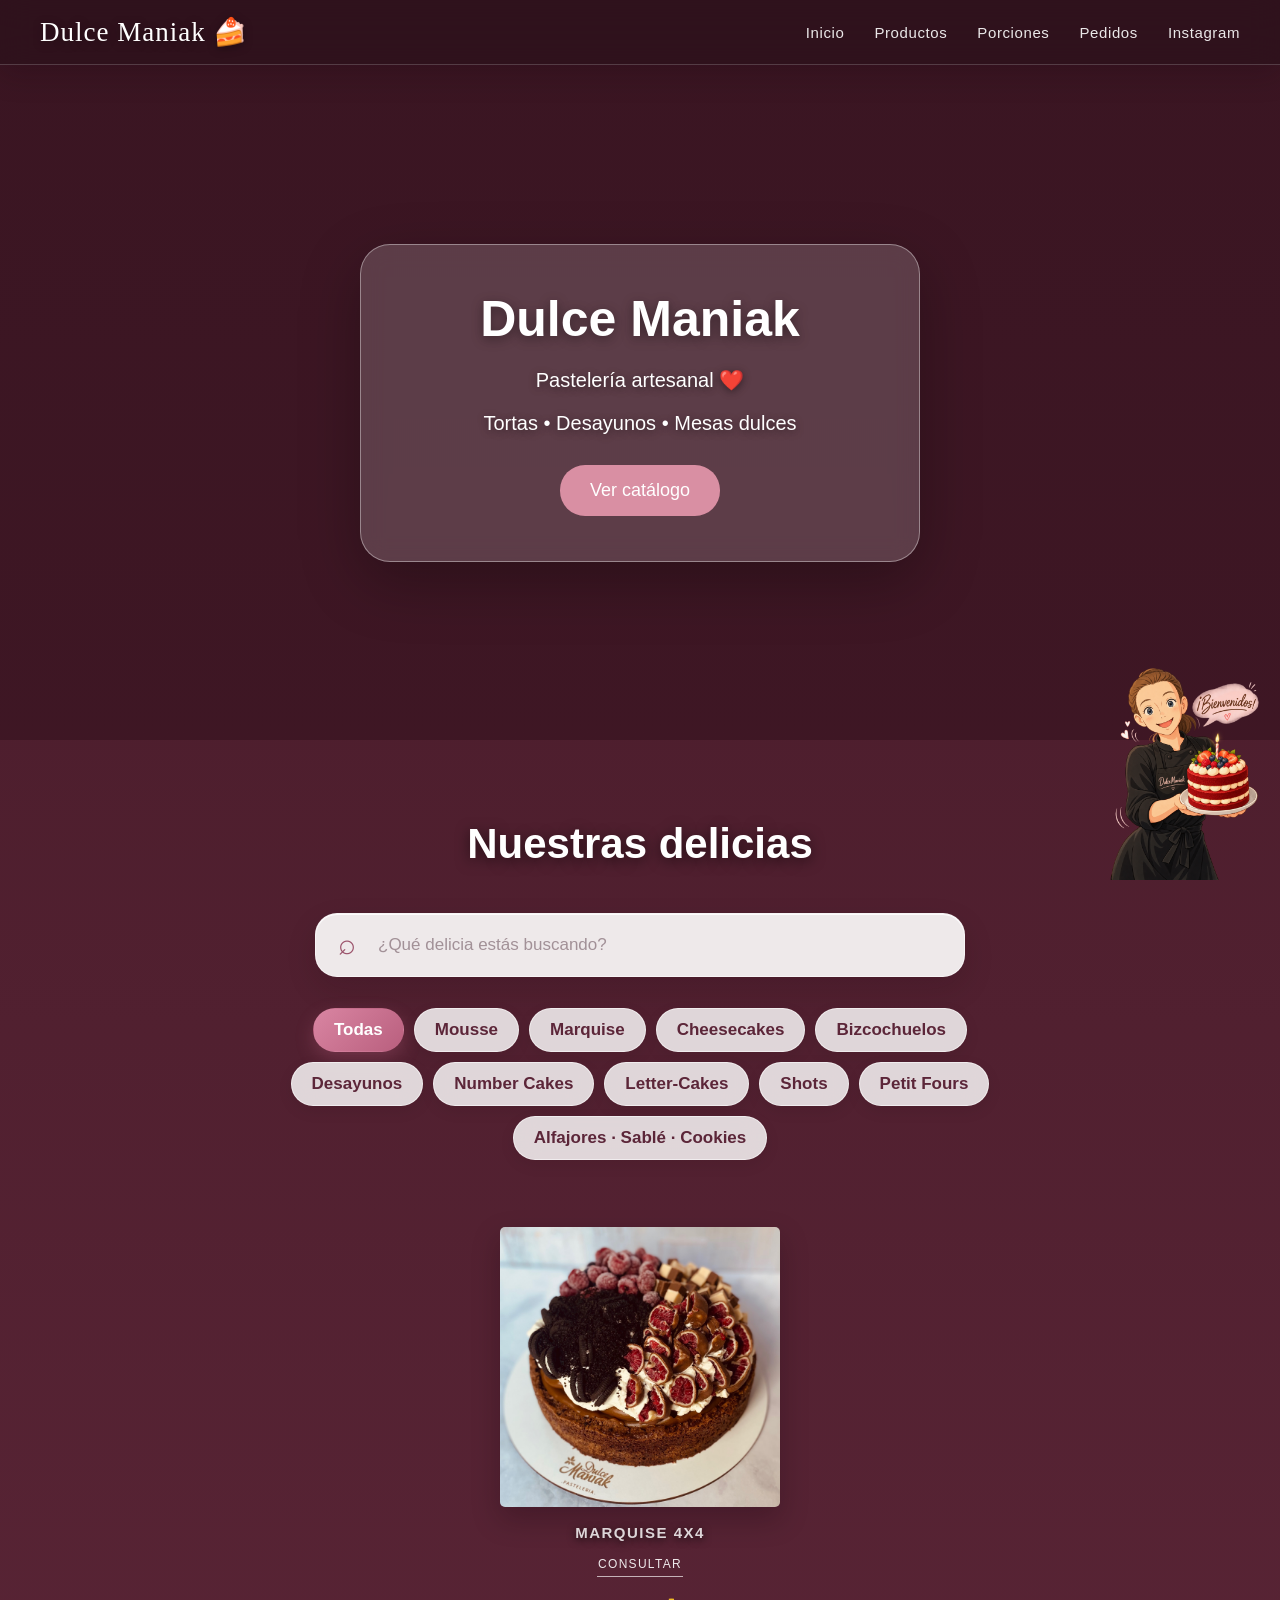
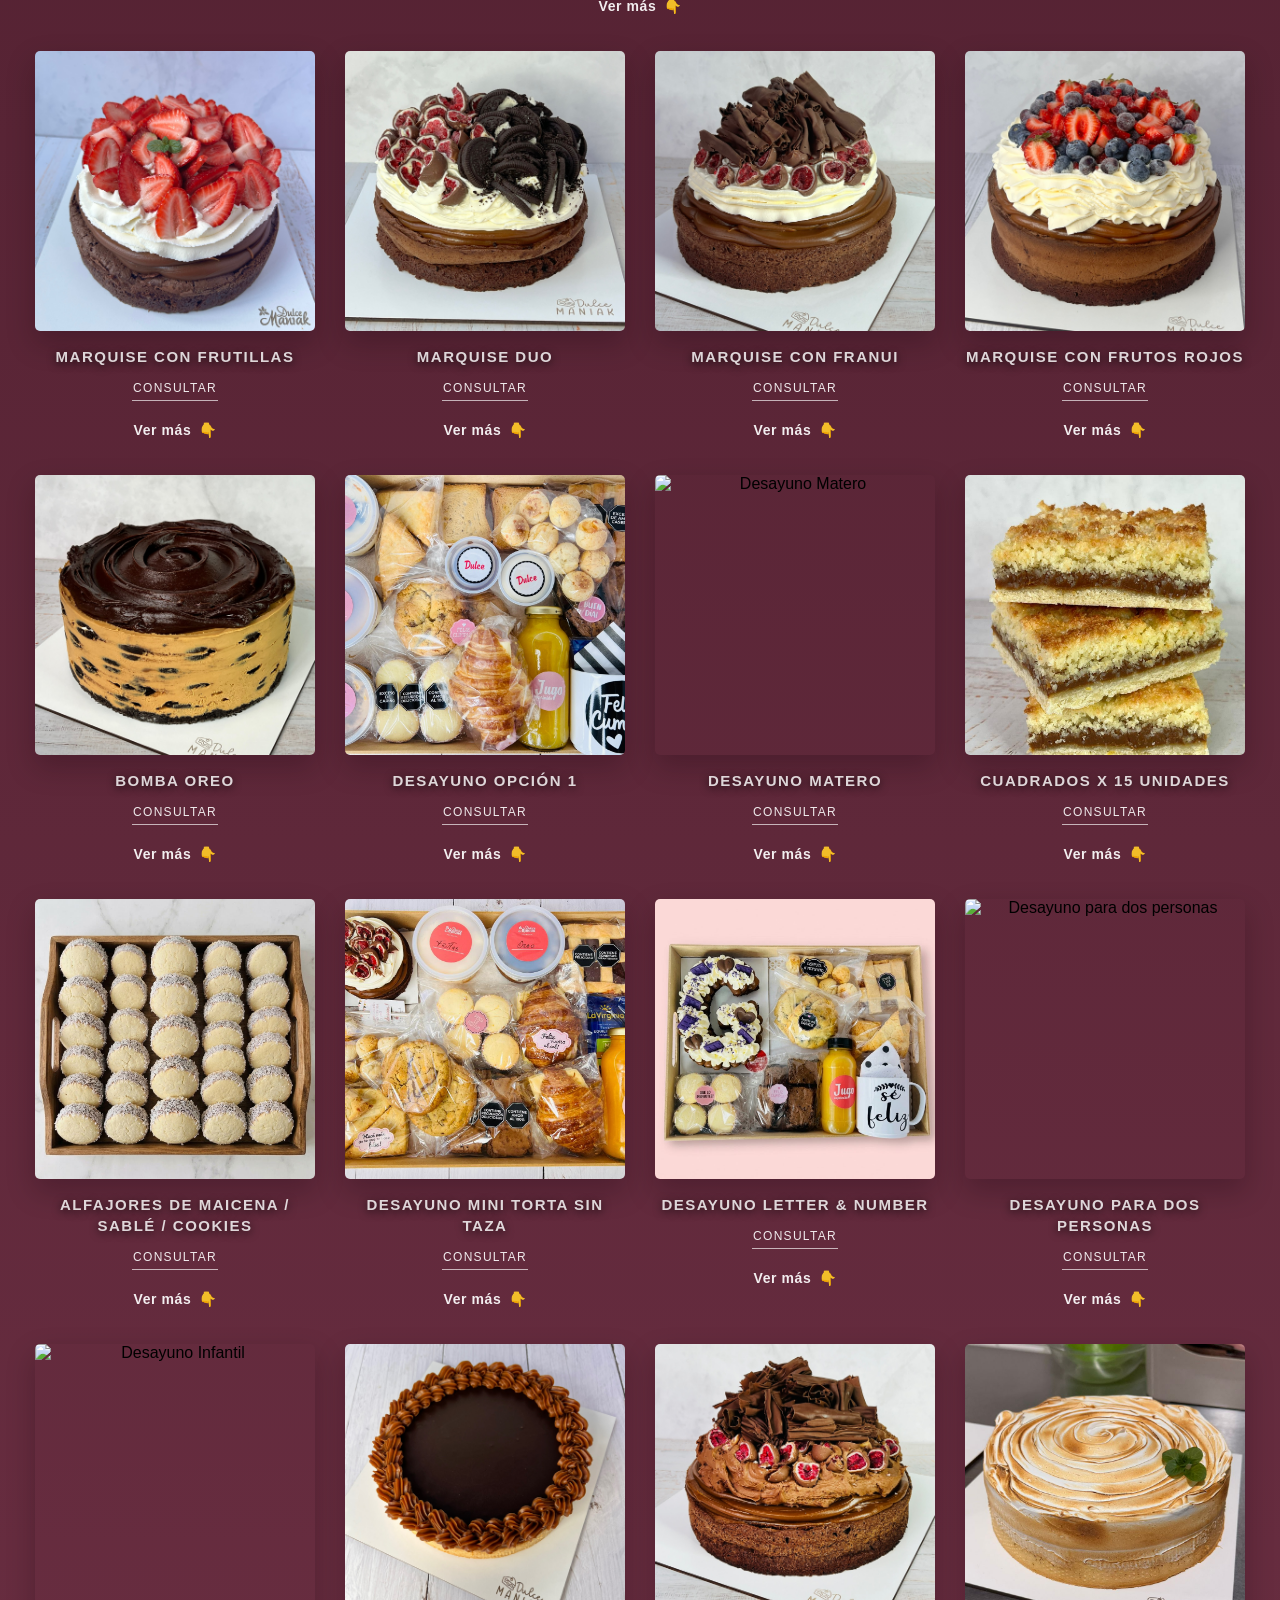
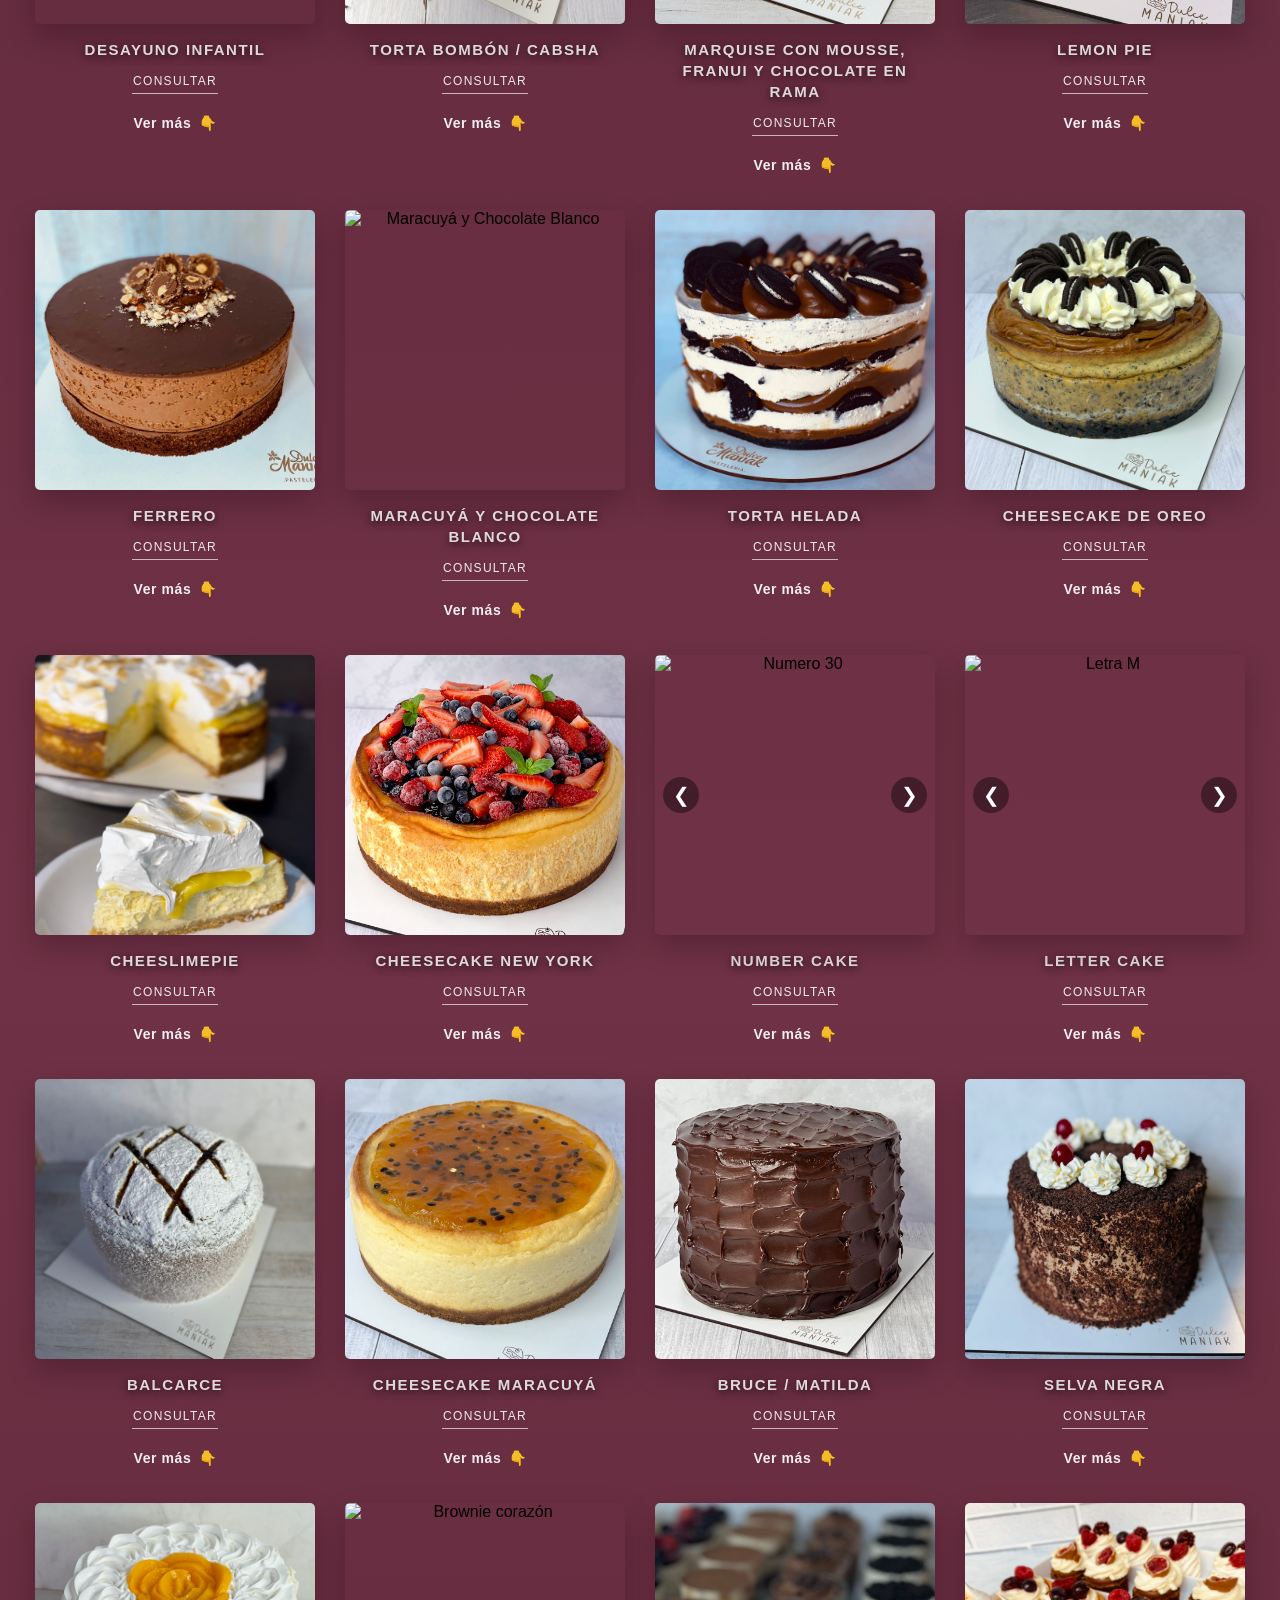
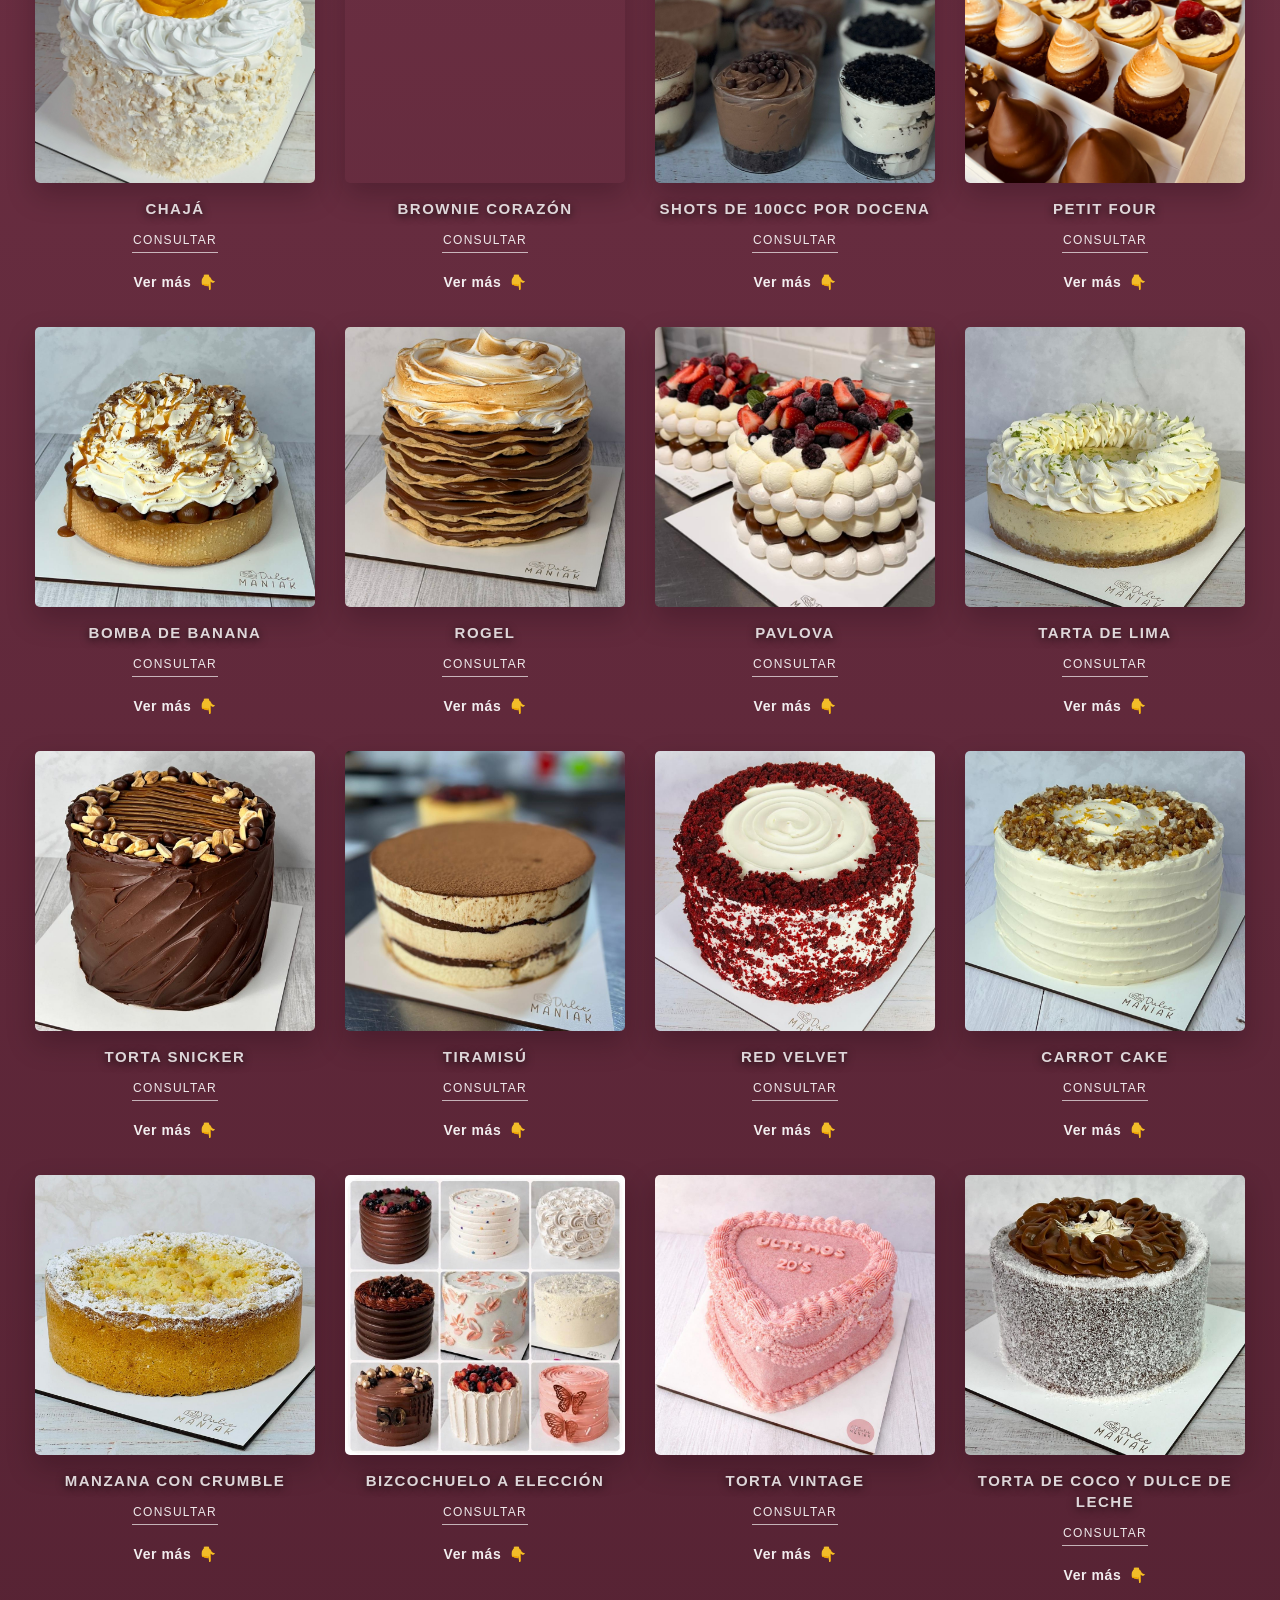
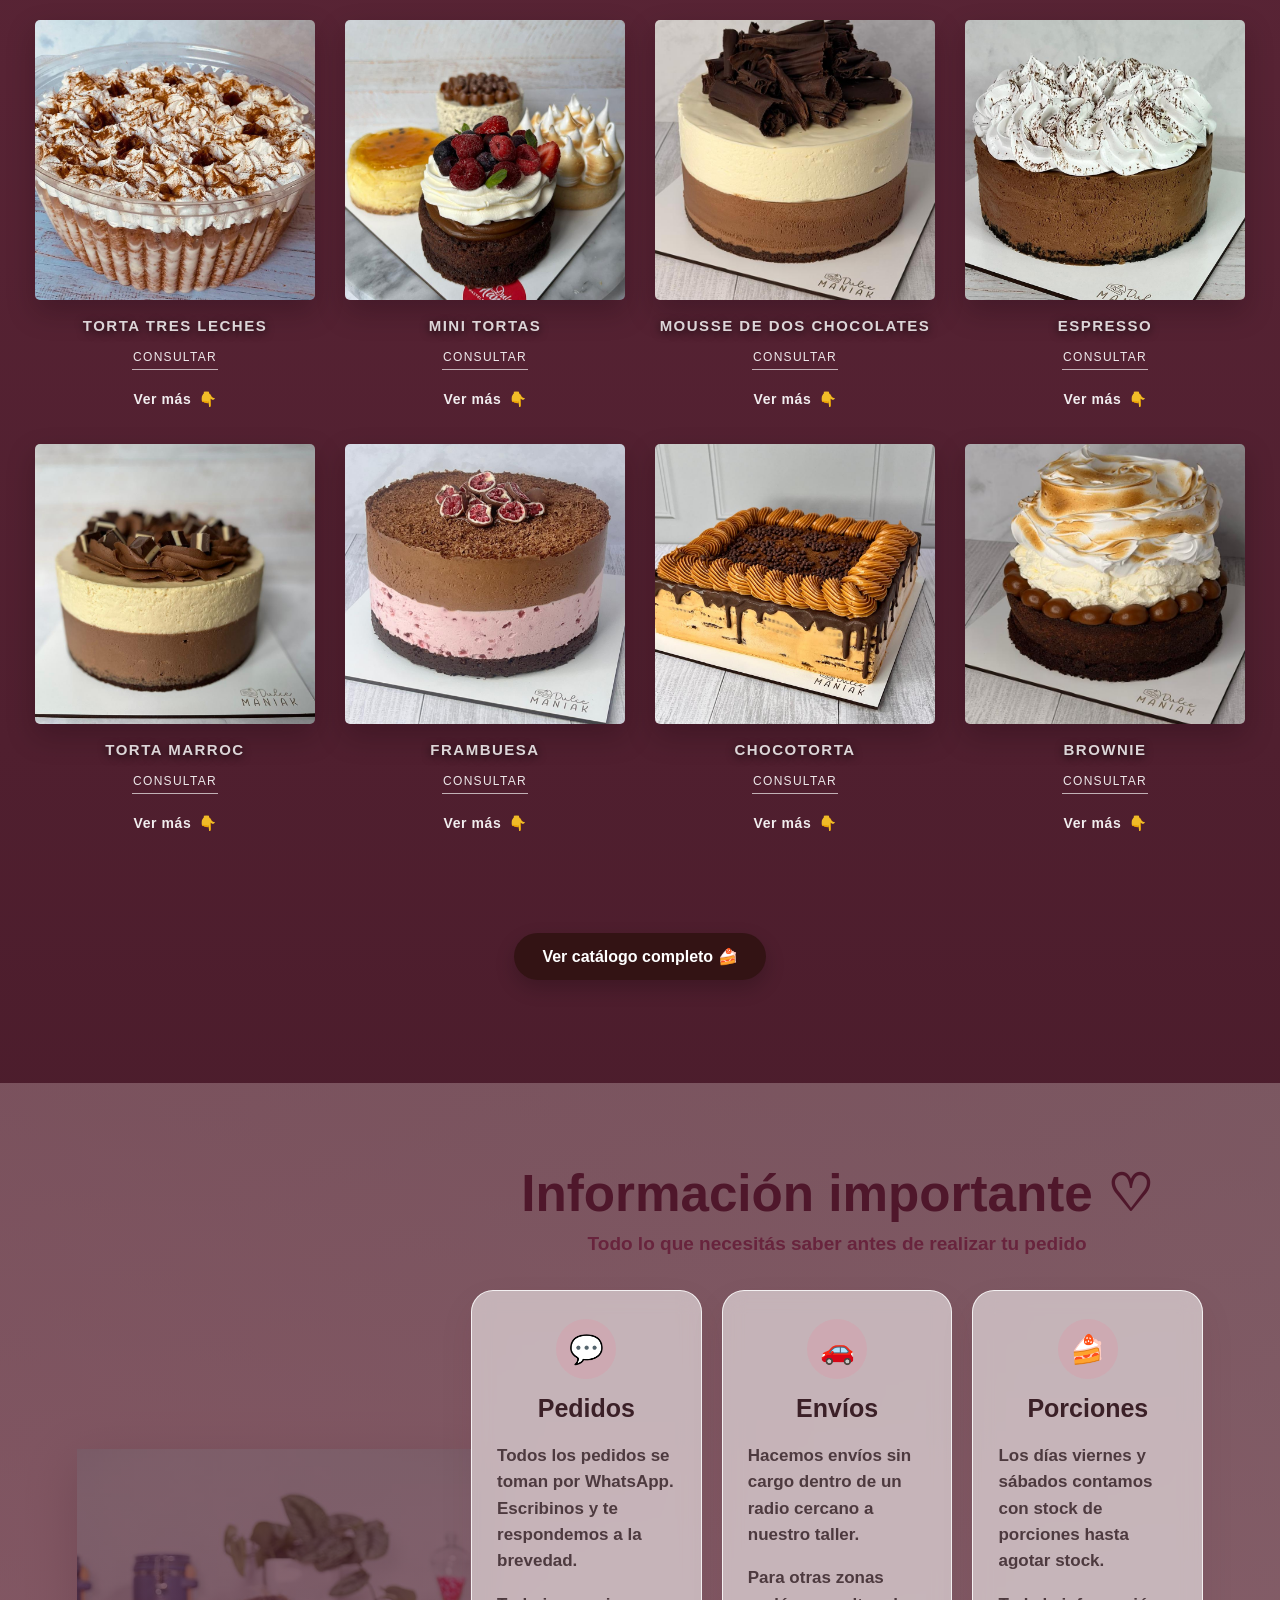
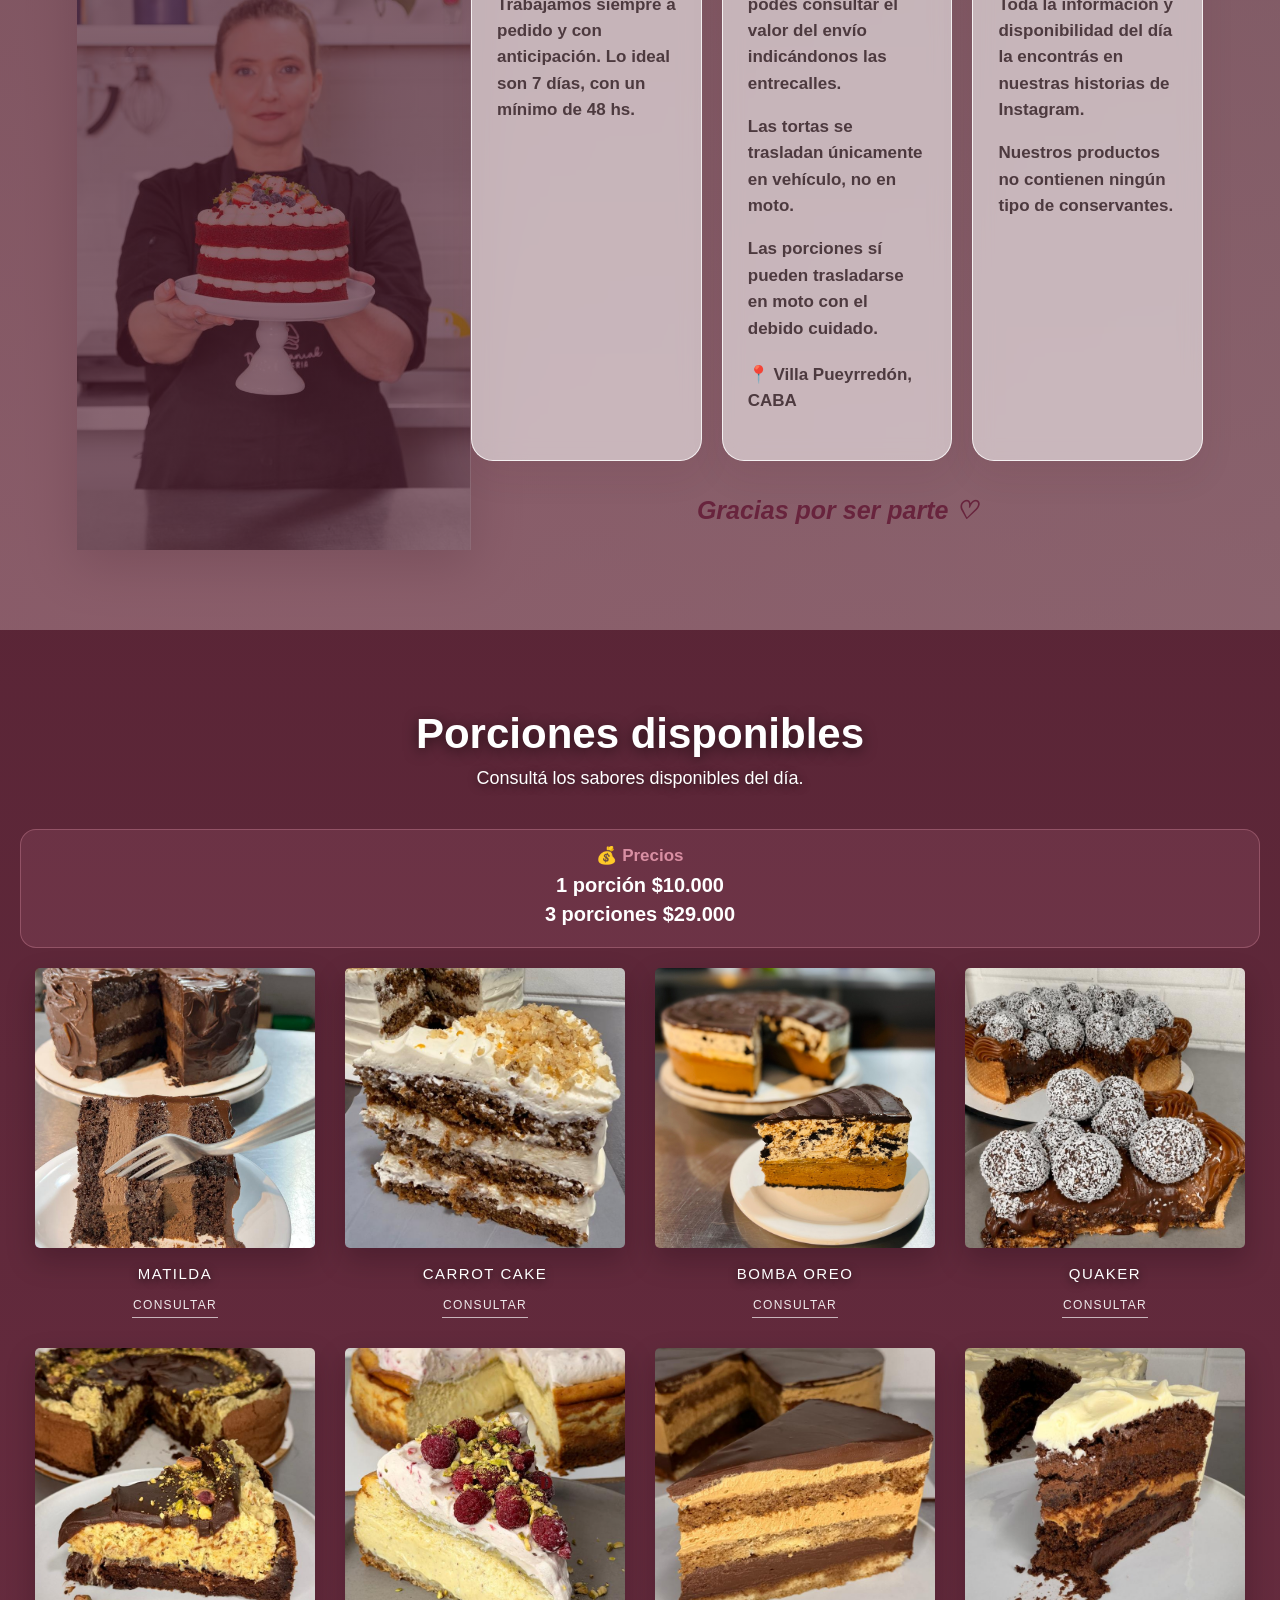
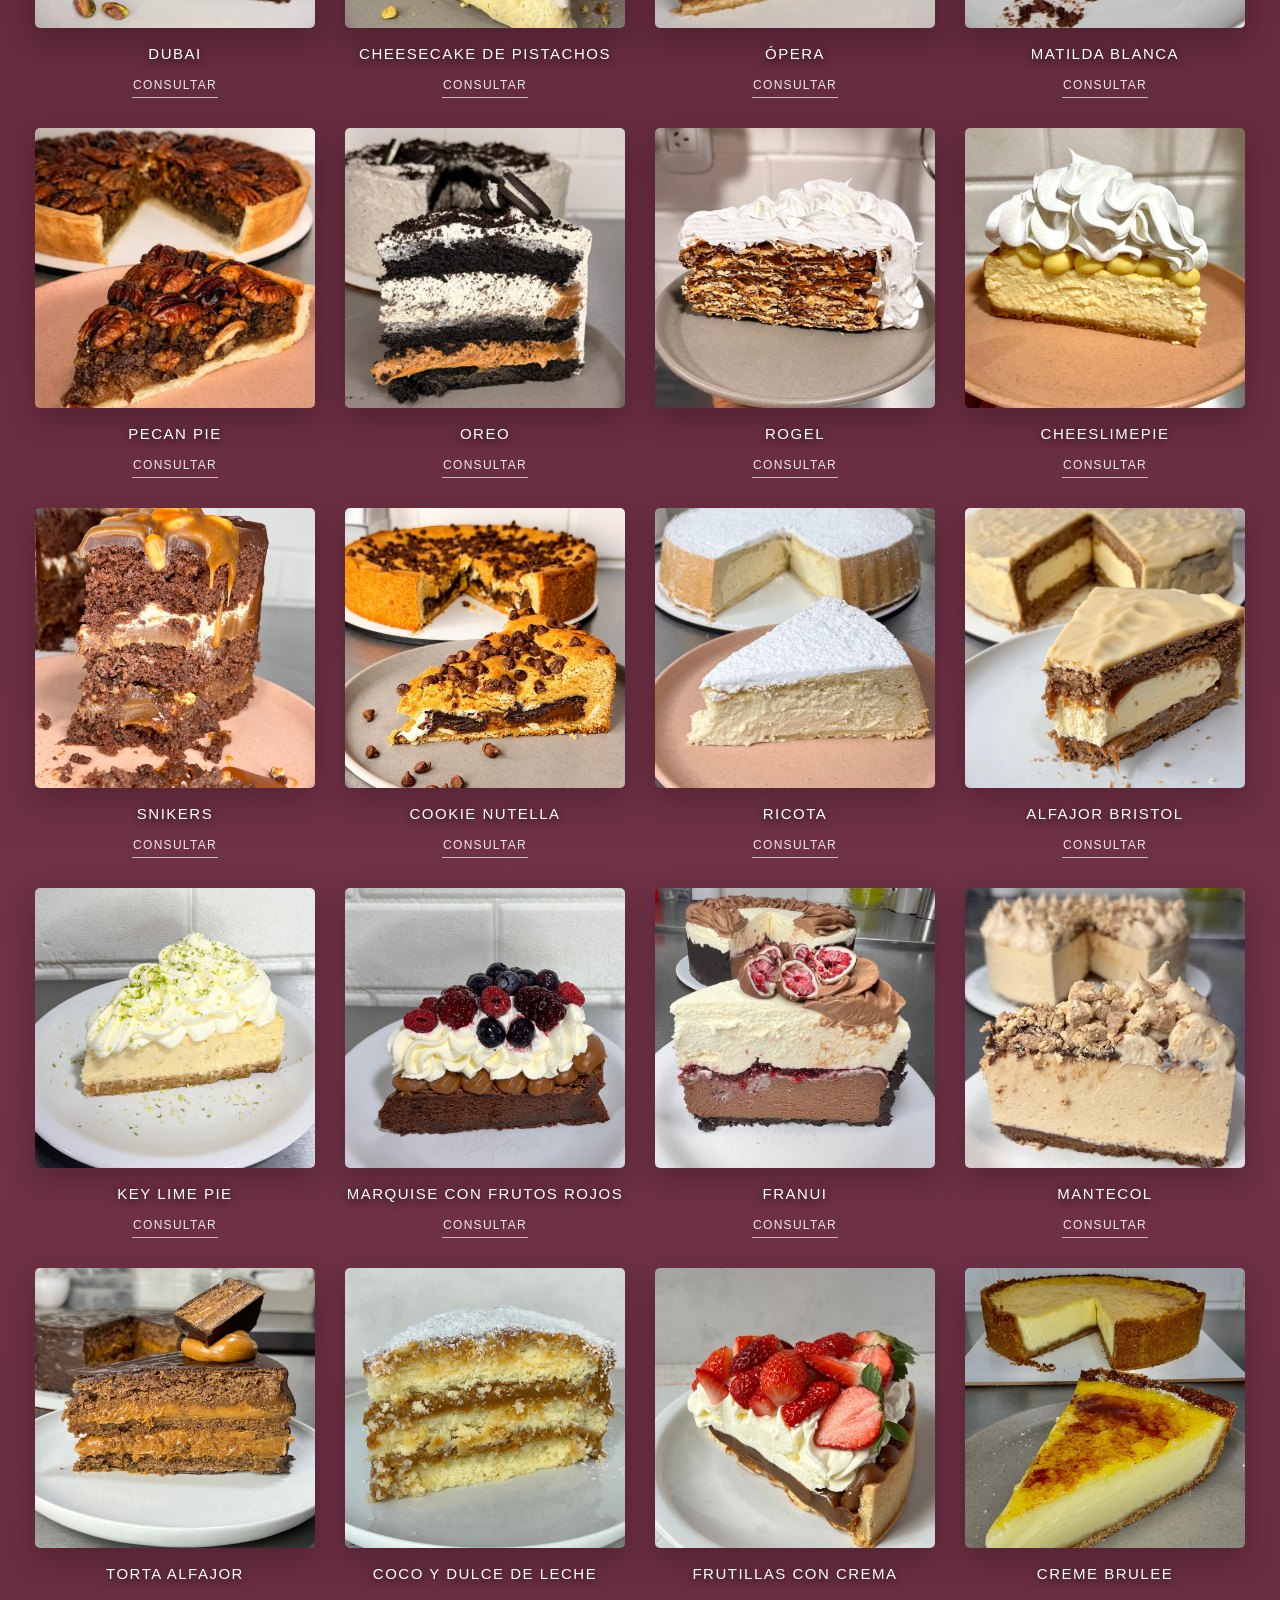
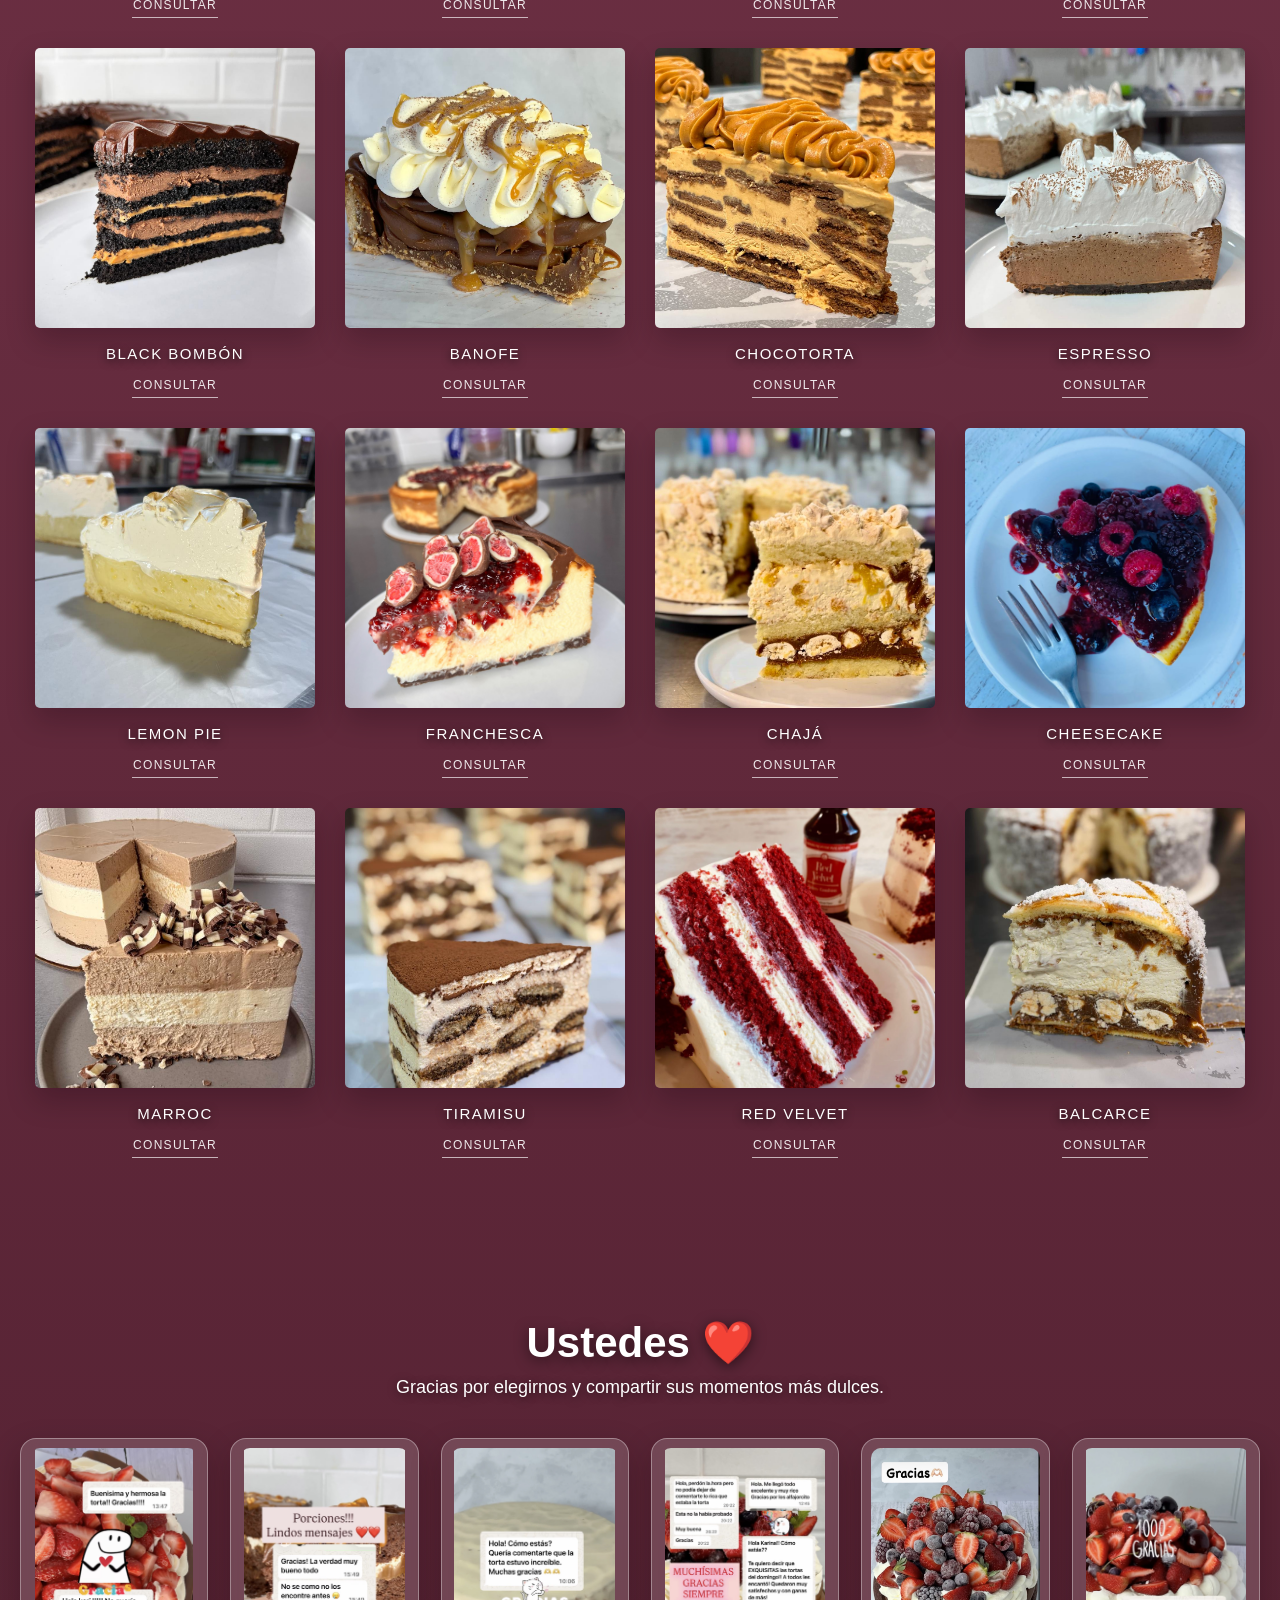
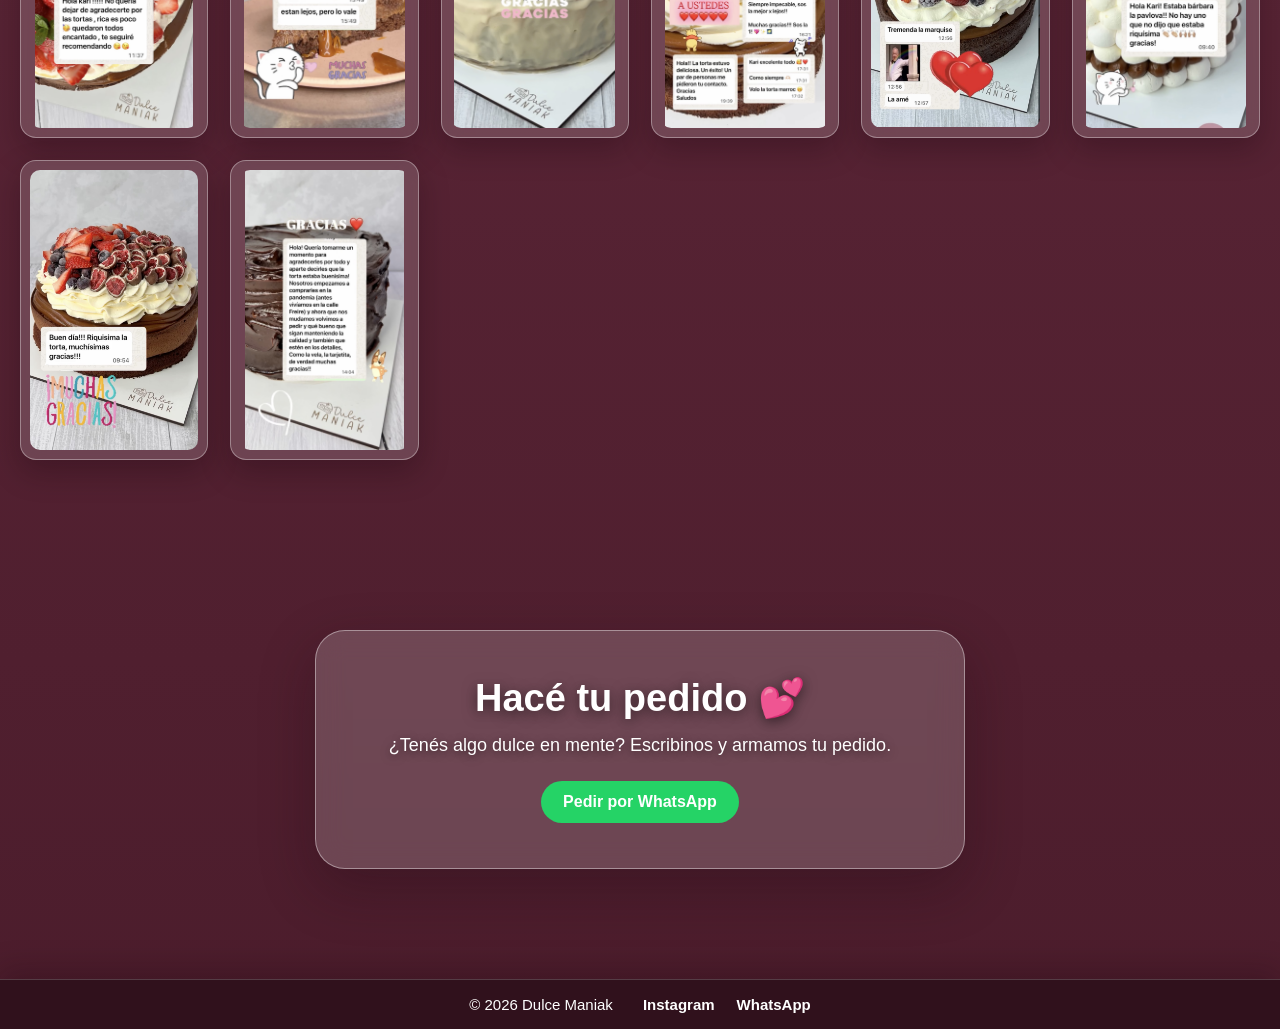
==== commit 5047b50b: "Mejoras buscador, categorias y diseño" ====
--- a/index.html
+++ b/index.html
@@ -102,24 +102,25 @@
 
     <div class="filtros-catalogo">
 
+    <!-- BUSCADOR -->
     <div class="buscador-tortas">
-        <span>🔍</span>
+        <span class="icono-buscar">⌕</span>
 
         <input
             type="text"
             id="buscador-tortas"
-            placeholder="Buscar torta..."
+            placeholder="¿Qué delicia estás buscando?"
             autocomplete="off"
         >
     </div>
-    
-
+
+    <!-- CATEGORÍAS -->
     <div class="categorias-tortas">
 
         <button class="categoria-btn activo" data-categoria="todas">
             Todas
         </button>
-        
+
         <button class="categoria-btn" data-categoria="Mousse">
             Mousse
         </button>
@@ -137,27 +138,29 @@
         </button>
 
         <button class="categoria-btn" data-categoria="desayunos">
-           Desayunos
-       </button>
+            Desayunos
+        </button>
 
         <button class="categoria-btn" data-categoria="number-cake">
             Number Cakes
         </button>
 
         <button class="categoria-btn" data-categoria="Letter-Cakes">
-           Letter-Cakes
+            Letter-Cakes
         </button>
 
         <button class="categoria-btn" data-categoria="Shots">
-          Shots
+            Shots
         </button>
 
-         <button class="categoria-btn" data-categoria="Petit">
-          Petit Fours
+        <button class="categoria-btn" data-categoria="Petit">
+            Petit Fours
         </button>
 
-        <button class="categoria-btn" data-categoria="Alfajores de maicena / Sablé / Cookies">
-          Alfajores de maicena / Sablé / Cookies
+        <button
+            class="categoria-btn"
+            data-categoria="Alfajores de maicena / Sablé / Cookies">
+            Alfajores · Sablé · Cookies
         </button>
 
     </div>
@@ -4470,5 +4473,28 @@
 <script src="script.js"></script>
 
 
+<!-- =========================================
+     VISOR DE IMÁGENES DE PRODUCTOS
+========================================= -->
+
+<div id="visor-producto" class="visor-producto">
+
+    <button
+        type="button"
+        id="cerrar-visor-producto"
+        class="cerrar-visor-producto"
+        aria-label="Cerrar imagen"
+    >
+        ✕
+    </button>
+
+    <img
+        id="imagen-visor-producto"
+        src=""
+        alt="Producto ampliado"
+    >
+
+</div>
+
 </body>
 </html>
--- a/style.css
+++ b/style.css
@@ -1607,123 +1607,214 @@
 
 /* Información importante */
 .info-importante .info-contenido h2 {
-    color: #6f2944 !important;
+    color: #4f172b !important;
+    font-weight: 900 !important;
+    opacity: 1 !important;
+}
+
+/* Todo lo que necesitás saber... */
+.info-importante .info-subtitulo {
+    color: #68243d !important;
+    font-weight: 700 !important;
+    opacity: 1 !important;
+}
+
+/* Gracias por ser parte ♡ */
+.info-importante .info-final {
+    color: #68243d !important;
     font-weight: 800 !important;
     opacity: 1 !important;
 }
 
-/* Todo lo que necesitás saber... */
-.info-importante .info-subtitulo {
-    color: #6f2944 !important;
-    font-weight: 600 !important;
-    opacity: 1 !important;
-}
-
-/* Gracias por ser parte ♡ */
-.info-importante .info-final {
-    color: #6f2944 !important;
-    font-weight: 700 !important;
-    opacity: 1 !important;
-}
-
-/* =========================
-   BUSCADOR Y CATEGORÍAS
-========================= */
+/* ========================================
+   BUSCADOR + CATEGORÍAS MODERNAS
+======================================== */
 
 .filtros-catalogo {
     width: 100%;
-    max-width: 1000px;
-    margin: 0 auto 35px;
-    padding: 0 15px;
-}
-
-
-/* BUSCADOR */
+    max-width: 760px;
+    margin: 35px auto 55px;
+}
+
+
+/* ===== BUSCADOR ===== */
 
 .buscador-tortas {
+    position: relative;
+
+    width: calc(100% - 30px);
+    max-width: 650px;
+
+    margin: 0 auto 25px;
+}
+
+#buscador-tortas {
+    width: 100%;
+    height: 64px;
+
+    padding: 0 55px 0 62px;
+
+    border: 1px solid rgba(255, 255, 255, 0.55);
+    border-radius: 22px;
+
+    background: rgba(255, 255, 255, 0.90);
+
+    backdrop-filter: blur(18px);
+    -webkit-backdrop-filter: blur(18px);
+
+    color: #4b2733;
+
+    font-size: 17px;
+    font-weight: 500;
+    font-family: inherit;
+
+    outline: none;
+
+    box-shadow:
+        0 12px 30px rgba(31, 10, 17, 0.14),
+        inset 0 1px 0 rgba(255,255,255,.9);
+
+    transition:
+        transform .25s ease,
+        box-shadow .25s ease,
+        border-color .25s ease;
+}
+
+
+/* PLACEHOLDER */
+
+#buscador-tortas::placeholder {
+    color: #a29197;
+    opacity: 1;
+}
+
+
+/* CUANDO SE TOCA */
+
+#buscador-tortas:focus {
+    transform: translateY(-2px);
+
+    border-color: rgba(222, 128, 158, .85);
+
+    box-shadow:
+        0 16px 38px rgba(31, 10, 17, .18),
+        0 0 0 4px rgba(222, 128, 158, .14);
+}
+
+
+/* LUPA */
+
+.icono-buscar {
+    position: absolute;
+
+    left: 23px;
+    top: 50%;
+
+    transform: translateY(-52%);
+
+    z-index: 2;
+
+    font-size: 30px;
+    line-height: 1;
+
+    color: #9b536b;
+
+    pointer-events: none;
+
+    transition: transform .25s ease;
+}
+
+
+/* PEQUEÑA ANIMACIÓN */
+
+.buscador-tortas:focus-within .icono-buscar {
+    transform: translateY(-52%) scale(1.12);
+}
+
+
+/* ========================================
+   CATEGORÍAS
+======================================== */
+
+.categorias-tortas {
     display: flex;
     align-items: center;
+    justify-content: center;
+
+    flex-wrap: wrap;
+
     gap: 10px;
 
     width: 100%;
-    max-width: 600px;
-
-    margin: 0 auto 22px;
-    padding: 14px 20px;
-
-    background: white;
-    border: 2px solid #ead4da;
-    border-radius: 30px;
-
-    box-shadow: 0 8px 25px rgba(0, 0, 0, 0.07);
-
-    transition: 0.3s;
-}
-
-.buscador-tortas:focus-within {
-    border-color: #d98fa3;
-    box-shadow: 0 8px 30px rgba(217, 143, 163, 0.20);
-}
-
-.buscador-tortas span {
-    font-size: 20px;
-}
-
-.buscador-tortas input {
-    width: 100%;
-
-    border: none;
-    outline: none;
-
-    background: transparent;
-
+    max-width: 900px;
+
+    margin: 0 auto;
+
+    padding: 6px 10px 12px;
+}
+
+.categorias-tortas::-webkit-scrollbar {
+    display: none;
+}
+
+
+/* BOTONES */
+
+.categoria-btn {
+    flex: 0 0 auto;
+
+    padding: 11px 20px;
+
+    border: 1px solid rgba(255,255,255,.55);
+    border-radius: 999px;
+
+    background: rgba(255,255,255,.82);
+
+    backdrop-filter: blur(12px);
+    -webkit-backdrop-filter: blur(12px);
+
+    color: #5c2639;
+
+    font-family: inherit;
     font-size: 17px;
-    color: #333;
-}
-
-.buscador-tortas input::placeholder {
-    color: #999;
-}
-
-
-/* BOTONES DE CATEGORÍAS */
-
-.categorias-tortas {
-    display: flex;
-    justify-content: center;
-    flex-wrap: wrap;
-
-    gap: 10px;
-}
-
-.categoria-btn {
-    border: 1px solid #d98fa3;
-
-    background: white;
-    color: #9f5267;
-
-    padding: 10px 18px;
-
-    border-radius: 25px;
-
-    font-size: 15px;
-    font-weight: 600;
+    font-weight: 800;
 
     cursor: pointer;
 
-    transition: all 0.25s ease;
-}
+    box-shadow: 0 5px 15px rgba(30, 10, 18, .08);
+
+    transition:
+        transform .2s ease,
+        background .2s ease,
+        color .2s ease,
+        box-shadow .2s ease;
+}
+
+
+/* HOVER PC */
 
 .categoria-btn:hover {
-    background: #fceef2;
     transform: translateY(-2px);
-}
+
+    box-shadow: 0 8px 20px rgba(30, 10, 18, .13);
+}
+
+
+/* CATEGORÍA SELECCIONADA */
 
 .categoria-btn.activo {
-    background: #d98fa3;
     color: white;
 
-    box-shadow: 0 5px 15px rgba(217, 143, 163, 0.35);
+    background: linear-gradient(
+        135deg,
+        #d985a2,
+        #b95f7e
+    );
+
+    border-color: transparent;
+
+    box-shadow:
+        0 7px 18px rgba(185, 95, 126, .30);
 }
 
 
@@ -1732,45 +1823,74 @@
 #sin-resultados {
     display: none;
 
-    margin-top: 30px;
-
-    font-size: 18px;
+    margin: 30px auto;
+
+    color: rgba(255,255,255,.9);
+
+    font-size: 16px;
     font-weight: 600;
-
-    color: #777;
-}
-
-
-/* CELULAR */
+}
+
+
+/* ========================================
+   CELULAR
+======================================== */
 
 @media (max-width: 600px) {
 
+    .filtros-catalogo {
+        margin-top: 28px;
+        margin-bottom: 45px;
+    }
+
     .buscador-tortas {
-        padding: 12px 16px;
+        width: calc(100% - 34px);
+        margin-bottom: 20px;
+    }
+
+    #buscador-tortas {
+        height: 58px;
+
+        border-radius: 19px;
+
+        padding-left: 55px;
+
+        font-size: 16px;
+    }
+
+    .icono-buscar {
+        left: 20px;
+        font-size: 27px;
     }
 
     .categorias-tortas {
-        justify-content: flex-start;
-        flex-wrap: nowrap;
-
-        overflow-x: auto;
-
-        padding-bottom: 8px;
-
-        scrollbar-width: none;
-    }
-
-    .categorias-tortas::-webkit-scrollbar {
-        display: none;
-    }
+    display: flex;
+
+    justify-content: flex-start;
+    flex-wrap: nowrap;
+
+    gap: 10px;
+
+    width: 100%;
+
+    padding: 6px 17px 12px;
+
+    overflow-x: auto;
+    scroll-behavior: smooth;
+
+    scrollbar-width: none;
+    -webkit-overflow-scrolling: touch;
+}
+
+.categorias-tortas::-webkit-scrollbar {
+    display: none;
+}
 
     .categoria-btn {
-        flex-shrink: 0;
-
-        padding: 9px 15px;
-
-        font-size: 14px;
-    }
+    padding: 11px 19px;
+    font-size: 16px;
+    font-weight: 800;
+}
 }
 
 .producto.no-disponible {
@@ -2236,6 +2356,257 @@
     box-shadow: none !important;
 }
 
-
-
-
+/* =========================================
+   ZOOM SUAVE EN FOTOS DE PRODUCTOS
+========================================= */
+
+.producto img {
+    transition: transform 0.4s ease;
+}
+
+.producto img:hover {
+    transform: scale(1.11);
+}
+
+/* =========================================
+   ZOOM DE PRODUCTOS - PC
+========================================= */
+
+.producto img {
+    transition: transform 0.4s ease;
+    cursor: zoom-in;
+}
+
+@media (hover: hover) {
+
+    .producto img:hover {
+        transform: scale(1.08);
+    }
+
+}
+
+
+/* =========================================
+   VISOR DE PRODUCTOS
+========================================= */
+
+.visor-producto {
+    position: fixed;
+    inset: 0;
+
+    width: 100%;
+    height: 100%;
+
+    background: rgba(0, 0, 0, 0.88);
+
+    display: flex;
+    justify-content: center;
+    align-items: center;
+
+    padding: 25px;
+
+    opacity: 0;
+    visibility: hidden;
+
+    transition:
+        opacity 0.3s ease,
+        visibility 0.3s ease;
+
+    z-index: 99999;
+}
+
+.visor-producto.activo {
+    opacity: 1;
+    visibility: visible;
+}
+
+.visor-producto img {
+    width: auto;
+    max-width: 92vw;
+
+    height: auto;
+    max-height: 85vh;
+
+    object-fit: contain;
+
+    border-radius: 20px;
+
+    transform: scale(0.9);
+    transition: transform 0.3s ease;
+}
+
+.visor-producto.activo img {
+    transform: scale(1);
+}
+
+
+/* BOTÓN CERRAR */
+
+.cerrar-visor-producto {
+    position: absolute;
+
+    top: 20px;
+    right: 20px;
+
+    width: 48px;
+    height: 48px;
+
+    border: none;
+    border-radius: 50%;
+
+    background: rgba(255, 255, 255, 0.18);
+    color: white;
+
+    font-size: 24px;
+
+    cursor: pointer;
+
+    z-index: 2;
+}
+
+
+/* CELULAR */
+
+@media (max-width: 768px) {
+
+    .visor-producto {
+        padding: 15px;
+    }
+
+    .visor-producto img {
+        max-width: 95vw;
+        max-height: 80vh;
+        border-radius: 16px;
+    }
+
+}
+
+/* =========================================
+   CORRECCIÓN VISOR FOTO COMPLETA
+========================================= */
+
+/* El zoom SOLO afecta la imagen de la tarjeta */
+#catalogo .producto > img {
+    transition: transform 0.4s ease;
+    cursor: zoom-in;
+}
+
+@media (hover: hover) {
+    #catalogo .producto > img:hover {
+        transform: scale(1.08);
+    }
+}
+
+
+/* La imagen abierta NO recibe el zoom del producto */
+#visor-producto #imagen-visor-producto {
+    width: auto !important;
+    height: auto !important;
+
+    max-width: 90vw !important;
+    max-height: 88vh !important;
+
+    object-fit: contain !important;
+
+    margin: 0 !important;
+
+    transform: none;
+}
+
+#visor-producto.activo #imagen-visor-producto {
+    transform: none;
+}
+
+/* =========================================
+   VISOR FOTO PRODUCTO
+========================================= */
+
+.visor-foto {
+    position: fixed;
+    inset: 0;
+
+    display: flex;
+    align-items: center;
+    justify-content: center;
+
+    width: 100%;
+    height: 100%;
+
+    padding: 20px;
+
+    background: rgba(0, 0, 0, 0.92);
+
+    z-index: 999999;
+}
+
+.visor-foto img {
+    display: block;
+
+    width: auto !important;
+    height: auto !important;
+
+    max-width: 92vw !important;
+    max-height: 88vh !important;
+
+    object-fit: contain !important;
+
+    margin: 0 !important;
+    border-radius: 18px;
+
+    transform: none !important;
+}
+
+.visor-foto-cerrar {
+    position: fixed;
+
+    top: 20px;
+    right: 20px;
+
+    width: 48px;
+    height: 48px;
+
+    border: 0;
+    border-radius: 50%;
+
+    background: rgba(255, 255, 255, 0.2);
+    color: white;
+
+    font-size: 24px;
+    cursor: pointer;
+
+    z-index: 1000000;
+}
+
+
+/* ZOOM CON MOUSE SOLO EN EL CATÁLOGO */
+
+@media (hover: hover) {
+
+    #catalogo .producto > img {
+        cursor: zoom-in;
+        transition: transform 0.35s ease;
+    }
+
+    #catalogo .producto > img:hover {
+        transform: scale(1.08);
+    }
+
+}
+
+/* ========================================
+   NOMBRES DE PRODUCTOS - PC
+======================================== */
+
+@media (min-width: 601px) {
+
+    #catalogo .producto h3 {
+        color: rgba(255, 255, 255, 0.82);
+        font-weight: 600;
+        font-size: 15px;
+    }
+
+}
+
+
+
+
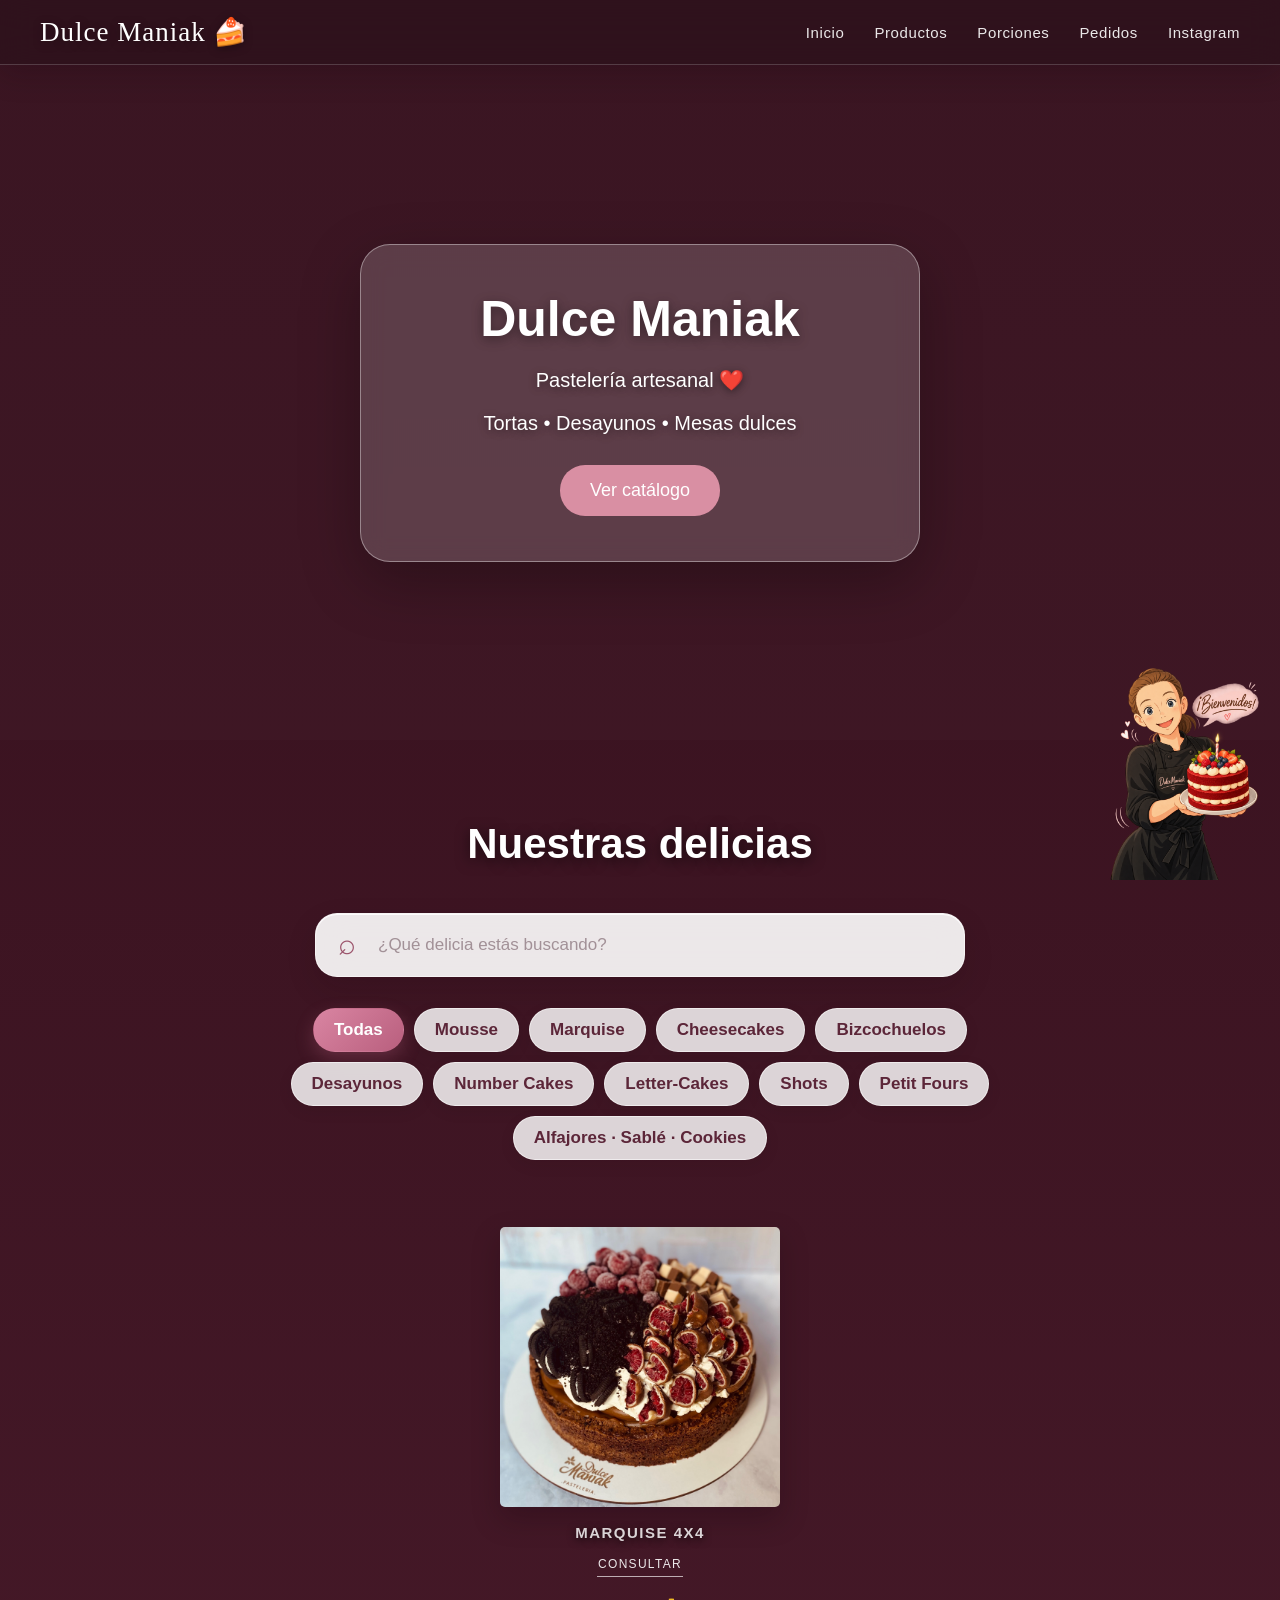
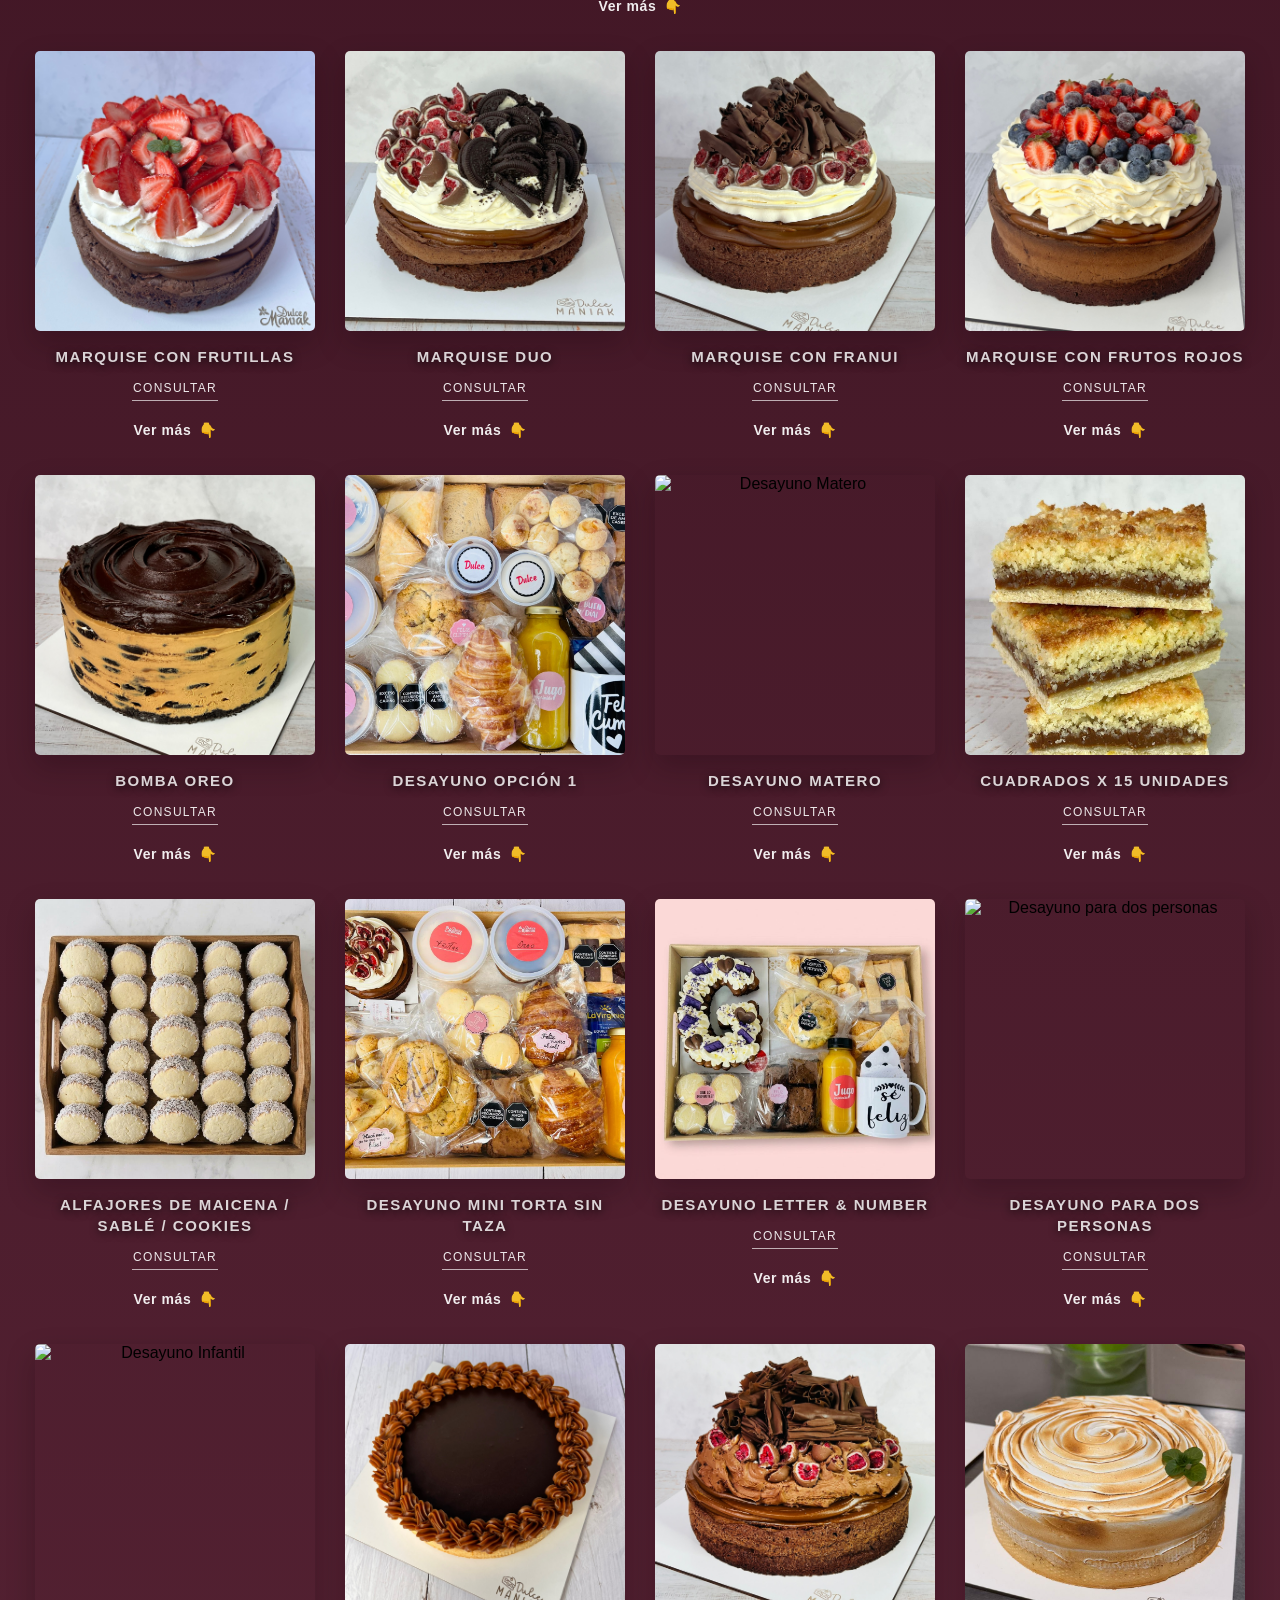
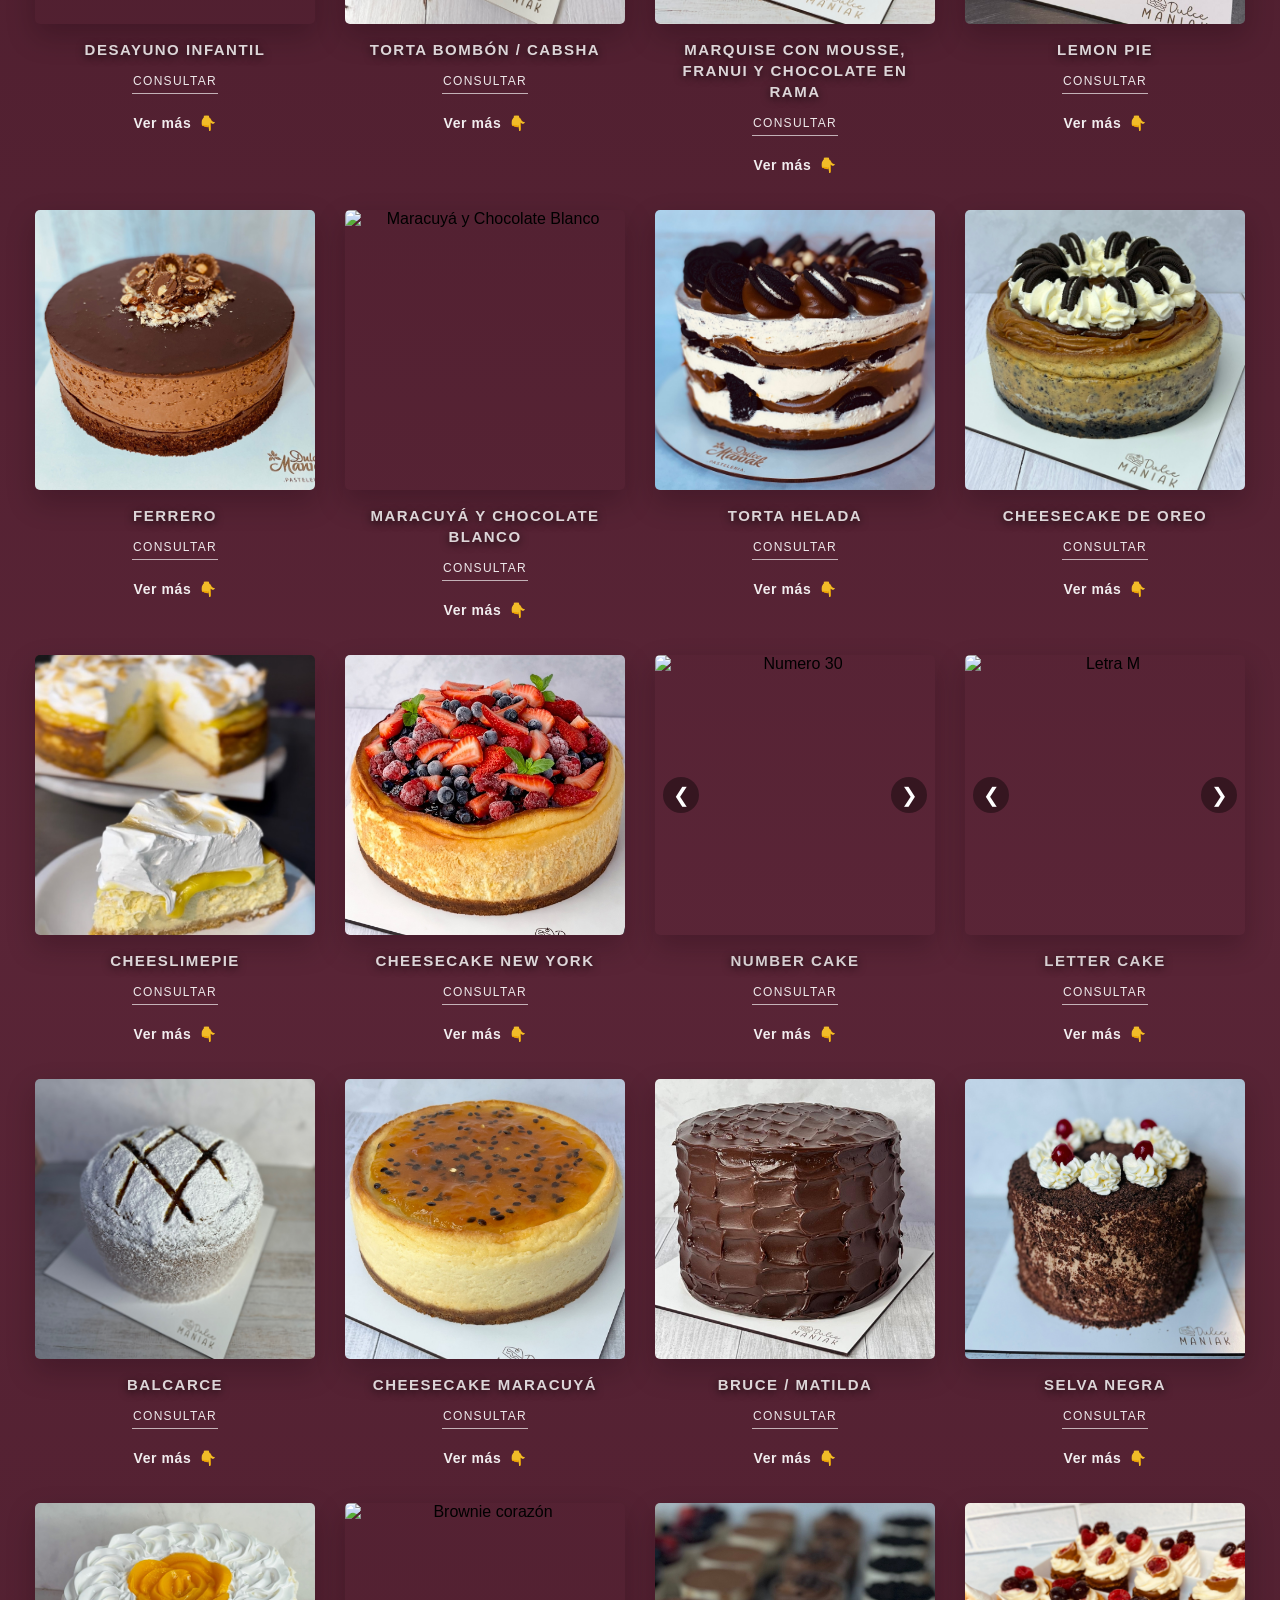
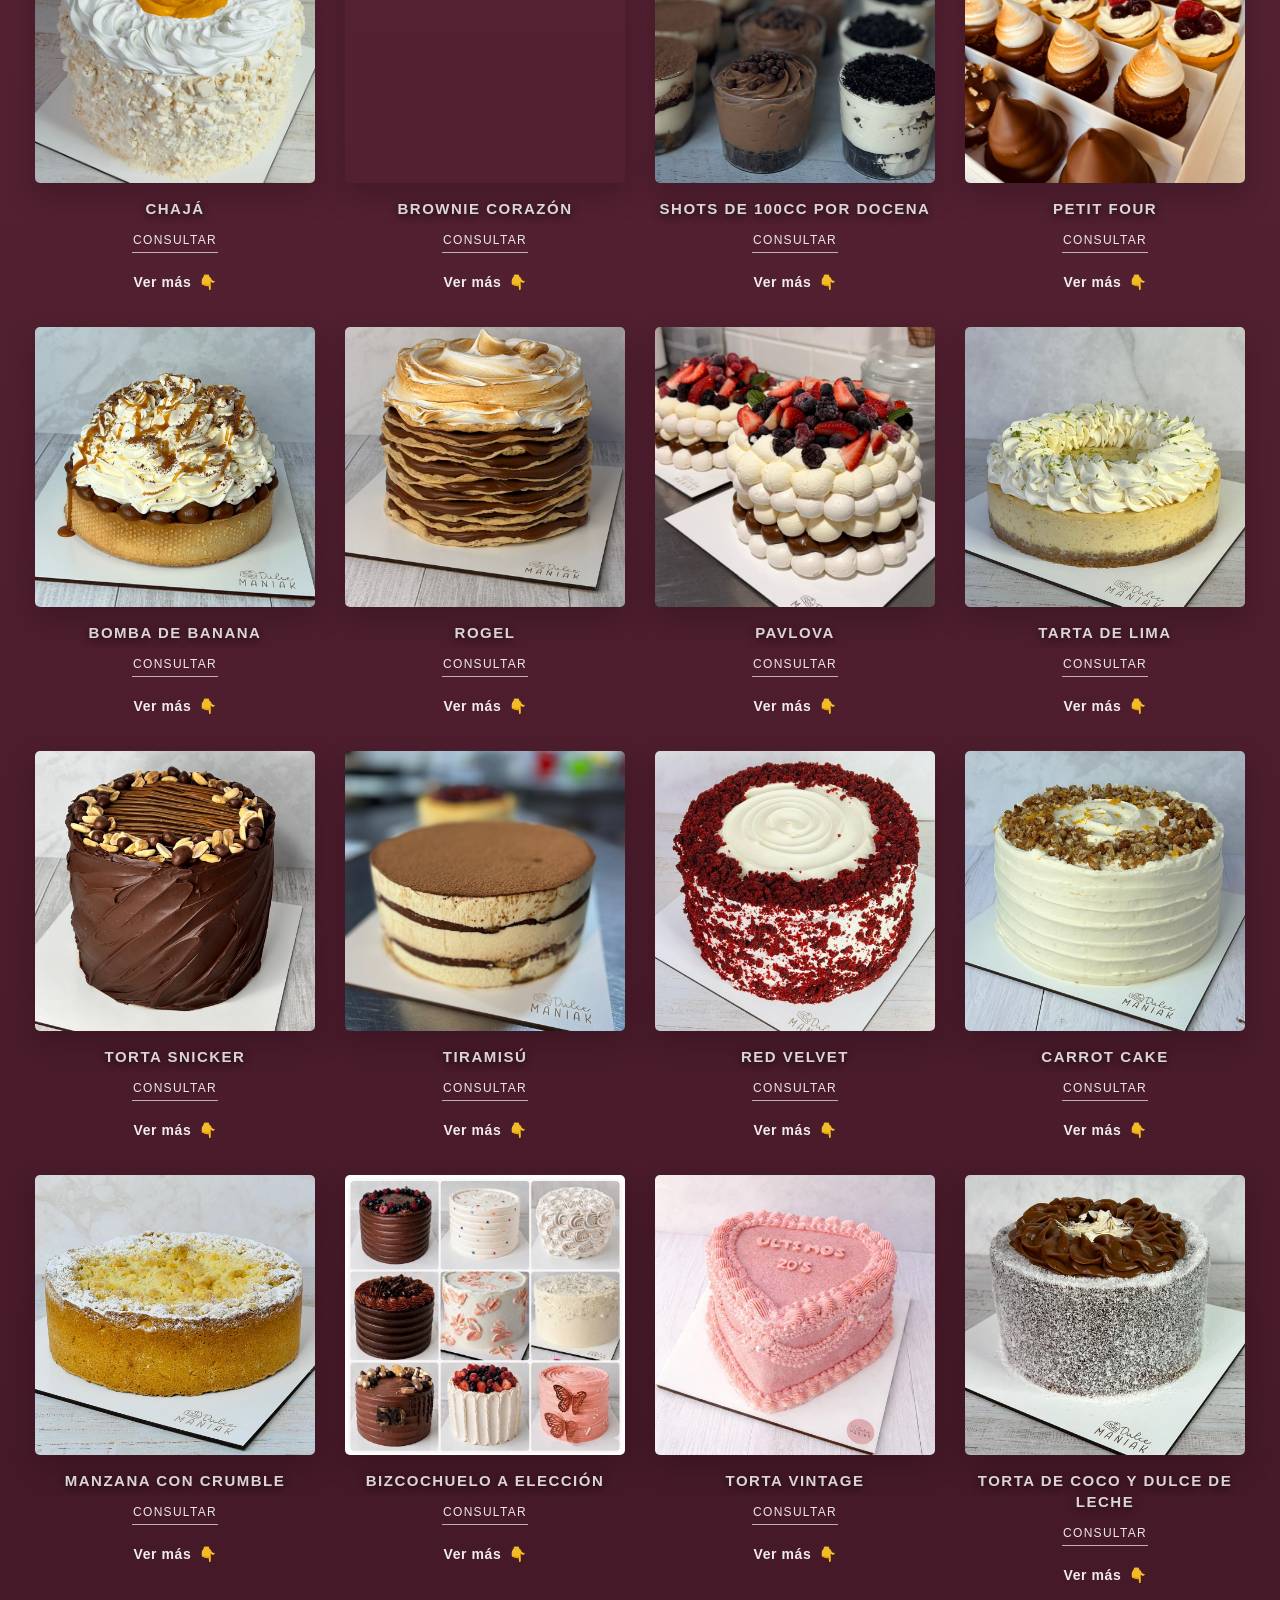
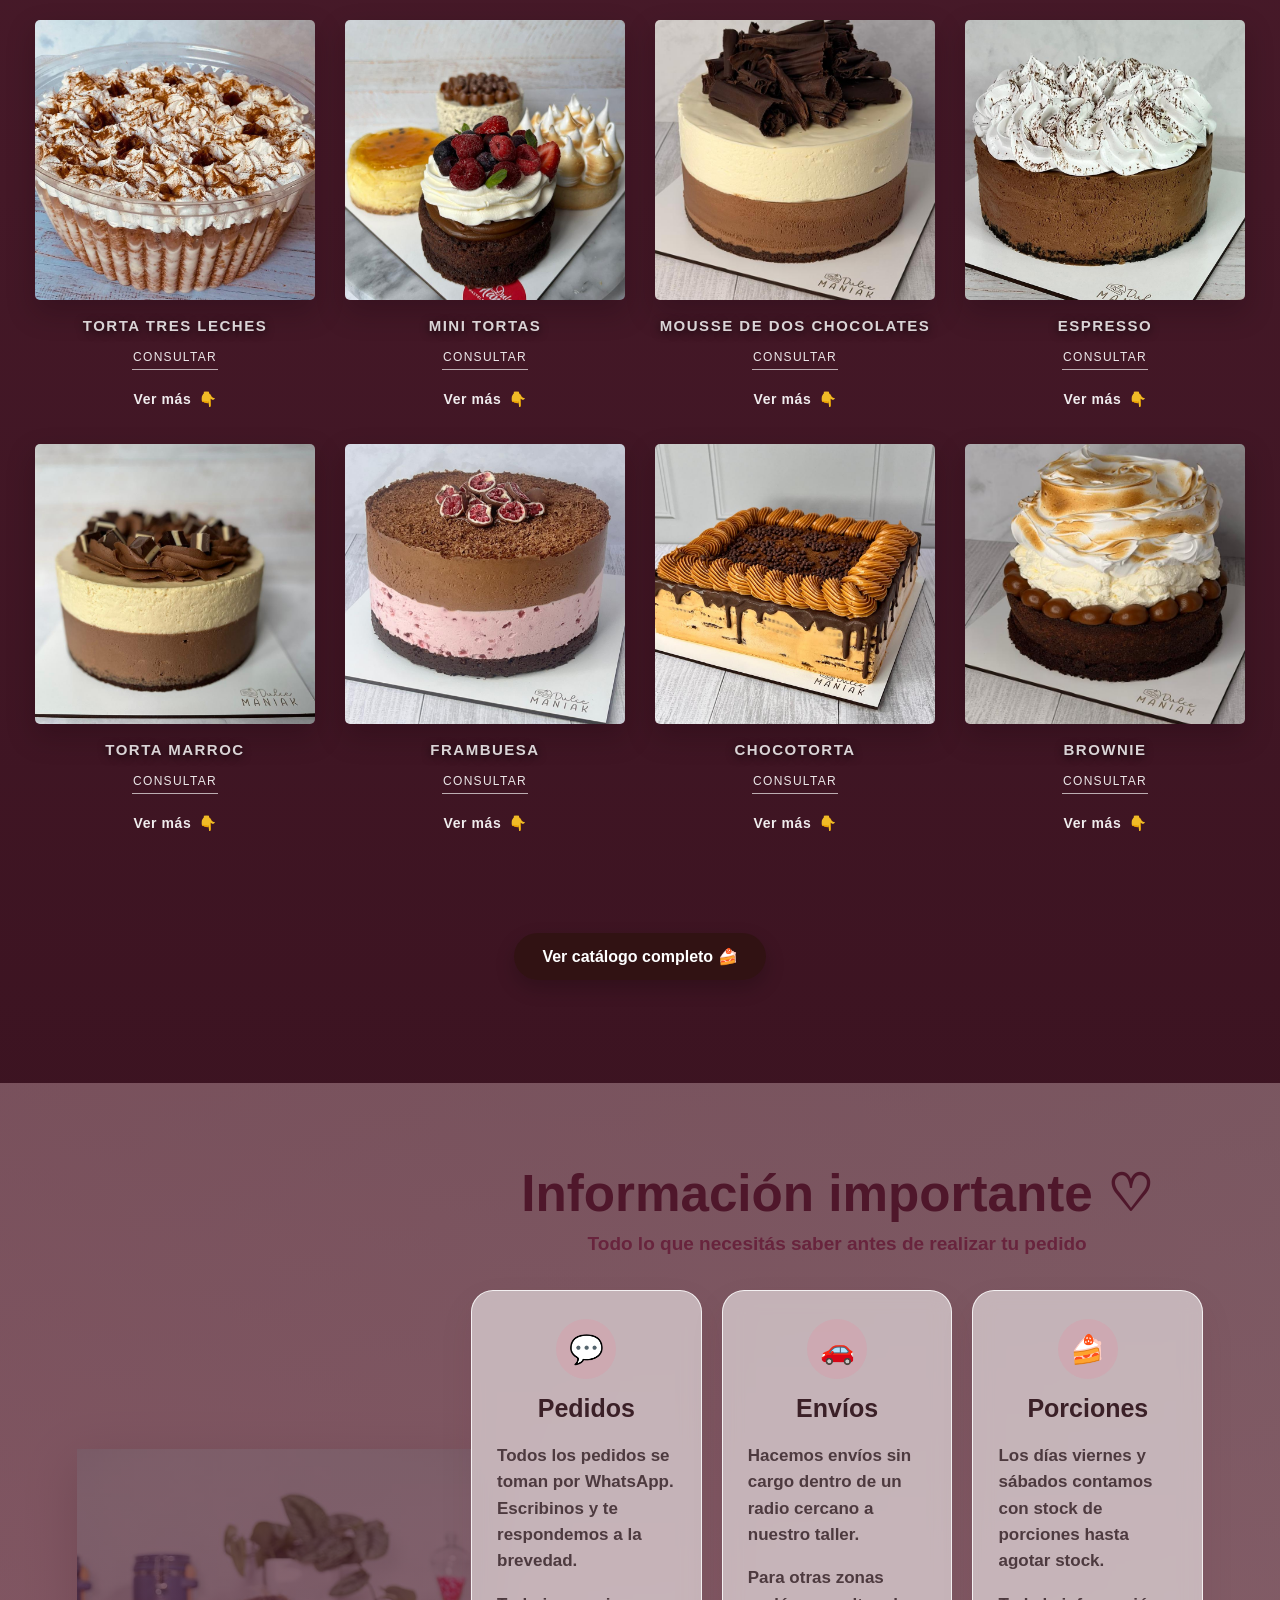
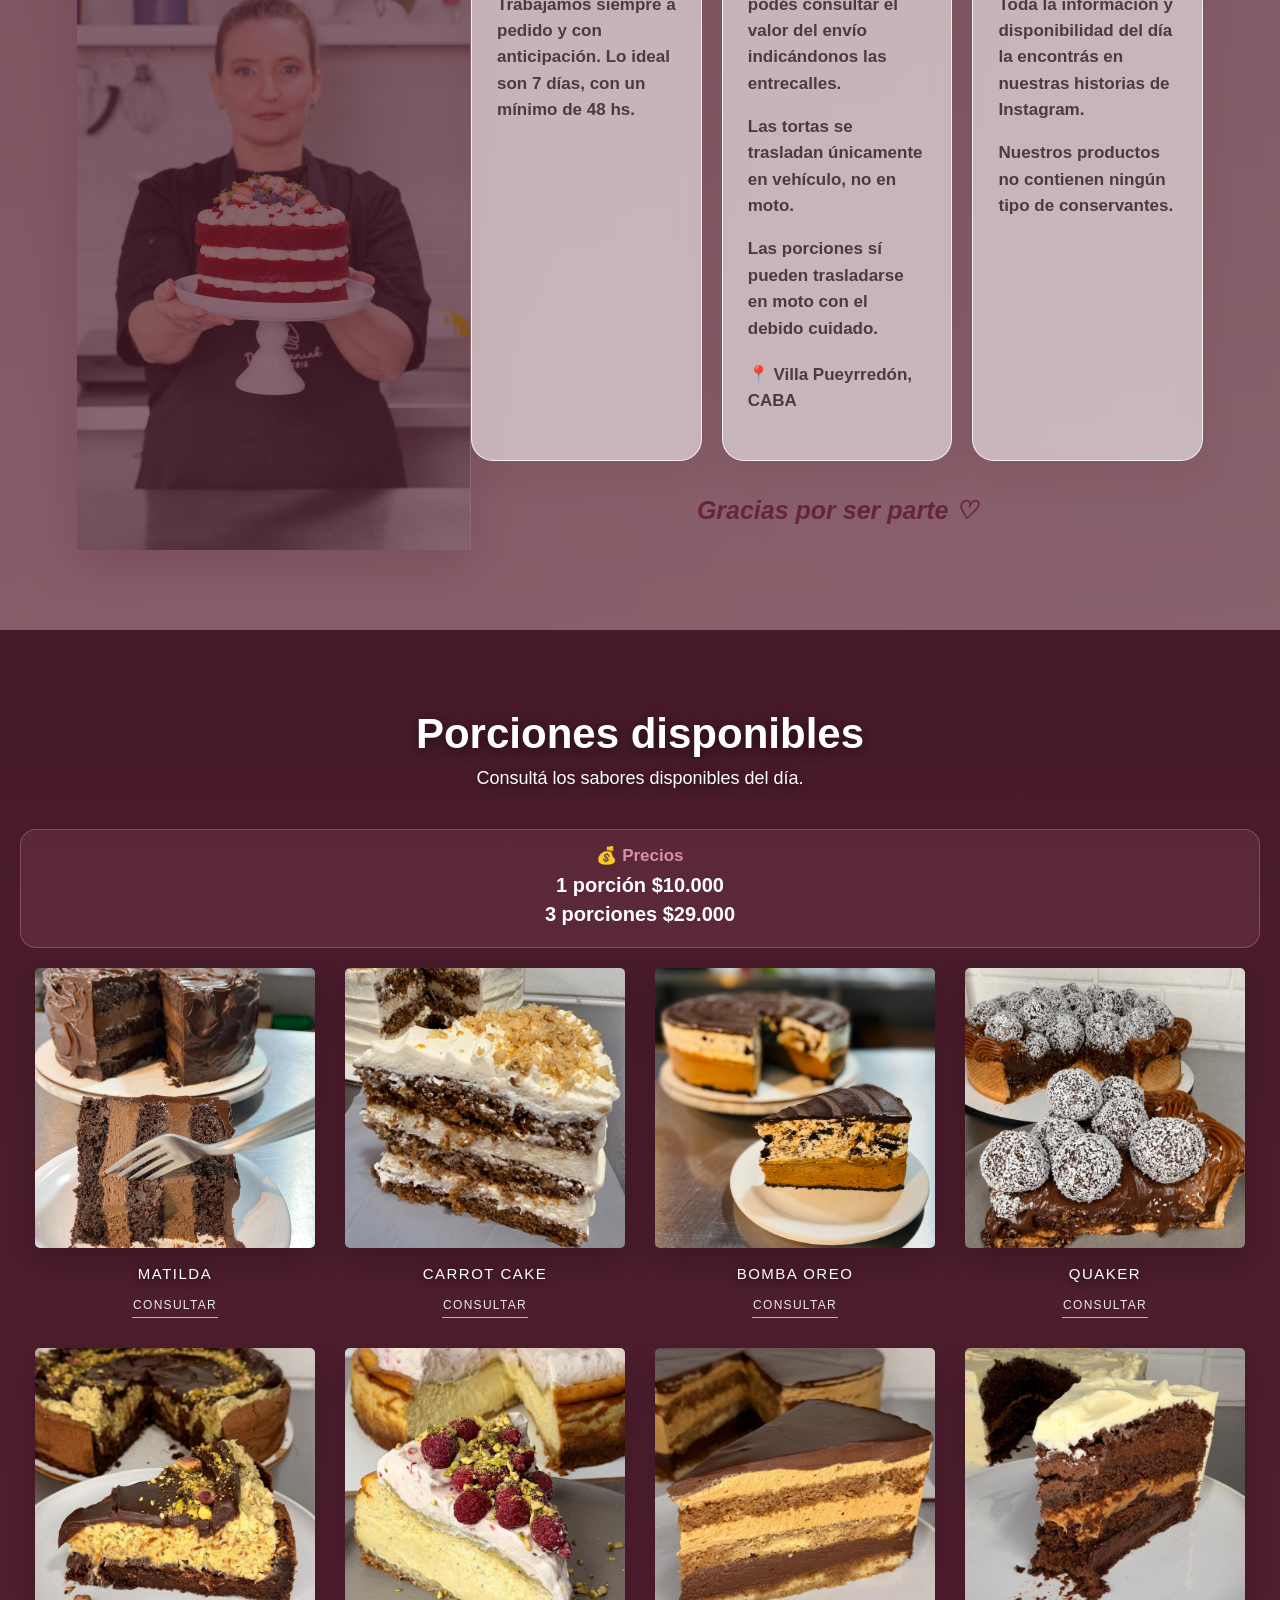
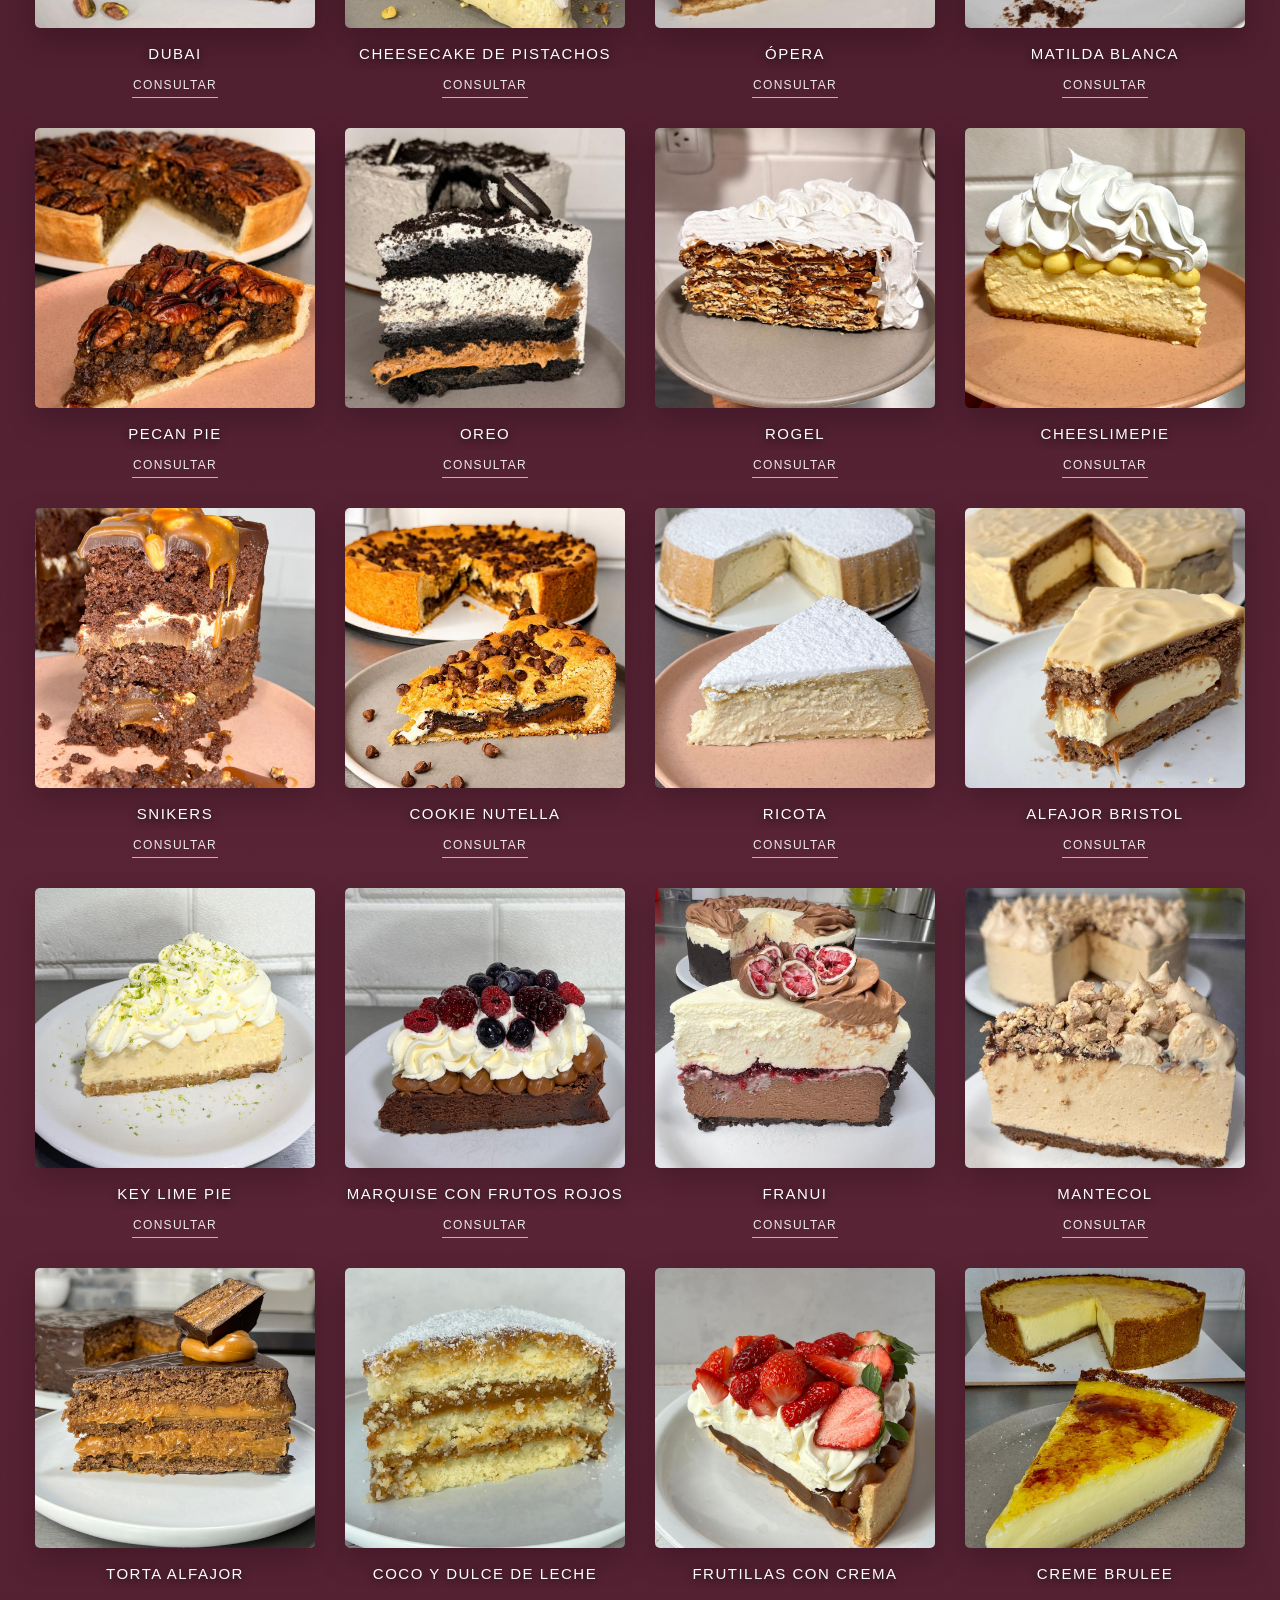
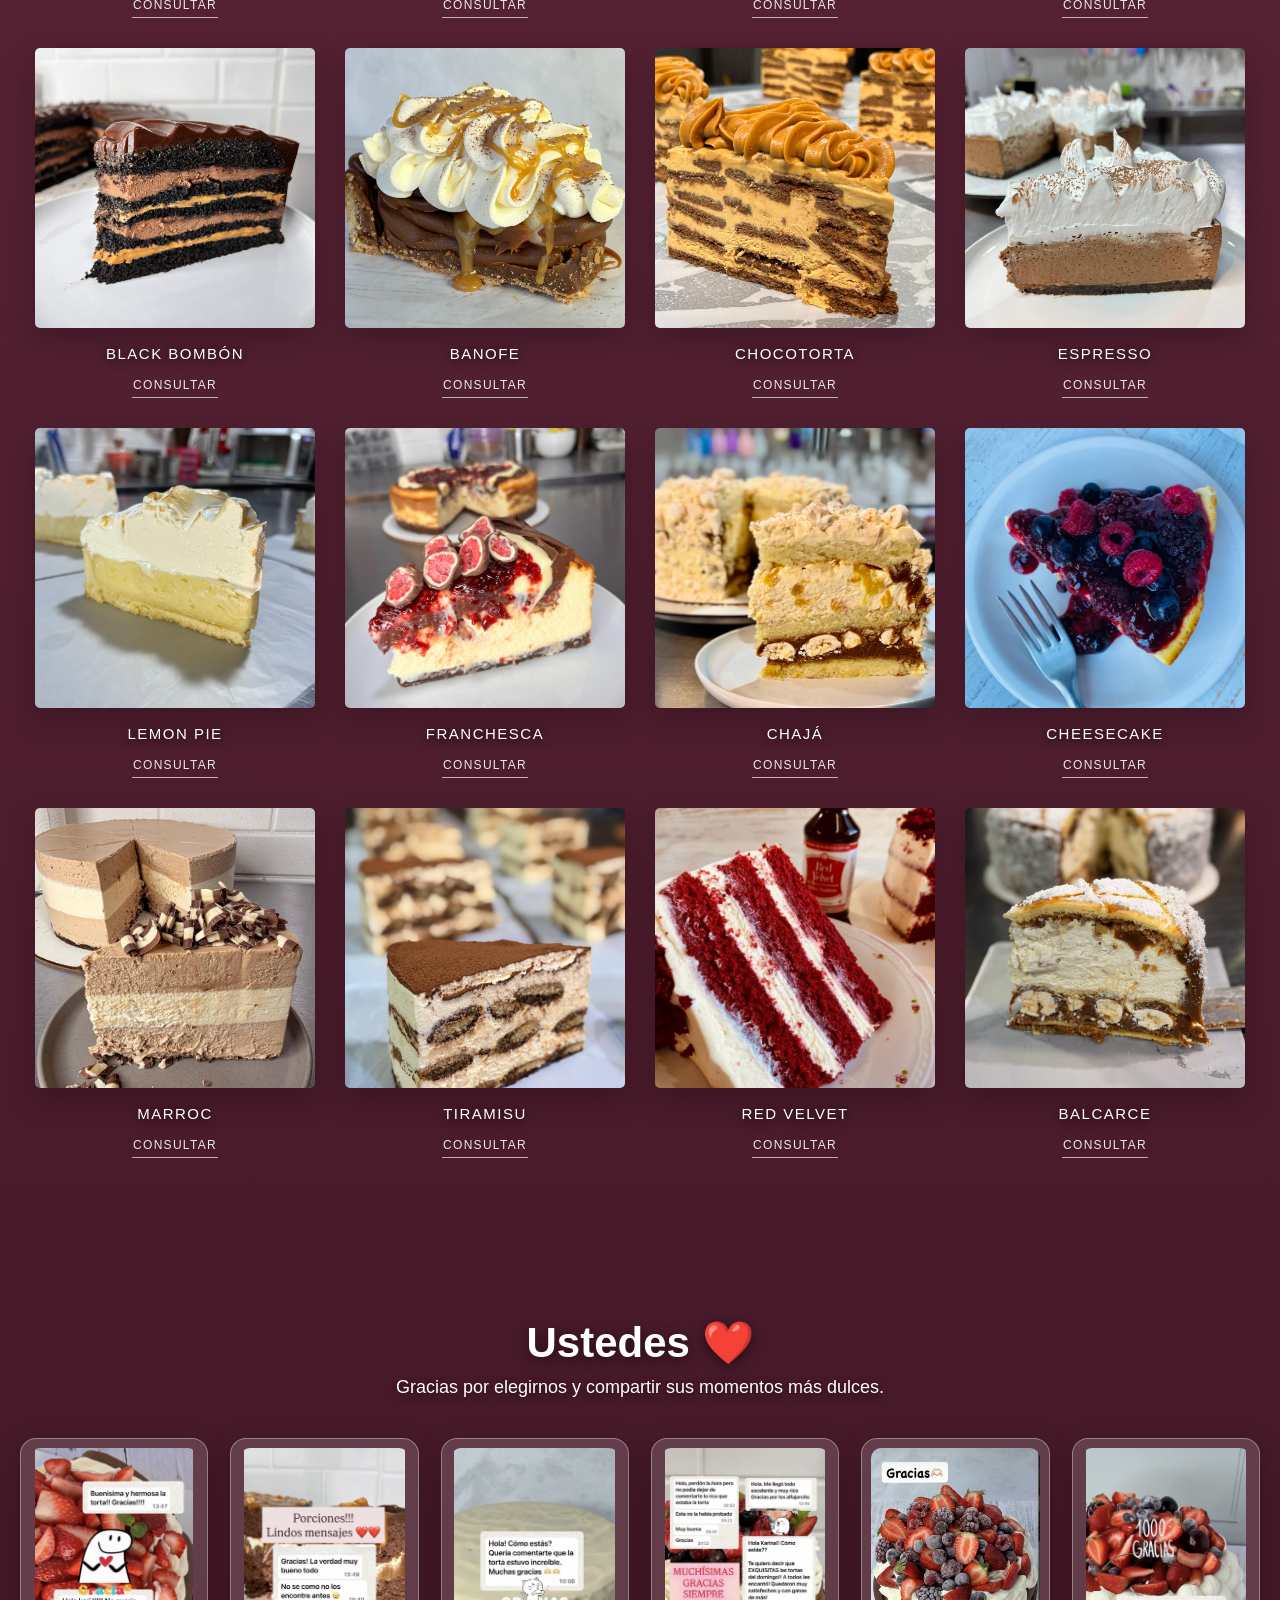
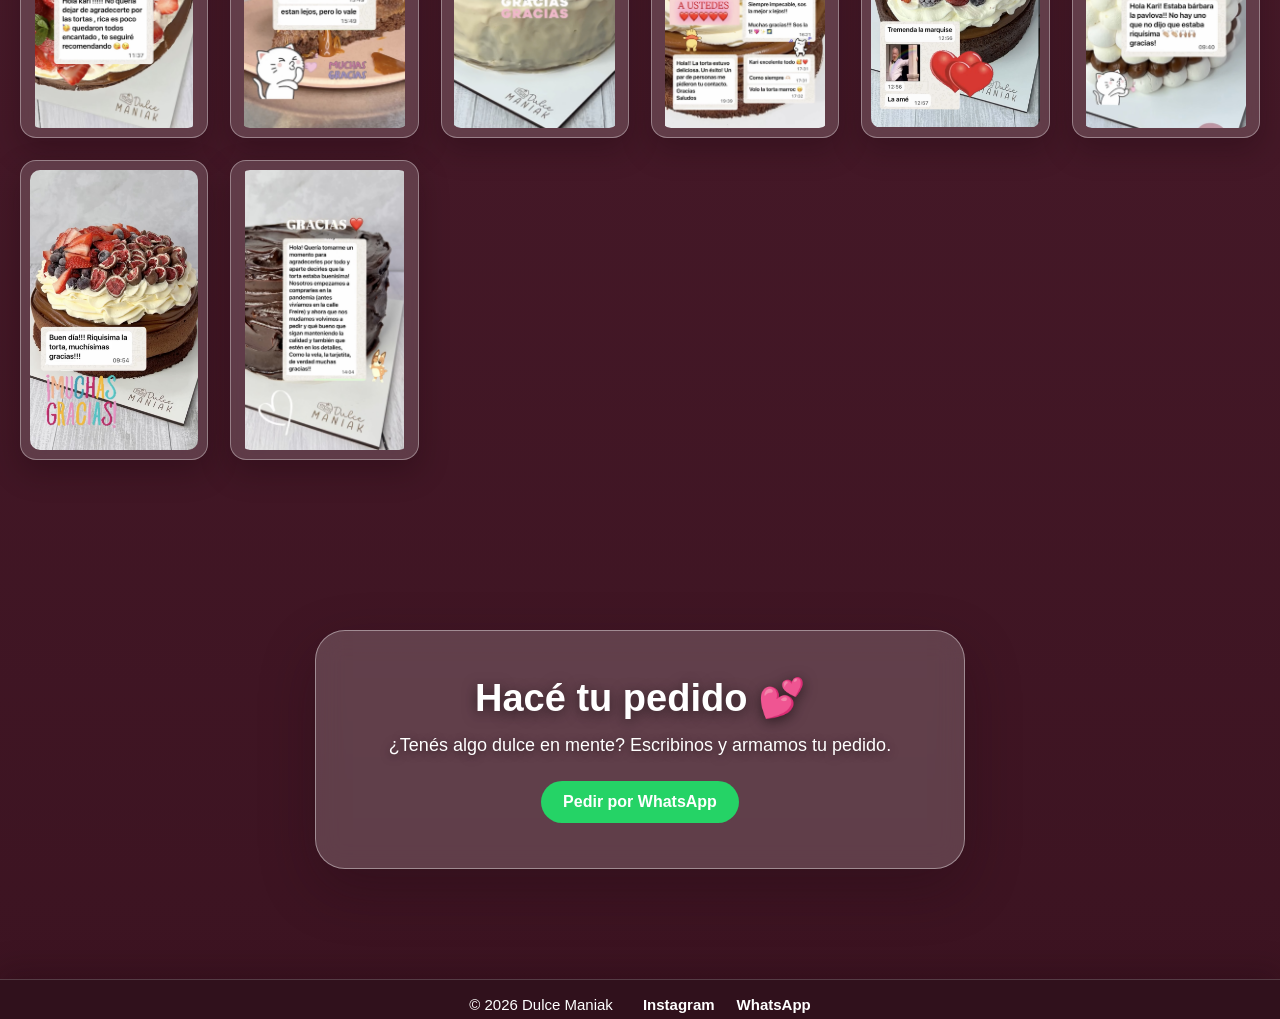
==== commit 2af8125e: "Reemplaza fondos de video por un único video 3D continuo Unifica los dos videos de fondo (video3.mp4" ====
--- a/index.html
+++ b/index.html
@@ -15,7 +15,19 @@
 <body>
 
     <!-- Prueba de despliegue automático GitHub + Netlify -->
-     
+
+    <video
+        class="fondo-global-video"
+        autoplay
+        muted
+        loop
+        playsinline
+        preload="auto"
+        aria-hidden="true"
+    >
+        <source src="imagenes/fondo3d.mp4" type="video/mp4">
+    </video>
+
     <div class="barra-progreso" id="barra-progreso"></div>
 
     <header class="header">
@@ -77,18 +89,6 @@
 
     <!-- FONDO CONTINUO -->
     <main class="zona-fondo">
-
-        <video
-    class="zona-fondo-video"
-    autoplay
-    muted
-    loop
-    playsinline
-    preload="auto"
-    aria-hidden="true"
->
-    <source src="imagenes/video3.mp4" type="video/mp4">
-</video>
 
         <div class="zona-fondo-capa"></div>
 
@@ -3431,18 +3431,6 @@
     <!-- SEGUNDO FONDO CONTINUO -->
     <main class="zona-fondo zona-fondo-secundaria">
 
-        <video
-            class="zona-fondo-video"
-            autoplay
-            muted
-            loop
-            playsinline
-            preload="auto"
-            aria-hidden="true"
-        >
-            <source src="imagenes/video4.mp4" type="video/mp4">
-        </video>
-
         <div class="zona-fondo-capa"></div>
 
 
--- a/style.css
+++ b/style.css
@@ -9,6 +9,26 @@
     overflow-x: hidden;
 
     background-color: #30121d;
+}
+
+/* =========================
+   VIDEO DE FONDO GLOBAL
+========================= */
+
+.fondo-global-video {
+    position: fixed;
+    inset: 0;
+    z-index: -1;
+
+    display: block;
+
+    width: 100%;
+    height: 100%;
+
+    object-fit: cover;
+    object-position: center;
+
+    pointer-events: none;
 }
 
 *,
@@ -276,27 +296,7 @@
     width: 100%;
     overflow: hidden;
 
-    background-color: #6a3445;
-}
-
-/*
-El video ocupa la pantalla y permanece detrás del contenido
-mientras se recorre toda esta zona.
-*/
-.zona-fondo-video {
-    position: absolute;
-    inset: 0;
-    z-index: 0;
-
-    display: block;
-
-    width: 100%;
-    height: 100%;
-
-    object-fit: cover;
-    object-position: center;
-
-    pointer-events: none;
+    background-color: transparent;
 }
 
 /* Une ambos fondos sin dejar una línea entre ellos */
@@ -1298,10 +1298,6 @@
     .detalle-tamano .precio {
         font-size: 16px;
     }
-}
-
-.zona-fondo-secundaria .zona-fondo-video {
-    filter: brightness(0.82) contrast(0.88) saturate(0.95);
 }
 
 .animar-scroll,
